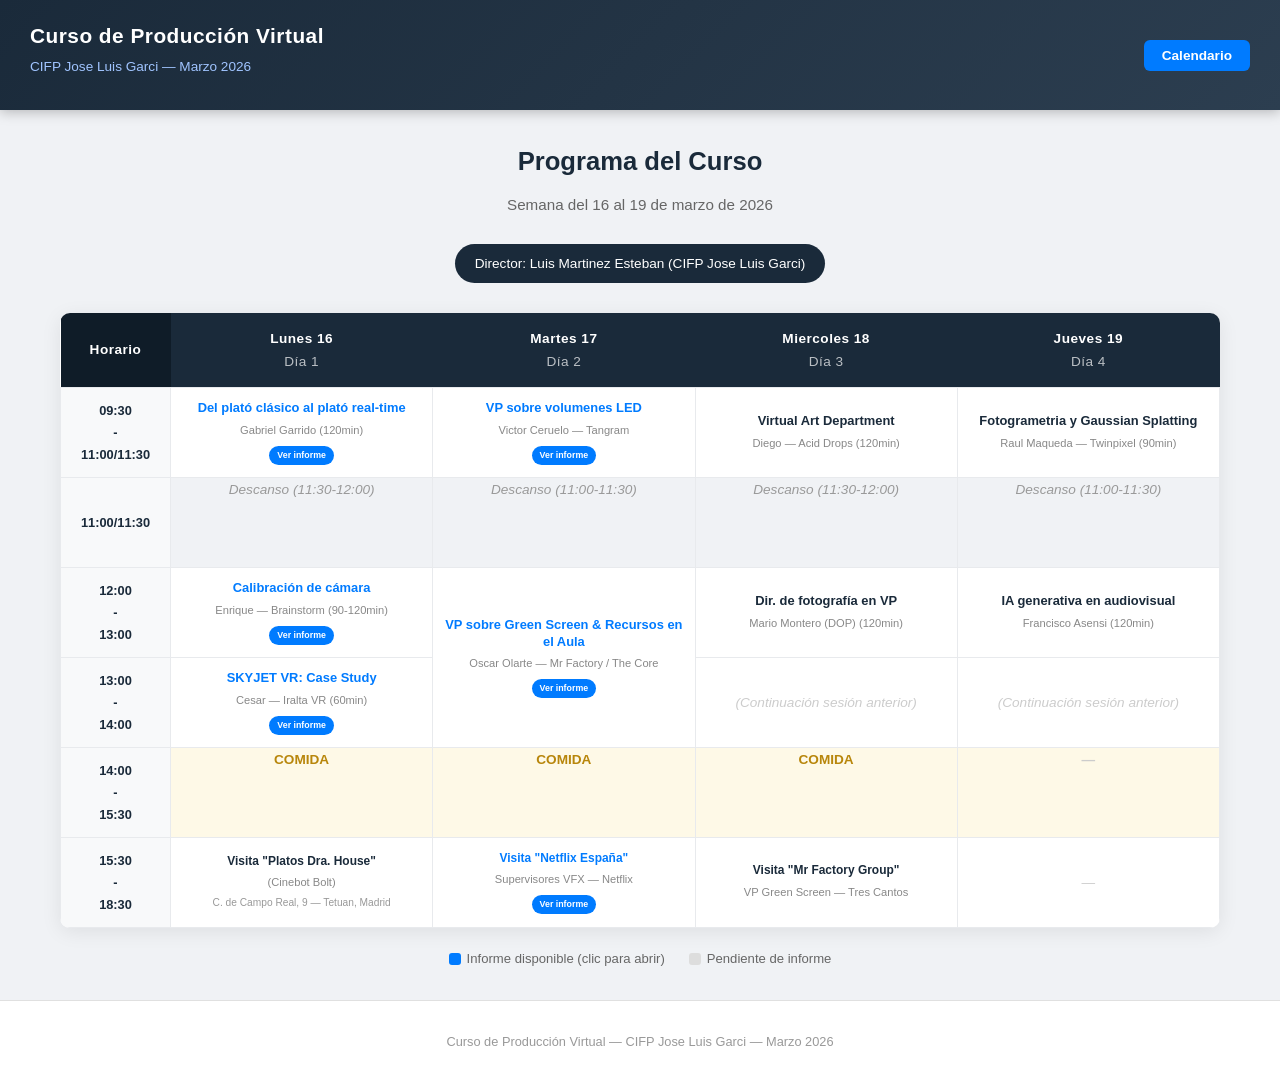
==== index.html @ b729f6b0 "Corregir acentos y eñes en todo el contenido en español Más de 1050 correcciones: terminaciones -ció" ====
<!DOCTYPE html>
<html lang="es">
<head>
    <meta charset="UTF-8">
    <meta name="viewport" content="width=device-width, initial-scale=1.0">
    <title>Curso de Producción Virtual - CIFP Jose Luis Garci 2026</title>
    <style>
        *, *::before, *::after { box-sizing: border-box; margin: 0; padding: 0; }

        body {
            font-family: 'Segoe UI', Roboto, Helvetica, Arial, sans-serif;
            line-height: 1.7;
            color: #2c3e50;
            background-color: #f0f2f5;
        }

        /* ── Top bar ── */
        .topbar {
            background: linear-gradient(135deg, #1a2a3a 0%, #2c3e50 100%);
            color: #fff;
            padding: 18px 30px;
            position: sticky;
            top: 0;
            z-index: 100;
            box-shadow: 0 2px 12px rgba(0,0,0,.25);
        }
        .topbar h1 {
            font-size: 1.3em;
            font-weight: 700;
            letter-spacing: .5px;
        }
        .topbar p { font-size: .85em; color: #a0c4ff; margin-top: 2px; }

        /* ── Day tabs ── */
        .day-tabs {
            display: flex;
            gap: 0;
            background: #fff;
            border-bottom: 2px solid #e0e0e0;
            position: sticky;
            top: 72px;
            z-index: 99;
            box-shadow: 0 1px 4px rgba(0,0,0,.06);
        }
        .day-tab {
            flex: 1;
            text-align: center;
            padding: 14px 10px;
            font-weight: 700;
            font-size: .95em;
            cursor: pointer;
            color: #666;
            border-bottom: 3px solid transparent;
            transition: all .2s;
            background: none;
            border-top: none; border-left: none; border-right: none;
        }
        .day-tab:hover { color: #1a2a3a; background: #f8f9fa; }
        .day-tab.active { color: #1a2a3a; border-bottom-color: #007bff; background: #f0f6ff; }

        /* ── Layout ── */
        .layout {
            display: flex;
            max-width: 1280px;
            margin: 0 auto;
            min-height: calc(100vh - 130px);
        }

        /* ── Sidebar ── */
        .sidebar {
            width: 280px;
            min-width: 280px;
            background: #fff;
            border-right: 1px solid #e0e0e0;
            padding: 20px 0;
            position: sticky;
            top: 115px;
            height: calc(100vh - 115px);
            overflow-y: auto;
        }
        .sidebar-section { padding: 0 16px; margin-bottom: 20px; }
        .sidebar-section h3 {
            font-size: .7em;
            text-transform: uppercase;
            letter-spacing: 1.5px;
            color: #999;
            margin-bottom: 10px;
            padding-bottom: 6px;
            border-bottom: 1px solid #eee;
        }
        .talk-btn {
            display: block;
            width: 100%;
            text-align: left;
            padding: 10px 14px;
            margin-bottom: 4px;
            border: none;
            border-radius: 6px;
            background: none;
            cursor: pointer;
            font-size: .88em;
            color: #444;
            transition: all .15s;
            line-height: 1.4;
        }
        .talk-btn:hover { background: #f0f6ff; color: #007bff; }
        .talk-btn.active { background: #007bff; color: #fff; font-weight: 600; }
        .talk-btn .speaker { display: block; font-size: .78em; color: #888; margin-top: 2px; }
        .talk-btn.active .speaker { color: #c8dfff; }

        /* ── Main content ── */
        .main {
            flex: 1;
            padding: 30px 40px 60px;
            max-width: 900px;
        }

        .talk-content { display: none; }
        .talk-content.active { display: block; }

        /* ── Content styling ── */
        .talk-header {
            margin-bottom: 30px;
            padding-bottom: 20px;
            border-bottom: 3px solid #007bff;
        }
        .talk-header h2 { font-size: 1.8em; color: #1a2a3a; margin-bottom: 8px; }
        .talk-meta { color: #666; font-size: .95em; }
        .talk-meta strong { color: #444; }

        .section-title {
            color: #1a2a3a;
            font-size: 1.35em;
            margin-top: 40px;
            margin-bottom: 16px;
            padding-left: 14px;
            border-left: 4px solid #007bff;
        }

        .subsection-title {
            color: #2c3e50;
            font-size: 1.1em;
            margin-top: 28px;
            margin-bottom: 12px;
        }

        .executive-summary {
            font-style: italic;
            background: #f0f6ff;
            border-left: 5px solid #007bff;
            padding: 20px 24px;
            margin-bottom: 30px;
            border-radius: 0 6px 6px 0;
            font-size: .97em;
        }

        .experience-box {
            background: #f8faf8;
            border: 1px solid #d4edda;
            border-left: 5px solid #28a745;
            padding: 20px 24px;
            margin: 24px 0;
            border-radius: 0 6px 6px 0;
        }
        .experience-box-title {
            font-size: .78em;
            font-weight: 700;
            text-transform: uppercase;
            letter-spacing: 1px;
            color: #28a745;
            margin-bottom: 10px;
        }
        .experience-box p { margin: 0; font-size: .95em; }

        .tech-concept {
            background: #f0f4ff;
            border-left: 4px solid #5b7fb5;
            padding: 16px 20px;
            margin: 16px 0;
            border-radius: 0 6px 6px 0;
        }

        .content-list {
            padding-left: 22px;
            margin: 14px 0;
        }
        .content-list li {
            margin-bottom: 10px;
            font-size: .95em;
        }
        .content-list li b { color: #1a2a3a; }

        .glossary-table {
            width: 100%;
            border-collapse: collapse;
            margin-top: 16px;
            font-size: .93em;
        }
        .glossary-table th {
            background: #1a2a3a;
            color: #fff;
            text-align: left;
            padding: 12px 16px;
        }
        .glossary-table td {
            padding: 12px 16px;
            border-bottom: 1px solid #eee;
        }
        .glossary-table tr:hover td { background: #f8f9fa; }

        .glossary-grid {
            display: grid;
            grid-template-columns: 180px 1fr;
            gap: 1px;
            background: #e0e0e0;
            border-radius: 6px;
            overflow: hidden;
            margin-top: 16px;
            font-size: .93em;
        }
        .glossary-grid dt {
            background: #1a2a3a;
            color: #a0c4ff;
            font-weight: 700;
            padding: 12px 16px;
        }
        .glossary-grid dd {
            background: #fff;
            padding: 12px 16px;
            margin: 0;
        }

        p { margin-bottom: 14px; font-size: .96em; }

        .citation { font-size: .75em; color: #999; vertical-align: super; margin-left: 2px; }

        /* ── Section nav (TOC inside each talk) ── */
        .section-nav {
            background: #f8f9fa;
            border: 1px solid #e9ecef;
            border-radius: 6px;
            padding: 16px 20px;
            margin-bottom: 30px;
        }
        .section-nav-title { font-size: .8em; font-weight: 700; color: #999; text-transform: uppercase; letter-spacing: 1px; margin-bottom: 10px; }
        .section-nav ul { list-style: none; padding: 0; }
        .section-nav li { margin-bottom: 6px; }
        .section-nav a { text-decoration: none; color: #007bff; font-size: .9em; font-weight: 500; }
        .section-nav a:hover { text-decoration: underline; }

        /* ── Back to top ── */
        .back-top {
            display: inline-block;
            margin-top: 40px;
            padding: 8px 18px;
            background: #1a2a3a;
            color: #fff;
            border-radius: 4px;
            text-decoration: none;
            font-size: .85em;
        }
        .back-top:hover { background: #007bff; }

        footer {
            text-align: center;
            padding: 30px;
            font-size: .8em;
            color: #999;
            border-top: 1px solid #e0e0e0;
            background: #fff;
        }

        /* ── Calendar Home ── */
        .home-view { display: block; }
        .talks-view { display: none; }
        .home-view.hidden { display: none; }
        .talks-view.visible { display: flex; }

        .calendar-wrapper {
            max-width: 1200px;
            margin: 30px auto;
            padding: 0 20px;
        }
        .calendar-intro {
            text-align: center;
            margin-bottom: 30px;
        }
        .calendar-intro h2 {
            font-size: 1.6em;
            color: #1a2a3a;
            margin-bottom: 8px;
        }
        .calendar-intro p { color: #666; font-size: .95em; }
        .calendar-intro .director {
            display: inline-block;
            background: #1a2a3a;
            color: #fff;
            padding: 8px 20px;
            border-radius: 20px;
            font-size: .85em;
            margin-top: 12px;
        }

        .cal-table {
            width: 100%;
            border-collapse: collapse;
            background: #fff;
            box-shadow: 0 4px 20px rgba(0,0,0,.08);
            border-radius: 10px;
            overflow: hidden;
            table-layout: fixed;
        }
        .cal-table th {
            background: #1a2a3a;
            color: #fff;
            padding: 14px 10px;
            font-size: .85em;
            text-align: center;
            letter-spacing: .5px;
        }
        .cal-table th:first-child {
            width: 110px;
            background: #0f1c28;
        }
        .cal-table td {
            padding: 0;
            border: 1px solid #e8eaed;
            vertical-align: top;
            font-size: .85em;
            height: 90px;
        }
        .cal-table td:first-child {
            text-align: center;
            font-weight: 700;
            color: #1a2a3a;
            font-size: .8em;
            background: #f8f9fa;
            vertical-align: middle;
            padding: 10px 6px;
        }
        .cal-cell {
            display: flex;
            flex-direction: column;
            justify-content: center;
            align-items: center;
            text-align: center;
            height: 100%;
            padding: 10px 8px;
            transition: all .2s;
        }
        .cal-cell.clickable {
            cursor: pointer;
            position: relative;
        }
        .cal-cell.clickable:hover {
            background: #e8f4ff;
            transform: scale(1.02);
            box-shadow: inset 0 0 0 2px #007bff;
            border-radius: 4px;
        }
        .cal-cell .cal-title {
            font-weight: 700;
            color: #1a2a3a;
            font-size: .95em;
            line-height: 1.3;
            margin-bottom: 4px;
        }
        .cal-cell.clickable .cal-title { color: #007bff; }
        .cal-cell .cal-speaker {
            font-size: .82em;
            color: #888;
        }
        .cal-cell.clickable .cal-badge {
            display: inline-block;
            background: #007bff;
            color: #fff;
            font-size: .65em;
            padding: 2px 8px;
            border-radius: 10px;
            margin-top: 6px;
            font-weight: 600;
        }
        .cal-break {
            background: #f0f2f5;
            text-align: center;
            vertical-align: middle;
            color: #999;
            font-style: italic;
            font-size: .82em;
        }
        .cal-food {
            background: #fef9e7;
            text-align: center;
            vertical-align: middle;
            font-weight: 700;
            color: #b8860b;
            font-size: .9em;
        }
        .cal-visit .cal-title { font-size: .88em; }
        .cal-visit .cal-location { font-size: .75em; color: #999; margin-top: 2px; }
        .cal-nodata { color: #ccc; }

        .cal-legend {
            display: flex;
            gap: 24px;
            justify-content: center;
            margin-top: 20px;
            flex-wrap: wrap;
        }
        .cal-legend-item {
            display: flex;
            align-items: center;
            gap: 6px;
            font-size: .82em;
            color: #666;
        }
        .cal-legend-dot {
            width: 12px;
            height: 12px;
            border-radius: 3px;
        }
        .cal-legend-dot.available { background: #007bff; }
        .cal-legend-dot.pending { background: #ddd; }

        /* ── Responsive ── */
        @media (max-width: 900px) {
            .sidebar { display: none; }
            .main { padding: 20px 16px 40px; }
            .talk-header h2 { font-size: 1.4em; }
            .topbar h1 { font-size: 1.1em; }
            .cal-table { font-size: .75em; }
            .cal-table th { padding: 8px 4px; font-size: .75em; }
            .cal-cell { padding: 6px 4px; }
            .cal-cell .cal-title { font-size: .82em; }
            .cal-cell .cal-speaker { font-size: .7em; }
            .cal-table td:first-child { font-size: .7em; width: 60px; }
            .calendar-wrapper { padding: 0 8px; }
            .cal-table th:first-child { width: 60px; }
        }

        /* ── Mobile nav drawer ── */
        .mobile-menu-btn {
            display: none;
            position: fixed;
            bottom: 20px;
            right: 20px;
            z-index: 200;
            background: #007bff;
            color: #fff;
            border: none;
            border-radius: 50%;
            width: 56px;
            height: 56px;
            font-size: 1.5em;
            cursor: pointer;
            box-shadow: 0 4px 12px rgba(0,123,255,.4);
        }
        @media (max-width: 900px) {
            .mobile-menu-btn.visible { display: block; }
            .sidebar.open {
                display: block;
                position: fixed;
                top: 0; left: 0;
                width: 300px;
                height: 100vh;
                z-index: 150;
                box-shadow: 4px 0 20px rgba(0,0,0,.3);
                padding-top: 60px;
            }
            .overlay {
                display: none;
                position: fixed;
                top: 0; left: 0;
                width: 100%; height: 100%;
                background: rgba(0,0,0,.4);
                z-index: 140;
            }
            .overlay.open { display: block; }
        }
    </style>
</head>
<body>

<!-- Top Bar -->
<div class="topbar" id="top" style="display:flex;align-items:center;gap:16px;">
    <div style="flex:1;cursor:pointer;" onclick="goHome()">
        <h1>Curso de Producción Virtual</h1>
        <p>CIFP Jose Luis Garci &mdash; Marzo 2026</p>
    </div>
    <button onclick="goHome()" style="background:#007bff;color:#fff;border:none;padding:8px 18px;border-radius:6px;cursor:pointer;font-size:.85em;font-weight:600;white-space:nowrap;" id="home-btn">Calendario</button>
</div>

<!-- Day Tabs -->
<div class="day-tabs" id="day-tabs" style="display:none;">
    <button class="day-tab active" onclick="switchDay('día1')">Día 1 &mdash; Lunes 16 Marzo</button>
    <button class="day-tab" onclick="switchDay('día2')">Día 2 &mdash; Martes 17 Marzo</button>
</div>

<!-- Mobile menu -->
<div class="overlay" id="overlay" onclick="toggleMobile()"></div>
<button class="mobile-menu-btn" onclick="toggleMobile()">&#9776;</button>

<!-- ════════════════════════════════════════════ -->
<!-- HOME: Calendar View                        -->
<!-- ════════════════════════════════════════════ -->
<div class="home-view" id="home-view">
    <div class="calendar-wrapper">
        <div class="calendar-intro">
            <h2>Programa del Curso</h2>
            <p>Semana del 16 al 19 de marzo de 2026</p>
            <div class="director">Director: Luis Martinez Esteban (CIFP Jose Luis Garci)</div>
        </div>

        <table class="cal-table">
            <thead>
                <tr>
                    <th>Horario</th>
                    <th>Lunes 16<br><span style="font-weight:400;opacity:.7;">Día 1</span></th>
                    <th>Martes 17<br><span style="font-weight:400;opacity:.7;">Día 2</span></th>
                    <th>Miercoles 18<br><span style="font-weight:400;opacity:.7;">Día 3</span></th>
                    <th>Jueves 19<br><span style="font-weight:400;opacity:.7;">Día 4</span></th>
                </tr>
            </thead>
            <tbody>
                <!-- Morning block 09:30-11:00/11:30 -->
                <tr>
                    <td>09:30<br>-<br>11:00/11:30</td>
                    <td>
                        <div class="cal-cell clickable" onclick="showTalk('charla01-1')">
                            <div class="cal-title">Del plató clásico al plató real-time</div>
                            <div class="cal-speaker">Gabriel Garrido (120min)</div>
                            <span class="cal-badge">Ver informe</span>
                        </div>
                    </td>
                    <td>
                        <div class="cal-cell clickable" onclick="showTalk('charla02-1')">
                            <div class="cal-title">VP sobre volumenes LED</div>
                            <div class="cal-speaker">Victor Ceruelo &mdash; Tangram</div>
                            <span class="cal-badge">Ver informe</span>
                        </div>
                    </td>
                    <td>
                        <div class="cal-cell">
                            <div class="cal-title">Virtual Art Department</div>
                            <div class="cal-speaker">Diego &mdash; Acid Drops (120min)</div>
                        </div>
                    </td>
                    <td>
                        <div class="cal-cell">
                            <div class="cal-title">Fotogrametria y Gaussian Splatting</div>
                            <div class="cal-speaker">Raul Maqueda &mdash; Twinpixel (90min)</div>
                        </div>
                    </td>
                </tr>
                <!-- Break -->
                <tr>
                    <td style="height:40px;">11:00/11:30</td>
                    <td class="cal-break">Descanso (11:30-12:00)</td>
                    <td class="cal-break">Descanso (11:00-11:30)</td>
                    <td class="cal-break">Descanso (11:30-12:00)</td>
                    <td class="cal-break">Descanso (11:00-11:30)</td>
                </tr>
                <!-- Midday block 12:00-13:00 -->
                <tr>
                    <td>12:00<br>-<br>13:00</td>
                    <td>
                        <div class="cal-cell clickable" onclick="showTalk('charla01-2')">
                            <div class="cal-title">Calibración de cámara</div>
                            <div class="cal-speaker">Enrique &mdash; Brainstorm (90-120min)</div>
                            <span class="cal-badge">Ver informe</span>
                        </div>
                    </td>
                    <td rowspan="2">
                        <div class="cal-cell clickable" onclick="showTalk('charla02-2')" style="height:100%;">
                            <div class="cal-title">VP sobre Green Screen &amp; Recursos en el Aula</div>
                            <div class="cal-speaker">Oscar Olarte &mdash; Mr Factory / The Core</div>
                            <span class="cal-badge">Ver informe</span>
                        </div>
                    </td>
                    <td>
                        <div class="cal-cell">
                            <div class="cal-title">Dir. de fotografía en VP</div>
                            <div class="cal-speaker">Mario Montero (DOP) (120min)</div>
                        </div>
                    </td>
                    <td>
                        <div class="cal-cell">
                            <div class="cal-title">IA generativa en audiovisual</div>
                            <div class="cal-speaker">Francisco Asensi (120min)</div>
                        </div>
                    </td>
                </tr>
                <!-- 13:00-14:00 -->
                <tr>
                    <td>13:00<br>-<br>14:00</td>
                    <td>
                        <div class="cal-cell clickable" onclick="showTalk('charla01-3')">
                            <div class="cal-title">SKYJET VR: Case Study</div>
                            <div class="cal-speaker">Cesar &mdash; Iralta VR (60min)</div>
                            <span class="cal-badge">Ver informe</span>
                        </div>
                    </td>
                    <td>
                        <div class="cal-cell cal-nodata" style="font-style:italic;">(Continuación sesión anterior)</div>
                    </td>
                    <td>
                        <div class="cal-cell cal-nodata" style="font-style:italic;">(Continuación sesión anterior)</div>
                    </td>
                </tr>
                <!-- Comida -->
                <tr>
                    <td style="height:50px;">14:00<br>-<br>15:30</td>
                    <td class="cal-food">COMIDA</td>
                    <td class="cal-food">COMIDA</td>
                    <td class="cal-food">COMIDA</td>
                    <td class="cal-food" style="color:#ccc;">&mdash;</td>
                </tr>
                <!-- Visitas -->
                <tr>
                    <td>15:30<br>-<br>18:30</td>
                    <td>
                        <div class="cal-cell cal-visit">
                            <div class="cal-title">Visita "Platos Dra. House"</div>
                            <div class="cal-speaker">(Cinebot Bolt)</div>
                            <div class="cal-location">C. de Campo Real, 9 &mdash; Tetuan, Madrid</div>
                        </div>
                    </td>
                    <td>
                        <div class="cal-cell cal-visit clickable" onclick="showTalk('charla02-3')">
                            <div class="cal-title">Visita "Netflix España"</div>
                            <div class="cal-speaker">Supervisores VFX &mdash; Netflix</div>
                            <span class="cal-badge">Ver informe</span>
                        </div>
                    </td>
                    <td>
                        <div class="cal-cell cal-visit">
                            <div class="cal-title">Visita "Mr Factory Group"</div>
                            <div class="cal-speaker">VP Green Screen &mdash; Tres Cantos</div>
                        </div>
                    </td>
                    <td>
                        <div class="cal-cell cal-nodata" style="color:#ccc;">&mdash;</div>
                    </td>
                </tr>
            </tbody>
        </table>

        <div class="cal-legend">
            <div class="cal-legend-item"><div class="cal-legend-dot available"></div> Informe disponible (clic para abrir)</div>
            <div class="cal-legend-item"><div class="cal-legend-dot pending"></div> Pendiente de informe</div>
        </div>
    </div>
</div>

<div class="layout talks-view" id="talks-view">

    <!-- Sidebar -->
    <aside class="sidebar" id="sidebar">
        <div class="sidebar-section" id="sidebar-día1">
            <h3>Día 1 &mdash; Lunes 16</h3>
            <button class="talk-btn active" onclick="showTalk('charla01-1')">
                Del plató clásico al plató real-time
                <span class="speaker">Gabriel Garrido</span>
            </button>
            <button class="talk-btn" onclick="showTalk('charla01-2')">
                Calibración de cámara y Tracking
                <span class="speaker">Enrique &mdash; Brainstorm</span>
            </button>
            <button class="talk-btn" onclick="showTalk('charla01-3')">
                SKYJET VR: Case Study
                <span class="speaker">Cesar &amp; Alberto &mdash; Iralta VR</span>
            </button>
        </div>
        <div class="sidebar-section" id="sidebar-día2">
            <h3>Día 2 &mdash; Martes 17</h3>
            <button class="talk-btn" onclick="showTalk('charla02-1')">
                VP sobre Volumenes LED
                <span class="speaker">Victor Ceruelo &mdash; Tangram</span>
            </button>
            <button class="talk-btn" onclick="showTalk('charla02-2')">
                VP sobre Green Screen &amp; Educación
                <span class="speaker">Oscar Olarte &mdash; Mr. Factory</span>
            </button>
            <button class="talk-btn" onclick="showTalk('charla02-3')">
                VP sobre Volumenes LED (Netflix)
                <span class="speaker">Supervisores VFX &mdash; Netflix</span>
            </button>
        </div>
    </aside>

    <!-- Main Content -->
    <main class="main">

<!-- ════════════════════════════════════════════════════════════ -->
<!-- CHARLA 01-1: Gabriel Garrido -->
<!-- ════════════════════════════════════════════════════════════ -->
<div class="talk-content active" id="charla01-1">
    <div class="talk-header">
        <h2>Del plató clásico al plató real-time</h2>
        <div class="talk-meta">
            <strong>Ponente:</strong> Gabriel Garrido &mdash; VFX Supervisor y Especialista en VP<br>
            <strong>Fecha:</strong> Lunes 16 de marzo de 2026
        </div>
    </div>

    <div class="section-nav">
    <div class="section-nav-title">Contenidos</div>
    <ul>
        <li><a href="#c11-summary">Resumen Ejecutivo</a></li>
        <li><a href="#c11-paradigm">El Cambio de Paradigma: Producción Hibrida</a></li>
        <li><a href="#c11-preproduction">Preproducción como Pilar Fundamental</a></li>
        <li><a href="#c11-previs">Previsualización, Scouting Virtual y Techvis</a></li>
        <li><a href="#c11-volume">El Volumen LED: Tecnologia y Funcionamiento</a></li>
        <li><a href="#c11-tracking">Sistemas de Tracking de Cámara</a></li>
        <li><a href="#c11-technical">Conceptos Técnicos Avanzados</a></li>
        <li><a href="#c11-chroma">Croma vs. LED: Cuando Usar Cada Uno</a></li>
        <li><a href="#c11-simulcam">Simulcam y Rodaje Hibrido</a></li>
        <li><a href="#c11-gaussians">Gaussian Splatting y Fotogrametria</a></li>
        <li><a href="#c11-vehicles">Secuencias de Vehículos y Driver Plates</a></li>
        <li><a href="#c11-ia">Inteligencia Artificial en VP</a></li>
        <li><a href="#c11-broadcast">Broadcast y Aplicaciones Extended</a></li>
        <li><a href="#c11-profiles">Perfiles Profesionales y Equipo</a></li>
        <li><a href="#c11-philosophy">Filosofia de Trabajo y Logística</a></li>
        <li><a href="#c11-cases">Casos de Estudio</a></li>
        <li><a href="#c11-glossary">Glosario de Terminos</a></li>
    </ul>
</div>

<div class="executive-summary" id="c11-summary">
    <h3 class="section-title" style="border:none;padding:0;margin:0 0 12px 0;">Resumen Ejecutivo</h3>
    <p>Gabriel Garrido, Supervisor de VFX y especialista en Producción Virtual, presenta la VP no como una simple tecnología de pantallas LED, sino como un <b>ecosistema completo que redefine el proceso audiovisual</b>. La tesis central de la charla sostiene que la VP exige un traslado masivo del esfuerzo y presupuesto hacia las etapas tempranas del proyecto &mdash;la preproducción&mdash;, uniendo fases que tradicionalmente estaban separadas. A traves de motores de juego como Unreal Engine, se busca la optimización del rodaje mediante la "bendición" previa de todos los contenidos: encuadres, iluminación, escenarios y secuencias completas. Garrido ilustra su discurso con experiencias directas en producciónes como "El Refugio Atomico", "Berlin" (Netflix), la serie "1899", "La Sociedad de la Nieve" y rodajes en los platos de Canarias y Tres Cantos. También introduce tecnologías emergentes como el Gaussian Splatting, que promete revolucionar la captura de entornos reales, y advierte sobre los nuevos perfiles profesionales que la industria necesita urgentemente.</p>
</div>

<h3 class="section-title" id="c11-paradigm">El Cambio de Paradigma: Producción Hibrida</h3>
<p>La Producción Virtual no es solo un volumen LED con actores delante y un fondo en tiempo real. Es un <b>ecosistema mucho mas grande</b> que redescribe el proceso audiovisual completamente y cambia las metodologías de trabajo. Garrido insiste en que la VP une la preproducción y la postproducción en un flujo hibrido donde lo digital convive con lo físico desde las primeras fases.</p>
<ul class="content-list">
    <li><b>Redefinición del flujo lineal:</b> En el modelo tradicional, la cadena es lineal: preproducción &rarr; rodaje &rarr; postproducción ("arreglamos las cagadas en post"). En VP, este flujo se rompe: los departamentos de Arte, VFX, Dirección de Fotografia y Producción deben colaborar simultaneamente desde etapas muy tempranas.</li>
    <li><b>Desplazamiento de costes:</b> El presupuesto que antes se destinaba a postproducción se traslada a preproducción. No es necesariamente mas barato, pero si mas eficiente. Se invierten recursos antes para evitar gastos masivos e imprevistos durante el rodaje y la postproducción.</li>
    <li><b>Decisiones tempranas y "bendición":</b> El concepto clave es que todo &mdash;encuadres, iluminación, escenarios, secuencias&mdash; debe llegar "bendecido" al día de rodaje. No se puede improvisar en el set de VP.</li>
    <li><b>Evolución de la retroproyección:</b> Garrido traza una linea histórica desde la retroproyección de los anos 30-50 (escenas de riesgo con fondos proyectados), pasando por "Con la muerte en los talones" de Hitchcock, hasta Tom Cruise en "Oblivion" (2013), donde se construyo un volumen con retroproyección de 210 grados usando panoramicas rodadas en Hawai.</li>
</ul>
<div class="experience-box">
    <div class="experience-box-title">Experiencia en Set: El Desperdicio en Producción Tradicional</div>
    <p>Garrido destaca un dato alarmante aprendido durante su colaboración con Vancouver Media: el <b>40% del material rodado en "La Casa de Papel" terminaba descartado</b>. Este desperdicio masivo de recursos &mdash;jornadas de trabajo, equipo, logística&mdash; es lo que la VP busca mitigar permitiendo validar planos y secuencias mediante previsualizaciónes precisas antes de gastar recursos en rodaje real. Si las decisiónes llegan acordadas antes, cada departamento sabe exactamente que se necesita.</p>
</div>
<div class="experience-box">
    <div class="experience-box-title">Experiencia Personal: De Chile a Epic Games</div>
    <p>Gabriel Garrido cuenta su trayectoria personal: desde Chile, sin acceso a formación en VFX, estudio diseño gráfico como camino alternativo. Se fascino con las herramientas usadas en "Jurassic Park", "Terminator" y "Forrest Gump". Tras la pandemia, en febrero de 2021, recibio una invitación de <b>Epic Games</b> para formar parte de su programa de formación: un mes intensivo de aprendizaje en Unreal Engine con 100 participantes (directores, productores, directores de fotografía). Esa experiencia fue clave porque los formadores de Epic eran "diccionarios" de como resolver problemas detectados en rodajes reales.</p>
</div>

<h3 class="section-title" id="c11-preproduction">Preproducción como Pilar Fundamental</h3>
<p>Garrido hace especial hincapie en que <b>sin una buena preproducción, la VP no funciona</b>. Cuando las producciónes se saltan esas etapas, los resultados son nefastos. La preproducción en VP abarca procesos muy distintos: previs, techvis, virtual scouting, twins digitales, capturas del mundo real, fotogrametría y preparación del volumen LED.</p>
<ul class="content-list">
    <li><b>Fases de preparación del VAD (Virtual Art Department):</b> El departamento de arte virtual no puede llegar el día de rodaje con un asset y "ponerlo en el volumen y ya esta". Se necesitan pruebas, iteraciones y validación, igual que en localizaciónes reales hay visitas artisticas y técnicas.</li>
    <li><b>Localización artistica vs. técnica:</b> En el mundo virtual pasa exactamente lo mismo: hay que decidir que elementos quitar o anadir ("este arbol quitalo porque interfiere con el actor"), donde poner mas detalle geometrico y si la iluminación concuerda con la visión del director de fotografía.</li>
    <li><b>Bendición previa obligatoria:</b> "El día de rodaje es para rodar, no para probar." Si un director de fotografía quiere cambiar la posición del sol sin haberlo preparado, "el juguete se rompe" por los tiempos de render y baking necesarios.</li>
    <li><b>Cámara en preproducción:</b> Es vital disponer de una cámara real durante la preproducción para validar el trabajo del departamento virtual. La calibración entre cámara y volumen (colorimetría, metamerismo) se debe resolver antes del día de rodaje.</li>
</ul>
<div class="experience-box">
    <div class="experience-box-title">Experiencia en Set: La Lucha con los Departamentos de Producción</div>
    <p>Garrido describe la "gran lucha" con los departamentos de producción tradicionales. El paradigma clásico es tener una cámara el día del rodaje para rodar. Pero en VP, <b>necesitas esa cámara muchisimo antes</b> para hacer pruebas de calibración, validar encuadres y verificar que el contenido virtual funciona correctamente. Convencer a producción de que ese coste anticipado es en realidad un ahorro de postproducción ha sido uno de los mayores retos culturales.</p>
</div>

<h3 class="section-title" id="c11-previs">Previsualización, Scouting Virtual y Techvis</h3>
<p>Garrido detalla las herramientas de previsualización como el nucleo del flujo de trabajo en VP:</p>
<ul class="content-list">
    <li><b>Virtual Location Scouting:</b> En lugar de enviar a todo el equipo a una localización remota, se capturan fotos, se construye una replica digital mediante fotogrametría y se visita en realidad virtual. Se pueden marcar posiciónes de cámara, angulos, posiciónes de catering, gruas y luces de forma virtual, ahorrando costes de desplazamiento masivos.</li>
    <li><b>Previs (Previsualización):</b> Para secuencias de acción complejas &mdash;persecuciones, secuencias de coches, escenas de riesgo&mdash; se crean animaciónes previas que validan si la toma funciona, si se necesitan mas planos, y si la secuencia tiene el ritmo adecuado. Es la evolución moderna del storyboard.</li>
    <li><b>Techvis (Visualización Técnica):</b> Una vez acordada la previsualización artistica, se anade la capa técnica: mediciones exactas del set, posiciónes de gruas, estructuras de luces, dimensiones del decorado. Todo lo que se ha disenado virtualmente debe funcionar luego en el plató de rodaje físico.</li>
    <li><b>Diseño de set virtual:</b> Se definen las multiples posiciónes dentro de un decorado, teniendo en cuenta que el volumen LED es mas pequeño que el escenario completo. Se planifica como ir moviendo el espacio real dentro del virtual, "recolocando el volumen" a lo largo de toda la secuencia.</li>
    <li><b>Evolución del storyboard:</b> El storyboard en papel ha sido superado. Ahora existen herramientas que permiten hacer layouts en 3D directamente, y la IA esta empezando a acelerar este proceso (de un dibujo a un layout tridimensional).</li>
</ul>
<div class="experience-box">
    <div class="experience-box-title">Caso: La Sociedad de la Nieve &mdash; Alineación de Fondos con Unreal Engine</div>
    <p>Para "La Sociedad de la Nieve", el equipo (incluyendo a El Ranchito) <b>creo una aplicación dentro de Unreal Engine</b> que permitia, estando fisicamente en la Sierra de Granada, saber exactamente que fondo de los Andes se veria detras segun la posición de cámara. Se mapeo todo el valle de los Andes mediante fotogrametría y se creo una replica digital. Así, al apuntar la cámara en una dirección concreta en Granada, el sistema mostraba automaticamente la vista correspondiente de la cordillera, garantizando la coherencia visual entre localización real y fondo digital.</p>
</div>

<h3 class="section-title" id="c11-volume">El Volumen LED: Tecnologia y Funcionamiento</h3>
<p>El volumen LED es la cara mas visible de la VP, pero Garrido insiste en que es solo una parte del ecosistema. Detalla su funcionamiento técnico:</p>
<ul class="content-list">
    <li><b>Construcción modular:</b> Los paneles LED son modulos de aproximadamente 50x50 cm. Dentro de cada modulo hay paneles mas pequenos de 25 cm con LEDs RGB. La construcción puede hacerse "en modo cortina" (montando de abajo mientras la estructura sube) o con estructura fija segun el decorado.</li>
    <li><b>Pixel Pitch:</b> La distancia entre LEDs define la resolución. Un pitch mas pequeño permite acercar mas la cámara sin que aparezca moare (distorsión visible). El pixel pitch determina la distancia minima de cámara y el diafragma necesario: abrir diafragma ayuda a suavizar el moare.</li>
    <li><b>Tipos de LED:</b> Por lo general son RGB, pero se esta investigando con blanco frio, blanco calido y la eliminación de dominantes magenta. Esto encarece el producto pero mejora la fidelidad cromatica.</li>
    <li><b>Procesador LED:</b> Entre el motor de render (Unreal Engine) y la pantalla LED hay un procesador que convierte la señal. Este procesador tiene limitaciones de ancho de banda que afectan la velocidad de fotogramas reproducibles. A mas resolución de pantalla, mas exigencia para el procesador.</li>
    <li><b>Rodaje en positivo:</b> Se llama "rodar en positivo" cuando se prolonga el decorado real con el virtual. Funciona bien cuando lo virtual es una extensión del espacio físico, pero tiene limitaciones de foco y precisión en la union entre ambos mundos.</li>
    <li><b>Pantalla curva y volumetria:</b> El volumen LED tipico es una pantalla curva envolvente. Mientras mas elementos reales (atrezo, decorado) tengas delante de la pantalla, mejor funciona la ilusión de profundidad y paralaje.</li>
    <li><b>Velocidades de rodaje:</b> Rodar a 60 o 120 fps es complejo con LED por el flicker. Garrido ha llegado a rodar hasta 100 fps. Todo depende del tipo de tarjeta gráfica, la conexión con el volumen y si hay que pintar toda la pantalla o solo una porción.</li>
    <li><b>Control de iluminación desde el volumen:</b> La pantalla LED actua como fuente de luz primaria. Se pueden crear paneles virtuales de iluminación controlados desde el motor: "ponemos aqui un panel de 5.600 K, subele tres stops, bajale dos stops". Pero el volumen no puede replicar todas las calidades de luz (un cenital duro, por ejemplo, requiere canones reales).</li>
</ul>
<div class="experience-box">
    <div class="experience-box-title">Experiencia en Set: Calibración y Puesta en Marcha del Volumen</div>
    <p>Garrido describe el proceso de montar un volumen: una vez construida la estructura y colocados los paneles, se verifica que no haya aberraciones, que todos los paneles esten perfectamente ajustados y calibrados. Luego el equipo de cámara prueba el tracking viendo si hay alguna imperfección. Destaca una ventaja poetica del volumen: <b>"Atardeceres infinitos &mdash; la hora dorada a todos nos gusta rodar con ella, pero se nos va en un minuto. Aqui la tienes todo el día."</b></p>
</div>

<h3 class="section-title" id="c11-tracking">Sistemas de Tracking de Cámara</h3>
<p>El tracking es el sistema que sincroniza el movimiento de la cámara real con la cámara virtual dentro del motor, creando la ilusión de paralaje y profundidad. Garrido detalla las tecnologías principales:</p>
<ul class="content-list">
    <li><b>Outside-In (ej: OptiTrack):</b> Pequenas cámaras infrarrojas alrededor del volumen detectan marcadores reflectantes (bolas) montados en una corona sobre la cámara de rodaje. Ventaja: puede rastrear multiples cámaras y actores simultaneamente con el mismo sistema.</li>
    <li><b>Inside-Out (ej: Mo-Sys StarTracker):</b> Una cámara montada sobre la cámara de rodaje lee una "constelación" única de pegatinas reflectantes en el techo del estudio. Cada metro cuadrado tiene una constelación única, y el sistema la memoriza. Las pegatinas no se pueden mover una vez colocadas.</li>
    <li><b>Stype (nueva tecnología):</b> Detecta tanto marcas reflectantes (infrarrojo) como puntos de contraste del entorno real (esquinas de puertas, mesas). Si no encuentra los marcadores, usa la realidad como referencia. Incorpora inteligencia artificial.</li>
    <li><b>TrackMen de Pixotop:</b> Además de la posición de la cámara, detecta por IA el movimiento de personas dentro del espacio, asignandoles un esqueleto virtual. Esto permite que el humano interactue con el entorno virtual en tiempo real.</li>
    <li><b>Calibración de opticas:</b> El operador de tracking debe calibrar cada óptica (lente) para que la posición de la cámara real corresponda exactamente a su equivalente en el espacio virtual. Sin esta calibración, la composición no funciona.</li>
    <li><b>Cadena de latencia:</b> La señal viaja: cámara de tracking &rarr; Unreal Engine &rarr; MediaServer &rarr; Procesador LED &rarr; Pantalla. Cada paso consume milisegundos. Si la latencia sube demasiado, aparece un delay visible entre el movimiento de cámara y la respuesta del fondo.</li>
</ul>
<div class="experience-box">
    <div class="experience-box-title">Experiencia en Set: El Conflicto de la Luz Infrarroja en Canarias</div>
    <p>Durante un rodaje en Canarias con el Director de Fotografia <b>Henry Braham</b> (conocido por "Superman" y "Guardianes de la Galaxia"), se utilizaron luces de tungsteno muy potentes que emitian en un espectro cercano al infrarrojo. Esto <b>interferia directamente con el sistema de tracking</b>, que trabaja por infrarrojo, haciendo que perdiera la señal constantemente. La lección: el director de fotografía debe saber que luces puede usar segun el sistema de tracking instalado, y esto se debe hablar en preproducción. La pantalla LED debe considerarse como una fuente de luz primaria y el equipo de iluminación debe adaptar su material para no "cegar" las cámaras de tracking ni tapar su linea de visión.</p>
</div>
<div class="experience-box">
    <div class="experience-box-title">Experiencia en Set: Henry Braham y la Resistencia al Cambio</div>
    <p>Garrido relata que Henry Braham, a pesar de su vasta experiencia en grandes producciónes de Hollywood, <b>no le gustaba iluminar con el volumen LED</b> porque venia de la "vieja escuela". Hubo debates intensos en el set sobre como dialogar entre las técnicas de iluminación clasicas y las nuevas posibilidades del LED. Poco a poco, mediante demostraciones practicas (creando paneles de luz virtual, ajustando temperatura de color y stops desde el motor), Braham fue incorporando la nueva metodología. La conclusión: incluso profesionales de primer nivel necesitan un periodo de adaptación y formación.</p>
</div>

<h3 class="section-title" id="c11-technical">Conceptos Técnicos Avanzados</h3>
<ul class="content-list">
    <li><b>Baking de Iluminación:</b> Proceso de "cocinar" (hornear) la luz dentro de las texturas de los objetos 3D. Garrido lo compara con quemarse al sol: "te quemas, te queda la marca; lo mismo con las texturas". Esto hace que el entorno sea mucho mas liviano de procesar en tiempo real (manteniendo 24 fps), pero si se pide cambiar el sol, hay que "cocinarlo de nuevo". El baking produce resultados mas fotorrealistas que la iluminación dinámica en tiempo real, porque los motores de videojuegos optimizan agresivamente la gestion de datos para no caer en renders offline que tardan un día por fotograma.</li>
    <li><b>Metamerismo:</b> Fenomeno por el cual la cámara percibe los colores de forma distinta al ojo humano. Los procesadores LED trabajan con un estándar de color que la cámara debe saber "leer". Si no se calibra, un color que se ve marron a simple vista puede aparecer verde en cámara. Garrido lo describe como "estan hablando un idioma que tu no entiendes". La solución es la calibración exhaustiva entre cámara y procesador LED durante las visitas técnicas previas al rodaje.</li>
    <li><b>Paralaje:</b> La percepción de profundidad que se produce cuando los objetos en primer plano se mueven a velocidad distinta que el fondo. Es el elemento clave que hace que el cerebro acepte el volumen LED como un espacio real. Se logra mediante el tracking: al mover la cámara, el fondo virtual responde con el paralaje correcto.</li>
    <li><b>Frustum:</b> La ventana de alta resolución que sigue el movimiento de la cámara dentro del volumen LED. Solo la porción visible por la cámara se renderiza a maxima calidad, mientras el resto de la pantalla se mantiene en menor resolución para ahorrar recursos de GPU. El frustum cambia dinamicamente segun el encuadre.</li>
    <li><b>Moare:</b> Distorsión visual que aparece cuando la cámara esta demasiado cerca de la pantalla LED y el sensor resuelve los pixeles individuales. Se controla mediante la combinación de pixel pitch, distancia de cámara y apertura de diafragma.</li>
    <li><b>Latencia:</b> El retraso acumulado en la cadena de señal entre tracking, motor, procesador y pantalla. Se mide en milisegundos y debe minimizarse para que no haya delay visible entre el movimiento de cámara y la respuesta del fondo.</li>
    <li><b>Set Extensión:</b> Técnica donde un volumen LED pequeño se extiende digitalmente mas alla de sus limites fisicos mediante composición. La gente de Stype demostro esto en IBC Amsterdam: con un volumen pequeño (suelo y fondo), el set se extiende visualmente de forma convincente.</li>
    <li><b>Render offline vs. tiempo real:</b> En render offline (cine tradicional CG), un solo fotograma puede tardar horas o un día entero. En tiempo real, el motor debe generar 24 fps como mínimo. Esto obliga a optimizaciónes agresivas (baking, nivel de detalle, etc.) que los artistas 3D deben entender.</li>
</ul>

<h3 class="section-title" id="c11-chroma">Croma vs. LED: Cuando Usar Cada Uno</h3>
<p>Garrido deja claro que el croma <b>sigue siendo muy valido</b> y no debe descartarse. Cada tecnología tiene su lugar segun las necesidades de producción:</p>
<ul class="content-list">
    <li><b>Ventajas del croma:</b> Mas asequible, permite mayor capacidad de manipulación y modificación en postproducción. Un croma bien planteado en un proyecto mediano puede ser economico y eficiente.</li>
    <li><b>Ventajas del LED:</b> La pantalla LED actua como fuente de luz real, generando reflejos naturales en la piel, cristales, metales y superficies reflectantes del actor y el decorado. Esto es extremadamente difícil de replicar en composición 2D sobre croma.</li>
    <li><b>Limitaciones del croma:</b> El resultado visual no es "final in camera" &mdash; requiere trabajo de postproducción para limpiar mates, sombras y bordes. Garrido señala que un croma "plano como un Pantone" es muy difícil de conseguir.</li>
    <li><b>Limitaciones del LED:</b> Una vez rodado, el tiro esta hecho. Si el fondo no funciona, no puedes cambiarlo tan facilmente como en croma. Además, el coste es significativamente mayor.</li>
    <li><b>Solución hibrida:</b> Muchas producciónes combinan ambas tecnologías. Se puede rodar en volumen LED hacia un lado y tener croma en el lado opuesto para contraplanos que requieran mas flexibilidad en post.</li>
</ul>

<h3 class="section-title" id="c11-simulcam">Simulcam y Rodaje Hibrido</h3>
<p>El <b>Simulcam</b> es una tecnología que permite previsualizar en el set la integración del actor con el fondo digital en tiempo real, aunque se este rodando en croma:</p>
<ul class="content-list">
    <li><b>Funcionamiento:</b> El fondo virtual se muestra en baja resolución en el volumen LED detras del actor rodado en croma. No es el resultado final, pero permite al equipo de cámara y al director de fotografía encuadrar e iluminar viendo como sera la composición.</li>
    <li><b>Beneficio para iluminación:</b> El director de fotografía puede iluminar sabiendo que hay detras del personaje. Si el entorno esta "bendecido" y se sabe que detras hay un bosque, se ilumina acorde. Esto anticipa problemas de composición que antes solo se descubrian en postproducción.</li>
    <li><b>Ejemplo práctico:</b> Garrido muestra como en una producción, un helicoptero animado se movia de un lado a otro en el fondo del volumen. Al actor le rodaban en croma porque el fondo era baja resolución, pero todo el equipo podia ver la composición y ajustar en consecuencia.</li>
</ul>
<div class="experience-box">
    <div class="experience-box-title">Experiencia en Set: El Tracking Roto a las 4 de la Manana</div>
    <p>En un rodaje con una celebrity en el que se utilizaba croma con Simulcam, <b>el sistema de tracking dejo de funcionar</b>. La posición de la cámara iba bien y de repente se perdia. El equipo trabajo hasta las 4 de la manana del día anterior al rodaje para solucionarlo. El productor estaba en panico. Finalmente se resolvio, pero Garrido reflexiona: si esto hubiese sido en LED puro (no croma), las consecuencias hubieran sido mucho peores. Trabajar en croma les dio el margen de salvarse porque al menos la composición se podia hacer en post.</p>
</div>

<h3 class="section-title" id="c11-gaussians">Gaussian Splatting y Fotogrametria</h3>
<p>Garrido introduce el <b>Gaussian Splatting</b> como la evolución natural de la fotogrametría, una tecnología que esta cambiando radicalmente la captura de entornos reales:</p>
<ul class="content-list">
    <li><b>Fotogrametria clásica:</b> Multiples fotos desde distintos angulos que, mediante triangulación de pixeles, generan una malla de poligonos con texturas. Es estatica: no captura reflejos ni transparencias del mundo real. Se usa para Virtual Scouting y creación de assets.</li>
    <li><b>Gaussian Splatting:</b> En vez de geometría (mallas de poligonos), utiliza "gaussianas" &mdash; esferas de información que contienen posición, color y opacidad. Segun el punto de vista desde el que se observen, estas esferas cambian su luminosidad y apariencia, capturando reflejos y variaciones de luz del mundo real.</li>
    <li><b>NeRF (precursor):</b> Antes del Gaussian Splatting existia la tecnología NeRF (Neural Radiance Fields), que era mas lenta. Con NeRF se llegaba a duras penas a 24 fps; con Gaussian Splatting se alcanzan 120 fps, solucionando el problema de rendimiento en tiempo real.</li>
    <li><b>Proceso de captura:</b> Se toman fotos o video desde multiples puntos de vista (con telefono, GoPro o rigs multicamara). Lo importante es la diversidad de angulos. Las fotos se procesan en un software de alineamiento (como RealityCapture de Epic Games), que genera la nube de puntos y posiciónes de cámara. Luego se lleva a un software como <b>Nerfstudio</b> (open source), donde una red neuronal recrea el espacio.</li>
    <li><b>Limitaciones actuales:</b> En las primeras pruebas con "El Refugio Atomico" solo funcionaba a 8 bits, lo que limitaba la corrección de color. Para "Berlin 2" ya se trabajaba a 10 bits, mejorando significativamente. La re-iluminación es limitada porque las fotos ya contienen información de luz incorporada.</li>
    <li><b>Software de Bolinga:</b> Garrido colabora como consultor con Bolinga, un equipo de desarrolladores de Canarias que ha llevado esta tecnología al entorno de producción real. También menciona <b>Luma AI</b> como herramienta de captura rápida desde móvil.</li>
</ul>
<div class="experience-box">
    <div class="experience-box-title">Caso: Berlin (Netflix) &mdash; Gaussian Splatting en la Calle Alcala</div>
    <p>En la serie "Berlin" de Netflix, Garrido y su equipo realizaron la <b>primera incorporación de Gaussian Splatting en una producción de Netflix</b>. Se capturo la calle Alcala de Madrid de noche, con suelo mojado, y se creo un entorno "entrenado" con gaussianas. Esto permitio colocar la cámara virtual donde se quisiese dentro del espacio capturado, logrando reflejos reales en el suelo mojado &mdash; algo que la fotogrametría clásica o los assets 3D no podrian haber conseguido. La secuencia, en la que los protagonistas van en un sidecar (plano contra plano), esta mezclada con placas reales y "pasa bien" porque el Gaussian Splatting aporta un fotorrealismo superior.</p>
</div>

<h3 class="section-title" id="c11-vehicles">Secuencias de Vehículos y Driver Plates</h3>
<p>Las secuencias de vehículos son una de las aplicaciónes mas consolidadas del volumen LED:</p>
<ul class="content-list">
    <li><b>Driver Plates:</b> Rodaje con un rig de multiples cámaras en 360 grados montado sobre un vehículo homologado. Existen empresas especializadas solo en esto. Se ruedan las calles reales y luego se reproducen en el volumen LED.</li>
    <li><b>Bases hidraulicas:</b> El vehículo se monta sobre una base que simula el movimiento. Pixomondo ha inventado un sistema hidraulico avanzado donde se puede montar avionetas, coches o cualquier vehículo, controlado en tiempo real por un operador con mando que coordina los movimientos con lo que se ve en pantalla.</li>
    <li><b>Limitaciones del movimiento:</b> Los planos cortos con el actor "conduciendo" funcionan bien. Pero cuando hay giros amplios del volante, se notan los "baches" en los fondos (discordancia entre el movimiento del fondo y el del vehículo). Garrido menciona que en una película reciente de Jack, este problema era visible.</li>
    <li><b>Estabilización de imagen:</b> Cuando los driver plates tienen vibraciones, se usan herramientas como la española <b>Mistika</b> (de SGO) para estabilizar. Buenos rigs llevan giroscopos que registran datos de movimiento para corrección posterior.</li>
</ul>

<h3 class="section-title" id="c11-ia">Inteligencia Artificial en Producción Virtual</h3>
<p>Garrido aborda el papel creciente de la IA en la producción virtual con una visión pragmatica:</p>
<ul class="content-list">
    <li><b>Estado actual:</b> La IA generativa esta mejorando rapidamente pero aun tiene limitaciones de calidad para producción profesional. Los videos generados suelen ser de 8 bits y compresión alta (H.264/H.265), entrenados con fotos de Internet, no con material rodado en cámaras profesionales.</li>
    <li><b>Uso en Berlin 2:</b> A mediados del proyecto, Netflix autorizo el uso de herramientas de IA tras llegar a un acuerdo con <b>Runway</b>. Antes, la directriz era "nada generativo", aunque los equipos ya hacian conceptos internos con IA.</li>
    <li><b>Caso de Estocolmo en los anos 50:</b> Para recrear calles de Estocolmo de los anos 50, se usaron herramientas de IA para generar fondos. El resultado requirio mucho trabajo de composición manual para parchear imperfecciones &mdash; especialmente problemas de velocidad constante y empalmes entre clips. Se necesitaban 90 segundos de contenido y solo se lograron 45 mediante empalmes.</li>
    <li><b>Posición de la industria:</b> "Ha venido para quedarse". Hay debate etico y de propiedad intelectual, pero la tendencia es irreversible. Las herramientas de IA se ven como complemento, no reemplazo: utiles para planos cenitales imposibles, fondos de extensión o primeras aproximaciones que luego se refinan manualmente.</li>
</ul>

<h3 class="section-title" id="c11-broadcast">Broadcast y Aplicaciones Extendidas</h3>
<p>Garrido muestra que la VP va mucho mas alla del cine, con aplicaciónes en broadcast y experiencias interactivas:</p>
<ul class="content-list">
    <li><b>Broadcast con TrackMen:</b> En platos de televisión, el sistema de tracking detecta humanoides por IA, permitiendo que un presentador interactue con elementos virtuales en tiempo real. Limitado a la zona de pantalla física, pero muy efectivo para contenido en directo.</li>
    <li><b>Performance Capture en tiempo real:</b> Ejemplo de programas donde una actriz con sensores corporales y un iPhone (con sensor LiDAR) controla un avatar 3D en tiempo real. El avatar replica gestos faciales, movimiento corporal e incluso llanto. La audiencia ve al personaje virtual mientras la actriz actua sola en un plato.</li>
    <li><b>Versión española &mdash; MAPI:</b> Proyecto de Brainstorm donde un personaje con cabeza virtual se controlaba mediante tracking facial, demostrando la tecnología en producción nacional.</li>
    <li><b>Experiencia interactiva de Audi:</b> Para el lanzamiento de la gama e-tron, se creo una pantalla interactiva donde el espectador podia controlar lo que sucedia mediante gestos (disparar, cambiar colores de pintura, hacer aparecer elementos). Un sistema de reconocimiento distinguia humanos del entorno y respondia a gestos predefinidos.</li>
    <li><b>Cinematicas en Unreal Engine:</b> Garrido muestra una cinematica que creo durante la formación de Epic Games, trabajada en tiempo real pero renderizada al final para calidad superior.</li>
</ul>

<h3 class="section-title" id="c11-profiles">Perfiles Profesionales y Equipo</h3>
<p>La VP requiere perfiles que no existian en la producción tradicional:</p>
<ul class="content-list">
    <li><b>VP Supervisor:</b> Persona en contacto con todo el equipo (directores, DPs, productores) para coordinar y asegurar que todo esta preparado para el día de rodaje.</li>
    <li><b>Operador de Unreal Engine:</b> El técnico que controla la parte virtual en tiempo real durante el rodaje. Gestionado por Diego (mencionado como futuro ponente en el curso).</li>
    <li><b>Ingeniero LED:</b> Encargado de la calibración colorimetrica, del procesador LED y de que los paneles trabajen en sintonia con la cámara. Controla el metamerismo y la fidelidad cromatica.</li>
    <li><b>Operador de Tracking:</b> "Super importante" &mdash; si el tracking no funciona, por muy bonito que sea el fondo, "a tomar por saco". Calibra opticas, calibra el sistema y asegura que la cámara real corresponda exactamente a su posición en el espacio virtual.</li>
    <li><b>Ingeniero de Sistemas / Red:</b> Gestiona toda la infraestructura de red y procesadores. Debe minimizar la latencia en la cadena de señal.</li>
    <li><b>Operador DMX:</b> Nuevo perfil que controla la iluminación del set conectada al motor en tiempo real. Puede gestionar luces fisicas desde una mesa DMX vinculada a Unreal Engine, permitiendo cambios de iluminación coordinados con el contenido virtual.</li>
    <li><b>VAD (Virtual Art Department):</b> Departamento completo encargado de crear y optimizar los entornos 3D, assets y escenarios antes del rodaje.</li>
</ul>

<h3 class="section-title" id="c11-philosophy">Filosofia de Trabajo y Logística</h3>
<p>Garrido sintetiza los criterios para decidir cuando usar VP:</p>
<ul class="content-list">
    <li><b>Localizaciones imposibles o remotas:</b> Junglas, montañas, espacios historicos que no existen o son inaccesibles.</li>
    <li><b>Control de clima y hora del día:</b> Atardeceres infinitos, tormentas controladas, condiciones que en exterior son efimeras.</li>
    <li><b>Secuencias de vehículos:</b> Funcionan "muy muy bien", especialmente con superficies reflectantes.</li>
    <li><b>Superficies reflectantes:</b> Metacrilatos, armaduras, estilo cyberpunk. El LED genera reflejos naturales que son casi imposibles de replicar en composición.</li>
    <li><b>Reset de secuencias:</b> Si hay que volver a rodar una secuencia, en VP no cuesta nada volver a montar el entorno (a diferencia de volver a una montaña con 50 personas).</li>
    <li><b>Cuando NO usarlo:</b> Si el presupuesto no contempla una preproducción solida, es mejor optar por croma o rodaje real. Si el equipo no tiene experiencia con motores en tiempo real (aunque "en un mes lo puedes aprender") y el guion no lo justifica.</li>
    <li><b>Huella de carbono:</b> La VP reduce significativamente los desplazamientos de equipo. Es mas sostenible que trasladar 50 personas a una isla y volver.</li>
    <li><b>Inversión real en preproducción:</b> "Si no existe esa pasta, no te metas en VP." El tiempo de preparación del VAD puede ser de dos meses o mas para producciónes complejas.</li>
</ul>

<h3 class="section-title" id="c11-cases">Casos de Estudio Mencionados</h3>
<ul class="content-list">
    <li><b>The Mandalorian (Disney/Epic Games/ILM):</b> Punto revolucionario que demostro que el flujo retroproyección + entorno 3D en tiempo real era viable para producción de alto nivel. Garrido lo usa como referencia para explicar la visualización dentro del volumen.</li>
    <li><b>El Refugio Atomico (Vancouver Media, Tres Cantos):</b> Serie de los creadores de "Berlin". Primera producción donde Garrido incorporo pruebas de Gaussian Splatting (8 bits). Tuvo un accidente grave con un coche en la sierra que obligo a trasladar el rodaje al volumen LED.</li>
    <li><b>Berlin / Berlin 2 (Netflix):</b> Uso pionero de Gaussian Splatting en Netflix. Rodaje en Tres Cantos con partes de Sevilla traidas al plato. Autorización de herramientas de IA (Runway) a mediados de producción.</li>
    <li><b>La Sociedad de la Nieve (El Ranchito):</b> Aplicación en Unreal Engine para alinear fondos de los Andes con la Sierra de Granada. Uso extensivo de fotogrametría y placas rodadas.</li>
    <li><b>1899 (Netflix, Alemania):</b> Gran despliegue técnico con una base giratoria en el plató (todo el suelo giraba) para facilitar angulos de rodaje en un barco virtual.</li>
    <li><b>Cloud of Life (Canarias):</b> Rodaje donde se inauguro un sistema de tracking que nadie habia utilizado. Infraestructura que quedo lamentablemente parada.</li>
    <li><b>Oblivion (2013, Tom Cruise):</b> Ejemplo histórico de volumen con retroproyección. Casa de cristal a 300 metros de altura con panoramicas de 210 grados rodadas en Hawai.</li>
    <li><b>El Rey Leon (2019, Disney):</b> Uso de volumen de tracking, Simulcam, drones y realidad virtual. Equipos tradicionales aprendiendo a convivir con nueva tecnología.</li>
</ul>

<h3 class="section-title" id="c11-glossary">Glosario de Terminos</h3>
<table class="glossary-table">
    <thead><tr><th>Termino</th><th>Definición</th></tr></thead>
    <tbody>
        <tr><td><b>Pixel Pitch</b></td><td>Distancia entre los LEDs de una pantalla. Define la resolución efectiva y la distancia minima a la que puede estar la cámara sin generar moare. A menor pitch, mayor resolución y mayor coste.</td></tr>
        <tr><td><b>Baking</b></td><td>Proceso de "hornear" la iluminación dentro de las texturas 3D. Produce resultados mas fotorrealistas y livianos de procesar, pero requiere recalculo si se cambian las condiciones de luz.</td></tr>
        <tr><td><b>Metamerismo</b></td><td>Fenomeno por el que la cámara percibe colores distintos a los que ve el ojo humano, causado por diferencias entre el estándar de color del procesador LED y la respuesta del sensor de cámara. Requiere calibración exhaustiva.</td></tr>
        <tr><td><b>Paralaje</b></td><td>Percepción de profundidad generada por el movimiento relativo entre objetos cercanos y lejanos. Es el efecto clave que hace que el cerebro acepte el volumen LED como un espacio tridimensional real.</td></tr>
        <tr><td><b>Frustum</b></td><td>Ventana de alta resolución dentro del volumen LED que sigue dinamicamente el encuadre de la cámara. Solo esta porción se renderiza a maxima calidad para optimizar recursos de GPU.</td></tr>
        <tr><td><b>Moare</b></td><td>Patron de distorsión visual que aparece cuando el sensor de la cámara resuelve los pixeles individuales de la pantalla LED. Se mitiga con mayor distancia, menor pixel pitch o apertura de diafragma.</td></tr>
        <tr><td><b>Simulcam</b></td><td>Tecnologia que permite ver en el monitor la composición aproximada (actor + fondo virtual) en tiempo real durante rodaje en croma. Sirve para iluminar y encuadrar, no como resultado final.</td></tr>
        <tr><td><b>VAD</b></td><td>Virtual Art Department. Departamento encargado de crear los escenarios digitales, assets 3D y entornos virtuales durante la preproducción. Equivalente virtual del departamento de arte tradicional.</td></tr>
        <tr><td><b>Gaussian Splatting</b></td><td>Tecnologia que representa entornos capturados mediante esferas gaussianas con información de posición, color y opacidad, en lugar de mallas de poligonos. Captura reflejos y variaciones de luz del mundo real. Evolución del NeRF.</td></tr>
        <tr><td><b>NeRF</b></td><td>Neural Radiance Fields. Tecnologia precursora del Gaussian Splatting que usa redes neuronales para reconstruir escenas 3D a partir de fotos. Mas lenta (llegaba a 24 fps con dificultad).</td></tr>
        <tr><td><b>Fotogrametria</b></td><td>Técnica de captura del mundo real mediante multiples fotografías que, por triangulación, generan una malla 3D con texturas. Es estatica y no captura reflejos ni transparencias.</td></tr>
        <tr><td><b>LiDAR</b></td><td>Tecnologia de escaneo laser que mide distancias con precisión metrica. No captura textura ni color como la fotogrametría, pero es mucho mas preciso en medidas. Presente en iPhones recientes.</td></tr>
        <tr><td><b>Driver Plate</b></td><td>Video 360 grados rodado desde un vehículo en movimiento, utilizado como fondo en secuencias de conducción dentro del volumen LED.</td></tr>
        <tr><td><b>Previs</b></td><td>Previsualización. Animación simplificada de secuencias para validar encuadres, ritmo y acción antes del rodaje real. Esencial en secuencias complejas de acción.</td></tr>
        <tr><td><b>Techvis</b></td><td>Visualización técnica. Capa de mediciones exactas (dimensiones del set, posiciónes de gruas, alturas de luces) aplicada sobre la previsualización artistica para garantizar que lo virtual sea replicable en el plató físico.</td></tr>
        <tr><td><b>DMX</b></td><td>Protocolo de control de iluminación profesional. En VP, permite conectar mesas de iluminación fisicas con el motor de render para coordinar luces reales y virtuales en tiempo real.</td></tr>
        <tr><td><b>HDRI</b></td><td>High Dynamic Range Image. Foto esferica de alto rango dinámico usada para capturar información completa de iluminación de un entorno. En VP sirve como referencia de luz.</td></tr>
        <tr><td><b>Procesador LED</b></td><td>Hardware que convierte la señal de video del motor de render al formato nativo de los paneles LED. Gestiona resolución, frecuencia y calibración de color. Es un cuello de botella potencial para la latencia.</td></tr>
        <tr><td><b>Set Extensión</b></td><td>Técnica de extender digitalmente un decorado físico mas alla de sus limites reales, ya sea en tiempo real (LED) o en postproducción (composición).</td></tr>
        <tr><td><b>Rodaje en Positivo</b></td><td>Técnica donde el decorado real se prolonga con el entorno virtual del volumen LED, creando una continuidad visual. Funciona mejor cuando la transición es sutil y el foco la disimula.</td></tr>
    </tbody>
</table>

<a href="#top" class="back-top">&uarr; Volver arriba</a>&nbsp;&nbsp;<a href="javascript:goHome()" class="back-top" style="background:#007bff;">&#9776; Calendario</a>
</div>

<!-- ════════════════════════════════════════════════════════════ -->
<!-- CHARLA 01-2: Enrique / Brainstorm -->
<!-- ════════════════════════════════════════════════════════════ -->
<div class="talk-content" id="charla01-2">
    <div class="talk-header">
        <h2>Calibración de cámara y Tracking</h2>
        <div class="talk-meta">
            <strong>Ponente:</strong> Enrique &mdash; Empresa: Brainstorm<br>
            <strong>Fecha:</strong> Lunes 16 de marzo de 2026
        </div>
    </div>

    <div class="section-nav">
        <div class="section-nav-title">Contenidos</div>
        <ul>
            <li><a href="#c12-resumen">Resumen Ejecutivo</a></li>
            <li><a href="#c12-tracking">El Corazon de la VP: Tracking y Sincronismo</a></li>
            <li><a href="#c12-genlock">Genlock, Timecode y Sincronización</a></li>
            <li><a href="#c12-lentes">La Complejidad de la Lente y el Punto Nodal</a></li>
            <li><a href="#c12-historia">Evolución Histórica: Del Croma al Tiempo Real</a></li>
            <li><a href="#c12-sgi">La Era Silicon Graphics y el Salto a PC</a></li>
            <li><a href="#c12-brender">Pre-Render (Brender): La Solución Ingeniosa</a></li>
            <li><a href="#c12-metodologías">Metodologias de Tracking Actuales</a></li>
            <li><a href="#c12-freed">El Protocolo FreeD y la Posición Global</a></li>
            <li><a href="#c12-calibración">Calibración de Lentes y Auto-Calibración</a></li>
            <li><a href="#c12-green-vs-led">Green Screen vs LED Wall</a></li>
            <li><a href="#c12-selección">Guia de Selección de Sistemas de Tracking</a></li>
            <li><a href="#c12-democratización">Democratización y Futuro</a></li>
            <li><a href="#c12-glosario">Glosario de Terminos</a></li>
        </ul>
    </div>

    <div class="executive-summary" id="c12-resumen">
        <h3 class="section-title" style="border:none;padding:0;margin:0 0 12px 0;">Resumen Ejecutivo</h3>
        <p>La tesis central de la ponencia establece que el <b>tracking</b> es el cimiento indispensable de la producción virtual moderna. Sin un sistema preciso que comunique la posición (<b>XYZ</b>), orientación (<b>Pan, Tilt, Roll</b>) y campo de visión (<b>FoV</b>) de la cámara física al motor gráfico en tiempo real, la ilusión de la perspectiva se rompe. El ponente traza un recorrido histórico completo desde los primeros cromas de los anos 70 hasta los sistemas markerless actuales, pasando por la era de Silicon Graphics, los trackers artesanales hechos con ratones de bola, y la revolución que supuso el protocolo <b>FreeD</b>. Se subraya que el exito de una integración virtual depende criticamente del <b>Genlock</b> y la sincronización perfecta entre video y datos, y que la elección entre green screen y LED wall depende del tipo de producción (broadcast vs cine). La democratización tecnologica ha reducido costes de 200.000 dolares a 5.000-6.000 euros, abriendo la producción virtual a estudios de cualquier tamano.</p>
    </div>

    <!-- ─── TRACKING Y SINCRONISMO ─── -->
    <h3 class="section-title" id="c12-tracking">El Corazon de la VP: Tracking y Sincronismo</h3>
    <p>El tracking no es simplemente saber donde esta la cámara; es un sistema de seguimiento que informa constantemente la posición <b>XYZ</b> y la orientación <b>PTZ</b> (Pan, Tilt, Zoom/Roll), además del <b>Field of View</b> (FoV) de la cámara física. Esta información permite que la cámara virtual en el motor gráfico replique exactamente el movimiento físico, manteniendo la perspectiva y el punto de vista coherentes con el entorno renderizado.</p>
    <p>Cuando la cámara física panea a izquierda/derecha, hace tilt arriba/abajo o hace zoom, la cámara virtual dentro del motor gráfico debe replicar ese movimiento con exactitud. Si esta correspondencia no es perfecta, los objetos virtuales "patinan" respecto al mundo real y el espectador detecta inmediatamente el truco.</p>

    <div class="tech-concept">
        <b>Posición Global vs Posición Relativa:</b> Los primeros sistemas de tracking (basados en encoders de raton) solo proporcionaban <b>posición relativa</b>: al apagar y encender el sistema, se reseteaba a cero y habia que recalibrar manualmente cada sesión. Los sistemas modernos (desde las cabezas roboticas Radamec) usan <b>posición global</b>: el sistema siempre conoce su ubicación absoluta, de modo que al encenderlo sabe inmediatamente donde esta.
    </div>

    <div class="experience-box">
        <div class="experience-box-title">Experiencia en Set: El ritual matutino del "cero-cero-cero"</div>
        <p>En los primeros anos con encoders de posición relativa, cada manana al llegar al estudio, el equipo tenia que resetear manualmente todas las cámaras a posición cero. "¡Venga, cámaras a cero-cero-cero, preparados? ¡Ya!" Era un proceso artesanal y tedioso que habia que repetir cada día antes de empezar a producir.</p>
    </div>

    <!-- ─── GENLOCK ─── -->
    <h3 class="section-title" id="c12-genlock">Genlock, Timecode y Sincronización</h3>
    <p>El <b>Genlock</b> es descrito como el dispositivo mas crítico de toda la cadena de producción virtual. Es un generador de sincronismo que asegura que los datos de video lleguen perfectamente sincronizados con los datos de tracking. Dicta cuando se pinta cada frame y en que momento exacto. Esta sincronización garantiza un movimiento fluido y perfecto donde cada frame tiene una posición de tracking correspondiente.</p>

    <div class="tech-concept">
        <b>Timestamp (Marca temporal):</b> Cuando el genlock dispara un frame, se registra un código de tiempo único llamado <b>timestamp</b> junto con la posición de tracking. Esto asegura que los datos de tracking y el frame de video esten vinculados para ese instante específico, permitiendo una sincronización perfecta.
    </div>

    <div class="tech-concept">
        <b>SDI vs HDMI vs NDI:</b> Para producción virtual seria con movimiento de cámara, el ponente recomienda <b>SDI</b> sobre HDMI o NDI. Los mezcladores modernos tienen generadores de sincronismo integrados: si se pasa la señal de video por el sync del mezclador, llega sincronizada. También se puede usar una señal <b>Black Burst</b> para sincronizar la cabeza de cámara. El Genlock es obligatorio ("si o si") para cualquier producción virtual profesional.
    </div>

    <div class="experience-box">
        <div class="experience-box-title">El dilema del Genlock en set</div>
        <p>Durante la charla surgio una duda sobre la obligatoriedad del Genlock frente a mezcladores modernos con sincronizadores de cuadro integrados. El ponente fue tajante: para producción virtual seria con movimiento, el Genlock es imprescindible. Sin el, aparecen artefactos visuales como el <b>banding</b> (bandas negras en pantalla LED) debido a la falta de sincronia entre el frame rate de la cámara y el de los paneles. Es el mismo artefacto que se ve al grabar una pantalla LED con el móvil. La frecuencia de refresco del LED debe coincidir exactamente con el frame rate de la cámara.</p>
    </div>

    <!-- ─── LENTES ─── -->
    <h3 class="section-title" id="c12-lentes">La Complejidad de la Lente y el Punto Nodal</h3>
    <p>Una lente no es un objeto simple con dos focos; es un sistema complejo de cristales que incluye la <b>lente de foco</b>, la <b>lente de zoom/focal</b>, la <b>lente de macro foco</b> (Back Focus) y otros elementos donde se compone la imagen. Entre ellos se encuentra el <b>punto nodal</b>, que es el lugar exacto donde la imagen se invierte, el centro óptico de la lente donde convergen los rayos de luz.</p>
    <p>En los inicios de la producción virtual, estos parametros se ignoraban a menudo. No se tenia en cuenta la distorsión, la profundidad de campo ni la posición del punto nodal. Hoy en día son criticos para evitar que los objetos virtuales "patinen" respecto al mundo real. Si la calibración no es perfecta, el desplazamiento (paralaje) no sera natural y el espectador notara el truco.</p>

    <div class="tech-concept">
        <b>Paralaje (Parallax):</b> La belleza de la producción XR (LED wall) radica en el paralaje: cuando la cámara se mueve, los objetos del entorno virtual se desplazan naturalmente unos respecto a otros, igual que en el mundo real. Con cámaras PTZ solas (sin tracking), este efecto de paralaje se pierde, haciendo el resultado menos convincente.
    </div>

    <!-- ─── HISTORIA ─── -->
    <h3 class="section-title" id="c12-historia">Evolución Histórica: Del Croma al Tiempo Real</h3>
    <p>La historia de la producción virtual tiene un recorrido que abarca mas de cinco decadas, desde los primeros cromas en azul de los anos 70 hasta los sistemas markerless de inteligencia artificial actuales.</p>

    <h3 class="subsection-title">Linea temporal de hitos tecnologicos:</h3>
    <ul class="content-list">
        <li><b>Anos 70-80 &mdash; Los pioneros del croma:</b> Uso de mezcladores <b>Grass Valley</b> (el famoso Grass Valley 300) y <b>Sony 1200C</b> para los primeros cromas en azul. Pioneros como <b>Mariano Medina</b> y <b>Jose Antonio Maldonado</b> en meteorologia. "El transparente" era el termino coloquial en la TV española para referirse al mezclador de croma. Programas musicales de los 70-80 ya usaban croma de forma innovadora con loops visuales.</li>
        <li><b>1983 &mdash; Cosmos de Carl Sagan:</b> Primer entorno virtual visto en televisión. El episodio del "calendario cosmico" mostraba a Sagan caminando por la <b>Biblioteca de Alejandria</b>, un entorno completamente renderizado. La cámara se movia dentro de la escena, algo extraordinario para 1983. No era tiempo real (pre-renderizado), pero fue el precursor de lo que seria la producción virtual.</li>
        <li><b>Inicio de los 90 &mdash; Silicon Graphics entra en broadcast:</b> Maquinas SGI enormes (2 metros de alto, 90 cm de ancho), originalmente para simulaciónes aeronauticas y militares. Capaces de mover solo 16 MB de textura en tiempo real. Coste: 200.000 dolares (equivalente a mas de 500.000 dolares actuales). El modelo <b>Onyx</b> ofrecio hasta 64 MB de texturas.</li>
        <li><b>Principios de los 90 &mdash; Brainstorm + Antena 3:</b> Crean la <b>primera producción virtual de la historia de España</b>. La famosa "bola de Antena 3" donde el presentador caminaba alrededor de un globo terraqueo 3D rotatorio.</li>
        <li><b>Mediados de los 90 &mdash; Cabezas roboticas Radamec:</b> Introducen la posición global y el protocolo serie que se convertiria en FreeD. Se despliegan en las principales cadenas de TV.</li>
        <li><b>Finales 90-2000s &mdash; FreeD y tracking óptico:</b> Nacimiento del tracking de cámara libre (dolly, grua, Steadicam). Brainstorm trabaja en <b>A.I. Inteligencia Artificial</b> de Spielberg. Los sistemas se expanden internacionalmente a NHK, NASDAQ, RTVE y cadenas en Alemania y Colombia.</li>
        <li><b>2005-2018 &mdash; Migración a PC:</b> De SGI/Unix a Windows XP Professional. Las GPUs de NVIDIA (fundada por ex-ingenieros de SGI) revolucionan el coste: de 250.000 dolares a 5.000-6.000 euros por sistema. FreeD se convierte en protocolo universal. La Realidad Aumentada se populariza.</li>
        <li><b>2018-presente &mdash; Era post-pandemia:</b> Boom del streaming. Cámaras PTZ compactas con tracking integrado. Lentes calibradas de fabrica. Auto-calibración con patrones ArUco. Nuevos sistemas markerless (Ncam RedSpy, Stype, Mo-Sys). El debate green screen vs LED wall se intensifica.</li>
    </ul>

    <div class="experience-box">
        <div class="experience-box-title">Experiencia en Set: Los Trackers de Bola de Raton</div>
        <p>En los anos 90 no existian protocolos de datos comerciales. Los primeros sistemas de tracking en <b>Antena 3</b> se fabricaron desmontando <b>ratones de bola</b> de ordenador y conectando sus encoders opticos a los ejes de la cámara. Se usaban cuatro ratones artesanales con gomitas: uno para el Pan, otro para el Tilt, uno para el Foco y otro para el Zoom. Era pura artesania que funcionaba sin tener en cuenta distorsiónes, profundidad de campo ni punto nodal, pero que permitio hitos como la famosa "bola de Antena 3", un globo terraqueo virtual alrededor del cual caminaba el presentador.</p>
    </div>

    <div class="experience-box">
        <div class="experience-box-title">Experiencia: La expansión de Antena 3 y los despliegues internacionales</div>
        <p>Tras el exito inicial, Antena 3 adopto la producción virtual para multiples programas: <b>Informativos</b>, <b>Espejo Público</b>, coberturas electorales y mas. Otras cadenas espanolas como <b>Televisión Española (RTVE)</b> siguieron el ejemplo. Brainstorm se expandio internacionalmente desplegando sistemas en <b>NHK</b> (Japon), <b>NASDAQ</b> (Nueva York, donde estuvieron un periodo muy largo), cadenas en Alemania y Colombia, entre otros paises.</p>
    </div>

    <!-- ─── SGI ─── -->
    <h3 class="section-title" id="c12-sgi">La Era Silicon Graphics y el Salto a PC</h3>
    <p><b>Silicon Graphics (SGI)</b> fue la empresa que hizo posible el 3D en tiempo real para broadcast. Sus maquinas eran enormes (2 metros de alto, 90 cm de ancho), funcionaban con <b>Unix</b> y costaban alrededor de 200.000 dolares. Originalmente disenadas para simulaciónes de aviones, meteorologia y uso militar, fueron adaptadas para televisión. Podian mover solo <b>16 MB de textura</b> en tiempo real, una limitación que impulso soluciones creativas como el Brender.</p>

    <ul class="content-list">
        <li><b>SGI Onyx:</b> Modelo avanzado que ofrecio hasta 64 MB de texturas. La unidad doble tenia 32 MB (dos sistemas independientes en un chasis).</li>
        <li><b>Sirius (modulo de SGI):</b> Convertia la salida VGA del ordenador a video broadcast sincronizado (SD). Era el puente entre los gráficos por ordenador y la emisión televisiva.</li>
        <li><b>Mantenimiento premium:</b> Cuando una maquina SGI se averiaba, llegaba un técnico "como un agente de Men in Black" con maletin, guantes y corbata, cambiaba una placa de circuito y cobraba mas de 5.000 dolares por la visita.</li>
        <li><b>NVIDIA:</b> Fundada en parte por ex-ingenieros de Silicon Graphics. Desarrollo tarjetas graficas potentes basadas en el conocimiento de SGI. Permitio la migración de Unix a <b>Windows XP Professional</b> y redujo dramaticamente los costes (de 250.000 a 5.000-6.000 euros por sistema).</li>
    </ul>

    <div class="tech-concept">
        <b>"Tiempo real" en broadcast:</b> En televisión broadcast europea, "tiempo real" significa <b>50 campos por segundo</b> (sistema PAL). En 1983 esto era imposible; incluso hoy, renders de alta calidad pueden tardar hasta un día por segundo de metraje usando <b>render farms</b> (10-15 ordenadores renderizando simultaneamente). La transición de pre-renderizado a tiempo real fue un cambio fundamental en la industria.
    </div>

    <div class="experience-box">
        <div class="experience-box-title">Experiencia: El coste de un plató físico vs virtual</div>
        <p>Un decorado físico de televisión en Antena 3 podia costar entre 2 y 3 millones de pesetas (12.000-15.000 euros de la epoca, una cantidad significativa en los anos 90). La inversión de 200.000 euros en una maquina SGI se amortizaba en solo 3-4 decorados virtuales. Además, los decorados virtuales no generaban residuos fisicos: los decorados fisicos se tiraban rutinariamente a la basura tras su uso.</p>
    </div>

    <!-- ─── BRENDER ─── -->
    <h3 class="section-title" id="c12-brender">Pre-Render (Brender): La Solución Ingeniosa</h3>
    <p>Ante la limitación de 16 MB de textura de las maquinas SGI, Brainstorm desarrollo un sistema llamado <b>"Brender"</b> (pre-render / background render). La idea era generar offline una imagen panoramica de 360 grados en alta calidad usando renderizadores de ray tracing como <b>RenderMan</b>, y luego cargarla en el sistema en tiempo real como un cilindro de fondo.</p>

    <h3 class="subsection-title">Flujo de trabajo del Brender:</h3>
    <ul class="content-list">
        <li>Crear la escena 3D en software especializado: <b>3ds Max</b>, <b>Wavefront</b>, <b>Maya</b>, <b>LightWave</b> o <b>Softimage</b></li>
        <li>Renderizar una imagen panoramica de 360 grados en alta calidad con ray tracing (RenderMan u otro motor)</li>
        <li>Cargar la panoramica pre-renderizada en el sistema en tiempo real como un cilindro de fondo</li>
        <li>Los datos de tracking indican al sistema que porción del panorama de 360 grados mostrar segun la orientación de la cámara</li>
        <li>Resultado: calidad visual alta manteniendo el limite de 16 MB de textura</li>
    </ul>
    <p>El sistema era portable entre formatos y permitia usar fondos de altisima calidad que habrian sido imposibles de generar en tiempo real con el hardware de la epoca.</p>

    <!-- ─── METODOLOGIAS ─── -->
    <h3 class="section-title" id="c12-metodologías">Metodologias de Tracking Actuales</h3>
    <p>El ponente clasifica las soluciones actuales segun su tecnología, coste y tipo de producción:</p>

    <h3 class="subsection-title">Sistemas Mecanicos / Roboticos</h3>
    <ul class="content-list">
        <li><b>Radamec H435:</b> Primeras cabezas roboticas usadas en broadcast. Originalmente una empresa de <b>robots de alta precisión para radares aeronauticos</b> y aplicaciónes militares. Conectadas por puerto serie (RS-232). Proporcionaban posición global. Coste aproximado: 35.000 euros por tripode con robot.</li>
        <li><b>Vinten 250e:</b> Tripode de tracking mecánico que ha sobrevivido mas de 30 anos. Extraordinariamente duradero ("dale una patada y sigue funcionando"). Hardware puro sin software: señales transmitidas por transistores en una placa de circuito. Siempre incluia genlock.</li>
        <li><b>Vinten Steerbot:</b> Pedestal robótico que no solo hace tracking sino que se mueve de forma autonoma controlado por joystick.</li>
    </ul>

    <h3 class="subsection-title">Tracking Óptico (con Marcas)</h3>
    <ul class="content-list">
        <li><b>FreeD (Tracker Óptico de Radamec/Vinten):</b> Primer sistema de tracking de movimiento libre. Usaba una <b>pequeña cámara SD mirando hacia arriba</b> que leia <b>dianas/marcas en el techo</b>, cada una con un patron único. El sistema calculaba la posición segun que dianas podia ver. Descrito como "magico" al instalarse por primera vez.</li>
        <li><b>Mo-Sys StarTracker:</b> Sistema de tracking óptico con marcadores reflectantes en el techo. Presente fisicamente en la sede del curso.</li>
        <li><b>Stype:</b> Sistema de tracking basado en análisis de imagen con marcadores. También presente en la sede del curso.</li>
        <li><b>Motion Analysis (Stormtrack):</b> Sistema de captura de movimiento / tracking que usa bolas reflectantes ("pelotitas").</li>
    </ul>

    <h3 class="subsection-title">Tracking sin Marcas (Markerless)</h3>
    <ul class="content-list">
        <li><b>Ncam:</b> Sistema de tracking inside-out, presente en la sede del curso. Ha evolucionado hacia <b>RedSpy</b>, una nueva generación que usa infrarrojo y lee la escenografía sin necesidad de marcas. Funciona bien para producción virtual.</li>
        <li><b>Pixotop:</b> Sistema comparable que calcula la posición de la cámara mediante análisis de marcadores.</li>
        <li><b>Sistemas Trackless:</b> Permiten producción virtual sin hardware de tracking físico, usando solo una pegatina/marcador y análisis por software. Tienen limitaciones significativas: sin paralaje, sin sombras adecuadas, sin reflejos, lo que hace la composición menos realista.</li>
    </ul>

    <h3 class="subsection-title">Otros Sistemas de Tracking</h3>
    <ul class="content-list">
        <li><b>Spider-Cam:</b> Sistema de cámara por cables que incluye tracking para conocer la posición de la cámara durante cobertura deportiva, panoramica y de eventos.</li>
        <li><b>TouchCam / Touchpoint:</b> Empresa especializada en sincronizar/trackear cualquier cámara estándar (Panasonic, Sony, Canon) anadiendo un pequeño modulo de tracking. Muy util para espacios reducidos.</li>
        <li><b>Cámaras PTZ modernas:</b> Cámaras Panasonic y Sony PTZ con encoders integrados y metadatos internos. Con perfiles de lente calibrados de fabrica. Ideales para streaming y producciónes de respuesta rápida.</li>
        <li><b>Sony Venice / FX:</b> Cámaras modernas con sensores de metadatos internos que envian datos de la lente directamente.</li>
    </ul>

    <div class="experience-box">
        <div class="experience-box-title">Experiencia en Set: El susto del robot</div>
        <p>Durante las primeras pruebas con pedestales roboticos (alrededor de 2004), los movimientos del <b>Vinten Steerbot</b> eran tan precisos y "autonomos" que una presentadora confeso sentir miedo: "¡Me va a atacar!" &mdash; ver una cámara moverse sola por el set era alarmante. Hoy, con las aspiradoras Roomba en cada casa, esa tecnología esta totalmente normalizada.</p>
    </div>

    <!-- ─── FREED ─── -->
    <h3 class="section-title" id="c12-freed">El Protocolo FreeD y la Posición Global</h3>
    <p>El <b>FreeD</b> nacio como un dispositivo hardware (de Radamec) que permitia el movimiento libre de cámara (dolly, grua, movimiento tipo Steadicam) en lugar de estar limitado a un tripode fijo. Su protocolo de comunicación se convirtio en el <b>estándar de la industria</b> adoptado por todos los sistemas de tracking.</p>

    <div class="tech-concept">
        <b>Origen del protocolo FreeD:</b> El protocolo proviene originalmente del protocolo serie de Radamec. En el propio software de Brainstorm, la entrada de tracking se etiquetaba como "Radamec" durante muchas versiones antes de ser renombrada. El protocolo transmite posición XYZ, pan/tilt/roll, y tiene espacios de datos reservados para parametros adicionales futuros.
    </div>

    <ul class="content-list">
        <li><b>Transmisión:</b> Posición XYZ + orientación Pan/Tilt/Roll + slots reservados para datos futuros</li>
        <li><b>Conectividad:</b> Originalmente via puerto serie RS-232, hoy via red</li>
        <li><b>Adopción:</b> Universal en la industria; todos los sistemas de tracking modernos soportan FreeD</li>
        <li><b>Posición global:</b> A diferencia de los encoders relativos, los sistemas FreeD siempre conocen su posición absoluta en el espacio</li>
    </ul>

    <!-- ─── Calibración ─── -->
    <h3 class="section-title" id="c12-calibración">Calibración de Lentes y Auto-Calibración</h3>
    <p>Los sistemas modernos incluyen flujos de calibración de lentes que capturan parametros como la <b>distorsión de lente</b>, la <b>variación de longitud focal</b> y otras caracteristicas opticas.</p>

    <h3 class="subsection-title">Flujo de calibración óptica con marcadores de techo:</h3>
    <ul class="content-list">
        <li>Colocar <b>marcadores de techo</b> (dianas reflectantes) en el estudio</li>
        <li>Pasear la cámara por el estudio para que la cámara de tracking (mirando hacia arriba) pueda ver todas las marcas</li>
        <li>El sistema realiza una calibración "dock" y mapea las posiciónes de los marcadores</li>
        <li>A partir de ese punto, la cámara conoce su posición mirando hacia las marcas del techo</li>
        <li>Para <b>sistemas markerless</b> (tipo Ncam/RedSpy): el sistema lee la escenografía física usando infrarrojo, sin necesidad de marcas</li>
    </ul>

    <h3 class="subsection-title">Auto-calibración con patrones ArUco:</h3>
    <ul class="content-list">
        <li>Colocar un patron impreso (<b>marcador ArUco</b>) en el suelo del estudio</li>
        <li>Apuntar la cámara al patron</li>
        <li>Hacer clic en un boton del software</li>
        <li>El sistema calcula automaticamente la posición de la cámara y la distorsión de la lente</li>
        <li>Ideal para entornos multi-estudio/multi-programa donde las cámaras se mueven entre 5 estudios/programas diferentes en el mismo croma</li>
    </ul>

    <div class="tech-concept">
        <b>Perfiles de lente de fabrica:</b> Algunas cámaras y sistemas (como las PTZ de Riedel/Panasonic) vienen con <b>perfiles de lente precalibrados de fabrica</b>. Al conectar la cámara, el sistema carga automaticamente los parametros opticos y esta listo casi inmediatamente. Esto es ideal para streaming y producciónes con tiempo de preparación mínimo.
    </div>

    <!-- ─── GREEN VS LED ─── -->
    <h3 class="section-title" id="c12-green-vs-led">Green Screen vs LED Wall</h3>
    <p>El ponente describe humoristicamente este debate como una batalla en curso comparable a "Mac vs Windows". Su posición es matizada: la elección depende del proposito de la producción.</p>

    <ul class="content-list">
        <li><b>Broadcast (informativos, programas con multiples cámaras):</b> El green screen es mas práctico porque los muros LED causan problemas con <b>configuraciónes multi-cámara</b>. Los LED walls no soportan facilmente el paralaje multi-cámara (cada cámara ve una perspectiva diferente).</li>
        <li><b>Cine:</b> La producción con LED (XR) es preferible por la calidad de iluminación, los reflejos naturales en el talento y la inmersión del actor en el entorno.</li>
        <li><b>Streaming y producciónes rapidas:</b> Los sistemas PTZ con tracking integrado o incluso sistemas trackless pueden ser suficientes para necesidades básicas.</li>
    </ul>

    <div class="experience-box">
        <div class="experience-box-title">Experiencia: Brainstorm y A.I. Inteligencia Artificial de Spielberg</div>
        <p>Brainstorm trabajo en la producción de <b>"A.I. Inteligencia Artificial"</b> de Steven Spielberg. El sistema se uso para mostrar a los actores (en un set de croma verde) una <b>previsualización en tiempo real en baja resolución (low-poly)</b> del entorno virtual, resolviendo el problema de que los actores estuvieran "mas perdidos que un faro en una tortilla" en sets de croma. Además, esto ahorraba un enorme tiempo de render: si una toma era incorrecta, re-renderizar podia tardar horas por frame, así que la previsualización en tiempo real ayudaba a evitar tomas desperdiciadas.</p>
    </div>

    <!-- ─── SELECCIÓN ─── -->
    <h3 class="section-title" id="c12-selección">Guia de Selección de Sistemas de Tracking</h3>
    <p>El ponente presenta una matriz de decisión para elegir sistemas de tracking segun el tipo de producción:</p>

    <table class="glossary-table">
        <thead><tr><th>Tipo de Producción</th><th>Sistema Recomendado</th></tr></thead>
        <tbody>
            <tr><td><b>XR / LED wall con paralaje</b></td><td>Tracking completo (óptico o mecánico). Requiere precisión maxima.</td></tr>
            <tr><td><b>Broadcast multi-cámara</b></td><td>Tracking mecánico u óptico sobre tripodes. Green screen preferido.</td></tr>
            <tr><td><b>Virtual simple / streaming</b></td><td>PTZ con tracking integrado o sistemas trackless pueden bastar.</td></tr>
            <tr><td><b>Exteriores / localización</b></td><td>Sistemas markerless (tipo Ncam/RedSpy) preferidos, ya que no se pueden instalar marcadores en el techo.</td></tr>
            <tr><td><b>Cine</b></td><td>Tracking óptico o mecánico de alta precisión. LED wall preferido.</td></tr>
        </tbody>
    </table>

    <!-- ─── DEMOCRATIZACIÓN ─── -->
    <h3 class="section-title" id="c12-democratización">Democratización y Futuro</h3>
    <p>Un tema recurrente en la ponencia es la evolución desde sistemas de mas de 200.000 dolares accesibles solo a 4-5 cadenas principales, hasta sistemas basados en PC de 5.000-6.000 euros que cualquiera puede permitirse. Esta reducción de costes de 50x cambio fundamentalmente quien podia hacer producción virtual, pasando de grandes cadenas de televisión a estudios pequenos y operaciónes de streaming.</p>

    <h3 class="subsection-title">Flujo de trabajo moderno con cámaras PTZ (post-pandemia):</h3>
    <ul class="content-list">
        <li>Usar una cámara PTZ moderna (Panasonic, Sony) con encoders integrados y metadatos</li>
        <li>Conectar un modulo de tracking compacto</li>
        <li>Los <b>perfiles de lente de fabrica</b> se cargan automaticamente</li>
        <li>El sistema esta listo casi inmediatamente: conectar la cámara y empezar a producir</li>
        <li>Ideal para streaming y producciónes de respuesta rápida</li>
    </ul>

    <div class="tech-concept">
        <b>Impacto de la pandemia COVID-19:</b> La pandemia cambio fundamentalmente la producción virtual al impulsar un aumento masivo en producciónes de <b>streaming</b>. Empresas que nunca habian considerado la producción virtual de repente la necesitaban. Esto acelero la adopción y el desarrollo de sistemas mas compactos y asequibles.
    </div>

    <h3 class="subsection-title">Flujo básico de señal en producción virtual moderna:</h3>
    <ul class="content-list">
        <li>Un <b>fondo</b> (green screen o LED wall) se coloca detras del talento</li>
        <li>La <b>cámara</b> captura la escena</li>
        <li>Los <b>datos de tracking</b> (posición XYZ, orientación PTR, FoV) fluyen al motor gráfico</li>
        <li>Un <b>genlock</b> sincroniza todas las señales</li>
        <li>El <b>motor en tiempo real</b> (Unreal Engine, Brainstorm Infinity, etc.) renderiza la escena virtual coincidiendo con la perspectiva de la cámara</li>
        <li>La salida compuesta combina el metraje real de la cámara con el fondo virtual</li>
    </ul>

    <!-- ─── GLOSARIO ─── -->
    <h3 class="section-title" id="c12-glosario">Glosario de Terminos</h3>
    <table class="glossary-table">
        <thead><tr><th>Termino</th><th>Definición</th></tr></thead>
        <tbody>
            <tr><td><b>Tracking</b></td><td>Sistema de seguimiento que informa la posición (XYZ), orientación (Pan, Tilt, Roll) y campo de visión (FoV) de la cámara física al motor gráfico en tiempo real.</td></tr>
            <tr><td><b>Genlock</b></td><td>Generador de sincronismo que asegura que todos los dispositivos (cámara, motor gráfico, pantalla) capturen y pinten el frame al unisono. Obligatorio para producción virtual profesional.</td></tr>
            <tr><td><b>Timestamp</b></td><td>Marca temporal única asociada a cada frame de video y su correspondiente dato de tracking, garantizando la correspondencia exacta entre ambos.</td></tr>
            <tr><td><b>FreeD</b></td><td>Protocolo de datos de tracking originado en Radamec que se ha convertido en el estándar universal de la industria. Transmite posición XYZ y orientación Pan/Tilt/Roll.</td></tr>
            <tr><td><b>PTZ</b></td><td>Siglas de Pan (horizontal), Tilt (vertical) y Zoom. Describe tanto el movimiento de cámara como un tipo de cámara robótica.</td></tr>
            <tr><td><b>Punto Nodal</b></td><td>Centro óptico de la lente donde convergen y se invierten los rayos de luz; crítico para que el fondo virtual no "baile" o "patine" respecto al mundo real.</td></tr>
            <tr><td><b>Banding</b></td><td>Efecto de bandas negras visibles que aparece cuando la obturación de la cámara no esta sincronizada con la frecuencia de refresco de un panel LED.</td></tr>
            <tr><td><b>Paralaje (Parallax)</b></td><td>Efecto visual donde los objetos se desplazan unos respecto a otros al mover la cámara, creando sensación de profundidad. Esencial para la credibilidad del entorno virtual.</td></tr>
            <tr><td><b>Brender</b></td><td>Sistema desarrollado por Brainstorm que usaba imágenes panoramicas de 360 grados pre-renderizadas en alta calidad como fondo en tiempo real, superando las limitaciones de textura del hardware.</td></tr>
            <tr><td><b>Black Burst</b></td><td>Senal de referencia de video negro utilizada para sincronizar la cabeza de cámara y otros dispositivos en la cadena de producción.</td></tr>
            <tr><td><b>Posición Global</b></td><td>Capacidad del sistema de tracking de conocer su ubicación absoluta en el espacio en todo momento, sin necesidad de recalibrar al encender.</td></tr>
            <tr><td><b>Posición Relativa</b></td><td>Sistemas de tracking antiguos que solo median desplazamiento desde un punto cero arbitrario, requiriendo recalibración manual en cada sesión.</td></tr>
            <tr><td><b>ArUco</b></td><td>Tipo de marcador visual impreso (patron geometrico) usado para auto-calibración automática de la posición de cámara y distorsión de lente.</td></tr>
            <tr><td><b>Markerless (Sin marcas)</b></td><td>Sistemas de tracking que calculan la posición de la cámara analizando la escena visible o usando infrarrojos, sin necesidad de marcadores fisicos en el techo.</td></tr>
            <tr><td><b>Inside-Out Tracking</b></td><td>Método de tracking donde la cámara de seguimiento esta montada en la propia cámara de producción y mira hacia el entorno, en lugar de ser un sistema externo que observa la cámara.</td></tr>
            <tr><td><b>SDI</b></td><td>Serial Digital Interface. Estándar de conexión de video profesional recomendado para producción virtual seria, frente a HDMI o NDI.</td></tr>
            <tr><td><b>Render Farm</b></td><td>Conjunto de multiples ordenadores (10-15) renderizando simultaneamente para generar imágenes de alta calidad. Un segundo de metraje puede tardar hasta un día en renderizarse.</td></tr>
            <tr><td><b>Trackless</b></td><td>Sistemas de producción virtual sin hardware de tracking físico, que usan solo marcadores y análisis de software. Tienen limitaciones en paralaje, sombras y reflejos.</td></tr>
            <tr><td><b>XR (Extended Reality)</b></td><td>Producción virtual con pantallas LED que rodean al talento, permitiendo paralaje real, reflejos naturales e iluminación ambiental coherente.</td></tr>
            <tr><td><b>Sirius</b></td><td>Modulo de SGI que convertia la salida VGA del ordenador a video broadcast sincronizado (SD), siendo el puente entre gráficos por ordenador y emisión televisiva.</td></tr>
        </tbody>
    </table>

    <a href="#top" class="back-top">&uarr; Volver arriba</a>&nbsp;&nbsp;<a href="javascript:goHome()" class="back-top" style="background:#007bff;">&#9776; Calendario</a>
</div>

<!-- ════════════════════════════════════════════════════════════ -->
<!-- CHARLA 01-3: Skyjet VR -->
<!-- ════════════════════════════════════════════════════════════ -->
<div class="talk-content" id="charla01-3">
    <div class="talk-header">
        <h2>SKYJET VR: Case Study</h2>
        <div class="talk-meta">
            <strong>Ponentes:</strong> Cesar (Iralta VR - Innovación y Cofundador) y Alberto Sanchez<br>
            <strong>Fecha:</strong> Lunes 16 de marzo de 2026
        </div>
    </div>

<div class="section-nav">
    <div class="section-nav-title">Contenidos</div>
    <ul>
        <li><a href="#c13-resumen">Resumen Ejecutivo</a></li>
        <li><a href="#c13-gemelos">Gemelos Digitales y Fotogrametria del IGN</a></li>
        <li><a href="#c13-captura360">Captura y Postproducción de Video 360</a></li>
        <li><a href="#c13-optimización">Optimización para Tiempo Real en Unreal Engine</a></li>
        <li><a href="#c13-materiales">Sistema de Materiales y Vegetación Procedural</a></li>
        <li><a href="#c13-producción-vp">Producción Virtual en el Plato LED de Mediapro</a></li>
        <li><a href="#c13-vr-experiencia">Diseño de la Experiencia VR de Skyjet</a></li>
        <li><a href="#c13-escaneo">Escaneo Digital de Vestuario y Personajes</a></li>
        <li><a href="#c13-filosofía">Filosofia de Trabajo y Cambio de Paradigma</a></li>
        <li><a href="#c13-industria">Observaciones sobre la Industria</a></li>
        <li><a href="#c13-anecdotas">Experiencias y Anecdotas en Producción</a></li>
        <li><a href="#c13-premios">Premios y Exhibiciones</a></li>
        <li><a href="#c13-glosario">Glosario de Terminos</a></li>
    </ul>
</div>

<div class="executive-summary" id="c13-resumen">
    <h3 class="section-title" style="border:none;padding:0;margin:0 0 12px 0;">Resumen Ejecutivo</h3>
    <p>La ponencia presenta el caso de exito de <b>Skyjet VR</b>, una experiencia inmersiva de vuelo desarrollada por <b>Iralta VR</b> (fundada hace 20 anos por Cesar y su hermano Angel) que hibrida la producción virtual en pantallas LED, el video 360 de alta resolución y la interactividad de los motores de videojuegos. Cesar y Alberto Sanchez exponen como el proyecto evoluciono desde una visión creativa propia &mdash;financiada inicialmente por el Ministerio de Cultura y después por Industria y Turismo&mdash; hasta convertirse en un producto galardonado internacionalmente (premio a Mejor Experiencia en <b>United XR</b> de Bruselas y premio <b>AMETIC</b> al mejor uso de VR en promoción turistica).</p>
    <p>El nucleo técnico del proyecto reside en la creación de <b>gemelos digitales</b> del territorio español a partir de los datos cartograficos del <b>Instituto Geografico Nacional (IGN)</b>, combinados con rodajes aereos en 360 grados con drones y cámaras personalizadas. La tesis principal subraya que la tecnología debe estar siempre al servicio de la narrativa, que la producción virtual exige una transformación profunda en la preproducción (regla de <b>3 a 1</b>: tres días de preparación por cada día de rodaje), y que existe una carencia crítica de técnicos formados para operar estas tecnologías en España.</p>
</div>

<!-- ─── GEMELOS DIGITALES ─── -->
<h3 class="section-title" id="c13-gemelos">Gemelos Digitales y Fotogrametria del IGN</h3>

<h4 class="subsection-title">Que es un Gemelo Digital</h4>
<p>Un gemelo digital consiste en generar un modelo 3D de algo que ya existe fisicamente: una catedral, un parque nacional, una ciudad entera. Se crea mediante <b>fotogrametría</b>, <b>Gaussian Splatting</b> u otras tecnologías de captura disponibles. Existe una financiación europea masiva dirigida a generar gemelos digitales de ciudades, ya que las administraciones municipales se benefician de tener un sistema digital de sus territorios para controlar el catastro con fines fiscales. Para los creadores de contenido, los gemelos digitales permiten crear experiencias de sobrevuelo virtual, contenido para gafas de VR y fondos para producción virtual en pantallas LED.</p>

<h4 class="subsection-title">Colaboración con el Instituto Geografico Nacional</h4>
<p>El IGN proporcionaba los datos cartograficos del territorio español en forma de <i>tiles</i> (baldosas de datos). Los parques nacionales contaban con escaneos de mayor resolución gracias al programa <b>PNOA</b> (Plan Nacional de Ortofotografía Aerea). El IGN estaba muy interesado en ver sus datos visualizados en 3D en tiempo real, algo que nunca se habia hecho con ese nivel de calidad.</p>

<div class="tech-concept">
    <b>Problema de la captura cenital:</b> La fotogrametría aerea del IGN se captura desde arriba (cenital), lo que significa que las paredes verticales, acantilados y precipicios aparecen como pixeles estirados y borrosos. La solución fue aplicar <b>materiales procedurales</b> sobre la textura base de fotogrametría para cubrir esos artefactos, mezclando la textura original con materiales de roca y hierba de la libreria de Quixel Megascans.
</div>

<p>Se desarrollo un <b>flujo de trabajo reutilizable</b>: si un nuevo cliente quiere el Parque Nacional del Teide o la ciudad de Roma, el equipo ya sabe como procesar datos cartograficos para su uso en tiempo real. Las localizaciónes capturadas para Skyjet incluyen el <b>Parque Nacional de Ordesa y Monte Perdido</b> (localización principal), La Sagrada Familia (Barcelona), La Giralda (Sevilla) y regiones de Andalucia, Aragon, Cataluna, Castilla y Leon, Castilla-La Mancha, La Rioja y Pais Vasco.</p>

<!-- ─── CAPTURA 360 ─── -->
<h3 class="section-title" id="c13-captura360">Captura y Postproducción de Video 360</h3>

<h4 class="subsection-title">Sistemas de Cámara</h4>
<p>El proyecto utiliza dos tipos de <i>rigs</i> de cámara dependiendo del entorno y la normativa de espacio aereo:</p>
<ul class="content-list">
    <li><b>Rig de 8 lentes (GoPro):</b> Cámara personalizada construida junto a un ingeniero ucraniano especificamente para cumplir con las regulaciones aereas de peso y tamano para montaje en drones. Ocho cámaras GoPro dispuestas para captura esferica completa.</li>
    <li><b>Cámara de 2-4 lentes (180 grados):</b> Versión mas pequeña utilizada en entornos donde el rig grande no podia volar por regulaciones. Captura hemisferica en lugar de esferica completa.</li>
    <li><b>Cámara tipo Insta360 (la "cámara meta"):</b> Cámara 360 mas grande que no podia montarse en drones en ciertos entornos pero se utilizaba en escenarios naturales controlados.</li>
</ul>

<h4 class="subsection-title">Proceso de Stitching</h4>
<p>El <b>stitching</b> (cosido de imágenes) es el proceso de unir todas las tomas separadas de las multiples lentes de la cámara 360 en una única imagen panoramica continua. Se describe como un esfuerzo de postproducción enorme y en gran parte manual. Con la cámara de 8 lentes, el trabajo de stitching se duplica respecto a cámaras con menos lentes. Incluye la estabilización del metraje, particularmente difícil con viento. Muy pocos profesionales se especializan en stitching &mdash; se identifica como una laguna crítica de talento en la industria.</p>

<div class="tech-concept">
    <b>Imagen equirectangular:</b> La imagen resultante del video 360 es rectangular cuando se aplana, similar a desplegar un mapa del mundo. Cuando se visualiza en gafas de VR o se proyecta en pantallas LED, produce imágenes de muy alta resolución.
</div>

<!-- ─── Optimización ─── -->
<h3 class="section-title" id="c13-optimización">Optimización para Tiempo Real en Unreal Engine</h3>

<h4 class="subsection-title">Pipeline de Fotogrametria a Tiempo Real</h4>
<p>El reto central del proyecto era lograr que un modelo fotogrametrico tuviera la maxima calidad artistica y al mismo tiempo estuviera lo suficientemente optimizado para renderizar en tiempo real dentro de un motor de juegos. El flujo de trabajo completo es:</p>
<ul class="content-list">
    <li><b>Recepción de tiles del IGN:</b> Los datos originales del Valle de Ordesa consistian en aproximadamente <b>100 modelos separados</b>.</li>
    <li><b>Combinación de modelos:</b> Se fusionaron y redujeron a unos <b>20 bloques manejables</b>.</li>
    <li><b>Reducción de materiales:</b> Cada modelo se redujo a <b>1 o 2 materiales máximo</b>, porque cada material representa un pase de render que debe ejecutarse en cada frame.</li>
    <li><b>Retopologia / Optimización de malla:</b> Eliminación de vertices innecesarios, especialmente en areas planas con densidad excesiva de vertices.</li>
    <li><b>Sistema LOD (Level of Detail):</b> Uso del sistema integrado de Unreal Engine que ajusta la densidad de triangulos segun la distancia de la cámara: los objetos cercanos reciben mas triangulos, los lejanos reciben triangulos mas grandes y menos numerosos.</li>
    <li><b>Aplicación de materiales maestros:</b> Con capas para corregir problemas de textura.</li>
    <li><b>Vegetación procedural:</b> Sistema automático basado en altitud.</li>
    <li><b>Testeo e iteración:</b> Hasta alcanzar framerates aceptables.</li>
</ul>

<!-- ─── MATERIALES ─── -->
<h3 class="section-title" id="c13-materiales">Sistema de Materiales y Vegetación Procedural</h3>

<h4 class="subsection-title">Material Maestro Multicapa</h4>
<p>Se creo un <b>material maestro</b> en Unreal Engine con multiples capas que incluian: rocas, hierba, arena, agua y cascadas. La textura base de fotogrametría se combinaba con materiales de libreria (de <b>Quixel Megascans</b>) para cubrir las areas problematicas como acantilados y precipicios. Los materiales se controlaban mediante parametros, permitiendo variación a lo largo del terreno desde un único material maestro con multiples variantes. Este enfoque resuelve el problema de las superficies verticales donde la textura se estira por la captura cenital.</p>

<h4 class="subsection-title">Sistema de Vegetación Procedural</h4>
<p>Se construyo una herramienta personalizada dentro de Unreal Engine para colocar vegetación de forma procedural. En lugar de posiciónar manualmente cada arbol uno por uno a lo largo de un bosque entero, crearon un sistema que <b>instanciaba arboles segun parametros de altitud y posición</b>. Esto era esencial dada la enorme escala del entorno del Valle de Ordesa, donde la colocación manual habria sido impracticable.</p>

<!-- ─── Producción VIRTUAL ─── -->
<h3 class="section-title" id="c13-producción-vp">Producción Virtual en el Plato LED de Mediapro</h3>

<h4 class="subsection-title">El Plato de Mediapro</h4>
<p>Mediapro dispone de un volumen LED descrito como uno de los mejores de España: <b>18 metros de ancho por 6 metros de alto</b>, con paneles laterales y techo. Cuando vieron el contenido de Skyjet (el Parque de Ordesa) en un telefono móvil, propusieron una colaboración: Iralta rodaria un spot utilizando el plató LED de Mediapro para probar sus fondos virtuales.</p>

<h4 class="subsection-title">Frustums vs. Plates</h4>
<p>Para la producción virtual, el equipo distingue entre dos enfoques fundamentales:</p>
<ul class="content-list">
    <li><b>Frustum (3D en tiempo real):</b> Volumen 3D interactivo con <i>parallax</i>. La cámara puede moverse libremente y el fondo responde en tiempo real. Requiere mucha mas optimización pero ofrece maxima flexibilidad.</li>
    <li><b>Plates (renders pre-renderizados):</b> Renders fijos de alta resolución reproducidos como video. Son "super rapidos" comparados con ejecutar una escena 3D compleja en tiempo real. Para el spot de Skyjet, la mayoria de escenas usaron plates pre-renderizados con calidad maxima de sombras y modelos.</li>
</ul>

<div class="tech-concept">
    <b>Decisión crítica del VFX Supervisor:</b> Alberto señala que, aunque el 3D en tiempo real ofrece flexibilidad, muchas veces un <i>plate</i> en super alta resolución es mas eficiente si la cámara no requiere movimientos complejos en el eje Z. El rol del <b>supervisor de VFX</b> es esencial en el plato: decide que necesita tracking, que puede ser un simple plate fijo, y que debe dejarse para postproducción.
</div>

<h4 class="subsection-title">Tracking de Cámara</h4>
<p>Se utilizo una <b>Steadicam con sistema de tracking</b> en el volumen LED. Algunas escenas usaron tracking para parallax (movimiento del fondo 3D en respuesta al movimiento de la cámara), pero muchas escenas no lo necesitaban: un simple plate fijo era suficiente. La reflexión clave es que a veces un movimiento de cámara tradicional sin tracking es mejor que anadir complejidad innecesaria.</p>

<h4 class="subsection-title">Reflexiones en el Volumen LED</h4>
<p>Los paneles LED proporcionan no solo la imagen de fondo sino también <b>reflejos realistas</b> en los elementos de atrezzo (cascos, visores). Los paneles envolventes (paredes y techo) generan iluminación ambiental sobre los actores y sujetos, lo que reduce drasticamente el trabajo de composición en postproducción.</p>

<h4 class="subsection-title">Workflow del Rodaje (Mediapro)</h4>
<ul class="content-list">
    <li><b>Preproducción:</b> Crear la escaleta (shot list), determinar que escenas necesitan 3D en tiempo real vs. plates pre-renderizados, definir movimientos de cámara.</li>
    <li><b>Previsualización:</b> Crear previews en Unreal Engine mostrando posiciónes de cámara virtual y entornos; algunos compositeados en After Effects/Photoshop.</li>
    <li><b>Preparación de assets:</b> Renderizar plates de fondo en alta resolución; optimizar escenas 3D en tiempo real donde sea necesario.</li>
    <li><b>Día 1 (tarde):</b> Carga de equipos, montaje, primeras pruebas.</li>
    <li><b>Día 2:</b> Día completo de pruebas &mdash; verificar todo el contenido en la pantalla LED, comprobar movimientos de cámara, calibrar tracking.</li>
    <li><b>Día 3:</b> Día de rodaje real.</li>
</ul>

<!-- ─── EXPERIENCIA VR ─── -->
<h3 class="section-title" id="c13-vr-experiencia">Diseño de la Experiencia VR de Skyjet</h3>

<h4 class="subsection-title">Concepto y Diseño de Interacción</h4>
<p>Skyjet se concibio como una experiencia de vuelo con <b>jetpack</b> (no un ala delta), dando al usuario la sensación de vuelo personal propulsado. La experiencia combina una primera sección cargada de adrenalina con una sección mas contemplativa basada en metraje de dron real. Se diseño como experiencia <b>de pie</b> (no tumbado) para un procesamiento mas rápido de usuarios: en el Mobile World Congress procesaron un gran número de personas en 4 días gracias a la rapidez del formato de pie (subir, ponerse las gafas, volar).</p>

<h4 class="subsection-title">Curvas Bezier para la Trayectoria de Vuelo</h4>
<p>La trayectoria de vuelo usa <b>curvas Bezier</b> para crear transiciónes suaves. Los cambios de dirección y altitud se hacen muy graduales para prevenir el mareo por movimiento. El resultado: una tasa de aceptación del <b>97%</b> en casi 1.500 vuelos con quejas minimas de nauseas.</p>

<h4 class="subsection-title">Experiencia Semi-Guiada</h4>
<p>Los usuarios tienen libertad parcial para mirar alrededor (el head tracking controla la dirección de la mirada), pero la trayectoria de vuelo los mantiene dentro de un "tunel" para evitar que vuelen hacia areas sin acabar o se estrellen contra montañas. El diseño equilibra la agencia del usuario con una experiencia curada.</p>

<h4 class="subsection-title">Plataforma Física de Simulación</h4>
<p>Skyjet incluye una <b>plataforma física</b> que se mueve en 3 ejes (X, Y, Z), sincronizada con el movimiento de las gafas de VR. Pesa aproximadamente <b>200 kg</b>. Además, incorpora <b>ventiladores</b> sincronizados con la experiencia para simular la sensación del viento durante el vuelo.</p>

<h4 class="subsection-title">Estrategia Multi-Plataforma</h4>
<p>Un mismo activo digital se diseño para ser util en multiples contextos: producción virtual en pantallas LED, gafas de VR y realidad aumentada. Por ejemplo, el interior del hangar del avion se recreo en una versión mas realista para los fondos de la pantalla LED, separada de la versión para gafas de VR. Cada plataforma tiene requisitos especificos, pero planificar para todas desde el principio es clave.</p>

<!-- ─── ESCANEO DIGITAL ─── -->
<h3 class="section-title" id="c13-escaneo">Escaneo Digital de Vestuario y Personajes</h3>
<p>Para el proyecto se escaneo una actriz y su vestuario utilizando una cabina de fotogrametría en <b>Peris Costumes</b> (Algete, Madrid). La cabina dispone de aproximadamente <b>102 cámaras Sony</b> que disparan simultaneamente para capturar un único instante. El escaneo genera automaticamente un modelo 3D del vestuario completo.</p>
<ul class="content-list">
    <li><b>Asset hero (primer plano):</b> Modelo de alta resolución para personajes principales con detalle suficiente para planos cerrados.</li>
    <li><b>Replicación de multitudes:</b> El mismo escaneo puede usarse a menor resolución para poblar escenas con extras virtuales.</li>
    <li><b>Pipeline:</b> Se aplica un <i>rig</i> al modelo escaneado y luego se anima para darle vida y movimiento.</li>
</ul>

<!-- ─── FILOSOFIA ─── -->
<h3 class="section-title" id="c13-filosofía">Filosofia de Trabajo y Cambio de Paradigma</h3>

<h4 class="subsection-title">La Regla de 3 a 1</h4>
<p>La producción virtual no es necesariamente mas barata, pero si mas eficiente si se planifica correctamente. Cesar enfatiza la regla de <b>3 a 1</b>: por cada día de rodaje en plató LED, se requieren tres días de preparación previa. Los productores odian pagar 3 días de alquiler de plató para solo 1 día de rodaje, pero es el estándar necesario de la industria.</p>

<h4 class="subsection-title">Choque con la Cultura Publicitaria</h4>
<p>Esto choca frontalmente con la cultura de la publicidad tradicional, donde los clientes hacen cambios hasta el ultimo momento. La producción virtual requiere un cambio de mentalidad fundamental: todo debe prepararse con antelación. Hay que crear una escaleta, determinar que escenas necesitan 3D, cuales pueden usar pre-renders, y definir movimientos de cámara por adelantado. Las agencias a menudo solicitan tecnología que vieron en algun sitio sin entender sus requisitos ni si encaja en el proyecto.</p>

<h4 class="subsection-title">Tecnologia al Servicio de la Historia</h4>
<p>La maxima de Cesar: <b>"La tecnología al servicio de la historia"</b>. Nunca usar tecnología solo porque existe o esta de moda. Los proyectos propios de I+D son esenciales: permiten investigar en profundidad sin presión de cliente, construyendo una experiencia que genera retorno cuando llegan los proyectos comerciales.</p>

<h4 class="subsection-title">Formación y Escuela Pública</h4>
<p>Alberto llego a Iralta hace 4 anos como uno de los mejores estudiantes del instituto donde se imparte esta charla. Llego con ciertos conocimientos pero necesito formación adicional extensa en el puesto de trabajo. Cesar enfatiza que esto ilustra la necesidad de mejor educación formal en estas habilidades, especialmente en la educación pública.</p>

<!-- ─── INDUSTRIA ─── -->
<h3 class="section-title" id="c13-industria">Observaciones sobre la Industria</h3>
<ul class="content-list">
    <li><b>Boom de platos LED con precaución:</b> Muchas regiones en España quieren construir el plató LED mas grande, pero no hay suficientes técnicos formados para operarlos. Construir infraestructura sin personal formado es un riesgo (comparación con la fiebre de los aeropuertos).</li>
    <li><b>VP no siempre es mas barata:</b> Ahorra dinero en casos especificos (anuncios de coches, localizaciónes imposibles) pero no es universalmente mas barata que la producción tradicional. Requiere una evaluación honesta de cuando tiene sentido.</li>
    <li><b>Anuncios de coches:</b> Practicamente ningun anuncio de coches se rueda ya en carreteras reales: todos se hacen en volumenes LED porque es mas barato y facil que cerrar carreteras y montar camera cars.</li>
    <li><b>Integración de IA:</b> Se usa en multiples procesos de producción: mejora de texturas, generación de texturas, organización de producción, asistencia general al flujo de trabajo. Se describe como una herramienta que asiste pero requiere operadores cualificados.</li>
    <li><b>Problema de la cartografía en la nube:</b> Plataformas como Google Earth cargan tiles desde la nube, causando artefactos visibles de carga/borrosidad durante sobrevuelos: no es adecuado para contenido VR de alta calidad.</li>
    <li><b>Ecosistema Fortnite/Epic:</b> Unreal Engine se describe como un motor con una curva de aprendizaje muy alta pero extremadamente capaz.</li>
</ul>

<!-- ─── ANECDOTAS ─── -->
<h3 class="section-title" id="c13-anecdotas">Experiencias y Anecdotas en Producción</h3>

<div class="experience-box">
    <div class="experience-box-title">El "incidente" en la Sagrada Familia</div>
    <p>Durante el rodaje en Barcelona, la complejidad no fue solo técnica sino logística. Mientras estaban operando el dron en la Sagrada Familia, la policia intervino obligandoles a bajar el dispositivo de inmediato. Lo mas surrealista de la anecdota es que, en medio del caos y la tensión con las autoridades, aprovecharon el descuido para <b>robarles las mesas de producción</b> que tenian instaladas en la calle.</p>
</div>

<div class="experience-box">
    <div class="experience-box-title">El estres del tiempo real en el plato</div>
    <p>Cesar describe la tensión que se vive en un plató de VP cuando algo falla. Mientras el equipo de Unreal intenta solucionar un problema o cambiar una luz &mdash;proceso que puede tardar media hora&mdash;, el productor ve como el dinero se esfuma por cada minuto de espera. El equipo esta sentado ante ordenadores y <b>parece que no pasa nada</b>, lo que genera frustración. La solución: planificar exhaustivamente en preproducción que puede y que no puede cambiarse el día del rodaje. Cambios de luz son viables; cambios grandes de 3D, no.</p>
</div>

<div class="experience-box">
    <div class="experience-box-title">Ordesa: el parque donde no puedes volar</div>
    <p>En el Parque Nacional de Ordesa y Monte Perdido es <b>legalmente imposible volar drones</b>. Precisamente por eso crearon el gemelo digital 3D del valle completo: para ofrecer una experiencia de sobrevuelo de un lugar al que los drones no pueden acceder. Lo que empezo como una limitación regulatoria se convirtio en el argumento de venta mas potente del proyecto.</p>
</div>

<div class="experience-box">
    <div class="experience-box-title">La llamada de Mediapro</div>
    <p>Cuando mostraron el contenido de Skyjet (el Parque de Ordesa) en un simple telefono móvil a los responsables de Mediapro, estos quedaron tan impresionados que propusieron una colaboración: Iralta utilizaria el plató LED de Mediapro para rodar un spot y probar sus fondos virtuales. Al no haber un cliente con fecha limite, tuvieron <b>tiempo para investigar y preparar adecuadamente</b>, algo inusual en la industria.</p>
</div>

<div class="experience-box">
    <div class="experience-box-title">"El Mapa": televisión en realidad aumentada en directo</div>
    <p>Antes de Skyjet, uno de los proyectos mas complejos de Iralta fue <b>"El Mapa"</b>, un programa de televisión para TVE (Televisión Española) que utilizaba realidad aumentada en tiempo real. Emplearon el sistema de tracking <b>Mo-Sys</b> y fue el <b>primer programa de televisión del mundo</b> en hacer un concurso en directo con cuatro cámaras y realidad aumentada, con una chica como personaje en AR. Alberto fue una de las personas clave del proyecto.</p>
</div>

<div class="experience-box">
    <div class="experience-box-title">La evolución de Alberto: del instituto al plato</div>
    <p>Alberto Sanchez llego a Iralta hace 4 anos como uno de los mejores alumnos del mismo instituto donde se imparte esta charla. A pesar de llegar con conocimientos solidos, necesito <b>formación adicional extensa</b> en el puesto de trabajo para adaptarse a la realidad de la producción virtual profesional. Cesar utiliza este ejemplo para defender que la educación pública debe mejorar su oferta formativa en estas disciplinas.</p>
</div>

<div class="experience-box">
    <div class="experience-box-title">Desafios logisticos de los rodajes con drones por toda España</div>
    <p>Los rodajes aereos en 360 fueron extraordinariamente complejos a nivel logístico: permisos, clima impredecible y regulaciones estrictas. No se puede volar excesivamente alto en ciudades. Las producciónes grandes deben controlar todo el perimetro de vuelo. Vuelos cancelados por viento, niebla o cambios meteorologicos subitos fueron constantes. Las regiones cubiertas incluyen Andalucia, Aragon, Cataluna, Castilla y Leon, Castilla-La Mancha, La Rioja y Pais Vasco.</p>
</div>

<div class="experience-box">
    <div class="experience-box-title">El MVP y la busqueda de financiación</div>
    <p>El desarrollo de Skyjet siguio varias fases: primero, financiación del <b>Ministerio de Cultura</b> para I+D inicial; después, financiación de <b>Industria y Turismo</b> a traves del programa "ideas de ultima milla" para desarrollar el Producto Mínimo Viable (MVP). Ahora buscan clientes comerciales: oficinas de turismo, instituciones, parques tematicos y centros de visitantes.</p>
</div>

<!-- ─── PREMIOS ─── -->
<h3 class="section-title" id="c13-premios">Premios y Exhibiciones</h3>
<ul class="content-list">
    <li><b>United XR (Bruselas, diciembre):</b> Premio a "Mejor Experiencia" en la mayor feria de realidad extendida de Europa (fusionada con AWE, la asociación estadounidense de realidad aumentada). No esperaban ganar.</li>
    <li><b>AMETIC:</b> Mejor experiencia por el uso de VR en promoción turistica.</li>
    <li><b>FITUR (Madrid):</b> Presentación del proyecto en la Feria Internacional de Turismo.</li>
    <li><b>Mobile World Congress (Barcelona):</b> Invitados a llevar el proyecto. Gran volumen de usuarios procesados en 4 días.</li>
    <li><b>NewImages Festival (Francia):</b> Proxima aparición en este festival de VR.</li>
</ul>

<!-- ─── GLOSARIO ─── -->
<h3 class="section-title" id="c13-glosario">Glosario de Terminos</h3>
<dl class="glossary-grid">
    <dt>Stitching</dt>
    <dd>Proceso de unir o "coser" las imágenes de multiples lentes para crear una única imagen panoramica o de 360 grados. Es un trabajo de postproducción en gran parte manual.</dd>

    <dt>Gemelo Digital</dt>
    <dd>Modelo digital 3D preciso de un objeto físico o lugar existente, generado mediante fotogrametría, escaneo laser o Gaussian Splatting.</dd>

    <dt>Fotogrametria</dt>
    <dd>Técnica de captura que utiliza fotografías desde multiples angulos para reconstruir un modelo 3D de un objeto o entorno real.</dd>

    <dt>Gaussian Splatting</dt>
    <dd>Tecnologia avanzada de renderizado de escenas 3D a partir de fotografías que permite capturar entornos reales con alta fidelidad luminica mediante nubes de puntos gaussianas.</dd>

    <dt>MVP (Producto Mínimo Viable)</dt>
    <dd>La versión inicial funcional de Skyjet utilizada para captar inversores, clientes y demostrar el concepto antes de desarrollar el producto completo.</dd>

    <dt>Nanite</dt>
    <dd>Sistema de geometría virtualizada de Unreal Engine que permite renderizar millones de poligonos en tiempo real optimizando automaticamente el nivel de detalle segun la distancia de cámara.</dd>

    <dt>LOD (Level of Detail)</dt>
    <dd>Sistema integrado en motores de juegos que ajusta la densidad de triangulos de un modelo 3D segun la distancia a la cámara: mas detalle de cerca, menos de lejos.</dd>

    <dt>Frustum</dt>
    <dd>En producción virtual, el volumen 3D del entorno virtual que se renderiza y proyecta en la sección de la pantalla LED visible para la cámara, con parallax en tiempo real.</dd>

    <dt>Plate</dt>
    <dd>Render fijo de alta resolución pre-renderizado que se reproduce como video en la pantalla LED, sin interactividad en tiempo real. Mas rápido pero menos flexible que un frustum.</dd>

    <dt>Parallax</dt>
    <dd>Efecto de desplazamiento aparente de los objetos en los fondos 3D cuando la cámara se mueve, esencial para la sensación de profundidad en producción virtual.</dd>

    <dt>Equirectangular</dt>
    <dd>Formato de proyección del video 360 que aplana la esfera en un rectangulo, similar a desplegar un mapa del mundo. Es el formato estándar para contenido VR y video inmersivo.</dd>

    <dt>Retopologia</dt>
    <dd>Proceso de optimización de malla 3D que consiste en reorganizar y reducir los vertices y poligonos de un modelo para mejorar su rendimiento en tiempo real sin perder calidad visual.</dd>

    <dt>Curvas Bezier</dt>
    <dd>Curvas matematicas utilizadas para definir trayectorias suaves de vuelo en la experiencia VR, permitiendo transiciónes graduales de dirección y altitud que minimizan el mareo.</dd>

    <dt>PNOA</dt>
    <dd>Plan Nacional de Ortofotografía Aerea. Programa del IGN que proporciona escaneos de alta resolución del territorio español mediante fotografía aerea sistematica.</dd>

    <dt>Material Maestro (Master Material)</dt>
    <dd>Sistema de shader en Unreal Engine con multiples capas parametrizables (roca, hierba, arena, agua) que permite generar variaciones de materiales a partir de una única configuración base.</dd>

    <dt>Mo-Sys</dt>
    <dd>Sistema profesional de tracking de cámara utilizado en producción virtual y realidad aumentada para sincronizar el movimiento físico de la cámara con el entorno virtual en tiempo real.</dd>
</dl>

<a href="#top" class="back-top">&uarr; Volver arriba</a>&nbsp;&nbsp;<a href="javascript:goHome()" class="back-top" style="background:#007bff;">&#9776; Calendario</a>
</div>

<!-- ════════════════════════════════════════════════════════════ -->
<!-- CHARLA 02-1: Victor Ceruelo / Tangram -->
<!-- ════════════════════════════════════════════════════════════ -->
<div class="talk-content" id="charla02-1">
    <div class="talk-header">
        <h2>Virtual Production sobre Volumenes LED</h2>
        <div class="talk-meta">
            <strong>Ponente:</strong> Victor Ceruelo &mdash; Empresa: Tangram Solutions<br>
            <strong>Fecha:</strong> Martes 17 de marzo de 2026
        </div>
    </div>

<div class="section-nav">
    <div class="section-nav-title">Contenidos</div>
    <ul>
        <li><a href="#c21-resumen">Resumen Ejecutivo</a></li>
        <li><a href="#c21-led-fundamentals">Fundamentos de Volumenes LED</a></li>
        <li><a href="#c21-pixel-pitch">Pixel Pitch y Efecto Moire</a></li>
        <li><a href="#c21-color">Calibración de Color y Profundidad</a></li>
        <li><a href="#c21-tracking">Sistemas de Tracking</a></li>
        <li><a href="#c21-iluminación">Iluminación y DMX</a></li>
        <li><a href="#c21-frustum">Frustum, Parallax y Movimiento de Cámara</a></li>
        <li><a href="#c21-acústica">Geometria de Pantalla y Acústica</a></li>
        <li><a href="#c21-suelo">El Problema del Suelo</a></li>
        <li><a href="#c21-workflow">Workflow Completo de Producción</a></li>
        <li><a href="#c21-playback">Playback vs. Contenido Interactivo</a></li>
        <li><a href="#c21-herramientas">Herramientas: Software y Hardware</a></li>
        <li><a href="#c21-costes">Desglose de Costes</a></li>
        <li><a href="#c21-viabilidad">Viabilidad del Negocio</a></li>
        <li><a href="#c21-experiencias">Experiencias en Set</a></li>
        <li><a href="#c21-filosofía">Filosofia y Principios Clave</a></li>
        <li><a href="#c21-glosario">Glosario</a></li>
    </ul>
</div>

<div class="executive-summary" id="c21-resumen">
    <h3 class="section-title" style="border:none;padding:0;margin:0 0 12px 0;">Resumen Ejecutivo</h3>
    <p>Victor Ceruelo, junto a su compañero Cesar (ambos con casi 30 anos de experiencia en la industria), presenta la producción virtual (VP) sobre volumenes LED como un <b>cambio de paradigma completo</b> en la producción audiovisual. La tesis central es que, aunque la inversión inicial es elevada (en torno a 2 millones de euros solo en pantalla), la VP permite un ahorro masivo al trasladar el grueso del trabajo a la preproducción, eliminando costes de postproducción, decorados fisicos y logística de localizaciónes. Se insiste en que <b>no cualquier pantalla LED sirve</b>: las de eventos/conciertos son inadecuadas para cine, y la calidad del hardware, la calibración cromatica y la integración con motores como Unreal Engine son criticos para el exito. La charla cubre desde fundamentos técnicos (pixel pitch, moire, tracking, DMX) hasta anecdotas reales de fracasos y exitos, pasando por un desglose economico detallado y advertencias sobre la viabilidad del negocio.</p>
</div>

<!-- ═══════ FUNDAMENTOS LED ═══════ -->
<h3 class="section-title" id="c21-led-fundamentals">Fundamentos de Volumenes LED</h3>

<div class="tech-concept">
    <b>1. Que es un volumen LED</b><br>
    Un volumen LED es una instalación de pantallas LED curvadas que sirven como fondo de rodaje, sustituyendo decorados fisicos o croma. Las dimensiones tipicas son del orden de 26 metros de diametro y 6 a 6,5 metros de altura (comparable al escenario de The Mandalorian). Los modulos LED individuales miden aproximadamente 50x50 cm segun el fabricante.
</div>

<div class="tech-concept">
    <b>2. Calidad de los paneles: producción fija vs. rental de eventos</b><br>
    Las pantallas de eventos (conciertos, festivales) sufren un desgaste enorme por el montaje y desmontaje continuo: pixeles muertos, superficies no planas y siliconas derretidas por el calor. Una instalación fija sufre muchisimo menos desgaste. Además, todos los modulos deben ser de la <b>misma hornada de fabricación</b> para garantizar consistencia cromatica. LEDs fabricados meses después, con componentes diferentes, tendran calibraciónes distintas y crearan diferencias visibles en pantalla.
</div>

<div class="tech-concept">
    <b>3. Brillo de pantalla y sensibilidad del sensor</b><br>
    Las pantallas operan a niveles de brillo muy bajos (en torno al 3%) porque el sensor de cámara es mucho mas sensible que el ojo humano. Si el brillo es excesivo, el actor queda sobreexpuesto ("pegado") contra el fondo. Un brillo bajo permite mayor flexibilidad para la iluminación complementaria del DP. La pantalla y el techo LED ya proporcionan luz ambiental que coincide con el entorno virtual.
</div>

<div class="tech-concept">
    <b>4. Frecuencia de refresco y lineas de escaneo</b><br>
    Las pantallas LED tienen una frecuencia de refresco que el sensor de cámara puede captar, provocando lineas de escaneo o banding visibles. Es imprescindible coordinar el ángulo de obturación y la velocidad de la cámara con la frecuencia de refresco de la pantalla.
</div>

<div class="tech-concept">
    <b>5. Paneles de techo</b><br>
    El techo LED proporciona iluminación cenital que coincide con el entorno virtual. Se secciona en partes independientes (tres secciones en la instalación de La Coruna) que pueden elevarse o bajarse individualmente para mantenimiento o para crear diferentes configuraciónes de luz. Cerrar completamente el techo complica el mantenimiento al no poder bajar los paneles.
</div>

<div class="tech-concept">
    <b>6. Paneles laterales para reflejos</b><br>
    Los paneles LED laterales generan reflejos en objetos brillantes (coches, cascos, cabezas calvas, etc.), eliminando la necesidad de que el equipo de VFX cree reflejos manualmente en postproducción. Es una de las grandes ventajas sobre el croma tradicional.
</div>

<!-- ═══════ PIXEL PITCH Y MOIRE ═══════ -->
<h3 class="section-title" id="c21-pixel-pitch">Pixel Pitch y Efecto Moire</h3>

<div class="tech-concept">
    <b>Pixel Pitch</b><br>
    El pixel pitch es la distancia entre centros de dos pixeles LED contiguos. Para VP cinematográfica se necesita un pitch pequeño porque la cámara esta cerca. Para eventos (conciertos), se acepta un pitch grande porque la distancia de visión es enorme. La pantalla de demostración de Tangram tiene un pixel pitch de 1,9 mm.
</div>

<div class="tech-concept">
    <b>La Regla del 2,5x para el Moire</b><br>
    El efecto moire surge cuando la rejilla de pixeles del sensor de cámara interfiere con la rejilla de pixeles de la pantalla LED. La regla práctica: <b>multiplicar el pixel pitch por 2,5</b> para obtener la distancia minima de la cámara a la pantalla. Con un pitch de 1,9 mm, la distancia minima es de aproximadamente 4,7 metros. El calculo depende también de la distancia focal de la óptica y del ángulo de incidencia. Existen telas difusoras anti-moire como método adicional de prevención.
</div>

<!-- ═══════ Calibración DE COLOR ═══════ -->
<h3 class="section-title" id="c21-color">Calibración de Color y Profundidad</h3>

<div class="tech-concept">
    <b>Calibración del fabricante</b><br>
    El fabricante de LED realiza una calibración de color inicial que requiere una <b>noche entera a oscuras</b>, con un sensor colocado en el centro de la pantalla. Este proceso garantiza la uniformidad cromatica base de toda la instalación.
</div>

<div class="tech-concept">
    <b>Calibración del sistema VP (Pixotope)</b><br>
    El software Pixotope/disguise puede hacer calibraciónes rapidas adicionales usando patrones mostrados en pantalla, en cuestion de minutos. El sistema puede trabajar en espacio de color <b>Rec. 2020</b> y ajustar la gama cromatica segun las necesidades de la producción (por ejemplo, una película espacial con un rango de color inusual).
</div>

<div class="tech-concept">
    <b>Profundidad de color: Broadcast vs. Cine</b><br>
    Para broadcast, la profundidad de bits estándar es suficiente. Para cine, se necesitan sistemas capaces de hasta <b>12 bits de profundidad de color</b> (producciónes "Triple A"). Conseguir el color correcto en cámara evita costes enormes de corrección en postproducción.
</div>

<div class="tech-concept">
    <b>Calibración de opticas</b><br>
    Cada lente u óptica requiere su propio archivo de calibración para funcionar con el sistema VP. Cambiar de óptica implica recalibración, lo que consume tiempo de producción. Ceruelo enfatiza lo costoso que es tener al equipo parado mientras se recalibra la técnica.
</div>

<!-- ═══════ TRACKING ═══════ -->
<h3 class="section-title" id="c21-tracking">Sistemas de Tracking</h3>

<div class="tech-concept">
    <b>Tracking con marcadores fisicos</b><br>
    El sistema de tracking es el puente entre el mundo real y el virtual. Se colocan marcadores ("stickers") reflectantes en techo, suelo y paredes a distintas alturas y tamanos. El sensor de la cámara identifica su posición en el espacio 3D para renderizar la perspectiva correcta del entorno virtual.
</div>

<div class="tech-concept">
    <b>Pixotope / Practicam (recomendado)</b><br>
    Pixotope ha absorbido la marca de tracking Practicam. Ceruelo lo describe como la mejor solución de tracking: opera como capa nativa sobre Unreal Engine, evitando perdida de calidad en la transferencia de datos. Incluye una base de datos integrada de perfiles de cámaras y opticas, lo que acelera enormemente la calibración. Se han equipado tres centros de formación con este sistema.
</div>

<div class="tech-concept">
    <b>Mo-Sys (problemático)</b><br>
    Ceruelo posee un Mo-Sys y lo describe como "un dolor de cabeza". El punto cero se desplaza con frecuencia, exigiendo recalibración constante. Genera retrasos significativos en producción. Utiliza marcadores de puntos reflectantes a varias alturas.
</div>

<div class="tech-concept">
    <b>STYPE (coste oculto)</b><br>
    Otro sistema de tracking que parece muy barato inicialmente, pero cobra cantidades elevadas por cada perfil de óptica, haciendo que el coste total sea muy alto.
</div>

<div class="tech-concept">
    <b>Tracking sin marcadores (solo pantallas premium)</b><br>
    Con pantallas de alta gama como Alfalay/ROE, el sistema de tracking puede usar patrones emitidos por la propia pantalla a frecuencias invisibles al ojo humano, eliminando por completo la necesidad de marcadores fisicos. Solo funciona con marcas de pantalla especificas.
</div>

<div class="tech-concept">
    <b>HTC Vive (no profesional)</b><br>
    Algunas personas reutilizan sistemas de tracking de gafas VR para VP. Ceruelo lo desaconseja rotundamente para producción profesional.
</div>

<!-- ═══════ Iluminación Y DMX ═══════ -->
<h3 class="section-title" id="c21-iluminación">Iluminación e Integración DMX</h3>

<div class="tech-concept">
    <b>Control bidireccional DMX</b><br>
    El sistema funciona de forma bidireccional con el protocolo DMX. El operador en el ordenador controla la iluminación del plató desde el software, y el técnico en la mesa DMX puede controlar el software desde su posición. Esta interconexion permite programar cambios de iluminación sincronizados con la acción en pantalla: por ejemplo, una luz que baja automaticamente cuando un actor pasa por un punto determinado. Esta sincronización es lo que da realismo final a la escena.
</div>

<div class="tech-concept">
    <b>Simulación de posición solar</b><br>
    El software VP permite introducir coordenadas geograficas y especificar una hora del día para simular con precisión la posición del sol. Ejemplo dado por Ceruelo: "Quiero saber como es el sol a las 3 de la tarde en Wellington, Nueva Zelanda."
</div>

<!-- ═══════ FRUSTUM Y PARALLAX ═══════ -->
<h3 class="section-title" id="c21-frustum">Frustum, Parallax y Movimiento de Cámara</h3>

<div class="tech-concept">
    <b>El frustum</b><br>
    El frustum es la porción del entorno virtual que la cámara esta capturando de la pared LED en un momento dado. Esa region se renderiza a maxima resolución en tiempo real. Esto exige una GPU potente: si la tarjeta gráfica no puede mantener el ritmo, el sistema colapsa.
</div>

<div class="tech-concept">
    <b>Parallax y movimiento</b><br>
    Al mostrar un paisaje amplio (por ejemplo, una montaña), cuando la cámara se mueve, el fondo debe desplazarse correspondientemente. Con una pantalla relativamente pequeña el movimiento de parallax es sutil pero existe, y anade realismo. El tamano del decorado y el entorno virtual deben planificarse en función de los movimientos de cámara previstos.
</div>

<!-- ═══════ Acústica ═══════ -->
<h3 class="section-title" id="c21-acústica">Geometria de Pantalla y Desafios Acusticos</h3>

<div class="tech-concept">
    <b>Curvatura de la pantalla</b><br>
    La curvatura afecta tanto a la calidad visual como a la acústica. La instalación de La Coruna tenia inicialmente una curvatura de 2,5 grados que los bomberos obligaron a cambiar a 3 grados. A mayor ángulo de cerramiento, mayor reverberación acústica.
</div>

<div class="tech-concept">
    <b>Problema acústico: el efecto parabola</b><br>
    Las paredes LED crean problemas serios de reverberación. En configuraciónes cerradas (especialmente 270 grados), el efecto parabolico hace que un susurro en la pared trasera sea audible desde la posición de rodaje. Las trampas de sonido no caben fisicamente en configuraciónes muy cerradas. Una óptica de 135 mm obligo a la cámara a acercarse tanto que el sonido se convirtio en un problema crítico. Dolby visito una instalación en España y confirmo que la acústica de una configuración de 270 grados seria desastrosa.
</div>

<!-- ═══════ EL PROBLEMA DEL SUELO ═══════ -->
<h3 class="section-title" id="c21-suelo">El Problema del Suelo</h3>

<div class="tech-concept">
    <b>La Regla de Oro: "Rompe la linea"</b><br>
    La union entre el suelo físico y la pared LED es un problema crítico. No existe continuidad natural porque los puntos de fuga no coinciden: el cerebro humano detecta inmediatamente el error. La solución profesional es <b>siempre "romper" la linea</b> con elementos fisicos (arena, monticulos, rocas, maquinas reales, vegetación) que tapen la transición entre suelo real y pantalla. Si colocas objetos reales en primer plano, el cerebro asume que todo lo que hay detras también es real.
</div>

<div class="tech-concept">
    <b>Lo que NO funciona en el suelo</b><br>
    <ul class="content-list">
        <li><b>Dar continuidad directa:</b> Intentar que un patron de suelo (por ejemplo, baldosas rojas y blancas) continue del suelo físico a la pantalla es imposible por la geometría de puntos de fuga.</li>
        <li><b>Poner croma en el suelo:</b> La luz de la pantalla LED contamina el croma verde, haciendo imposible el keying. Ceruelo desafio a que ni siquiera el sistema disguise pudiera resolverlo, ofreciendo pagarlo de su bolsillo.</li>
        <li><b>Suelo LED (como en Noruega):</b> Funciona para broadcast pero no para cine, porque ilumina a los actores desde abajo de forma antinatural.</li>
    </ul>
</div>

<!-- ═══════ WORKFLOW ═══════ -->
<h3 class="section-title" id="c21-workflow">Workflow Completo de Producción</h3>

<div class="tech-concept">
    <b>Servicio integral de Tangram (de principio a fin)</b><br>
    <ol class="content-list">
        <li><b>Evaluación de viabilidad:</b> Comprobar si el espacio físico es adecuado.</li>
        <li><b>Ingenieria estructural:</b> Verificar si las cerchas del techo soportan el peso; si no, disenar estructura autoportante.</li>
        <li><b>Instalación de pantalla:</b> Montar los modulos LED asegurando alineación y planitud.</li>
        <li><b>Calibración de color (fabricante):</b> Proceso nocturno a oscuras completo con sensor central.</li>
        <li><b>Calibración del sistema (Pixotope):</b> Calibración rápida basada en patrones, en minutos.</li>
        <li><b>Configuración de tracking:</b> Colocar marcadores, calibrar el sistema, crear gemelo digital del plato.</li>
        <li><b>Preproducción:</b> Storyboard, creación de entorno 3D, selección de opticas, planificación de planos.</li>
        <li><b>Rodaje:</b> Operación en tiempo real con control bidireccional de iluminación DMX.</li>
    </ol>
</div>

<div class="tech-concept">
    <b>Pipeline de creación de entornos 3D</b><br>
    <ol class="content-list">
        <li>Modelado en Maya o Blender.</li>
        <li>Creación/obtención de texturas (Adobe Substance o escaneo).</li>
        <li>Importación a Unreal Engine.</li>
        <li>Iluminación y configuración de la escena.</li>
        <li>Para contenido interactivo: configuración a traves de la capa Pixotope sobre Unreal.</li>
        <li>Para playback: renderizar como plates y enviar directamente a la pantalla sin la carga de Pixotope.</li>
    </ol>
</div>

<div class="tech-concept">
    <b>Escaneo de localizaciónes con drones</b><br>
    Se programa la ruta de vuelo del dron (puede repetir el mismo recorrido exacto multiples veces). Se captura durante varios días y horas para obtener condiciones de luz variadas (nublado vs. soleado, diferentes temperaturas de color). Se extraen texturas HDR y se genera geometría 3D que se importa a Unreal Engine.
</div>

<div class="tech-concept">
    <b>Gemelo digital del plato</b><br>
    Dentro de Pixotope se crea una replica digital de las dimensiones fisicas de la pantalla. Esto permite que el entorno virtual se mapee correctamente sobre la geometría física. Sin esto, el operador tendria que hacerlo manualmente.
</div>

<!-- ═══════ PLAYBACK VS INTERACTIVO ═══════ -->
<h3 class="section-title" id="c21-playback">Playback vs. Contenido Interactivo</h3>

<div class="tech-concept">
    <b>Plates / Playback</b><br>
    Contenido prerenderizado (video o imagen) que se proyecta en la pantalla LED sin tracking ni interacción en tiempo real. Se usa cuando no hay movimiento de cámara y no se necesita parallax. Ejemplo: "La Sociedad de la Nieve" utilizo pantallas LED exclusivamente como plates de playback. Es mucho mas economico en recursos.
</div>

<div class="tech-concept">
    <b>Contenido interactivo con tracking</b><br>
    Entornos renderizados en tiempo real via Unreal Engine que responden a la posición de la cámara. Requiere sistemas de tracking y GPU potente. Proporciona parallax real y es necesario cuando la cámara se mueve. La decisión entre uno y otro depende de si se necesita movimiento de cámara; si no, el playback ahorra recursos significativos.
</div>

<!-- ═══════ HERRAMIENTAS ═══════ -->
<h3 class="section-title" id="c21-herramientas">Herramientas: Software y Hardware</h3>

<div class="tech-concept">
    <b>Software</b><br>
    <ul class="content-list">
        <li><b>Unreal Engine</b> (Epic Games) &mdash; Motor de renderizado en tiempo real principal. Tangram es el único reseller oficial de Unreal Engine en la Peninsula Iberica para VP. Superior a Unity para VP por su mejor integración con workflows de producción.</li>
        <li><b>Pixotope</b> &mdash; Software de control VP que opera como capa nativa sobre Unreal Engine. Proporciona botones de automatización, gestion de escenas y control de parametros en tiempo real. Ha absorbido la marca de tracking Practicam.</li>
        <li><b>disguise</b> &mdash; Sistema VP alternativo. Mencionado como incapaz de resolver el problema de croma en suelo con contaminación LED.</li>
        <li><b>Maya</b> &mdash; Herramienta de modelado 3D usada en el pipeline de creación de entornos.</li>
        <li><b>Blender</b> &mdash; Herramienta de modelado 3D alternativa.</li>
        <li><b>Adobe Substance</b> &mdash; Usado para creación de texturas.</li>
        <li><b>Unity</b> &mdash; Motor de juego alternativo, muy usado en videojuegos pero no preferido para VP.</li>
    </ul>
</div>

<div class="tech-concept">
    <b>Hardware &mdash; Cámaras</b><br>
    <ul class="content-list">
        <li><b>ARRI</b> &mdash; La cámara que muchos directores de fotografía prefieren. Potencialmente incompatible con ciertas marcas de LED optimizadas solo para Sony.</li>
        <li><b>Sony Venice</b> &mdash; Mencionada porque ciertas pantallas LED (como las de Sony Crystal LED) solo funcionan correctamente con esta cámara, lo que Ceruelo ve como una limitación grave.</li>
        <li><b>Canon</b> &mdash; Usada para las pruebas de stop-motion en la pantalla pequeña de Tangram.</li>
    </ul>
</div>

<div class="tech-concept">
    <b>Hardware &mdash; GPUs</b><br>
    <ul class="content-list">
        <li><b>NVIDIA RTX 6000 Ada</b> &mdash; Opción profesional para renderizado VP.</li>
        <li><b>NVIDIA RTX 4090</b> &mdash; Opción prosumer.</li>
        <li><b>NVIDIA RTX 5090</b> &mdash; Ultima generación; Ceruelo advierte sobre la necesidad de cambiar conectores de alimentación y bromea sobre tener un extintor cerca.</li>
    </ul>
</div>

<div class="tech-concept">
    <b>Hardware &mdash; Pantallas LED</b><br>
    <ul class="content-list">
        <li><b>Alfalay / ROE Visual</b> &mdash; Fabricante español con el que Tangram trabaja. Alabado por calidad, fabricación a medida, stock de respaldo etiquetado por cliente, y disposición a fabricar paneles adicionales anos después. Usa LEDs basados en oro para fidelidad cromatica superior y mínimo consumo.</li>
        <li><b>Samsung</b> &mdash; Mencionado negativamente: una TV gallega instalo paneles con modulos al reves, solo 5 grados de movimiento de cámara util.</li>
        <li><b>Paneles chinos genericos</b> &mdash; Mencionados negativamente: incapaces de reproducir el amarillo correctamente en cámara.</li>
        <li><b>Sony Crystal LED</b> &mdash; Negros impresionantes pero solo compatibles con Sony Venice, lo que Ceruelo considera inaceptable.</li>
    </ul>
</div>

<!-- ═══════ COSTES ═══════ -->
<h3 class="section-title" id="c21-costes">Desglose de Costes</h3>

<div class="tech-concept">
    <b>Inversión inicial y costes operativos</b><br>
    <table class="glossary-table" style="width:100%">
        <tr><td style="width:55%"><b>Pantalla LED + instalación</b></td><td>~2.000.000 &euro; (puede ser mas por escasez de componentes)</td></tr>
        <tr><td><b>Construcción del plató (1.000 m&sup2;)</b></td><td>~1.500.000 &euro; (varia mucho segun zona: Madrid mucho mas caro que zonas rurales)</td></tr>
        <tr><td><b>Personal mínimo anual (salarios)</b></td><td>~400.000 &euro;</td></tr>
        <tr><td><b>Electricidad anual (pantalla 20m x 5m)</b></td><td>~72.000 &euro; (reducible con placas solares)</td></tr>
        <tr><td><b>Alquiler semanal del plato</b></td><td>~27.000 &euro; (en EE.UU. se paga el doble o mas)</td></tr>
        <tr><td><b>Creación de escenario 3D para VP</b></td><td>10.000-30.000 &euro; (3 semanas, hiperrealista)</td></tr>
        <tr><td><b>VFX equivalente en croma</b></td><td>70.000-80.000 &euro; (equipo de 10 personas, 3 semanas)</td></tr>
    </table>
    <p style="margin-top:10px;">Los costes mensuales y anuales se calculan para una amortización a 5 anos. El porcentaje de beneficio debe sumarse al alquiler, y hay que contar con que no todas las semanas estara el plató ocupado.</p>
</div>

<!-- ═══════ VIABILIDAD ═══════ -->
<h3 class="section-title" id="c21-viabilidad">Viabilidad del Negocio</h3>

<div class="tech-concept">
    <b>Advertencias de Ceruelo sobre montar un plató VP</b><br>
    <ul class="content-list">
        <li><b>No montar sin contratos firmados:</b> "Vas a arruinarte tu, a todos tus empleados y a toda tu familia por generaciónes." Sin producción asegurada, la inversión no se amortiza jamas.</li>
        <li><b>El mercado broadcast no paga lo suficiente:</b> Telemadrid, Antena 3, Mediaset no van a pagar lo que cuesta un plató de estas caracteristicas. Es absurdo montar una pantalla de alta calidad para dar servicio a televisión.</li>
        <li><b>Los platos privados en España sobreviven</b> atrayendo producción americana. Los clientes portugueses invirtieron 5 millones y sobreviven porque mueven producción continuamente.</li>
        <li><b>Comparativa con decorados fisicos:</b> Solo las maderas del decorado de La Casa de Papel costaron mas de 300.000 euros, sin contar construcción y mantenimiento. Un entorno 3D equivalente tiene coste de mantenimiento cero.</li>
    </ul>
</div>

<!-- ═══════ EXPERIENCIAS EN SET ═══════ -->
<h3 class="section-title" id="c21-experiencias">Experiencias en Set: Lecciones Aprendidas</h3>

<div class="experience-box">
    <div class="experience-box-title">El Plato de 270 Grados en Alcorcon (Madrid)</div>
    <p>Se planeo la mayor pantalla de Europa con una curvatura de 270 grados. El problema fue el efecto parabola acústica: era imposible eliminar la reverberación en un espacio tan cerrado. No cabian trampas de sonido efectivas. Los representantes de Dolby visitaron la instalación y confirmaron que el sonido seria desastroso. El proyecto se detuvo además por problemas con el Ayuntamiento.</p>
</div>

<div class="experience-box">
    <div class="experience-box-title">Las Pantallas "Chinas" de la TV Gallega</div>
    <p>Una televisión de Galicia compro dos pantallas: una de ellas, de fabricación china barata, simplemente no reproducia el amarillo en cámara. Por mas que el director técnico lo intentaba, el color no salia. El problema era que los modulos no estaban preparados para broadcast ni cine. Fue una inversión perdida.</p>
</div>

<div class="experience-box">
    <div class="experience-box-title">Los Modulos Samsung Colocados al Reves</div>
    <p>Otra televisión gallega instalo paneles Samsung para su plató de informativos. Los modulos estaban colocados al reves, con un ángulo de visión de solo 5 grados. Si la cámara se movia un centimetro fuera de ese eje, la imagen desaparecia. Ceruelo: "No todo vale; no cualquier pantalla sirve para broadcast o cine."</p>
</div>

<div class="experience-box">
    <div class="experience-box-title">El Videoclip del Nieto de Tony de Blanco</div>
    <p>Rodaron un videoclip en la pantalla pequeña de la oficina de Tangram (3x2 metros) con el nieto de Tony de Blanco, un chico de 1,98 metros. El chaval "se salia" del volumen constantemente. Tuvieron que combinar tomas con LED y con croma, adelantando al actor al máximo para evitar que su altura rompiera la perspectiva del tracking. Demostración de que la preproducción debe considerar hasta la altura física de los actores.</p>
</div>

<div class="experience-box">
    <div class="experience-box-title">El Desastre del Operador de Telefonia</div>
    <p>Un gran operador de telecomunicaciónes contrato una producción que uso pantallas LED de alquiler de eventos. Tangram advirtio repetidamente que usaran pantallas de calidad cinematográfica. Hicieron caso omiso. Las pantallas de rental tenian una colorimetría horrible: los colores corporativos de la marca (que deben ser perfectamente uniformes) eran irreproducibles. Se gastaron una fortuna en postproducción intentando arreglar el color. La productora nunca volvio a hacer un anuncio con VP.</p>
</div>

<div class="experience-box">
    <div class="experience-box-title">La Arena de Playa que No Coincidia</div>
    <p>Un cliente puso arena de playa real en el suelo para dar continuidad con un entorno de playa mostrado en la pantalla LED. Problema: el color de la arena real era diferente al de la arena virtual. La arena virtual se puede calibrar a cualquier color; la real no. Un fallo clásico de preproducción.</p>
</div>

<div class="experience-box">
    <div class="experience-box-title">El Suelo de Baldosas Rojo-Blanco</div>
    <p>Un cliente intento que un suelo de baldosas rojas y blancas continuara sin cortes del suelo físico a la pantalla LED. Imposible por la geometría de puntos de fuga: el cerebro humano detecta instantaneamente la discontinuidad. El mismo cliente después intento poner croma verde en el suelo para insertar en post. Ceruelo lo declaro imposible por la contaminación luminica de la pantalla LED sobre el verde.</p>
</div>

<div class="experience-box">
    <div class="experience-box-title">El Fallo de Tracking por la Cinturon de la Actriz</div>
    <p>En un rodaje, los stickers reflectantes de tracking estaban colocados a varias alturas y tamanos (pequenos arriba, grandes abajo). Una actriz llevaba un cinturon con marcadores, pero el sistema de tracking no la localizaba porque los marcadores pequenos a la altura de su cintura confundian al sensor. Tuvieron que montarle un tracker Mo-Sys en la cabeza. Ceruelo bromeo con que necesitaria un fisioterapeuta.</p>
</div>

<div class="experience-box">
    <div class="experience-box-title">Las Pruebas de Stop-Motion para Pinocho</div>
    <p>Alguien pregunto si se podia hacer stop-motion con VP sobre volumenes LED. Ceruelo inicialmente dijo que no sabia. En un encuentro del sector, dos equipos de artistas (uno español, otro argentino) realizaron pruebas colocando la mesa de stop-motion frente a la pantalla LED. El hallazgo clave: la pantalla proporcionaba reflejos naturales sobre las figuras de stop-motion. Tangram cometio un error inicial en la posición de la mesa que los artistas corrigieron.</p>
</div>

<div class="experience-box">
    <div class="experience-box-title">La Instalación de Portugal (Fabrica de Armas)</div>
    <p>Los clientes portugueses fueron los primeros que Ceruelo vio llegar con storyboards completos y la preproducción hecha. Invirtieron 5 millones de euros de su bolsillo. Estructura autoportante porque las cerchas del edificio no soportaban el peso. Techo en tres secciones independientes. Curvatura de 2,5 grados cambiada a 3 por los bomberos. Dos meses de plazo para montar pantalla y sistema completo. Tres producciónes completadas rapidamente y ocho mas firmadas: por eso es viable.</p>
</div>

<div class="experience-box">
    <div class="experience-box-title">El Demo del Almacen Post-Apocalíptico con Arcade</div>
    <p>Tangram creo un entorno de demostración (entre tres personas, incluyendo a Gabriel) de un almacen destruido/post-apocalíptico con maquinas arcade. Hecho en Maya, transferido a Unreal Engine, con unos 2 meses de preproducción. Usaron plantas reales y maquinas arcade reales (unas de pie, otras tumbadas) delante de la pantalla. El principio: si el cerebro ve algo real en primer plano, asume que todo lo de detras es real también.</p>
</div>

<div class="experience-box">
    <div class="experience-box-title">Real Madrid / Santiago Bernabeu (era COVID)</div>
    <p>Durante la pandemia, Tangram creo una recreación virtual del estadio Santiago Bernabeu (viejo y nuevo) con multitudes 3D interactivas que respondian al zoom y movimiento de cámara. Llevaron una unidad móvil de broadcasting. Florentino Perez quedo satisfecho con el resultado: podia ver el partido como queria verlo.</p>
</div>

<div class="experience-box">
    <div class="experience-box-title">La Propuesta de la "Caja LED" desde Miami</div>
    <p>Alguien de Miami propuso construir un recinto LED cerrado en forma de caja. Ceruelo considero que no era práctico a menos que el plató superara los 2.000 metros cuadrados. El modelo mental del proponente funcionaba en teoria, pero la evaluación profesional de Ceruelo fue que no funcionaria en la práctica.</p>
</div>

<!-- ═══════ FILOSOFIA ═══════ -->
<h3 class="section-title" id="c21-filosofía">Filosofia de Trabajo y Principios Clave</h3>

<div class="tech-concept">
    <b>Invertir la piramide de producción</b><br>
    En el modelo clásico, los problemas se resuelven en postproducción ("fix it in post"). En VP, <b>todo debe estar resuelto antes de llegar al set</b>. Si el escenario 3D no es hiperrealista o el storyboard no es preciso, el coste de corregir el error sobre una pantalla LED que cuesta 27.000 euros a la semana es inasumible. La preproducción ES la postproducción.
</div>

<div class="tech-concept">
    <b>"Engana al cerebro"</b><br>
    Coloca objetos reales en primer plano (plantas, maquinaria, escombros, vehículos). Si el cerebro percibe algo real en el foreground, asume que el fondo también lo es. Este principio se aplica en cada producción.
</div>

<div class="tech-concept">
    <b>"Rompe siempre"</b><br>
    Nunca intentes dar continuidad perfecta entre el suelo físico y la pantalla. Rompe la linea de base con elementos fisicos. Si quieres poner arena, pon un monticulo que tape la linea inferior. Si quieres un interior, coloca muebles y atrezzo que corten la transición.
</div>

<div class="tech-concept">
    <b>No todo vale para LED</b><br>
    Pantallas de eventos, rentals, fabricaciones baratas no sirven para cine ni broadcast de calidad. La diferencia entre una pantalla preparada y una que no lo esta es la diferencia entre el exito y el fracaso total de la producción.
</div>

<div class="tech-concept">
    <b>La brecha de profesionales</b><br>
    Hay una escasez crítica de profesionales cualificados en VP. Muchos en LinkedIn dicen saber de VP pero solo conocen Unreal Engine para videojuegos: no saben de cámaras, opticas, iluminación ni workflow de producción en plato. Un buen operador VP necesita <b>ambas competencias</b>: 3D/Unreal y experiencia real en set.
</div>

<!-- ═══════ GLOSARIO ═══════ -->
<h3 class="section-title" id="c21-glosario">Glosario de Terminos</h3>
<dl class="glossary-grid">
    <dt>Pixel Pitch</dt>
    <dd>Distancia entre los centros de dos pixeles LED contiguos. Cuanto menor es, mas cerca puede estar la cámara sin ver el punto individual. Se mide en milimetros.</dd>

    <dt>Frustum</dt>
    <dd>La region de la pantalla LED que la cámara esta capturando en un momento dado y que se renderiza a maxima resolución en tiempo real.</dd>

    <dt>Efecto Moire</dt>
    <dd>Interferencia visual producida cuando la rejilla de pixeles del sensor de cámara interactua con la rejilla de pixeles de la pantalla LED. Se evita respetando la distancia minima (pitch x 2,5).</dd>

    <dt>Unreal Engine</dt>
    <dd>Motor gráfico de Epic Games utilizado para renderizar entornos 3D en tiempo real. Es el estándar de facto para producción virtual sobre LED.</dd>

    <dt>Pixotope</dt>
    <dd>Software de control de VP que opera como capa nativa sobre Unreal Engine. Gestiona escenas, automatizaciónes y tracking. Ha absorbido la marca Practicam.</dd>

    <dt>DMX</dt>
    <dd>Protocolo de control de iluminación que permite sincronizar de forma bidireccional la luz de la pantalla LED con los focos reales del plato.</dd>

    <dt>Plate / Playback</dt>
    <dd>Imagen o video prerenderizado proyectado en la pantalla LED sin tracking ni interacción 3D. Se usa cuando no hay movimiento de cámara para ahorrar recursos.</dd>

    <dt>Rec. 2020</dt>
    <dd>Espacio de color de amplio gamut definido por la UIT para televisión de ultra alta definición. Permite reproducir una gama cromatica mucho mayor que Rec. 709.</dd>

    <dt>Tracking (seguimiento)</dt>
    <dd>Sistema que determina la posición y orientación de la cámara en el espacio 3D para renderizar la perspectiva correcta del entorno virtual en la pantalla LED.</dd>

    <dt>Mo-Sys</dt>
    <dd>Sistema de tracking por marcadores reflectantes. Funcional pero propenso a derivas en el punto cero que requieren recalibración frecuente.</dd>

    <dt>Gemelo Digital (Digital Twin)</dt>
    <dd>Replica virtual de las dimensiones y geometría fisicas de la pantalla LED dentro del software VP, necesaria para que el mapeo del entorno sea correcto.</dd>

    <dt>Set Extensión</dt>
    <dd>Técnica donde elementos fisicos reales en primer plano se combinan con el entorno virtual de la pantalla LED para crear la ilusión de un espacio mayor.</dd>

    <dt>Hornada de fabricación</dt>
    <dd>Lote de producción de modulos LED. Los paneles de la misma hornada comparten componentes identicos y calibración cromatica consistente. Mezclar hornadas causa diferencias de color visibles.</dd>

    <dt>4D Scan / Captura Volumétrica</dt>
    <dd>Escaneo de personas reales en movimiento para generar extras virtuales en el entorno 3D. Funcionan bien en planos medios/lejanos pero no en primer plano.</dd>

    <dt>STYPE</dt>
    <dd>Sistema de tracking alternativo, barato en hardware base pero con costes elevados por cada perfil de óptica/lente que se necesite calibrar.</dd>

    <dt>Alfalay / ROE Visual</dt>
    <dd>Fabricante de pantallas LED de alta gama para producción virtual. Sus pantallas permiten tracking sin marcadores fisicos mediante patrones emitidos a frecuencias invisibles.</dd>

    <dt>disguise</dt>
    <dd>Sistema alternativo de control de producción virtual. Competidor de Pixotope con un enfoque diferente de gestion de escenas y contenido.</dd>

    <dt>Profundidad de Color (Bit Depth)</dt>
    <dd>Número de bits usados para representar cada canal de color. 8 bits para broadcast; 12 bits para producciónes cinematograficas "Triple A" que requieren maxima fidelidad.</dd>

    <dt>Parallax</dt>
    <dd>Efecto de desplazamiento relativo de los objetos del fondo virtual cuando la cámara se mueve. Anade realismo y es una de las ventajas del contenido interactivo frente al playback.</dd>
</dl>

<a href="#top" class="back-top">&uarr; Volver arriba</a>&nbsp;&nbsp;<a href="javascript:goHome()" class="back-top" style="background:#007bff;">&#9776; Calendario</a>
</div>

<!-- ════════════════════════════════════════════════════════════ -->
<!-- CHARLA 02-2: Oscar Olarte / Mr. Factory -->
<!-- ════════════════════════════════════════════════════════════ -->
<div class="talk-content" id="charla02-2">
    <div class="talk-header">
        <h2>VP sobre Green Screen &amp; Recursos en el Aula</h2>
        <div class="talk-meta">
            <strong>Ponente:</strong> Oscar Olarte &mdash; Co-fundador de Mr. Factory y Director de Master en The Core<br>
            <strong>Fecha:</strong> Martes 17 de marzo de 2026
        </div>
    </div>

<div class="section-nav">
    <div class="section-nav-title">Contenidos</div>
    <ul>
        <li><a href="#c22-summary">Resumen Ejecutivo</a></li>
        <li><a href="#c22-twin">El Concepto de Gemelo Digital</a></li>
        <li><a href="#c22-real-vs-virtual">Real vs. Virtual: El Challenge de Mr. Factory</a></li>
        <li><a href="#c22-led-vs-green">Crítica al Volumen LED vs. Croma</a></li>
        <li><a href="#c22-supervisor">El Rol del Supervisor de VFX</a></li>
        <li><a href="#c22-history">Historia y Antecedentes de la Producción Virtual</a></li>
        <li><a href="#c22-cases">Casos de Exito y Producciones</a></li>
        <li><a href="#c22-workflow">Flujo de Trabajo: Del Croma al Final Pixel</a></li>
        <li><a href="#c22-escenarios">Tipos de Escenarios Virtuales (2D, 2.5D, Full 3D)</a></li>
        <li><a href="#c22-color">Infraestructura Técnica y Colorimetria</a></li>
        <li><a href="#c22-gaussian">Gaussian Splatting y Fotogrametria</a></li>
        <li><a href="#c22-business">Modelo de Negocio y Estrategia (IA y Datasets)</a></li>
        <li><a href="#c22-ia">Postura Crítica sobre la Inteligencia Artificial</a></li>
        <li><a href="#c22-innovation">Innovación y Reingeniería</a></li>
        <li><a href="#c22-universo">El Concepto de Universo vs. Transmedia</a></li>
        <li><a href="#c22-education">Filosofia Educativa: Trabajo en Equipo</a></li>
        <li><a href="#c22-España">España Latente y Productividad en España</a></li>
        <li><a href="#c22-tools">Herramientas y Software Clave</a></li>
        <li><a href="#c22-glossary">Glosario Técnico</a></li>
    </ul>
</div>

<div class="executive-summary" id="c22-summary">
    <h3 class="section-title" style="border:none;padding:0;margin:0 0 12px 0;">Resumen Ejecutivo</h3>
    <p>Oscar Olarte, co-fundador de Mr. Factory y director academico del Master de Producción Virtual en The Core, presenta una visión integral de la producción virtual basada en <b>croma (green screen)</b> como alternativa superior a los volumenes LED para ficción de bajo y medio coste. Su tesis central sostiene que la tecnología debe servir a la narrativa y no al reves, y que el verdadero valor futuro no reside en la infraestructura física sino en la <b>generación de Datasets</b> de alta calidad para entrenar modelos de Inteligencia Artificial. Olarte defiende que el concepto de <b>Gemelo Digital</b> (cámara, óptica, iluminación) es la piedra angular de toda producción virtual coherente, y que el croma ofrece mayor control, menor riesgo operativo y mejor rendimiento cromático que el LED. Con estudios en Yakarta, Sudafrica, Malasia y España, Mr. Factory produce 120 películas al ano y 300 spots, demostrando que es posible rodar 90 minutos de ficción en solo tres días con calidad profesional.</p>
</div>

<!-- ═══ GEMELO DIGITAL ═══ -->
<h3 class="section-title" id="c22-twin">El Concepto de Gemelo Digital</h3>
<p>Para Olarte, hablar de producción virtual es hablar obligatoriamente de <b>gemelo digital</b>. Todo elemento físico del set debe tener su replica exacta en el entorno virtual para que la composición sea coherente e invisible al espectador. Este proceso abarca cuatro capas fundamentales:</p>
<ul class="content-list">
    <li><b>Gemelo de la Cámara:</b> Se genera una cámara virtual con identicas especificaciones al cuerpo real: mismo sensor, misma colorimetría, mismo comportamiento. Por ejemplo, si se rueda con una ARRI Alexa S35, la cámara virtual replica exactamente ese sensor.</li>
    <li><b>Gemelo de la Lente/Óptica:</b> La óptica virtual debe replicar la aberración cromatica, el bokeh, la distorsión y el comportamiento del enfoque de la lente física. Cuando la cámara real enfoca, la virtual lo hace simultaneamente gracias al sistema de tracking.</li>
    <li><b>Gemelo de la Iluminación:</b> Es fundamental generar gemelos digitales de cada fuente de luz. Si se coloca un Sky Panel en el set físico, se pone un foco virtual idéntico en la misma posición. Las sombras, reflejos y la proyección de luz deben ser consistentes entre el actor real y el entorno virtual.</li>
    <li><b>Gemelo de la Localización:</b> El escenario virtual replica con exactitud matematica la localización real (o la deseada). Se utilizan técnicas como la fotogrametría de polarización cruzada para capturar entornos con fidelidad submilimetrica.</li>
</ul>
<div class="tech-concept">
    <p><b>Método de verificación:</b> Para validar que el gemelo digital funciona correctamente, se coloca en el set físico un plató de cromo, bolas de VFX (una cromada y una gris) y una carta de color. Si el trabajo de gemelo digital esta bien hecho, las imágenes reales y virtuales seran consistentes y coherentes: las sombras coincidiran, los reflejos seran correctos y los colores se corresponderan entre ambos mundos.</p>
</div>
<div class="experience-box">
    <div class="experience-box-title">Experiencia en Set: Corto del Master en The Core</div>
    <p>En el master de producción virtual de The Core, los alumnos deben rodar un corto real y otro virtual, y ambos deben coincidir visualmente. Utilizando una Alexa y fotogrametría de polarización cruzada, reconstruyen una casa normal de la sierra en 3D. En las pruebas se demuestra como la luz virtual se mueve consistentemente con la real, las sombras se proyectan de forma coherente y la cámara se desplaza con tracking preciso, logrando que sea imposible distinguir que escena es real y cual virtual.</p>
</div>

<!-- ═══ REAL VS VIRTUAL CHALLENGE ═══ -->
<h3 class="section-title" id="c22-real-vs-virtual">Real vs. Virtual: El Challenge de Mr. Factory</h3>
<p>Olarte defiende que la medida de calidad de la producción virtual debe ser el <b>cine real</b>: la imagen virtual tiene que ser, como mínimo, igual en todos los sentidos a una imagen rodada en localización. Para demostrarlo, Mr. Factory lanzo un "challenge" público:</p>
<div class="experience-box">
    <div class="experience-box-title">El Reto Real vs. Virtual</div>
    <p>Se presentaron 50 fotografías mezclando tomas reales con tomas generadas virtualmente y se pidio a directores de fotografía que identificaran cuales eran 3D y cuales no. El challenge quedo sin respuesta: ningun profesional fue capaz de distinguirlas consistentemente. Este test se convirtio en referencia mundial de lo que es posible alcanzar con producción virtual basada en croma, y fue reconocido por la comunidad internacional, apareciendo en publicaciones como Render Out Son.</p>
</div>
<div class="experience-box">
    <div class="experience-box-title">Reconocimiento: VES Handbook y Virtual Production Partners</div>
    <p>Olarte fue invitado a escribir el primer capitulo de la "Biblia" de la producción virtual: el <i>Visual Effects Society Handbook of Virtual Production</i>. Alli defendio que el concepto de "Final Pixel" no debe limitarse al LED, ya que el cine siempre se ha revelado en postproducción. Además, Mr. Factory aparece listada como Virtual Production Partner junto a gigantes como NVIDIA, Adobe e Industrial Light &amp; Magic, algo sorprendente para una empresa pequeña española.</p>
</div>

<!-- ═══ Crítica AL LED ═══ -->
<h3 class="section-title" id="c22-led-vs-green">Crítica al Volumen LED vs. Croma</h3>
<p>Olarte presenta una postura abiertamente crítica hacia el uso indiscriminado de volumenes LED, apoyandose en argumentos técnicos, en el paper de Paul Debevec (FMX 2022) y en la opinion de Sol Dibb, Chief Research Officer de Netflix. Su argumento principal: el LED introduce problemas técnicos severos que el croma resuelve de forma mas eficiente para la mayoria de producciónes:</p>
<div class="tech-concept">
    <ul class="content-list">
        <li><b>Color Langosta (Skin Tone Sensations):</b> El LED tiene un TLCI (Televisión Lighting Consistency Index) deficiente al no disponer de doppler white. Esto desvia los tonos de piel hacia tonos rojizos irreales, convirtiendo la piel en "color langosta". Una luz profesional o el sol tienen TLCI cercano a 100; el LED esta muy lejos de eso.</li>
        <li><b>Contaminación Luminica de los Negros:</b> La propia emisión del LED contamina los negros de la escena. Incluso en instalaciónes de gama altisima como Sony Crystal LED, las antorchas de una escena no brillan como deberian (10.000 nits) y los negros no son verdaderamente negros, sino gris oscuro contaminado.</li>
        <li><b>Doble Generación:</b> Al rodar una pantalla que ya proyecta una imagen capturada por otra cámara con otra óptica, se genera un conflicto de profundidad de campo. No hay profundidad de campo real, lo que produce problemas de moire y artefactos visuales evidentes.</li>
        <li><b>Rango Dinámico Comprometido:</b> Los paneles LED estan limitados a unos 1.500 nits con un gamut RGB reducido. El espacio de color esta severamente comprometido comparado con el cine tradicional o las técnicas de croma con gamut ampliado (Rec. 2020).</li>
        <li><b>Problemas de Moire y Color Banding:</b> Al mover la cámara aparecen artefactos de moire y bordes de color (color fringing). La sincronización entre la frecuencia de refresco del LED y el obturador de la cámara es una pesadilla técnica, ya que el LED solo puede modular su brillo mediante on/off a mayor o menor velocidad.</li>
        <li><b>Resolución Efectiva Limitada:</b> Cada loseta LED tiene tipicamente 1K de resolución (1024x1024), una resolución muy baja. Mover contenido 4K a traves de losetas de 1K genera perdida de detalle significativa.</li>
        <li><b>Riesgo Operativo Crítico:</b> Un fallo en el sistema LED puede detener un rodaje millonario. Olarte plantea el escenario: si Tom Cruise viene a rodar unas horas y el LED falla, se enfrenta a una demanda por danos y perjuicios. En cambio, con croma, se puede seguir rodando con marcas fisicas (esparadrapo y cruces) sin interrupción.</li>
    </ul>
</div>
<div class="experience-box">
    <div class="experience-box-title">Referencia Cientifica: Paul Debevec (FMX 2022)</div>
    <p>Olarte se apoya en el estudio de Paul Debevec (inventor del HDR Radiance, uno de los cientificos mas importantes en computer graphics) presentado en FMX 2022. Debevec analiza sistematicamente la distorsión óptica, los tonos de piel (skin tone sensations), el rango dinámico y el gamut del LED. Su conclusión: el LED se puede usar, pero requiere correcciones extremadamente sofisticadas que solo un especialista de su nivel puede implementar. Para el 99% de las producciónes, el croma ofrece un resultado superior con menos complicaciones.</p>
</div>
<p><b>Casos de uso validos para LED segun Olarte:</b> Escenas de coches (por los reflejos en la carroceria), personajes con armaduras metalicas que necesitan reflejos en tiempo real, y situaciones especificas donde el supervisor de VFX determine que el LED es la mejor solución técnica. Pero nunca debe ser una decisión empresarial indiscriminada.</p>

<!-- ═══ SUPERVISOR VFX ═══ -->
<h3 class="section-title" id="c22-supervisor">El Rol del Supervisor de VFX</h3>
<p>Olarte insiste en la importancia crítica de formar <b>supervisores de VFX</b>, que son los profesionales que mas escasean en la industria. El supervisor es el "arquitecto" de los efectos visuales:</p>
<ul class="content-list">
    <li><b>Desglose técnico:</b> Recibe el guion y un presupuesto, y determina que se rueda de forma tradicional, que con animatronics, que con prosteticos, que con producción virtual en LED, que con croma, etc.</li>
    <li><b>Equipo clave del pipeline:</b> El supervisor de VFX trabaja junto al responsable de innovación/I+D y al Technical Director. Estos tres perfiles son fundamentales para decidir que tecnologías se emplean en cada secuencia.</li>
    <li><b>Pruebas de concepto:</b> Antes de comprometer una producción, el equipo debe realizar pilotos y pruebas de concepto que se validan y presentan al director.</li>
</ul>
<p>Olarte pide encarecidamente a las instituciones educativas: <i>"Por favor, formad supervisores, porque no hay. Necesitamos gente de 3D, gente de postproducción, pero sobre todo supervisores de VFX."</i></p>

<!-- ═══ HISTORIA Y ANTECEDENTES ═══ -->
<h3 class="section-title" id="c22-history">Historia y Antecedentes de la Producción Virtual</h3>
<p>Olarte realiza un recorrido histórico para demostrar que la producción virtual no es algo nuevo, sino la evolución natural de técnicas centenarias:</p>
<ul class="content-list">
    <li><b>Melies y el viaje a la Luna:</b> Desde los origenes del cine, los efectos visuales han sido inseparables de la narrativa cinematográfica.</li>
    <li><b>Fritz Lang y Metropolis:</b> El glass shot (pintura sobre cristal) fue el antecedente directo de los fondos virtuales.</li>
    <li><b>Cantando bajo la lluvia (1952):</b> Ejemplo paradigmático de escenografía construida con eficiencia brutal, antecedente de la producción virtual moderna.</li>
    <li><b>Lampara de Sodio:</b> Técnica histórica de croma que resolvia todos los problemas de extracción de forma elegante.</li>
    <li><b>Star Wars y el Glass Shot:</b> George Lucas utilizo el glass shot de forma masiva en las trilogias originales.</li>
    <li><b>Hook (1991):</b> Primera película en utilizar camera mapping/projection mapping para crear la isla de Nunca Jamas.</li>
    <li><b>Terminator 2 (1991):</b> Olarte trabajo con ordenadores de 33 MHz, 8 MB de RAM y 80 MB de disco duro, usando Electric Image Animation System y After Effects (cuando aun se llamaba CoSA).</li>
    <li><b>The Walk (2006-2008):</b> Ejemplo de previsualización volumétrica de altisima calidad que permitia al director conocer el encuadre exacto en tiempo real.</li>
    <li><b>Retroproyección para coches:</b> Técnica clásica con baterias de cine que hoy se reemplaza por LED, pero que Olarte domina con croma y reflejos HDRI.</li>
</ul>
<div class="experience-box">
    <div class="experience-box-title">Experiencia Personal: Los Inicios (1988-2000)</div>
    <p>Olarte empezo en 1988 con McRenderMan, haciendo animación 3D. En 1991, conocio a William Farrell, presidente de After Effects cuando aun se llamaba CoSA. Trabajo con la Rebel Unit de Macintosh dentro de Industrial Light &amp; Magic, compitiendo con Silicon Graphics. A principios de 2000, monto un gran evento en España invitando a todos los directores de cine, incluyendo al operador de cámara de Almodovar (Juan Maside), para demostrar el potencial de la producción virtual. "Me miraron todos como si estuviera loco", recuerda.</p>
</div>

<!-- ═══ CASOS DE EXITO ═══ -->
<h3 class="section-title" id="c22-cases">Casos de Exito y Producciones</h3>

<div class="experience-box">
    <div class="experience-box-title">Teleportación en Gran Hermano (GH 2017)</div>
    <p>Mr. Factory fue la <b>primera empresa en el mundo</b> en realizar una teleportación de un presentador en directo en prime time. En Gran Hermano 2017, Jorge Javier Vazquez cruzo una puerta virtual tipo "Stargate" y realizo una entrevista en directo en la casa de Gran Hermano, estando a 50 km de distancia en tiempo real. El proyecto incluia escenarios virtuales, público virtual, realidad aumentada y teleportación. Fue un concurso internacional donde compitieron Stargate Studios y Vizrt, y Mr. Factory gano.</p>
</div>

<div class="experience-box">
    <div class="experience-box-title">Ceremonia de Apertura UEFA Champions League - Marshmello (2021)</div>
    <p>En 2021, Mr. Factory realizo la ceremonia de apertura de la Champions League con el artista Marshmello. Fue un proyecto de producción masiva con plazos extremadamente ajustados. "Fue una locura absoluta. Estuvimos deliberando varios días si aceptarlo o no. Como nos va un poquito el lio, nos metimos en ello." El proyecto fue reconocido internacionalmente y consolido a Mr. Factory como referente en eventos en vivo de gran escala.</p>
</div>

<div class="experience-box">
    <div class="experience-box-title">Informativos y Realidad Aumentada de Mediaset (Telecinco)</div>
    <p>Mr. Factory tiene un contrato con Mediaset para producir toda la realidad aumentada de los informativos de Telecinco. Un equipo de siete personas desarrolla microdocumentales explicativos donde el presentador camina por escenarios recreados digitalmente. Ejemplos notables incluyen la cobertura de la Dana (DANA) con recreación del desbordamiento del barranco, el conflicto de Ucrania donde el presentador "camina" por las calles del conflicto, pasando a Gaza y luego a China en plano secuencia, y la cobertura del fallecimiento del Papa. Todo se graba como falso directo con previsualizaciónes en tiempo real, por capas, con el canal alfa embebido y con telepromter.</p>
</div>

<div class="experience-box">
    <div class="experience-box-title">Tornasol Films: Pruebas de Concepto para Cine</div>
    <p>Con Tornasol Films (la productora que mas cine ha hecho en España, 180 películas), Mr. Factory realizo una prueba de concepto: rodar en un solo día tres escenas de tres películas distintas, incluyendo un interior de cuarto de bano con reflejos. Los cuartos de bano son especialmente dificiles de rodar porque normalmente hay que mover paredes; con croma y reflejos barnizados se resuelve elegantemente. Participaron el director de fotografía David Omedes y Gerardo Herrero, entre otros. El resultado fue presentado como DCP cinematográfico.</p>
</div>

<div class="experience-box">
    <div class="experience-box-title">Sky Rojo y La Casa de Papel: Escenas de Coches</div>
    <p>Mr. Factory realizo las escenas de coches de Sky Rojo y La Casa de Papel usando croma con reflejos HDRI. Para las escenas de conducción, desarrollaron técnicas innovadoras como la proyección con proyector laser para generar sombras dinamicas (arboles, hojas) que aportan realismo y dinamismo a las escenas. También trabajaron con Ignacio Lacosta en el set, donde las proyecciones de reflejos en la espalda de actores en cuartos de bano son algo que "no puedes hacer con LED de forma que se vea la espalda".</p>
</div>

<div class="experience-box">
    <div class="experience-box-title">Lanzamiento de PlayStation 5 con El Rubius</div>
    <p>Para el lanzamiento mundial de PlayStation 5, Mr. Factory monto una experiencia con El Rubius y Segura recreando "En Busca del Arca Perdida" con tecnología de teleportación y realidad aumentada, la misma plataforma usada en Gran Hermano.</p>
</div>

<div class="experience-box">
    <div class="experience-box-title">Javier de la Iglesia: Rodaje Complejo con Calavera</div>
    <p>En una producción con el director Javier de la Iglesia, Mr. Factory monto una calavera de 500 kilos en un plató con 25 metros de alto. Desmontaron toda la infraestructura del plató durante dos días para que especialistas (stunt performers) pudieran colgarse y subir a la calavera, que representaba la cabeza de una estatua de 50 metros. El proyecto combinaba producción virtual con efectos practicos.</p>
</div>

<div class="experience-box">
    <div class="experience-box-title">Documental de Amazon y Spots Internacionales</div>
    <p>Mr. Factory ha producido documentales para Amazon utilizando escenarios full 3D, así como spots para marcas internacionales como Nestle en Italia (combinando escenografía real con nieve fake y suelo construido) y Cobay (anuncio de queso con fotogrametría que conserva el subsurface scattering del producto). También realizan spots de asistencia en carretera usando sliders motorizados para generar paralaje.</p>
</div>

<div class="experience-box">
    <div class="experience-box-title">Película en Yakarta y Sudafrica: 90 Minutos en 4 Días</div>
    <p>Mr. Factory demostro que es posible producir una película completa de 90 minutos en cuatro días en Yakarta con calidad cercana a Hollywood a precio popular, incluyendo preproducción, producción y postproducción. También rodaron y estrenaron una película en Sudafrica recreando la casa de "Parasitos" (Bong Joon-ho) enteramente en 3D. El making-of muestra el flujo desde la grabación en logaritmico hasta la aplicación del croma con Ultimatte.</p>
</div>

<div class="experience-box">
    <div class="experience-box-title">La Voz: Escenografía de Realidad Aumentada</div>
    <p>Para el programa "La Voz", Mr. Factory creo la escenografía de realidad aumentada. Se les pidio especificamente que tuviera aspecto de videojuego para que se notara que era realidad aumentada, no un spot tradicional. La plataforma permitia que mas de 100 artistas realizaran audiciones en un entorno visual inmersivo.</p>
</div>

<div class="experience-box">
    <div class="experience-box-title">Maribel Verdu: Escenas de Conducción (2015-2016)</div>
    <p>En 2015-2016, en la protohistoria de la producción virtual en España, Mr. Factory realizo escenas de conducción con Maribel Verdu para Tornasol Films. Usaron reflejos, sombras y croma, y "la gente lo ha visto y se ha creido que estaba rodando en localización real". Este fue un hito temprano que demostro la viabilidad del croma para ficción cinematográfica.</p>
</div>

<!-- ═══ FLUJO DE TRABAJO ═══ -->
<h3 class="section-title" id="c22-workflow">Flujo de Trabajo: Del Croma al Final Pixel</h3>
<p>La producción virtual basada en croma requiere una preproducción exhaustiva y un flujo de trabajo muy preciso:</p>
<div class="tech-concept">
    <ul class="content-list">
        <li><b>Preproducción (PPM):</b> La Pre-Production Meeting es el momento clave donde se cierran todos los detalles técnicos y creativos. El supervisor de VFX realiza el desglose del guion, asignando cada escena a la técnica mas adecuada.</li>
        <li><b>Integración Logaritmica:</b> La imagen se graba en perfil logaritmico nativo de cámara. El croma se aplica mejor trabajando en logaritmico, aplicando después los LUTs de corrección para mantener el máximo rango dinámico.</li>
        <li><b>Rodaje por Capas:</b> Técnica desarrollada por Olarte donde se graba por capas con el canal alfa embebido, permitiendo composición en tiempo real con telepromter para que los presentadores vean la previsualización.</li>
        <li><b>Sincronización de Cámaras:</b> La cámara virtual replica exactamente el sensor y la óptica física. El sistema de tracking (basado en SynCraft/Scenario con opticas Zeiss) comunica la posición en tiempo real con cero latencia.</li>
        <li><b>Keying con Ultimatte:</b> El sistema Ultimatte se usa para la extracción de croma con precisión quirurgica. La versión actual de Ultimatte no trabaja en PQ ni en HLG, por lo que se convierte la señal a Rec. 2020 SDR para el keying y después se "infla" la señal de vuelta.</li>
        <li><b>Verificación con Carta de Color y Bolas VFX:</b> En localización se capturan bolas VFX y carta de color; en el plató virtual se colocan las mismas. La carta de color calibra los blancos y los negros, las bolas verifican la coherencia luminica.</li>
    </ul>
</div>
<p><b>Resiliencia operativa del croma:</b> Olarte subraya que si algo falla en el sistema de tracking, se puede seguir rodando con marcas fisicas (cruces de esparadrapo, puntos de ataque con "chapota navajo" en el suelo). El sistema es totalmente modular y desplegable en minutos con cámaras inalambricas.</p>

<!-- ═══ TIPOS DE ESCENARIOS ═══ -->
<h3 class="section-title" id="c22-escenarios">Tipos de Escenarios Virtuales (2D, 2.5D, Full 3D)</h3>
<p>Mr. Factory trabaja con tres niveles de complejidad de escenarios virtuales:</p>
<ul class="content-list">
    <li><b>2D (Some Plate):</b> Plates rodados en localización real. Se rueda en exteriores con planos generales, medios y de cobertura. Ideal para fondos estaticos y extensiones de set. Ejemplo: backdrop exterior con sol real para ventanas.</li>
    <li><b>2.5D (Projection Mapping):</b> Se pinta o captura una imagen y se proyecta sobre una geometría sencilla desde la posición de cámara. Esto genera la ilusión de paralaje sin necesidad de un escenario full 3D. Técnica heredera del camera mapping de "Hook" (1991). Mr. Factory utiliza palmas y capas sin información 3D completa para dar sensación de profundidad.</li>
    <li><b>Full 3D:</b> Escenarios completamente modelados y renderizados en 3D con simulación física de luz por niveles de energía (V-Ray render). Se generan con fotogrametría, Gaussian Splatting o modelado manual. Permiten movimiento libre de cámara con paralaje real y reflejos coherentes.</li>
</ul>
<div class="tech-concept">
    <p><b>Recomendación de Olarte:</b> Si la escuela dispone de un parking exterior, usarlo como backdrop con sol real es la configuración mas efectiva. Para interiores, pintar el plató de azul (o verde) y hacer los interiores en platócerrado. El sol real da un juego maravilloso de tonos calidos en piel que ningun LED puede replicar. "Luz calida es azul; luz fria es verde. El cielo llega hasta 9.000 grados Kelvin."</p>
</div>

<!-- ═══ COLORIMETRIA ═══ -->
<h3 class="section-title" id="c22-color">Infraestructura Técnica y Colorimetria</h3>
<p>La gestion del color es uno de los puntos mas criticos de la producción virtual de alta gama:</p>
<ul class="content-list">
    <li><b>Espacios de Color Ampliados:</b> Trabajar en Rec. 2020 es fundamental porque ofrece un gamut ampliado con mas colores disponibles. La señal RAW de cámaras como Blackmagic se convierte a HLG o Rec. 2020 para maximizar la capacidad cromatica durante el keying.</li>
    <li><b>Flujo de Color (Workflow):</b> Se graba en RAW o en logaritmico nativo &rarr; se convierte a Rec. 2020 SDR para Ultimatte (que no soporta PQ ni HLG) &rarr; se hace el keying &rarr; se "infla" la señal de vuelta al espacio de color de destino. Se monitoriza en HLG y se graba en 4:4:4.</li>
    <li><b>El Problema del Azul vs. Verde:</b> Historicamente se prefiere el verde sobre el azul porque los sensores de cámara tienen mayor densidad de pixeles verdes (patron Bayer). Sin embargo, las cámaras actuales representan el azul con suficiente calidad para trabajar con ambos colores. El espacio CIE 1931 muestra que el verde ocupa mayor area del gamut.</li>
    <li><b>LEDs de 8 Colores:</b> Para iluminación de set, Olarte utiliza exclusivamente paneles con LEDs de 8 colores por pixel (como el ARRI Sky Panel X), no paneles RGB basicos. Esto es crítico porque al pasar de tungsteno a LED se perdio el infrarrojo y el superred, lo que afecta gravemente a los tonos de piel.</li>
    <li><b>Espectrometro Obligatorio:</b> En todo rodaje profesional se debe usar un espectrometro para medir las fuentes de luz y verificar valores en vectorscopio y forma de onda.</li>
    <li><b>Reflejos con Plexiglas:</b> Para escenas donde se necesitan reflejos (ventanas, cuartos de bano), se colocan placas de plexiglas sobre el croma. Si no se quieren reflejos, se deja en mate. Se barnizan superficies selectivamente para controlar reflejos.</li>
</ul>
<div class="experience-box">
    <div class="experience-box-title">Gestion del Spill del Croma</div>
    <p>El spill (contaminación verde) sigue la ley del cuadrado inverso de la distancia: cuanto mas lejos este el actor del fondo verde, menos contaminación recibe. Lo ideal es un platógrande. Si la cámara esta lejos del croma y se interponen alfombras y suelo, la afección es minima. El problema surge cuando el actor se acerca a una ventana (cerca del fondo verde), donde el spill se hace evidente. "Cuanto mas grande el plato, mejor."</p>
</div>

<!-- ═══ GAUSSIAN SPLATTING ═══ -->
<h3 class="section-title" id="c22-gaussian">Gaussian Splatting, HDRI y Fotogrametria</h3>
<p>La captura de escenarios reales para su uso en producción virtual emplea varias técnicas complementarias:</p>
<ul class="content-list">
    <li><b>Gaussian Splatting:</b> Técnica de representación de escenas 3D a partir de fotografías que permite capturar entornos reales con alta fidelidad luminica. Mr. Factory lo utiliza en localizaciónes como Sevilla y Cuenca para generar fondos fotorrealistas.</li>
    <li><b>HDRI (High Dynamic Range Imaging):</b> Siempre que se hace un Gaussian Splatting hay que capturar un HDRI para poder integrar elementos 3D (como personajes o arboles animados) de forma que la luz sea consistente. Sin HDRI, los arboles del splatting estaran quietos (inadmisible) y la luz no sera coherente.</li>
    <li><b>Técnica de Captura Rápida de HDRI:</b> Olarte desarrollo una técnica propietaria para capturar HDRIs a maxima velocidad, ya que el sol se mueve y la luz cambia constantemente. Se usan de una a tres cámaras: una apuntando arriba (contrapicado 45&deg;), una al centro y una hacia abajo. Con una sola cámara, el operador debe recorrer la localización corriendo en 15 minutos tomando fotos de 50 megapixeles cada una, mientras un compañero va al lado capturando zonas de HDRI.</li>
    <li><b>Fotogrametria de Polarización Cruzada:</b> Técnica utilizada para capturar escenarios con fidelidad submilimetrica, eliminando reflejos especulares y capturando el albedo puro de las superficies. Se usa para crear los escenarios del master de The Core.</li>
    <li><b>Subsurface Scattering en Fotogrametria:</b> Incluso para productos publicitarios (como queso en un spot de Cobay), la fotogrametría conserva el subsurface scattering del material, fundamental para que la luz penetre y se disperse correctamente.</li>
</ul>

<!-- ═══ MODELO DE NEGOCIO ═══ -->
<h3 class="section-title" id="c22-business">Modelo de Negocio y Estrategia (IA y Datasets)</h3>
<p>La visión de Mr. Factory trasciende la producción audiovisual clásica para convertirse en una <b>"Factoria de Datasets"</b>:</p>
<ul class="content-list">
    <li><b>Datasets como Valor Permanente:</b> Los modelos de IA (GPT, Sora, Runway, etc.) son commodities que iran cambiando y mejorando. Pero los datos de alta calidad (rodajes etiquetados, fotogrametría, captioning) son el valor permanente. El mismo dataset aplicado a un modelo superior dara resultados exponencialmente mejores.</li>
    <li><b>Estudios = Factorias de Datos:</b> Los estudios de Mr. Factory no son solo infraestructuras para crear propiedad intelectual; son centros de captura y creación de datasets. Cada rodaje genera datos etiquetados que alimentan modelos propios.</li>
    <li><b>Ficción de Bajo Coste (FTV):</b> El objetivo principal no es el blockbuster de Hollywood sino la telenovela, el daily show, la ficción de bajo coste que mantiene a las cadenas de televisión. Se aplica reingeniería: un formato clásico (FTV/cinetrón) al que se le anade producción virtual para ahorrar costes y tiempos.</li>
    <li><b>Series Internacionales:</b> Mr. Factory produce 120 películas/ano en Yakarta (90 minutos cada una en 3 días), 300 spots, con estudios en Yakarta, Sudafrica, Malasia e Indonesia. Los escenarios virtuales se generan centralizadamente en España.</li>
    <li><b>Teleportación de Actores:</b> Con Gaussian Splatting e HDRI, es viable producir series donde un personaje de Yakarta conoce a uno español, viajan, y todo se rueda en estudio teleportando a los actores a localizaciónes de Cuenca, Johannesburgo o Sevilla.</li>
    <li><b>Preservación del Patrimonio y Turismo:</b> La digitalización de localizaciónes sirve también para preservar patrimonio histórico (proyecto Next Generation de la UE) y para promoción turistica involuntaria (como el caso de la serie rodada en Granada que multiplico el turismo surcoreano). El ejemplo de Assassin's Creed y Notre Dame demuestra el valor de tener activos digitales unicos.</li>
</ul>
<div class="tech-concept">
    <p><b>Las 4 Patas de la IA segun Olarte:</b> La inteligencia artificial no es una sola cosa, sino cuatro: <b>Dataset</b>, <b>Modelo</b>, <b>Computación</b> y <b>Electricidad</b> (huella de carbono). Nadie puede ser experto en las cuatro. Mr. Factory ha elegido el dataset porque es lo que una empresa de rodaje sabe hacer: capturar datos de alta calidad.</p>
</div>

<!-- ═══ POSTURA Crítica IA ═══ -->
<h3 class="section-title" id="c22-ia">Postura Crítica sobre la Inteligencia Artificial</h3>
<p>Olarte, fundador de la Asociación de IA de España y ponente invitado en conferencias de IA en Tokio, presenta un enfoque crítico y matizado:</p>
<ul class="content-list">
    <li><b>El Futuro es Hibrido:</b> Ni todo IA ni todo tradicional. La tecnología debe usarse donde tenga sentido segun el caso de uso, no como solución universal.</li>
    <li><b>Data Set Scraping = Estafa:</b> Las empresas que han entrenado modelos con contenido de Internet sin pagar derechos de autor han cometido un fraude. Si hubieran tenido que producir o licenciar ese contenido, el coste seria inasumible y las suscripciones multiplicarian su precio.</li>
    <li><b>La "Maquina Tragaperras":</b> Olarte llama a la IA generativa "slot machine": le das enter, esperas 15 minutos, ves lo que sale, no te gusta, vuelves a darle. Es un sumidero de tiempo y dinero.</li>
    <li><b>Limite de los Datasets:</b> Si hipoteticament solo se pudiera entrenar con contenido hasta 1970, la IA no podria generar hip-hop, por ejemplo. Esto demuestra que sin datasets adecuados, la IA no funciona para contenido nuevo o específico.</li>
    <li><b>La Realidad de los Proyectos de IA:</b> En 35 anos de carrera, Olarte solo ha tenido dos "no conformidades" (clientes que rechazan y no pagan el trabajo), y ambas fueron en proyectos que el cliente pidio especificamente que fueran hechos con IA.</li>
    <li><b>No Reemplaza a los Actores:</b> El método Stanislavski, el método Brecht... la profundidad emocional de un actor no se puede entrenar con IA. Usar IA para generar interpretaciones es bajar la calidad sistematicamente.</li>
    <li><b>Producción en Linea vs. Producción Clásica:</b> En producción clásica se escribe un guion y se produce. Con IA se generan planos aleatorios y cuando encajan se escribe un guion. Es un enfoque invertido que no funciona para narrativa de calidad.</li>
    <li><b>Regulación (EU AI Act):</b> El reglamento europeo de IA (AI Act 2024, con reglamento en agosto 2026) impondra limitaciones severas. Habra una "travesia del desierto" similar a la que hubo tras la burbuja puntocom.</li>
</ul>

<!-- ═══ Innovación ═══ -->
<h3 class="section-title" id="c22-innovation">Innovación y Reingeniería</h3>
<p>Olarte distingue entre dos estrategias de desarrollo que práctica Mr. Factory:</p>
<ul class="content-list">
    <li><b>Innovación:</b> Juntar elementos que ya existen y funcionan para crear algo nuevo. Ejemplo: la dinamita combino nitrogeno, oxigeno y otros componentes conocidos con un proceso nuevo. Mr. Factory combina videojuegos, cine, televisión e IA para crear formatos y productos nuevos.</li>
    <li><b>Reingeniería:</b> Tomar algo que existe (formato FTV clásico) y anadirle una tecnología nueva (producción virtual) para mejorar eficiencia, coste y calidad.</li>
    <li><b>Ley de Rendimientos Acelerados (Kurzweil):</b> Detras de la IA y la producción virtual hay una sola cosa: el aumento exponencial de la potencia computacional. Las redes neuronales existen desde los 80, pero la fundación práctica de la IA fue en 2012, cuando Alex Krizhevsky (cofundador de lo que seria OpenAI) corrio algoritmos de deep learning en una GPU con CUDA y obtuvo rendimientos superiores a cualquier otra tecnología.</li>
    <li><b>El Triangulo Imposible:</b> Solo se pueden elegir dos de tres variables: rápido, barato, buena calidad. Pero en un contexto de aceleración, lo que era "imposible" hace 5 anos hoy es posible. La variable tiempo transforma lo imposible en posible.</li>
</ul>

<!-- ═══ UNIVERSO VS TRANSMEDIA ═══ -->
<h3 class="section-title" id="c22-universo">El Concepto de Universo vs. Transmedia</h3>
<p>Olarte plantea una evolución del concepto de transmedia hacia la creación de <b>universos</b>:</p>
<ul class="content-list">
    <li><b>Universo, no Transmedia:</b> En vez de crear una serie y adaptarla a multiples medios (transmedia), se crea un universo completo que se explota a traves de multiples ventanas: series, videojuegos, experiencias inmersivas, merchandising. Star Wars es el ejemplo paradigmático.</li>
    <li><b>El Universo como Dataset:</b> El universo creado implica datasets, creación de personajes, localizaciónes digitales. Sirve para lo de hoy y para lo de manana. Es un activo permanente.</li>
    <li><b>Series Interactivas:</b> Netflix ya experimenta con series interactivas ("Elijo Amor"). El modelo de negocio subyacente es el marketplace: el espectador toca la camiseta de un personaje y va al carrito de la compra. La película se convierte en marketplace.</li>
    <li><b>Omnicasting:</b> La convergencia de televisión, comercio electrónico, videojuegos y redes sociales en super-apps (Apple, Amazon). El contenido debe adaptarse al usuario, no al reves.</li>
    <li><b>Divorcio Generacional:</b> Hay un divorcio creciente entre generaciónes por la "tasa de información por unidad de tiempo". La Generación Z y Alfa requieren velocidades de consumo muy diferentes a las tradicionales.</li>
</ul>

<!-- ═══ Educación ═══ -->
<h3 class="section-title" id="c22-education">Filosofia Educativa: Trabajo en Equipo</h3>
<p>Como director academico del Master de Producción Virtual en The Core, Olarte tiene una filosofía educativa muy definida que prioriza la simulación de la realidad profesional:</p>
<ul class="content-list">
    <li><b>Perfiles Eclecticos:</b> El master mezcla deliberadamente estudiantes de producción, 3D, rodaje y otras disciplinas. No todos son artistas 3D ni todos son productores. Esto fuerza la comunicación interdisciplinar.</li>
    <li><b>Un Solo Corto, Tres Grupos:</b> Todos los alumnos trabajan en un único cortometraje pero divididos en tres grupos con defensas separadas. El grupo que mejor defienda el trabajo de todo el equipo obtiene la mejor nota.</li>
    <li><b>Roles Asignados, No Elegidos:</b> Los alumnos deben adoptar roles que no necesariamente desean. Se les fuerza a trabajar con personas que "a lo mejor no les gustan", simulando la realidad profesional.</li>
    <li><b>Entender el Sufrimiento del Otro:</b> El objetivo es que el de producción entienda las limitaciones del 3D, y el de 3D entienda que el presupuesto no llega. "Vas a entender que no es el gilipollas que esta ahi; vas a entender su problema porque has vivido su sufrimiento."</li>
    <li><b>PPM Oficial con Venta a Cliente:</b> El master incluye una PPM oficial y una defensa ante un tribunal que simula una cadena de televisión o un estudio. Se invita a profesionales reales de estudios de televisión para que actuen como tribunal.</li>
    <li><b>Crítica a la Segmentación Educativa:</b> Olarte crítica que la educación audiovisual este segmentada (3D por un lado, producción por otro, rodaje por otro). Su master rompe esa segmentación obligando al trabajo conjunto.</li>
    <li><b>Autoformación Especializada:</b> La especialización técnica (Unreal Engine, Blender, etc.) se fomenta como autoformación con tutoriales y sesiones magistrales en Telegram. El master se centra en el trabajo en equipo y la práctica en plato.</li>
</ul>
<div class="experience-box">
    <div class="experience-box-title">Experiencia Educativa: El Conflicto Creativo</div>
    <p>"Empezamos con el guion y cada uno quiere hacer su guion y quiere la gloria para el. Desde ahi, desde 'quiero hacer mi guion' hasta elegir quien es el director... los problemas. Luego dicen: 'Y cuando toco la herramienta? Cuando toco Unreal?' Y yo les digo: 'De momento estamos en la PPM'. Eso es lo mas importante: que aprendan que la preproducción es donde se gana o se pierde una producción."</p>
</div>

<!-- ═══ España LATENTE ═══ -->
<h3 class="section-title" id="c22-España">España Latente y Productividad en España</h3>
<p>Olarte lidera el proyecto "España Latente" desde The Core, una iniciativa pionera:</p>
<ul class="content-list">
    <li><b>Formación Remota en Pueblos:</b> Se forma a personas en pueblos de España para trabajar remotamente en proyectos internacionales de producción virtual. Los alumnos de The Core empezaron siendo monitorizados y ahora trabajan con salarios internacionales desde sus pueblos.</li>
    <li><b>Economia del Modelo:</b> En Madrid una jornada cuesta 400-500 euros; en los pueblos sale a un tercio. Es una situación win-win: ellos viven bien con ese salario y la empresa obtiene productividad competitiva.</li>
    <li><b>Productividad Española:</b> Los profesionales espanoles son <b>el doble de productivos</b> que los de estudios en Moldavia o India, a pesar de que los salarios en esos paises son mucho menores (salario mínimo en India: 400 euros; en Moldavia: 170 euros). Mr. Factory mide la operación en conjunto, no solo el coste por hora.</li>
    <li><b>Economia Creativa:</b> España y Brasil son los numeros uno del mundo en economia creativa (36% de los espanoles se dedican a ella). Esto supone una ventaja competitiva natural para el sector audiovisual.</li>
    <li><b>Centralización en España:</b> Todos los escenarios virtuales para Yakarta, Sudafrica, Malasia e Indonesia se producen en España, y los datasets se envian desde alli para ser transformados aqui.</li>
</ul>

<!-- ═══ HERRAMIENTAS ═══ -->
<h3 class="section-title" id="c22-tools">Herramientas y Software Clave</h3>
<ul class="content-list">
    <li><b>Unreal Engine:</b> Motor de videojuegos usado como base para la previsualización y rendering en tiempo real de escenarios virtuales.</li>
    <li><b>Ultimatte:</b> Hardware/software de keying en tiempo real para extracción de croma con precisión profesional. No soporta PQ ni HLG; requiere conversión a Rec. 2020 SDR.</li>
    <li><b>JetSet (Lightcraft):</b> Aplicación de tracking y previsualización creada por Elliot Mack, el pionero de la producción virtual. Funciona incluso en móvil como tracker. Tiene tres versiones, incluyendo una profesional con Ultimatte integrado por unos 500 euros.</li>
    <li><b>SynCraft Scenario:</b> Sistema de tracking que utiliza puntos del sensor (similar a LIDAR Bonjourr en 3D) para trackear la cámara en tiempo real sin necesidad de marcas fisicas visibles.</li>
    <li><b>Mr. Box (Mixed Reality Box):</b> Sistema modular y desplegable de Mr. Factory para producción virtual portátil. Incluye cámaras inalambricas, tracking SynCraft y latencia cero. Se despliega en minutos en cualquier localización.</li>
    <li><b>V-Ray (Chaos):</b> Motor de render por simulación de energía física. Usado para generar escenarios con fidelidad fotorrealista offline.</li>
    <li><b>Blender:</b> Software 3D open source usado por los alumnos del master para generar escenarios y gemelos digitales.</li>
    <li><b>Proside / Rosco Lite Panels:</b> Sistemas modulares de croma para montar cicloramas rapidamente, incluso en escuelas. Permiten contrapicados y son aptos para exteriores.</li>
    <li><b>ARRI Sky Panel X:</b> Panel LED de 8 colores por pixel (incluyendo infrarrojo y superred), crítico para la correcta reproducción de tonos de piel en set.</li>
</ul>

<!-- ═══ GLOSARIO ═══ -->
<h3 class="section-title" id="c22-glossary">Glosario Técnico</h3>
<dl class="glossary-grid">
    <dt>Gemelo Digital</dt>
    <dd>Replica virtual exacta de un elemento físico (cámara, lente, luz, localización) que garantiza la coherencia visual entre el mundo real y el virtual en una producción.</dd>

    <dt>Final Pixel</dt>
    <dd>Concepto donde la imagen final se obtiene directamente en cámara durante el rodaje. Olarte argumenta que el cine nunca ha sido "final pixel" puro, ya que siempre ha existido un proceso de revelado o postproducción.</dd>

    <dt>TLCI (Televisión Lighting Consistency Index)</dt>
    <dd>Indice que mide la calidad de la reproducción cromatica de una fuente de luz para sensores de cámara. El sol y luces profesionales tienen TLCI cercano a 100; los LEDs de pantalla tienen valores significativamente inferiores.</dd>

    <dt>Skin Tone Sensations / Color Langosta</dt>
    <dd>Efecto por el cual las pantallas LED con TLCI deficiente desvian los tonos de piel hacia tonos rojizos irreales, dandoles aspecto de "langosta". Causado por la ausencia de doppler white en los LEDs.</dd>

    <dt>Gaussian Splatting</dt>
    <dd>Técnica de representación de escenas 3D a partir de fotografías que utiliza primitivas gaussianas para reconstruir entornos reales con alta fidelidad luminica y geometrica.</dd>

    <dt>HDRI (High Dynamic Range Imaging)</dt>
    <dd>Captura de imágenes con rango dinámico extendido (360 grados) que registra la información luminica completa de una escena. Imprescindible para integrar elementos 3D en fondos de Gaussian Splatting.</dd>

    <dt>Tracking</dt>
    <dd>Sistema que comunica en tiempo real la posición y orientación exacta de la cámara física a la cámara virtual. Tecnologias como SynCraft Scenario o JetSet permiten tracking con cero latencia.</dd>

    <dt>Ultimatte</dt>
    <dd>Hardware/software profesional de keying en tiempo real para extraer el croma con maxima precisión. Trabaja en Rec. 2020 SDR y requiere conversión de señales HLG o PQ.</dd>

    <dt>PPM (Pre-Production Meeting)</dt>
    <dd>Reunion de preproducción donde se cierran todos los detalles técnicos, creativos y presupuestarios antes de comenzar el rodaje. Es el momento mas crítico de toda producción virtual.</dd>

    <dt>Projection Mapping / Camera Mapping</dt>
    <dd>Técnica 2.5D donde una imagen se proyecta sobre geometría simple desde la posición de cámara, generando ilusión de paralaje sin necesidad de un escenario full 3D. Inventada para "Hook" (1991).</dd>

    <dt>Glass Shot</dt>
    <dd>Técnica clásica donde se pinta parte de la escena sobre un cristal colocado frente a la cámara, integrando elementos ficticios con el set real. Antecedente directo de los fondos virtuales, usado extensivamente en Star Wars y Metropolis.</dd>

    <dt>Spill</dt>
    <dd>Contaminación de color verde (o azul) que el fondo de croma refleja sobre los actores y objetos del set. Se reduce aumentando la distancia al fondo y colocando alfombras o suelo oscuro.</dd>

    <dt>Rec. 2020</dt>
    <dd>Espacio de color ampliado que ofrece un gamut mucho mayor que Rec. 709. Fundamental en VP porque permite capturar verdes de croma mas puros y mantener mayor fidelidad cromatica en el keying.</dd>

    <dt>HLG (Hybrid Log-Gamma)</dt>
    <dd>Estándar de transferencia para alto rango dinámico (HDR) compatible con monitores SDR. Mr. Factory monitoriza en HLG y convierte a Rec. 2020 SDR para el proceso de keying con Ultimatte.</dd>

    <dt>Fotogrametria de Polarización Cruzada</dt>
    <dd>Técnica avanzada de captura 3D que utiliza filtros polarizadores cruzados para eliminar reflejos especulares y capturar el albedo puro de las superficies, obteniendo modelos con fidelidad submilimetrica.</dd>

    <dt>Dataset</dt>
    <dd>Conjunto de datos etiquetados (imágenes, rodajes, fotogrametría, captioning) que se usan para entrenar modelos de inteligencia artificial. Segun Olarte, el dataset es el valor permanente frente a los modelos que cambian.</dd>

    <dt>Subsurface Scattering</dt>
    <dd>Fenomeno físico por el cual la luz penetra un material translucido (piel, cera, queso) y se dispersa internamente antes de salir. Crítico para el realismo en fotogrametría y rendering de productos y personajes.</dd>

    <dt>Doble Generación</dt>
    <dd>Problema técnico del LED: al rodar con una cámara una imagen que ya fue capturada por otra cámara/óptica y proyectada en pantalla, se genera un conflicto de profundidad de campo, moire y degradación de calidad.</dd>

    <dt>Supervisor de VFX</dt>
    <dd>Profesional que actua como "arquitecto" de los efectos visuales de una producción. Recibe el guion y presupuesto, y determina que técnica (LED, croma, prosteticos, animatronics, rodaje tradicional) es optima para cada secuencia.</dd>

    <dt>Ley de Kurzweil (Rendimientos Acelerados)</dt>
    <dd>Teoria de Ray Kurzweil que sostiene que el progreso tecnologico crece de forma exponencial. Olarte la usa para explicar que lo que hoy es "imposible" sera posible en meses, convirtiendo lo imposible en una variable de tiempo.</dd>
</dl>

<a href="#top" class="back-top">&uarr; Volver arriba</a>&nbsp;&nbsp;<a href="javascript:goHome()" class="back-top" style="background:#007bff;">&#9776; Calendario</a>
</div>

<!-- ════════════════════════════════════════════════════════════ -->
<!-- CHARLA 02-3: Visita Netflix - VP sobre Volumenes LED -->
<!-- ════════════════════════════════════════════════════════════ -->
<div class="talk-content" id="charla02-3">
    <div class="talk-header">
        <h2>VP sobre Volumenes LED</h2>
        <div class="talk-meta">
            <strong>Ponentes:</strong> Supervisores de VFX de Netflix España<br>
            <strong>Ubicación:</strong> Visita a Netflix España &mdash; Madrid Content City<br>
            <strong>Fecha:</strong> Martes 17 de marzo de 2026
        </div>
    </div>

    <div class="section-nav">
        <div class="section-nav-title">Contenidos</div>
        <ul>
            <li><a href="#c23-resumen">Resumen Ejecutivo</a></li>
            <li><a href="#c23-espacio">El Espacio Físico: Configuración del Volumen</a></li>
            <li><a href="#c23-versatilidad">Versatilidad y Tipos de Contenido</a></li>
            <li><a href="#c23-integración">Integración Técnica: Hardware y Software</a></li>
            <li><a href="#c23-color">Color, Metamerismo y Calibración</a></li>
            <li><a href="#c23-sensor">El Sensor, la Lente y la Senal RAW</a></li>
            <li><a href="#c23-flujo">Colaboración Interdepartamental y Roles</a></li>
            <li><a href="#c23-lineup">Jornada de Calibración (Line-Up Day)</a></li>
            <li><a href="#c23-fps">Frame Rate y Formatos de Entrega</a></li>
            <li><a href="#c23-sostenibilidad">Sostenibilidad y Beneficios Operativos</a></li>
            <li><a href="#c23-experiencia">Experiencias en Set</a></li>
            <li><a href="#c23-glosario">Glosario de Terminos</a></li>
        </ul>
    </div>

    <div class="executive-summary" id="c23-resumen">
        <h3 class="section-title" style="border:none;padding:0;margin:0 0 12px 0;">Resumen Ejecutivo</h3>
        <p>Los supervisores de VFX de Netflix España reciben al grupo en las instalaciónes de Madrid Content City, donde se opera un volumen LED de 30m x 6m a 180 grados. La sesión combina una presentación teorica con una demostración práctica en vivo, abordando la totalidad del flujo de trabajo de la Producción Virtual mediante volumenes LED: desde la configuración física del espacio y las tipologías de contenido (2D, 2.5D, 3D), pasando por la calibración cromatica (metamerismo, ST 2084, transformación de gamut), el registro del material (RAW vs. logaritmico), la sincronización de hardware (Genlock, Media Player, tracking), hasta los roles del personal clave en set y la filosofía de colaboración interdepartamental. Se enfatiza que la VP no es una simple sustitución del croma, sino un cambio de paradigma completo que requiere calibración técnica exhaustiva entre hardware, software y todos los equipos humanos del set.</p>
    </div>

    <!-- ─── ESPACIO Físico ─── -->
    <h3 class="section-title" id="c23-espacio">El Espacio Físico: Configuración del Volumen</h3>
    <p>El estudio de Netflix dispone de una pantalla principal de <b>30m x 6m</b> en semicirculo de <b>180 grados</b>. En el momento de la visita se estaba utilizando una configuración reducida de <b>10m x 4m</b> con <b>techo LED</b> que permite generar reflejos e iluminación cenital sobre los objetos del decorado. Los paneles estan montados sobre <b>ruedas</b>, lo que permite reconfigurar el espacio rapidamente: entrar y sacar decorados, ajustar la curvatura o reducir las dimensiones segun cada producción.</p>
    <p>Se explica que la industria ha evolucionado desde los espacios enormes estilo "The Mandalorian" (volumenes gigantes con enorme inversión) hacia <b>configuraciónes versatiles y modulares</b>. El objetivo es adaptar el tamano del volumen al tipo de producción:</p>
    <ul class="content-list">
        <li><b>Secuencias de conducción:</b> Pantalla alargada y estrecha, solo lo que se ve por las ventanillas del vehículo. No se justifica el gasto de una pantalla completa.</li>
        <li><b>Escenas de interior con "ventana":</b> Una pantalla detras de un ventanal puede ser suficiente si la cámara no se acerca demasiado.</li>
        <li><b>Producciones con decorados grandes:</b> Se usa la pantalla completa de 30x6m con el semicirculo.</li>
    </ul>
    <div class="tech-concept">
        <b>Equilibrio entre pixel pitch, distancia y coste</b><br>
        Cuanto mas pequeño el pixel pitch, mayor resolución pero también mayor coste y mayor carga de procesado (mas pixeles en el mismo espacio físico). Hay que encontrar el equilibrio: la cámara debe estar lo suficientemente lejos como para que la pantalla quede <b>fuera de la profundidad de campo</b> (manteniendo la ilusión de "ventana"), pero lo suficientemente cerca para que la pantalla cubra el ángulo de visión necesario. Si el pixel pitch es grande, la distancia minima de enfoque aumenta, pero se necesita menos potencia de procesado.
    </div>

    <!-- ─── VERSATILIDAD Y TIPOS DE CONTENIDO ─── -->
    <h3 class="section-title" id="c23-versatilidad">Versatilidad y Tipos de Contenido</h3>

    <h4 class="subsection-title">Live Grading en tiempo real</h4>
    <p>Durante la demostración, se mostro como un mismo fondo (una escena diurna de las <b>Torres de Madrid</b> con gran detalle) podia transformarse rapidamente en un <b>atardecer</b> o en una <b>escena nocturna</b> mediante ajustes de Live Grading en vivo. Esto elimina la necesidad de volver a localizaciónes multiples veces y permite comprimir los planes de rodaje. Se pueden hacer explosiones de luz, cambios de ambiente y transiciónes de hora del día sin recargar contenido, solo ajustando parametros.</p>

    <h4 class="subsection-title">Tipologias de Contenido: 2D, 2.5D y 3D</h4>
    <ul class="content-list">
        <li><b>2D (Plates):</b> Imágenes planas proyectadas sin información de profundidad. Ideales cuando la cámara esta estatica o se necesita solo un fondo de "ventana". Es la opción mas ligera en recursos.</li>
        <li><b>2.5D (Capas):</b> Imágenes preparadas por capas separadas. En el ejemplo de las Torres de Madrid, cada torre estaba preparada individualmente como una capa, lo que permite un ligero efecto de profundidad sin un entorno 3D completo. También se mencionan las palmeras como elementos 2D sin información de paralaje colocados en capas.</li>
        <li><b>3D (Unreal Engine):</b> Necesario cuando la cámara requiere <b>información de paralaje y distancia real</b>. El fondo reacciona en tiempo real al movimiento de la lente mediante sistemas de tracking. Implica mayor carga de procesado, mas equipamiento de hardware, mas personal y mayor coste. Se recurre a ello cuando hay movimientos complejos de cámara que exigen que la perspectiva del fondo se actualice con el punto de vista.</li>
    </ul>
    <p>Se destaca que muchas producciónes <b>no necesitan 3D</b>: trabajar con plates 2D o 2.5D bien preparados es mas eficiente si la cámara no va a tener movimientos de paralaje significativos. Un plate en 3D ofrece flexibilidad (mover el sol, cambiar temperatura de color facilmente en Unreal), pero un plate 2D bien rodado puede resolver la misma escena con menos recursos.</p>

    <div class="tech-concept">
        <b>Secuencias de conducción como estándar industrial</b><br>
        Se señala que las secuencias de conducción en coches son ya un <b>estándar extendido</b> en la industria para el uso de volumenes LED. Cuando la escena es un exterior visto desde dentro del vehículo, el LED funciona especialmente bien porque los fondos estan alejados y difuminados, y la pantalla proporciona reflejos naturales sobre las superficies cromadas de la carroceria (algo imposible con croma verde).
    </div>

    <!-- ─── Integración Técnica ─── -->
    <h3 class="section-title" id="c23-integración">Integración Técnica: Hardware y Software</h3>
    <p>Se presenta un diagrama que muestra la <b>integración técnica y colaborativa</b> entre todos los equipos del set. La ponencia insiste en que da igual la tipología de contenido (2D, 2.5D o 3D): todos los elementos del sistema deben estar perfectamente sincronizados.</p>

    <h4 class="subsection-title">El contenido debe comportarse como la realidad</h4>
    <p>El contenido digital proyectado en el volumen LED debe <b>comportarse exactamente igual que el entorno físico</b>: las fuentes de luz de la pantalla deben integrarse de manera realista con los objetos fisicos del decorado, y todo debe ser capturado coherentemente por la cámara. Si no se ha realizado un <b>alineamiento geometrico</b> correcto (calcular distancias entre objetos fisicos, cámara y pantalla), aparecen artefactos visuales. Si la sincronización no es precisa, se produce <b>banding</b> (lineas negras) porque los fotogramas de la cámara no coinciden con los ciclos de refresco de los paneles LED.</p>

    <h4 class="subsection-title">Componentes del sistema</h4>
    <ul class="content-list">
        <li><b>Media Player:</b> El dispositivo que reproduce o administra el material que se proyecta en las pantallas. Controla las entradas de señal, el tamano de imagen y la resolución.</li>
        <li><b>Procesador LED:</b> Recibe la señal del Media Player y la convierte en instrucciones para cada modulo de la pantalla. Gestiona el <b>pixel pitch</b>, el <b>brillo</b>, la <b>frecuencia de escaneo</b> y la sincronización.</li>
        <li><b>Genlock:</b> Sistema de sincronización que garantiza que la cámara y la pantalla capturen y reproduzcan el frame exactamente al mismo tiempo. Sin Genlock, aparece banding.</li>
        <li><b>Sistema de Tracking (opcional):</b> Solo necesario para contenido 3D. En el estudio de Netflix se disponia de <b>Stype</b> (sistema lateral). Requiere calibración óptica para que la cámara virtual "entienda" donde esta la cámara física en el mundo 3D.</li>
    </ul>

    <!-- ─── COLOR Y METAMERISMO ─── -->
    <h3 class="section-title" id="c23-color">Color, Metamerismo y Calibración</h3>
    <p>Esta fue la sección mas técnica y extensa de la ponencia, con demostración práctica incluida.</p>

    <h4 class="subsection-title">El problema fundamental del espectro LED</h4>
    <p>Las pantallas LED estan compuestas por pixeles RGB (rojo, verde, azul). Cuando se mezclan estos tres colores, pueden generar blanco y una gama de colores, pero <b>no cubren todo el espectro visible</b>. Entre los picos de emisión del rojo, verde y azul existen "valles" donde no hay información de color. Esto genera el fenomeno del <b>metamerismo</b>: dos colores que parecen iguales bajo una luz pueden diferir completamente bajo otra. Cuando una superficie blanca del decorado refleja la luz LED, puede parecer correcta al ojo pero la cámara (cuyo sensor tiene una respuesta espectral diferente) puede registrar colores falseados, especialmente en los <b>tonos de piel</b> de los actores.</p>

    <h4 class="subsection-title">Transformación de color (Gamut Mapping)</h4>
    <p>La solución es realizar una <b>transformación de color</b> que mapee el gamut (triangulo de colores) de la pantalla LED dentro del gamut que la cámara es capaz de capturar. En la demostración se mostro visualmente como el triangulo de color del LED es <b>mucho mas pequeño</b> que el del sensor de la cámara. El proceso consiste en:</p>
    <ul class="content-list">
        <li>Identificar el gamut real de la pantalla LED (no confiar en valores de fabrica).</li>
        <li>Identificar el gamut del sensor de la cámara específica que se va a usar.</li>
        <li>Aplicar una transformación que haga que los colores de la pantalla se reproduzcan <b>dentro de lo que la cámara registra de forma natural</b>, para que los colores restantes respondan de manera coherente con los elementos fisicos del set.</li>
    </ul>

    <h4 class="subsection-title">Estándar ST 2084 (Perceptual Quantizer)</h4>
    <p>Se utiliza el estándar <b>ST 2084</b> como función de transferencia para HDR. Este estándar mapea la información de luminancia en <b>valores absolutos de nits</b>:</p>
    <ul class="content-list">
        <li>Un valor digital de 1.0 corresponde a <b>10,000 nits</b>.</li>
        <li>La relación es lineal y predecible: si una luna en la escena tiene un valor que corresponde a 200 nits, se reproducira exactamente a <b>200 nits</b> en la pantalla.</li>
        <li>Esto permite <b>previsualizar en un monitor HDR</b> exactamente como se vera el contenido en el volumen LED, antes de ir al estudio.</li>
        <li>Si algo se "clipea" (supera el rango), se puede detectar y corregir en la fase de preparación.</li>
    </ul>

    <h4 class="subsection-title">Calibración de la temperatura de color</h4>
    <p>Los valores de fabrica de las pantallas (tipicamente <b>6500K o 3500K</b>) no son fiables. Se debe verificar y ajustar la temperatura de color real de cada pantalla con instrumentación. Se menciono que a veces las pantallas vienen configuradas a 6500K pero en realidad estan emitiendo a 5000K, lo que desajusta toda la cadena de color.</p>

    <div class="experience-box">
        <div class="experience-box-title">Los dos cambios de paradigma en España</div>
        <p><b>Primer nivel (error comun):</b> Muchas empresas espanolas cometieron el error de simplemente "encender la pantalla y rodar", confiando en que la imagen se veria bien. El resultado era cromaticamente incorrecto: la respuesta del color en cámara no coincidio con lo que el ojo veia.</p>
        <p><b>Segundo nivel (práctica actual):</b> Consiste en calibrar el sistema completo para mapear todo el espectro visible que la cámara puede captar, asegurandose de que la pantalla LED reproduce los colores <b>exactamente dentro de lo que el sensor es capaz de registrar</b>. Existen herramientas especificas de calibración que han evolucionado significativamente en los ultimos anos para facilitar este proceso.</p>
    </div>

    <!-- ─── SENSOR Y RAW ─── -->
    <h3 class="section-title" id="c23-sensor">El Sensor, la Lente y la Senal RAW</h3>
    <p>Esta sección surgio de las preguntas del público durante la demostración y genero una explicación detallada del recorrido de la luz desde la pantalla hasta el archivo final.</p>

    <h4 class="subsection-title">Recorrido de la señal</h4>
    <ul class="content-list">
        <li><b>1. La pantalla emite luz</b> que llega al decorado físico, a los actores y directamente a la cámara.</li>
        <li><b>2. La luz cruza la lente</b> y llega al sensor. La lente introduce sus propias caracteristicas (aberración cromatica, distorsión, bokeh).</li>
        <li><b>3. El sensor captura de forma empirica</b>, sin ninguna curva específica. Registra los valores de luz tal como llegan, de forma lineal.</li>
        <li><b>4. La cámara convierte esos valores</b> a un formato digital. Las cámaras profesionales registran en <b>RAW</b>, que son valores de 16 bits o superiores sin procesar.</li>
        <li><b>5. Las curvas logaritmicas</b> (como LogC de ARRI) se aplican <b>después</b>, como codificación para comprimir la información de rango dinámico en un archivo manejable.</li>
    </ul>

    <h4 class="subsection-title">Por que registrar en RAW</h4>
    <p>Se recomienda registrar siempre en <b>RAW sin LUTs aplicadas</b> en la captura, para que el material sea lo mas "limpio y reversible" posible. Esto asegura que:</p>
    <ul class="content-list">
        <li>El fondo digital y los elementos fisicos del set <b>respondan de la misma manera</b> en el archivo.</li>
        <li>La maxima información de rango dinámico se preserve para la postproducción.</li>
        <li>El colorista tenga la mayor flexibilidad posible en DI (Digital Intermediate).</li>
    </ul>
    <p>Sin embargo, se reconoce que en producciónes con <b>limitaciones de almacenamiento</b> se hacen concesiones (formatos comprimidos), lo que reduce la capacidad de ajuste posterior. Si la producción cambia de dirección creativa y se rodo con material comprimido, "puede que no lleguemos a donde queriamos".</p>

    <div class="tech-concept">
        <b>Cámaras aprobadas por Netflix</b><br>
        Se menciono que Netflix tiene una lista de <b>cámaras aprobadas</b> que cumplen sus estándares técnicos de calidad. El material entregado debe cumplir especificaciones estrictas de formato, espacio de color y resolución. Todo el equipo de postproducción (DI, corrección de color) debe utilizar el mismo "lenguaje contenedor" de espacios de color para que la cadena sea consistente hasta la entrega final.
    </div>

    <!-- ─── COLABORACIÓN ─── -->
    <h3 class="section-title" id="c23-flujo">Colaboración Interdepartamental y Roles en el Set</h3>
    <p>La VP exige que el Director de Fotografia (DoP) y el equipo de VFX trabajen de la mano desde la preproducción. El lenguaje del DoP (grados Kelvin, stocks, diafragma, nivel de brillo, dirección de la luz) debe <b>traducirse a parametros digitales</b> que el operador del volumen LED pueda ajustar en tiempo real. Esta traducción de lenguajes es uno de los mayores retos organizativos.</p>
    <p>Se destaca que las pantallas LED no fueron disenadas originalmente para producción cinematográfica, sino para eventos. Por tanto, hay que <b>adaptar las capacidades técnicas</b> de esta herramienta a las exigencias del lenguaje cinematográfico.</p>

    <h4 class="subsection-title">Personal clave en el set</h4>
    <ul class="content-list">
        <li><b>Supervisor de Volumen:</b> Responsable de que todo el sistema funcione: hardware, software, sincronización, calibración y coordinación entre equipos. Es el "director técnico" del volumen LED.</li>
        <li><b>Playback / Media Operator:</b> Gestiona el contenido que se reproduce en las pantallas. Controla la resolución, el pixel pitch, el brillo, la frecuencia de escaneo y la sincronización (Genlock). También gestiona el tamano de imagen y se asegura de que las entradas de señal son correctas.</li>
        <li><b>Supervisor de VFX:</b> Trabaja junto al DoP para definir el look final. En España es comun que los equipos generadores de contenido digital sean externos al estudio (a diferencia de otras regiones donde el estudio tiene su propio equipo de contenido). Debe entregar el material de manera rigurosa.</li>
        <li><b>Colorista en set (On-Set Grading):</b> Realiza el Live Grading durante el rodaje. Manipula directamente la exposición, el color y el contraste del contenido digital, asegurandose de que los <b>LUTs aplicados al contenido digital</b> se integran correctamente con lo que la cámara esta capturando. Debe trabajar codo a codo con el DoP: cuando el DoP pide "subeme el brillo" o "llevalo a un valor mas calido", la respuesta debe ser inmediata.</li>
        <li><b>Director de Fotografia (DoP):</b> Decide el look final de la imagen. Es quien elige la cámara, las opticas, y define la intención estetica. Todos los ajustes del volumen deben responder a sus indicaciones.</li>
    </ul>

    <!-- ─── LINE-UP DAY ─── -->
    <h3 class="section-title" id="c23-lineup">Jornada de Calibración (Line-Up Day)</h3>
    <p>Antes de cada bloque de rodaje se dedica <b>una jornada completa</b> (o mas, segun la complejidad) exclusivamente a calibrar todo el sistema. El proceso incluye:</p>
    <ul class="content-list">
        <li>Traer las <b>opticas reales</b> que se van a usar en el rodaje.</li>
        <li>Calibrar la <b>luminancia</b> de la pantalla para las escenas previstas.</li>
        <li>Ajustar la <b>exposición, el color y el contraste</b> del contenido digital.</li>
        <li>Verificar que el material <b>responde correctamente en cámara</b> (monitorizar la señal con forma de onda y vectorscopio para confirmar valores absolutos).</li>
        <li>Comprobar que el DoP tiene el <b>rango dinámico suficiente</b> para llevar la imagen a postproducción.</li>
        <li>Si se va a usar <b>contenido 3D con tracking</b>: calibrar las opticas para que la cámara virtual "entienda" donde esta la cámara física en el espacio 3D (en Netflix se dispone de sistema <b>Stype</b> lateral).</li>
        <li>Preparar simultaneamente el contenido de la <b>siguiente jornada</b> de rodaje mientras se rueda la actual.</li>
    </ul>
    <p>Esta jornada es <b>imprescindible</b> para que el rodaje después fluya al ritmo de una producción normal. Sin ella, cada cambio de plano o de decorado implicaria tiempos muertos inaceptables.</p>

    <div class="tech-concept">
        <b>Monitorización en set: lo que ves con los ojos no es lo que ve la cámara</b><br>
        Se insistio en que la percepción visual humana y la del sensor de la cámara son diferentes. Lo que parece correcto a ojo puede estar cromaticamente desajustado en la señal de la cámara. Por eso es crítico monitorizar siempre la señal de salida de la cámara (no el ojo) para tomar decisiónes de iluminación y color. Los monitores de referencia externos pueden mostrar un valor y la pantalla otro; el contraste y la exposición deben verificarse en la señal real.
    </div>

    <!-- ─── FPS ─── -->
    <h3 class="section-title" id="c23-fps">Frame Rate y Formatos de Entrega</h3>
    <p>La decisión del frame rate no es solo creativa, sino de producción y distribución:</p>
    <ul class="content-list">
        <li><b>24 fps:</b> Estándar cinematográfico. Preferido para producciónes destinadas a salas de cine.</li>
        <li><b>25 fps:</b> Estándar de televisión europeo. Las cadenas y plataformas en Europa (como Movistar) emiten a 25 fps.</li>
        <li><b>23.976 fps:</b> Variante que la mayoria de dispositivos modernos ya aceptan.</li>
        <li><b>30 fps:</b> Estándar de televisión estadounidense (NTSC).</li>
    </ul>
    <p>Se menciono que el material rodado en EEUU para Netflix suele ser a 30 fps tanto dentro como fuera del volumen LED. La decisión debe tomarse al inicio de la producción porque una conversión posterior (como la de 24 a 25 fps que se hizo en La Casa de Papel para Movistar) anade complejidad y puede degradar el resultado.</p>

    <!-- ─── SOSTENIBILIDAD ─── -->
    <h3 class="section-title" id="c23-sostenibilidad">Sostenibilidad y Beneficios Operativos</h3>
    <ul class="content-list">
        <li><b>Reducción de desplazamientos:</b> Se evitan viajes masivos a localizaciónes naturales (camiones, catering, alojamiento), reduciendo la huella de carbono y los costes logisticos.</li>
        <li><b>Rodaje con menores de edad:</b> La legislación limita estrictamente los horarios de rodaje para menores. El volumen LED permite respetar estos horarios en un entorno controlado, sin depender de la luz natural ni de condiciones meteorologicas.</li>
        <li><b>Impacto territorial reducido:</b> Se minimiza el impacto sobre localizaciónes naturales y entornos protegidos.</li>
        <li><b>Mejora para actores:</b> Los actores trabajan en un entorno inmersivo real en lugar de un fondo verde, lo que mejora sus interpretaciones y su experiencia en el set.</li>
        <li><b>Aceleración de postproducción:</b> Los editores ven desde el primer momento como va a ser el material final. Esto es especialmente valioso en <b>series rodadas en bloques</b> con multiples directores y montadores simultaneos, donde la coherencia visual entre episodios es crítica.</li>
        <li><b>Superficies cromadas:</b> La integración visual sobre superficies reflectantes (carrocerias, cristales, armaduras) es <b>enormemente superior</b> con LED que con croma verde, ya que la pantalla genera reflejos reales que la cámara captura directamente.</li>
    </ul>

    <!-- ─── EXPERIENCIAS EN SET ─── -->
    <h3 class="section-title" id="c23-experiencia">Experiencias en Set: Lecciones Aprendidas</h3>
    <div class="experience-box">
        <div class="experience-box-title">El Caso de Asturias (2019)</div>
        <p>En una producción ambientada en comisarias en Asturias, se utilizo un gran ventanal con pantallas LED mostrando una ciudad por detras. Al no estar nunca muy pegados a la pantalla, la ilusión de "ventana" funcionaba perfectamente. Se recuerda esta producción como ejemplo de que, incluso con tecnología de hace anos, una correcta planificación de la distancia y la óptica permite mantener la ilusión sin inversiones desproporcionadas. El pixel pitch de la epoca era mayor, pero al mantener la cámara alejada con una óptica adecuada, el resultado era convincente.</p>
    </div>
    <div class="experience-box">
        <div class="experience-box-title">Superficies cromadas y puntos de tracking</div>
        <p>Se advierte sobre el uso de puntos de tracking fisicos en el set: en superficies cromadas como la carroceria de un coche, los puntos de track se reflejan y arruinan la integración visual. La recomendación es optar por sistemas de tracking alternativos que no requieran marcas visibles (como el sistema <b>Stype</b> instalado lateralmente en el estudio de Netflix, que no necesita pegatinas en el techo o el suelo del set). Si el proyecto no requiere tracking 3D (es solo un plate 2D), no hace falta instalar ningun sistema de tracking, simplificando el setup.</p>
    </div>
    <div class="experience-box">
        <div class="experience-box-title">La Casa de Papel y los FPS</div>
        <p>Para la ultima temporada de La Casa de Papel, estrenada en Movistar (donde todo se emite a 25 fps), se tuvo que realizar una conversión de 24 a 25 fotogramas en <b>todas las temporadas</b>. El estándar de 24 fps no se transmite directamente a traves de los canales de televisión europeos convencionales, lo que forzo la conversión. Esta anecdota subraya la importancia de decidir el frame rate al inicio de la producción, no al final.</p>
    </div>
    <div class="experience-box">
        <div class="experience-box-title">Demostración en vivo: ajuste de diafragma</div>
        <p>Durante la sesión práctica, se demostro en directo que cuando todos los elementos estan bien calibrados, <b>el sistema funciona de forma exacta</b>: al ajustar el diafragma de la cámara, la respuesta de la pantalla LED se comporta identicamente a como se comportaria un fondo real. Se insistio en que "esto no es una percepción, funciona exacto" cuando la calibración es correcta.</p>
    </div>
    <div class="experience-box">
        <div class="experience-box-title">Modulos LED danados y mantenimiento</div>
        <p>Ante una pregunta del público sobre pixeles muertos, se explico que cuando un modulo LED presenta suficientes pixeles danados (el umbral depende del fabricante, pero ronda los 16 pixeles por modulo), se <b>sustituye el modulo completo</b> en lugar de repararlo. Los modulos estan disenados para ser intercambiables rapidamente y estar operativos para la siguiente jornada de rodaje.</p>
    </div>

    <!-- ─── GLOSARIO ─── -->
    <h3 class="section-title" id="c23-glosario">Glosario de Terminos</h3>
    <table class="glossary-table">
        <thead><tr><th>Termino</th><th>Definición</th></tr></thead>
        <tbody>
            <tr><td><b>Paralaje</b></td><td>Cambio aparente en la posición de un objeto en el fondo respecto al frente cuando el observador (cámara) se mueve. Determina si se necesita contenido 3D o basta un plate 2D.</td></tr>
            <tr><td><b>Metamerismo</b></td><td>Fenomeno donde dos muestras de color parecen coincidir bajo una iluminación pero difieren bajo otra. Crítico en volumenes LED porque los pixeles RGB no cubren todo el espectro visible.</td></tr>
            <tr><td><b>Gamut</b></td><td>Triangulo de colores que un dispositivo es capaz de reproducir o capturar. El gamut del LED es mas pequeño que el del sensor, lo que exige una transformación de color.</td></tr>
            <tr><td><b>ST 2084 (PQ)</b></td><td>Estándar de función de transferencia para HDR que mapea luminancia en valores absolutos de nits. Un valor de 1.0 = 10,000 nits. Permite previsualizar exactamente el brillo del volumen en un monitor HDR.</td></tr>
            <tr><td><b>Live Grading</b></td><td>Ajuste de color en tiempo real sobre el contenido de la pantalla durante el rodaje. Permite cambiar de día a noche, modificar la temperatura de color o ajustar el contraste sin recargar fondos.</td></tr>
            <tr><td><b>Genlock</b></td><td>Sincronización de la frecuencia de cuadro entre la cámara y la pantalla LED. Sin Genlock aparece banding (lineas negras) porque los fotogramas de la cámara no coinciden con los ciclos de refresco de los paneles.</td></tr>
            <tr><td><b>Media Player</b></td><td>Dispositivo que reproduce y administra el material proyectado en las pantallas LED. Gestiona las entradas de señal, resoluciónes y formatos.</td></tr>
            <tr><td><b>Frecuencia de escaneo</b></td><td>Velocidad a la que los paneles LED actualizan su imagen. Debe ser compatible con el frame rate de la cámara para evitar artefactos.</td></tr>
            <tr><td><b>Line-Up Day</b></td><td>Jornada previa al rodaje dedicada exclusivamente a calibrar pantallas, opticas, tracking, color y luminancia. Imprescindible para que el rodaje fluya.</td></tr>
            <tr><td><b>Plate</b></td><td>Imagen o video 2D proyectado en la pantalla sin profundidad 3D. Tipologias: 2D (plano único) o 2.5D (capas separadas).</td></tr>
            <tr><td><b>RAW</b></td><td>Formato de grabación sin curvas de codificación aplicadas. Preserva la maxima información del sensor (16+ bits) para la postproducción.</td></tr>
            <tr><td><b>LogC / Logaritmico</b></td><td>Curva de codificación que comprime la información de rango dinámico del sensor en un archivo manejable. Se aplica después de la captura RAW, no durante.</td></tr>
            <tr><td><b>Stype</b></td><td>Sistema de tracking óptico lateral instalado en el estudio de Netflix. Permite que la cámara virtual replique la posición de la cámara física sin necesidad de marcas en el suelo o techo.</td></tr>
            <tr><td><b>Pixel Pitch</b></td><td>Distancia entre los centros de dos pixeles LED adyacentes. Determina la resolución de la pantalla y la distancia minima de enfoque de la cámara.</td></tr>
        </tbody>
    </table>

    <a href="#top" class="back-top">&uarr; Volver arriba</a>&nbsp;&nbsp;<a href="javascript:goHome()" class="back-top" style="background:#007bff;">&#9776; Calendario</a>
</div>

    </main>
</div>

<footer>
    Curso de Producción Virtual &mdash; CIFP Jose Luis Garci &mdash; Marzo 2026
</footer>

<script>
    const homeView = document.getElementById('home-view');
    const talksView = document.getElementById('talks-view');
    const dayTabs = document.getElementById('day-tabs');
    const homeBtn = document.getElementById('home-btn');
    const mobileMenuBtn = document.querySelector('.mobile-menu-btn');

    // Go to calendar home
    function goHome() {
        homeView.classList.remove('hidden');
        talksView.classList.remove('visible');
        dayTabs.style.display = 'none';
        homeBtn.style.display = 'none';
        if (mobileMenuBtn) mobileMenuBtn.classList.remove('visible');
        window.scrollTo({ top: 0, behavior: 'smooth' });
    }

    // Enter talks mode
    function enterTalksMode() {
        homeView.classList.add('hidden');
        talksView.classList.add('visible');
        dayTabs.style.display = 'flex';
        homeBtn.style.display = 'block';
        if (mobileMenuBtn) mobileMenuBtn.classList.add('visible');
    }

    // Talk switching
    function showTalk(id) {
        enterTalksMode();

        document.querySelectorAll('.talk-content').forEach(el => el.classList.remove('active'));
        document.querySelectorAll('.talk-btn').forEach(el => el.classList.remove('active'));
        document.getElementById(id).classList.add('active');

        // Find and activate the corresponding button
        document.querySelectorAll('.talk-btn').forEach(btn => {
            if (btn.getAttribute('onclick').includes(id)) {
                btn.classList.add('active');
            }
        });

        // Switch day tab if needed
        const isDia2 = id.startsWith('charla02');
        switchDay(isDia2 ? 'día2' : 'día1', true);

        // Close mobile menu if open
        if (window.innerWidth <= 900) toggleMobile(true);

        // Scroll to top of content
        window.scrollTo({ top: 0, behavior: 'smooth' });
    }

    // Day tab switching
    function switchDay(day, skipTalkSwitch) {
        enterTalksMode();

        document.querySelectorAll('.day-tab').forEach((tab, i) => {
            tab.classList.toggle('active', (day === 'día1' && i === 0) || (day === 'día2' && i === 1));
        });

        document.getElementById('sidebar-día1').style.display = day === 'día1' ? 'block' : 'none';
        document.getElementById('sidebar-día2').style.display = day === 'día2' ? 'block' : 'none';

        // Auto-select first talk of the day if not skipping
        if (!skipTalkSwitch) {
            const firstTalk = day === 'día1' ? 'charla01-1' : 'charla02-1';
            showTalk(firstTalk);
        }
    }

    // Mobile menu toggle
    function toggleMobile(forceClose) {
        const sidebar = document.getElementById('sidebar');
        const overlay = document.getElementById('overlay');
        if (forceClose || sidebar.classList.contains('open')) {
            sidebar.classList.remove('open');
            overlay.classList.remove('open');
        } else {
            sidebar.classList.add('open');
            overlay.classList.add('open');
        }
    }

    // Initialize: home view visible, talks hidden
    document.getElementById('sidebar-día2').style.display = 'none';
</script>

</body>
</html>
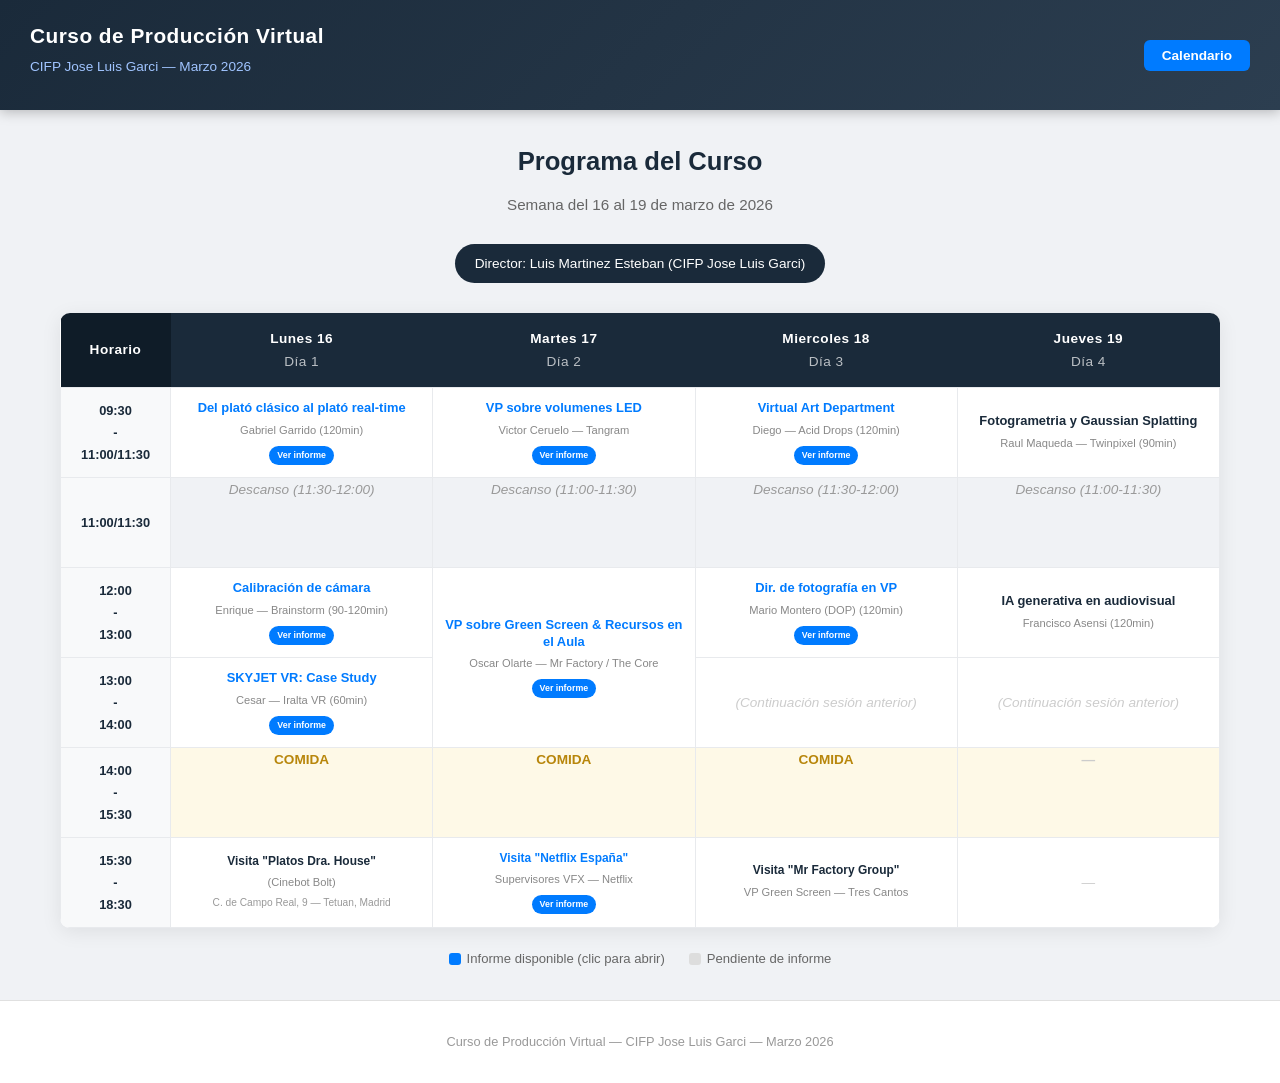
==== commit 7eb2a07f: "Añadir charlas del Día 3: VAD (Diego/Acid Drops) y DOP (Mario Montero) - Charla 03-1: Virtual Art De" ====
--- a/index.html
+++ b/index.html
@@ -1,4 +1,6 @@
-<!DOCTYPE html>
+<!DOCTYPE
+    
+ html>
 <html lang="es">
 <head>
     <meta charset="UTF-8">
@@ -494,6 +496,7 @@
 <div class="day-tabs" id="day-tabs" style="display:none;">
     <button class="day-tab active" onclick="switchDay('día1')">Día 1 &mdash; Lunes 16 Marzo</button>
     <button class="day-tab" onclick="switchDay('día2')">Día 2 &mdash; Martes 17 Marzo</button>
+    <button class="day-tab" onclick="switchDay('día3')">Día 3 &mdash; Miércoles 18 Marzo</button>
 </div>
 
 <!-- Mobile menu -->
@@ -540,9 +543,10 @@
                         </div>
                     </td>
                     <td>
-                        <div class="cal-cell">
+                        <div class="cal-cell clickable" onclick="showTalk('charla03-1')">
                             <div class="cal-title">Virtual Art Department</div>
                             <div class="cal-speaker">Diego &mdash; Acid Drops (120min)</div>
+                            <span class="cal-badge">Ver informe</span>
                         </div>
                     </td>
                     <td>
@@ -578,9 +582,10 @@
                         </div>
                     </td>
                     <td>
-                        <div class="cal-cell">
+                        <div class="cal-cell clickable" onclick="showTalk('charla03-2')">
                             <div class="cal-title">Dir. de fotografía en VP</div>
                             <div class="cal-speaker">Mario Montero (DOP) (120min)</div>
+                            <span class="cal-badge">Ver informe</span>
                         </div>
                     </td>
                     <td>
@@ -686,6 +691,17 @@
                 <span class="speaker">Supervisores VFX &mdash; Netflix</span>
             </button>
         </div>
+        <div class="sidebar-section" id="sidebar-día3">
+            <h3>Día 3 &mdash; Miércoles 18</h3>
+            <button class="talk-btn" onclick="showTalk('charla03-1')">
+                VAD y Pipeline Técnico
+                <span class="speaker">Diego &mdash; Acid Drops</span>
+            </button>
+            <button class="talk-btn" onclick="showTalk('charla03-2')">
+                Dirección de Fotografía en VP
+                <span class="speaker">Mario Montero &mdash; DOP</span>
+            </button>
+        </div>
     </aside>
 
     <!-- Main Content -->
@@ -2671,6 +2687,679 @@
     <a href="#top" class="back-top">&uarr; Volver arriba</a>&nbsp;&nbsp;<a href="javascript:goHome()" class="back-top" style="background:#007bff;">&#9776; Calendario</a>
 </div>
 
+
+<!-- ════════════════════════════════════════════════════════════ -->
+<!-- CHARLA 03-1: Diego / Acid Drops - Virtual Art Department -->
+<!-- ════════════════════════════════════════════════════════════ -->
+<div class="talk-content" id="charla03-1">
+<div class="talk-header">
+        <h2 class="talk-title">Charla 03-1: Virtual Art Department (VAD) y Pipeline Técnico</h2>
+        <div class="talk-meta">
+            <strong>Ponente:</strong> Diego &mdash; Acid Drops<br>
+            <strong>Fecha:</strong> Miércoles 18 de marzo de 2026
+        </div>
+      </div>
+      
+<div class="section-nav">
+    <div class="section-nav-title">Contenidos</div>
+    <ul>
+        <li><a href="#c31-resumen">Resumen Ejecutivo</a></li>
+        <li><a href="#c31-vad">El VAD: Virtual Art Department</a></li>
+        <li><a href="#c31-perfiles">Perfiles Profesionales del VAD</a></li>
+        <li><a href="#c31-tipologias">Tipologías de Entornos Virtuales</a></li>
+        <li><a href="#c31-rendimiento">Equilibrio entre Calidad Visual y Rendimiento</a></li>
+        <li><a href="#c31-iluminacion">Iluminación Bakeada vs. Dinámica (Lumen)</a></li>
+        <li><a href="#c31-shaders">Shaders, Texturas Virtuales y Transparencias</a></li>
+        <li><a href="#c31-pcg">Generación Procedural de Vegetación (PCG y Voxelización)</a></li>
+        <li><a href="#c31-nanite">Nanite, LODs y Gestión de Geometría</a></li>
+        <li><a href="#c31-tracking">Tracking de Cámara: Retracker, Mo-Sys y HTC Vive</a></li>
+        <li><a href="#c31-calibracion">Calibración de Lentes y Protocolo FreeD</a></li>
+        <li><a href="#c31-frustum">Inner Frustum, Outer Frustum y Proyección LED</a></li>
+        <li><a href="#c31-infraestructura">Infraestructura LED: GenLock, nDisplay y Multi-Nodo</a></li>
+        <li><a href="#c31-perforce">Control de Versiones: Perforce y Switchboard</a></li>
+        <li><a href="#c31-nomenclatura">Nomenclaturas, Templates y Gestión de Assets</a></li>
+        <li><a href="#c31-croma">Croma en Contexto de Producción Virtual</a></li>
+        <li><a href="#c31-ar">Elementos AR y Set Extension</a></li>
+        <li><a href="#c31-driving">Driving Plates y Escenarios Procedurales</a></li>
+        <li><a href="#c31-color">Calibración de Color y Pantallas LED</a></li>
+        <li><a href="#c31-experiencias">Experiencias de Producción</a></li>
+        <li><a href="#c31-glosario">Glosario Técnico</a></li>
+    </ul>
+</div>
+
+<div class="executive-summary" id="c31-resumen">
+    <h3 class="section-title" style="border:none;padding:0;margin:0 0 12px 0;">Resumen Ejecutivo</h3>
+    <p>Diego, de la empresa <b>Acid Drops</b>, presenta una charla eminentemente técnica y práctica sobre el funcionamiento del <b>Virtual Art Department (VAD)</b>, la creación de entornos virtuales, la optimización de rendimiento en Unreal Engine y la gestión integral de proyectos de producción virtual. Acid Drops se dedica a la dirección técnica, la creación de entornos 3D y la integración en estudios, asesorando desde la instalación de volúmenes LED hasta la operación en set. La charla abarca desde la composición del equipo humano del VAD (4-7 personas con perfiles de supervisión VP, dirección técnica, modelado, texturizado, iluminación y efectos en tiempo real) hasta los detalles más granulares de la infraestructura: sistemas de tracking (Retracker, Mo-Sys, HTC Vive), calibración de lentes mediante protocolo FreeD, sincronización GenLock, renderizado multi-nodo con nDisplay, control de versiones con Perforce y optimizaciones clave como iluminación bakeada, texturas virtuales, generación procedural de vegetación con PCG y voxelización. Diego incluye una demostración en vivo del sistema completo funcionando con Switchboard y realiza una defensa contundente de la preproducción como fase donde deben tomarse las decisiones críticas.</p>
+</div>
+
+<h3 class="section-title" id="c31-vad">El VAD: Virtual Art Department</h3>
+<p>El VAD es el equipo responsable de hacer posible todo lo que se ve dentro de las pantallas LED y los entornos virtuales de una producción. Diego explica que, aunque inicialmente Acid Drops era solo un departamento artístico dedicado a la infoarquitectura, la realidad del mercado les obligó a cubrir perfiles técnicos adicionales: infraestructura, pantallas, tracking y cámaras. Sin ese conocimiento transversal, resulta imposible llevar a cabo una producción virtual completa.</p>
+<ul class="content-list">
+    <li><b>Origen en infoarquitectura:</b> Acid Drops proviene del mundo de la imagen fija, vídeo y aplicaciones de VR para arquitectura. Parte del equipo son arquitectos de formación, lo que les dio una base sólida en modelado de entornos y espacios.</li>
+    <li><b>Migración al cine y televisión:</b> Progresivamente fueron migrando hacia la creación de escenarios para cine, televisión, publicidad y eventos en directo.</li>
+    <li><b>Asesoría a estudios:</b> Han encontrado un nicho de negocio asesorando a estudios que quieren meterse en producción virtual, evaluando sus necesidades, espacio, tiros de cámara y presupuesto disponible.</li>
+    <li><b>Doble vertiente:</b> Con Doctora House hacen la parte de publicidad; con otras empresas cubren cine y broadcast.</li>
+</ul>
+
+<div class="experience-box">
+    <div class="experience-box-title">Experiencia Profesional: El Nicho de la Consultoría VP</div>
+    <p>Diego describe cómo Acid Drops ha identificado un nicho de negocio rentable en la <b>asesoría técnica a estudios</b> que quieren incorporar producción virtual. El rango económico varía enormemente según las necesidades del espacio, los tiros de cámara posibles y el tipo de producción, por lo que cada caso requiere un análisis personalizado antes de recomendar una inversión.</p>
+</div>
+
+<h3 class="section-title" id="c31-perfiles">Perfiles Profesionales del VAD</h3>
+<p>El equipo del VAD suele oscilar entre <b>4 y 7 personas</b>, dependiendo de la plataforma y la producción. Algunas productoras exigen un número mínimo de profesionales en el VAD como condición para adjudicar el proyecto.</p>
+<ul class="content-list">
+    <li><b>VP Supervisor:</b> Persona con conocimiento general tanto de la parte artística (generación de entornos) como de la parte técnica (infraestructura, cámaras, LEDs, tracking). Es el perfil que conecta todos los departamentos.</li>
+    <li><b>Director técnico:</b> Centrado en la infraestructura: redes, resoluciones y refrescos de pantallas, sincronización de nodos y que todo el sistema funcione correctamente.</li>
+    <li><b>Modeladores y texturizadores:</b> Crean los assets 3D del escenario virtual con las especificaciones de calidad y rendimiento necesarias.</li>
+    <li><b>Artistas de iluminación:</b> Trabajan la iluminación virtual en coordinación estrecha con el director de fotografía.</li>
+    <li><b>Artistas de efectos en tiempo real:</b> Especializados en sistemas de partículas y efectos que funcionen a 60 fps sin reventar la GPU. No es lo mismo que hacer VFX tradicional.</li>
+</ul>
+
+<div class="experience-box">
+    <div class="experience-box-title">Realidad del Mercado: Perfiles que se Solapan</div>
+    <p>Diego reconoce que en la práctica, el equipo del VAD acaba cubriendo funciones que no le corresponden estrictamente. Hay proyectos donde llegas y los perfiles técnicos ya están cubiertos por el estudio o la productora, pero <b>en otros no hay nada montado</b> y tienes que tener un conocimiento base para ponerlo en marcha, saber diagnosticar problemas y saber a quién llamar en cada momento.</p>
+</div>
+
+<h3 class="section-title" id="c31-tipologias">Tipologías de Entornos Virtuales</h3>
+<p>Diego clasifica los entornos virtuales según varios ejes que determinan las decisiones técnicas y artísticas del proyecto:</p>
+<ul class="content-list">
+    <li><b>Interiores vs. exteriores:</b> Los interiores presentan problemas de iluminación porque la luz rebota mucho y el motor no tiene capacidad de procesamiento infinita; las zonas de sombra tienden a irse a negro. Los exteriores (4 km &times; 4 km con vegetación) suponen un reto de rendimiento por la cantidad de geometría.</li>
+    <li><b>Interactivos vs. estáticos:</b> Los interactivos requieren programación para lanzar eventos en tiempo real (rótulos 3D, animaciones activadas por consola MIDI o Steam Deck). Los estáticos pueden tener mayor carga visual al no necesitar interactividad.</li>
+    <li><b>Full 3D:</b> Libertad total de movimiento de cámara sin limitación de tracking. Es la opción más costosa en rendimiento pero la más flexible.</li>
+    <li><b>Plates (planos con paralaje):</b> Imágenes en capas que dan sensación de profundidad. Muy rápidos de producir pero no se pueden re-iluminar y los movimientos extremos de cámara revelan el truco.</li>
+    <li><b>Gaussian Splatting:</b> Funciona similar a la fotogrametría en la toma de datos. Ofrece más rango de movimiento que los plates pero tampoco permite re-iluminación fiable. Diego recomienda capturar múltiples condiciones de luz (mañana y atardecer por separado) en lugar de intentar re-iluminar por software.</li>
+</ul>
+
+<div class="experience-box">
+    <div class="experience-box-title">Opinión Técnica: Re-iluminar Gaussian Splatting</div>
+    <p>Diego es contundente: re-iluminar un Gaussian Splat a día de hoy es <b>ciencia ficción en términos prácticos</b>. Existen soluciones en el mercado que intentan crear una malla simplificada para calcular rebotes de iluminación y reflejos, pero el resultado visual no convence. Su recomendación es capturar las fotografías en las condiciones de luz que se necesiten y montarlos como escenarios independientes.</p>
+</div>
+
+<h3 class="section-title" id="c31-rendimiento">Equilibrio entre Calidad Visual y Rendimiento</h3>
+<p>Para que un entorno mantenga el equilibrio entre calidad visual y rendimiento en tiempo real (mínimo 55-60 fps), Diego identifica <b>cuatro factores clave</b>:</p>
+<ul class="content-list">
+    <li><b>Modularidad:</b> Utilizar objetos repetidos combinados creativamente para que no se note la repetición. El 80-90% de los objetos deberían ser modulares, con decals y efectos para romper la repetición. Menos materiales únicos significa mejor rendimiento.</li>
+    <li><b>Iluminación bakeada:</b> Imprimir la iluminación y los reflejos en texturas. Se calcula una vez, se almacena en la GPU y deja de calcularse frame a frame, ahorrando un 30-40% de rendimiento.</li>
+    <li><b>Shaders sencillos:</b> Preferir cuatro o cinco shaders específicos por tipología de objeto en lugar de uno universal que calcule nodos innecesarios en cada frame.</li>
+    <li><b>Control de vértices y objetos:</b> El número de actores (objetos) en la escena es lo que más condiciona el rendimiento. Es mejor tener pocos actores con muchos materiales que muchos actores con un solo material.</li>
+</ul>
+
+<div class="tech-concept">
+    <p><b>Principio fundamental:</b> En Unreal Engine, el rendimiento de la GPU es finito. Cada decisión técnica implica elegir en qué se invierte ese presupuesto de procesamiento. Si ahorras en iluminación mediante baking, puedes gastar ese margen en VFX o en mayor complejidad visual donde realmente importa.</p>
+</div>
+
+<h3 class="section-title" id="c31-iluminacion">Iluminación Bakeada vs. Dinámica (Lumen)</h3>
+<p>Diego explica en detalle la tensión entre los dos sistemas de iluminación disponibles en Unreal Engine 5:</p>
+<ul class="content-list">
+    <li><b>Lumen (iluminación dinámica):</b> Es la punta de lanza de Unreal Engine 5, viene activado por defecto. Calcula rebotes de iluminación y reflejos frame a frame. Produce resultados excelentes pero consume mucho rendimiento.</li>
+    <li><b>Iluminación bakeada:</b> En UE5 viene deshabilitada por defecto y hay que activarla manualmente. Consiste en calcular la iluminación una vez e imprimirla en texturas (lightmaps). Epic lo considera &laquo;el pasado&raquo;, pero en producción virtual sigue siendo fundamental.</li>
+    <li><b>Flujo de trabajo recomendado:</b> Hacer toda la preproducción con iluminación dinámica hasta que el director de fotografía dé el visto bueno. Una vez cerrada la iluminación, pasar a bakeado para liberar rendimiento.</li>
+    <li><b>Lightmap Density:</b> Modo de visualización en Unreal que muestra mediante colores qué elementos tienen más o menos resolución de lightmap. La zona central (donde transcurre la acción) debe tener más resolución; las zonas lejanas pueden tener menos.</li>
+    <li><b>Problema del bakeado:</b> Si la resolución del lightmap es insuficiente, las sombras muestran píxeles y aliasing. Hay que distribuir la resolución estratégicamente.</li>
+    <li><b>Esferas de reflejo (Reflection Capture Spheres):</b> En lugar de calcular reflejos dinámicos constantemente, se distribuyen esferas por la escena que capturan una imagen 360&deg; estática en cada punto. Es un reflejo estático (no refleja objetos en movimiento), pero ahorra rendimiento enorme.</li>
+    <li><b>Planar Reflections:</b> Sistema heredado de UE4 que permite reflejos dinámicos en superficies planas como suelos. Se usa selectivamente en los elementos más susceptibles de recibir reflejos dinámicos.</li>
+</ul>
+
+<div class="experience-box">
+    <div class="experience-box-title">Detalle Técnico: El Coste de los Reflejos</div>
+    <p>Diego describe los reflejos como un truco de trilero: las esferas de reflejo capturan la escena estáticamente, por lo que si pasa un avión, no se va a reflejar. Pero el ahorro de rendimiento justifica el engaño. Para los suelos, donde los reflejos son más evidentes, se puede usar un <b>Planar Reflection</b> que sí es dinámico, pero solo en esa superficie concreta.</p>
+</div>
+
+<h3 class="section-title" id="c31-shaders">Shaders, Texturas Virtuales y Transparencias</h3>
+<p>Los materiales y shaders son otro factor crítico de rendimiento que Diego aborda con detalle práctico:</p>
+<ul class="content-list">
+    <li><b>Complejidad de shaders:</b> Se calculan frame a frame. Unreal tiene un modo de visualización (Shader Complexity) que muestra mediante una escala de color (verde a blanco pasando por rojo) lo costoso que es cada material.</li>
+    <li><b>Transparencias:</b> Los elementos transparentes son los que más consumen en tiempo real. Un píxel transparente obliga a renderizar dos veces: la superficie y lo que hay detrás. Superponer múltiples capas de vidrio o agua revienta el rendimiento.</li>
+    <li><b>Vidrios y láminas de agua:</b> Son los dos elementos que más penalizan. Hay que hacer un uso comedido y evitar superponerlos.</li>
+    <li><b>Texturas virtuales (Virtual Textures):</b> Sistema que, en lugar de cargar la textura entera, la divide en trocitos y carga solo las zonas visibles. Reduce enormemente el consumo en escenarios con superficies grandes, pero puede generar artefactos de flickering cuando la cámara se mueve rápido.</li>
+    <li><b>Overdraw:</b> Efecto de renderizar el mismo píxel múltiples veces por capas superpuestas. Los modos de visualización de Unreal muestran esto como un mapa de calor.</li>
+</ul>
+
+<div class="tech-concept">
+    <p><b>Regla práctica:</b> Siempre que se usen texturas muy grandes o superficies extensas, activar las texturas virtuales. El pequeño coste en artefactos ocasionales compensa ampliamente la ganancia de rendimiento, especialmente cuando se añade vegetación encima que disimula cualquier imperfección.</p>
+</div>
+
+<h3 class="section-title" id="c31-pcg">Generación Procedural de Vegetación (PCG y Voxelización)</h3>
+<p>Uno de los avances técnicos más importantes que Diego destaca es el sistema de generación procedural de vegetación, que ha supuesto un antes y un después para Acid Drops:</p>
+<ul class="content-list">
+    <li><b>PCG (Procedural Content Generation):</b> Sistema de Unreal Engine basado en nodos que permite generar distribuciones de árboles, rocas y vegetación sobre splines (abiertas o cerradas). Una vez montado, es totalmente flexible: mover la spline desplaza toda la masa vegetal, cambiar su forma la adapta, y un camino intermedio hace desaparecer la vegetación automáticamente.</li>
+    <li><b>Antes del PCG (Foliage Tool):</b> Se pintaba manualmente con un pincel. Funcional pero lento y poco flexible.</li>
+    <li><b>Voxelización de vegetación:</b> Innovación clave de Epic Games. Las hojas de los árboles ya no usan texturas con opacidad (que generaban overdraw masivo con millones de árboles) sino que son geometría maciza. A cierta distancia de la cámara, los árboles se transforman en vóxeles (píxeles tridimensionales, cubitos) que a distancia resultan indistinguibles de la geometría real.</li>
+    <li><b>Mallas esqueléticas para vegetación:</b> Los árboles ya no son mallas estáticas con movimiento de viento por shader, sino mallas con huesos que se mueven con animación esquelética. El sistema de voxelización maneja millones de huesos eficientemente.</li>
+    <li><b>Resultado de rendimiento:</b> Con texturas virtuales, PCG y voxelización, Acid Drops consigue 60 fps con una RTX 5070 (gama buena pero no la más alta) en escenarios exteriores de gran extensión.</li>
+    <li><b>Distancia de voxelización configurable:</b> Se puede establecer a qué distancia de la cámara comienza la voxelización, ajustándolo según el plano para que la geometría cercana sea siempre pura.</li>
+</ul>
+
+<div class="experience-box">
+    <div class="experience-box-title">Aplicación Comercial: Driving Plates Procedurales</div>
+    <p>Acid Drops ha descubierto que una de las formas más rentables de amortizar un estudio LED es la producción de <b>driving plates</b> (fondos para escenas de vehículos). Con los escenarios procedurales, pueden renderizar cámaras 360&deg; o 180&deg; por carreteras virtuales y ofrecerlas en múltiples condiciones: día, noche, lluvia, nieve, atardecer, otoño, invierno, verano. Todo está parametrizado y cambiarlo es cuestión de un clic.</p>
+</div>
+
+<h3 class="section-title" id="c31-nanite">Nanite, LODs y Gestión de Geometría</h3>
+<p>Diego presenta su posición sobre los sistemas de gestión de geometría, reconociendo que difiere de la tendencia general:</p>
+<ul class="content-list">
+    <li><b>Nanite:</b> Sistema de gestión de geometría de Unreal Engine que divide la malla en clusters que cambian de tamaño según la distancia a cámara. Permite usar geometría de millones de polígonos sin que estén todos en memoria simultáneamente.</li>
+    <li><b>Artefactos de Nanite:</b> El cambio dinámico de clusters puede generar pop-ups visuales, similares a los antiguos LODs pero más sutiles.</li>
+    <li><b>LODs (Levels of Detail):</b> Sistema clásico ya en desuso general, sustituido por Nanite. Pasaba de una resolución a otra con saltos visibles.</li>
+    <li><b>Filosofía de Diego (vieja escuela):</b> Prefiere optimizar manualmente y usar baking de detalle en texturas (normal maps, occlusion maps). Si toda la información de detalle de la malla de alta resolución se transfiere a mapas de la malla de baja resolución, el resultado es más ligero de renderizar. Nanite se reserva para objetos que realmente lo necesitan (una estatua en primer plano, por ejemplo).</li>
+    <li><b>Prerequisito de calidad:</b> Todo este sistema exige ser buen artista 3D: los objetos deben tener un buen UV unwrap. Si la geometría está mal desplegada, al bakear la iluminación aparecen zonas negras donde el motor no sabe cómo pintar la luz.</li>
+</ul>
+
+<h3 class="section-title" id="c31-tracking">Tracking de Cámara: Retracker, Mo-Sys y HTC Vive</h3>
+<p>Diego realiza una comparativa práctica de los sistemas de tracking disponibles en el mercado, con énfasis en las soluciones que usa Acid Drops:</p>
+<ul class="content-list">
+    <li><b>Retracker (Blix + Fix):</b> Sistema económico (~5.000&euro;) que Acid Drops utiliza habitualmente. Consta de dos partes: Blix (posición y rotación mediante cámaras estéreo que detectan puntos en el espacio) y Fix (información de lente). Funciona a 500 fps de tracking. Requiere una constelación de marcadores en el espacio para la referencia.</li>
+    <li><b>Mo-Sys:</b> Sistema de gama profesional utilizado en estudios grandes. Tiene su propio software y genera la información completa (posición, rotación y lente) por un solo puerto FreeD, simplificando la integración.</li>
+    <li><b>HTC Vive:</b> Sistema que funciona al revés: cámaras (base stations) alrededor de la cámara que detectan su posición y rotación. Coste similar (~5.000&euro;). Campo de visión de 30 grados.</li>
+    <li><b>Sistemas profesionales de gama alta:</b> Entre 25.000 y 100.000&euro;. La diferencia principal con los económicos es la precisión, el drifting (deriva) y que sacan toda la información por un solo puerto.</li>
+    <li><b>Problema del Retracker:</b> Depende de las condiciones de iluminación para detectar los puntos de la constelación. Si bajan las condiciones de luz, puede perder el tracking. Los sistemas caros reconocen puntos del propio espacio sin necesidad de constelación.</li>
+</ul>
+
+<div class="experience-box">
+    <div class="experience-box-title">Demostración en Vivo: Tracking con Retracker</div>
+    <p>Diego realiza una demostración en directo con el escenario del ático de los Beatles, mostrando cómo funciona el tracking completo: la cámara estéreo en blanco y negro recoge posición y rotación, los motores Tilta Nano 2 controlan foco y zoom, y todo se combina dentro de Unreal Engine. Muestra el software propio de Retracker donde se ve que está generando <b>500 frames por segundo</b> de datos de posición (porque no está bloqueado al framerate del sistema) y la confianza del tracking basada en el número de puntos detectados.</p>
+</div>
+
+<div class="experience-box">
+    <div class="experience-box-title">Consejo Práctico: Portabilidad del Sistema</div>
+    <p>Acid Drops no tiene estudio propio, van de estudio en estudio. Por eso necesitan un sistema que se plante y funcione rápidamente. El Retracker cumple esa función pero requiere un tiempo de calibración. Cuando llegas a un estudio profesional bien montado, ya tienen su propio sistema de tracking instalado. Donde más útil resulta un sistema portátil es <b>en estudios de croma</b>, donde no suele haber infraestructura de tracking.</p>
+</div>
+
+<h3 class="section-title" id="c31-calibracion">Calibración de Lentes y Protocolo FreeD</h3>
+<p>La calibración de lentes es uno de los procesos más importantes y, según Diego, el que <b>nunca quieren pagar las productoras</b>:</p>
+<ul class="content-list">
+    <li><b>Protocolo FreeD:</b> Estándar de comunicación para datos de tracking. Acid Drops recibe la información por dos puertos independientes: el 40.000 para posición y rotación, y el 38.800 para datos de lente. Dentro de Unreal se combinan en una sola cámara virtual.</li>
+    <li><b>Curva de foco:</b> Los valores de lente llegan normalizados (de 0 a 1). El artista debe remapear estos valores a distancias reales: 0 = punto de foco más cercano (por ejemplo, 46 cm), 1 = distancia máxima (por ejemplo, 25 m). Entre medias, se toman varios puntos para generar una curva precisa.</li>
+    <li><b>Curva de zoom:</b> Mismo proceso que el foco pero para la distancia focal. Las lentes zoom son más complicadas de calibrar que las fijas porque requieren dos curvas simultáneas.</li>
+    <li><b>Distorsión de lente:</b> La calibración también define la distorsión óptica para que la imagen de Unreal se distorsione igual que la imagen que entra por la lente física.</li>
+    <li><b>Iris:</b> Se puede registrar también como un tercer valor, pero requiere un motor adicional. Un truco es reasignar el motor de zoom para controlar el iris en ópticas fijas.</li>
+    <li><b>Punto nodal:</b> Punto donde se forma la imagen dentro de la lente. Es crucial encontrarlo con precisión porque la cámara virtual en Unreal debe posicionarse exactamente en ese punto. El software de Retracker tiene un sistema con checker para calcular este punto (por ejemplo: 17 cm en X, 2 cm en Y, 0.5 cm en Z respecto al eje del tracker).</li>
+    <li><b>Base de datos de lentes:</b> Con el tiempo hay que ir construyendo un archivo de calibraciones por cada óptica para no repetir el proceso cada vez.</li>
+</ul>
+
+<div class="experience-box">
+    <div class="experience-box-title">Frustración Profesional: La Calibración que Nadie Quiere Pagar</div>
+    <p>Diego lo dice abiertamente: <b>la calibración de color, lentes y tracking nunca se la quieren pagar</b>. Cada cambio de lente requiere una nueva calibración (o recuperar una previamente almacenada). Las lentes zoom son significativamente más costosas de calibrar que las fijas. Sin embargo, sin esta calibración, todo lo demás falla: el paralaje no coincide, el foco virtual no se corresponde con el físico y la distorsión rompe la integración.</p>
+</div>
+
+<h3 class="section-title" id="c31-frustum">Inner Frustum, Outer Frustum y Proyección LED</h3>
+<p>Diego explica los conceptos fundamentales de cómo Unreal Engine proyecta la imagen sobre la pantalla LED:</p>
+<ul class="content-list">
+    <li><b>Inner Frustum:</b> La porción de la pantalla LED que ve la cámara en su encuadre actual. Se renderiza a máxima calidad y se actualiza con el tracking en tiempo real.</li>
+    <li><b>Outer Frustum:</b> Todo lo que la cámara no ve directamente pero que sigue iluminando la escena y los actores. Se renderiza a menor calidad o con contenido estático.</li>
+    <li><b>Proyección y deformación:</b> Unreal Engine proyecta el contenido virtual sobre la geometría de la pantalla LED como una proyección de fachada. Si la pantalla es curva, el frame se deforma para que, visto a través de la cámara, parezca correcto. La deformación puede ser extrema cuando la cámara está muy cerca o en ángulos pronunciados.</li>
+    <li><b>Datos necesarios:</b> Para que la proyección funcione, Unreal necesita saber la resolución máxima de la pantalla LED y sus dimensiones físicas exactas.</li>
+</ul>
+
+<h3 class="section-title" id="c31-infraestructura">Infraestructura LED: GenLock, nDisplay y Multi-Nodo</h3>
+<p>La parte más técnica de la charla aborda la infraestructura necesaria para un volumen LED profesional:</p>
+<ul class="content-list">
+    <li><b>GenLock (generador de sincronismo):</b> Dispositivo que genera una señal de sincronización maestra a la que se conectan todos los elementos: la controladora LED (por SDI/BNC), la cámara (para sincronizar el obturador) y Unreal Engine (para generar frames al mismo ritmo). Todo debe funcionar al mismo framerate (25, 30 o 60 fps).</li>
+    <li><b>Controladora LED:</b> Hardware al que se conecta el nodo de renderizado por HDMI. A efectos del sistema operativo, el LED es una pantalla más de Windows. Se configura con la resolución máxima y el framerate deseado.</li>
+    <li><b>nDisplay:</b> Sistema nativo de Unreal Engine para lanzar contenido a múltiples pantallas. Cada pantalla (cada &laquo;4K&raquo;) requiere un nodo de renderizado independiente.</li>
+    <li><b>Configuración multi-nodo:</b> Para pantallas grandes (por ejemplo, 30 m &times; 8 m como la de Netflix) se necesitan múltiples nodos. Netflix tenía aproximadamente 6 nodos: 4 para la parte central con más potencia y los laterales con menos.</li>
+    <li><b>Máquina master:</b> Un ordenador adicional que no renderiza directamente sino que permite hacer modificaciones en el proyecto. Los cambios se sincronizan automáticamente a todos los nodos mediante Perforce.</li>
+    <li><b>Tarjetas gráficas profesionales:</b> Para configuraciones multi-nodo se requieren NVIDIA Quadro (A5000, A6000) en lugar de gráficas de consumo. Son las únicas que NVIDIA permite sincronizar mediante tarjetas Quadro Sync que reciben la señal de GenLock.</li>
+    <li><b>NVIDIA Mosaic:</b> Aplicación que hace que múltiples pantallas funcionen como una sola pantalla de Windows, necesaria para la sincronización visual.</li>
+    <li><b>Cuatro sincronías necesarias:</b> LED, cámara, nodos de Unreal y sistema de tracking. Todos deben funcionar al mismo pulso.</li>
+</ul>
+
+<div class="experience-box">
+    <div class="experience-box-title">Experiencia Real: Multi-Nodo en Portugal</div>
+    <p>Diego cuenta que tuvieron que montar un sistema multi-nodo en Portugal con un LED de 25 metros por 6-7 metros. El principal problema fue la <b>sincronización de shaders</b>: aunque todo estaba perfecto a nivel de datos, los shaders no se compilaban en el mismo instante exacto en todos los nodos, provocando que las nubes se cortaran al pasar de una pantalla a otra. Estos problemas requieren muchas pruebas y tiempo de preproducción que habitualmente no se concede.</p>
+</div>
+
+<div class="experience-box">
+    <div class="experience-box-title">Realidad vs. Expectativa: Cada Estudio es Diferente</div>
+    <p>Diego advierte que <b>cada setup es diferente y cada estudio presenta sus propias particularidades</b>. Las productoras quieren que llegues, enchufes y funcione todo, pero cambiar un solo elemento puede desestabilizar todo el sistema. Pasar de un solo nodo a cuatro nodos es un cambio radical que complejiza enormemente la infraestructura.</p>
+</div>
+
+<h3 class="section-title" id="c31-perforce">Control de Versiones: Perforce y Switchboard</h3>
+<p>El control de versiones es un tema al que Diego dedica una atención especial por su criticidad en producción virtual:</p>
+<ul class="content-list">
+    <li><b>Necesidad básica:</b> Incluso trabajando en solitario, un control de versiones proporciona un histórico de cambios para poder revertir errores. Cuando hay 7 artistas en un proyecto, es imprescindible para evitar duplicaciones y conflictos.</li>
+    <li><b>Perforce:</b> El único sistema de control de versiones integrado nativamente con nDisplay y Switchboard de Unreal Engine. Requiere montar un servidor físico en una máquina local, lo cual es complejo pero necesario para producción virtual profesional.</li>
+    <li><b>Ventaja exclusiva de Perforce:</b> Cuando está sincronizado con Switchboard, cualquier cambio en el master se actualiza automáticamente en todos los nodos sin necesidad de hacer push/pull manual. Es como una sesión multijugador de videojuego.</li>
+    <li><b>Switchboard:</b> Aplicación de Unreal Engine que gestiona el lanzamiento de nDisplay y la sincronización con Perforce. Muestra la versión actual del proyecto y permite sincronizar todos los nodos.</li>
+    <li><b>Alternativa para equipos pequeños &mdash; Anchorpoint (Diversión):</b> Sistema de control de versiones en la nube para hasta 5 usuarios, sin necesidad de montar servidor. Ofrece 100 GB de almacenamiento. Proyectos de Unreal suelen pesar entre 8-50 GB. Ideal para quienes empiezan.</li>
+    <li><b>Soluciones por encima de Unreal:</b> Disguise, Pixotope, Brainstorm (Aximmetry) ofrecen estas funcionalidades ya integradas, pero con menos flexibilidad que el Unreal nativo.</li>
+</ul>
+
+<div class="tech-concept">
+    <p><b>Red dedicada obligatoria:</b> Diego insiste en que la red del estudio debe ser exclusiva para el sistema de producción virtual. No puede haber tráfico de oficina (correos, WhatsApp) en la misma red. Se necesita un switch específico con los puertos controlados. La mayoría de problemas en producción se deben a que <b>la red no está controlada</b>.</p>
+</div>
+
+<h3 class="section-title" id="c31-nomenclatura">Nomenclaturas, Templates y Gestión de Assets</h3>
+<p>La organización del proyecto es un tema que Diego aborda con pragmatismo:</p>
+<ul class="content-list">
+    <li><b>Nomenclatura de assets:</b> Todos los elementos (texturas, geometrías, niveles) deben seguir un sistema de nombres consistente. Ejemplo: <code>T_NombreObjeto_C</code> para textura de color. Permite buscar <code>_C</code> y encontrar todas las texturas de color del proyecto. Epic tiene su propia documentación de nomenclaturas recomendadas, pero en la práctica cada estudio tiene la suya.</li>
+    <li><b>Purgado y migración de proyectos:</b> Unreal tiene una funcionalidad llamada Migrate que permite extraer un nivel con todas sus dependencias a un proyecto vacío. Esto limpia todo el material no utilizado (assets de FAB descargados y no usados, texturas sobrantes, geometrías descartadas).</li>
+    <li><b>Almacenamiento por duplicado:</b> Acid Drops guarda sus proyectos en un NAS físico y en Drive en la nube. El NAS hace copias de seguridad periódicas de Drive.</li>
+    <li><b>Template propio de Acid Drops:</b> Han creado un template personalizado de Unreal Engine con todos los plugins necesarios ya activados (BlackMagic SDI, protocolo FreeD, Switchboard, nDisplay), más sus plugins propios. Incluye las configuraciones de pantallas LED de los estudios con los que trabajan habitualmente (García, Doctora House, Portugal). Acelera enormemente el arranque de nuevos proyectos y la incorporación de personal nuevo.</li>
+</ul>
+
+<div class="experience-box">
+    <div class="experience-box-title">Innovación Interna: Plugins Propios y Consolas MIDI</div>
+    <p>Iván, compañero de Diego en Acid Drops, se ha especializado en <b>Blueprints</b> (el sistema de programación visual de Unreal) y ha desarrollado plugins que permiten controlar parámetros de la escena mediante consolas MIDI: faders para el giro del sol, ruedecillas para la velocidad de una animación, botones para lanzar eventos. Son muy baratos en rendimiento y aportan enorme flexibilidad en set. Para programación compleja recurren a programadores de C++ (el lenguaje nativo de Unreal), aunque son escasos.</p>
+</div>
+
+<h3 class="section-title" id="c31-croma">Croma en Contexto de Producción Virtual</h3>
+<p>Diego explica cómo el croma se integra dentro del ecosistema de producción virtual como herramienta complementaria al LED:</p>
+<ul class="content-list">
+    <li><b>Composición en tiempo real:</b> Dentro de Unreal Engine se puede hacer una composición de capas: fondo virtual + imagen de cámara (plate) + recorte por software + elementos digitales por delante. Esto se denomina composición en tiempo real.</li>
+    <li><b>Inner Frustum verde:</b> Se puede configurar el inner frustum del LED para que sea verde (croma), manteniendo el outer frustum con contenido virtual que genera luz y reflejos sobre los actores. La ventaja es que combinas la iluminación ambiental del LED con la capacidad de recorte del croma.</li>
+    <li><b>Limitaciones del croma LED:</b> El verde generado por el LED no es tan puro como un buen ciclorama de croma dedicado, y puede tener reflejos del contenido circundante. Pero tiene la ventaja de incluir marcadores de tracking traqueados para facilitar el match-moving posterior.</li>
+    <li><b>Croma en tiempo real bien hecho:</b> Requiere iluminación muy uniforme (&laquo;planita, planita, planita&raquo;) para que el software recorte limpiamente. Las sombras en el suelo son problemáticas porque el croma se oscurece y el keyer pierde información.</li>
+    <li><b>Previsualización casi píxel final:</b> Un buen croma en VP permite ver el resultado casi definitivo en rodaje, reduciendo la postproducción significativamente.</li>
+</ul>
+
+<div class="experience-box">
+    <div class="experience-box-title">Referencia: Óscar Olarte y Croma en Tiempo Real</div>
+    <p>Diego menciona a <b>Óscar Olarte</b> como referente en croma espectacular con composición en tiempo real. Su equipo usa <b>Mo-Sys</b> como sistema de tracking con su propio software, haciendo el keying en directo y sacando pases separados (fondo, composición, mate). El resultado permite hacer prácticamente una edición y montaje el mismo día del rodaje.</p>
+</div>
+
+<h3 class="section-title" id="c31-ar">Elementos AR y Set Extension</h3>
+<p>Diego describe dos técnicas adicionales que complementan el volumen LED:</p>
+<ul class="content-list">
+    <li><b>Elementos AR (Realidad Aumentada):</b> Objetos virtuales que se renderizan por delante de todo (LED + actores). Solo se ven en el monitor de la cámara, están trackeados y responden al foco, zoom e iris. Se usan principalmente en broadcast: títulos flotantes, gráficos 3D delante de la mesa del presentador. En cine tiene menos uso porque la integración fotorrealista es más evidente.</li>
+    <li><b>Set Extension:</b> Cuando la cámara desafora (sale del área del LED), la zona fuera de la pantalla se rellena con contenido digital renderizado en Unreal. Requiere un mate preciso (LED en negro, resto en blanco) y una <b>segunda calibración de color</b> para igualar la parte digital con la parte física del LED, usando cartas de color.</li>
+    <li><b>Brainstorm y AR:</b> Brainstorm ha sido pionero en AR para televisión. Tenía su propio motor de render pero ha tenido que integrar Unreal Engine porque se veía inferior visualmente. Su rotuladora sigue siendo superior a cualquier solución nativa de Unreal.</li>
+    <li><b>Otras soluciones: Aximmetrix, Pixotope, Zero Density:</b> Alternativas comerciales para broadcast con AR integrado, generalmente caras y orientadas a grandes cadenas de televisión.</li>
+</ul>
+
+<h3 class="section-title" id="c31-driving">Driving Plates y Escenarios Procedurales</h3>
+<p>La producción de driving plates es una de las aplicaciones más rentables que Diego identifica para amortizar un estudio LED:</p>
+<ul class="content-list">
+    <li><b>Renderizado offline de plates:</b> No es necesario ejecutar el escenario en tiempo real para driving plates. Se renderiza una cámara 360&deg; o 180&deg; recorriendo una carretera virtual y el estudio simplemente proyecta el vídeo resultante.</li>
+    <li><b>Parametrización total:</b> Gracias a los escenarios procedurales, se pueden generar versiones del mismo recorrido en múltiples condiciones: día, noche, lluvia, nieve, atardecer, cualquier estación del año. Cambiar de una condición a otra es prácticamente un clic.</li>
+    <li><b>Rentabilidad para estudios:</b> Los estudios LED son caros de mantener y necesitan amortizarse rápidamente. Los driving plates son una fuente de ingresos constante porque la demanda de escenas de vehículos es muy alta en publicidad y ficción.</li>
+    <li><b>Precaución con reflejos:</b> Si los tótems laterales y el techo del LED tienen resolución menor que la pantalla principal, pueden verse los píxeles en los reflejos del coche. Lo ideal es que todo tenga resolución similar.</li>
+</ul>
+
+<h3 class="section-title" id="c31-color">Calibración de Color y Pantallas LED</h3>
+<p>Diego aborda las particularidades de la gestión del brillo y color en las pantallas LED:</p>
+<ul class="content-list">
+    <li><b>Brillo al 100%:</b> Las pantallas LED deben funcionar al máximo brillo porque el 80% de la iluminación de la escena proviene del LED. Bajar el brillo compromete la iluminación de los actores.</li>
+    <li><b>Control de exposición por cámara:</b> Los stops de luz se controlan desde los parámetros de la cámara (apertura de diafragma), no desde la pantalla. Si no hay motor de iris físico, el valor se fija en el proyecto.</li>
+    <li><b>Luz exterior que rebota:</b> Hay que tener cuidado de que las luces físicas adicionales no reboten contra el LED, porque lavan la imagen de la pantalla.</li>
+    <li><b>Calibración con cartas de color:</b> Imprescindible para igualar la respuesta de color entre la pantalla LED y la cámara, especialmente cuando se combinan zonas LED con set extension digital.</li>
+</ul>
+
+<h3 class="section-title" id="c31-experiencias">Experiencias de Producción</h3>
+
+<div class="experience-box">
+    <div class="experience-box-title">Caso: Producción en Portugal &mdash; LED de 25 m &times; 7 m</div>
+    <p>Acid Drops tuvo que montar por primera vez un sistema completo multi-nodo con Perforce y Switchboard para un LED de grandes dimensiones en Portugal. El proyecto les obligó a aprender y dominar todo el flujo de infraestructura profesional, desde las tarjetas Quadro Sync hasta la sincronización de shaders entre nodos.</p>
+</div>
+
+<div class="experience-box">
+    <div class="experience-box-title">Caso: Doctora House &mdash; Publicidad y Eventos</div>
+    <p>Acid Drops trabaja regularmente con Doctora House para la parte de publicidad, donde los tótems laterales y el techo tenían resolución mucho menor que el LED principal. Esto puede ser un problema para driving plates si los reflejos del coche capturan los píxeles del techo.</p>
+</div>
+
+<div class="experience-box">
+    <div class="experience-box-title">Caso: CIFP José Luis Garci &mdash; Setup Educativo</div>
+    <p>Diego realiza la demostración en directo en el propio centro educativo, con una pantalla de un solo 4K y un solo nodo. Explica que este es el setup más sencillo y el más habitual: un solo nodo conectado directamente a la controladora LED por HDMI. El template propio de Acid Drops ya incluye la configuración de esta pantalla específica.</p>
+</div>
+
+<div class="experience-box">
+    <div class="experience-box-title">Filosofía: La Preproducción como Inversión</div>
+    <p>Diego defiende que la producción virtual funciona mucho mejor cuando se invierte adecuadamente en preproducción, pero el problema comercial es que <b>no puedes venderle al cliente que el 60% del tiempo se va a preproducción y que luego la producción cueste lo mismo</b>. Cambiar la mentalidad de la industria, donde las decisiones siempre se tomaban cuando ya no había ni tiempo ni dinero, sigue siendo el mayor reto cultural.</p>
+</div>
+
+<h3 class="section-title" id="c31-glosario">Glosario Técnico</h3>
+<table class="glossary-table">
+    <thead><tr><th>Término</th><th>Definición</th></tr></thead>
+    <tbody>
+        <tr><td><b>VAD</b></td><td>Virtual Art Department. Equipo encargado de crear los entornos virtuales, gestionar la infraestructura técnica y operar el sistema en set durante la producción.</td></tr>
+        <tr><td><b>Retracker</b></td><td>Sistema de tracking de cámara económico (~5.000&euro;) compuesto por Blix (posición/rotación mediante cámaras estéreo) y Fix (datos de lente). Funciona por detección de puntos en una constelación de marcadores.</td></tr>
+        <tr><td><b>Mo-Sys</b></td><td>Sistema de tracking profesional de gama alta que integra posición, rotación y datos de lente en un solo flujo FreeD. Utilizado en estudios de broadcast y producciones de alto presupuesto.</td></tr>
+        <tr><td><b>FreeD</b></td><td>Protocolo estándar de comunicación para datos de tracking de cámara (posición, rotación, información de lente). Transmite por red IP a puertos específicos (típicamente 40.000 para posición y 38.800 para lente).</td></tr>
+        <tr><td><b>Punto Nodal</b></td><td>Punto exacto dentro de la lente donde se forma la imagen. La cámara virtual en Unreal Engine debe posicionarse en este punto para que la perspectiva coincida. Se calibra con un checker pattern.</td></tr>
+        <tr><td><b>GenLock</b></td><td>Generador de sincronismo que produce una señal maestra a la que se sincronizan todos los elementos del sistema: LED, cámara, nodos de render y tracking. Garantiza que todos operan al mismo framerate.</td></tr>
+        <tr><td><b>nDisplay</b></td><td>Sistema nativo de Unreal Engine para renderizar contenido en múltiples pantallas sincronizadas. Cada pantalla requiere un nodo de renderizado independiente.</td></tr>
+        <tr><td><b>Switchboard</b></td><td>Aplicación de Unreal Engine que gestiona el lanzamiento de nDisplay y la sincronización con Perforce. Permite controlar todos los nodos desde una interfaz centralizada.</td></tr>
+        <tr><td><b>Perforce</b></td><td>Sistema de control de versiones con acuerdo exclusivo con Epic Games para la integración con Switchboard/nDisplay. Permite sincronización automática de cambios en tiempo real entre todos los nodos.</td></tr>
+        <tr><td><b>Inner Frustum</b></td><td>Porción de la pantalla LED que coincide con el encuadre actual de la cámara. Se renderiza a máxima calidad y se actualiza en tiempo real con el tracking.</td></tr>
+        <tr><td><b>Outer Frustum</b></td><td>Zona de la pantalla LED fuera del encuadre de la cámara. Proporciona iluminación ambiental y reflejos sobre los actores y el decorado físico.</td></tr>
+        <tr><td><b>Lumen</b></td><td>Sistema de iluminación global dinámica de Unreal Engine 5 que calcula rebotes de luz y reflejos frame a frame. Produce resultados fotorrealistas pero consume mucho rendimiento.</td></tr>
+        <tr><td><b>Iluminación Bakeada</b></td><td>Técnica de pre-calcular la iluminación e imprimirla en texturas (lightmaps). Reduce entre un 30-40% el consumo de GPU pero no permite cambios dinámicos de luz posteriores.</td></tr>
+        <tr><td><b>Nanite</b></td><td>Sistema de gestión de geometría de UE5 que divide mallas en clusters que cambian de resolución según la distancia a cámara. Permite usar geometría de millones de polígonos sin cargar todo en memoria.</td></tr>
+        <tr><td><b>Texturas Virtuales</b></td><td>Sistema que divide texturas grandes en tiles y carga solo las zonas visibles en cada momento. Reduce drásticamente el consumo de memoria de textura en escenarios extensos.</td></tr>
+        <tr><td><b>PCG</b></td><td>Procedural Content Generation. Sistema de nodos de Unreal Engine para generar distribuciones de vegetación, rocas y elementos sobre splines de forma procedural y totalmente flexible.</td></tr>
+        <tr><td><b>Voxelización</b></td><td>Técnica de Epic Games que convierte árboles lejanos en vóxeles (cubitos 3D) para eliminar el overdraw de hojas con transparencia. Reduce drásticamente el coste de renderizado de vegetación masiva.</td></tr>
+        <tr><td><b>Overdraw</b></td><td>Efecto de renderizar el mismo píxel múltiples veces por capas superpuestas (especialmente transparencias). Se visualiza en Unreal como un mapa de calor.</td></tr>
+        <tr><td><b>Shader Complexity</b></td><td>Modo de visualización de Unreal que muestra el coste de cada material en escala de color (verde = barato, rojo = caro, blanco = muy caro). Las transparencias aparecen en blanco.</td></tr>
+        <tr><td><b>Lightmap Density</b></td><td>Modo de visualización que muestra la resolución de los lightmaps mediante colores. Permite distribuir la resolución de iluminación bakeada estratégicamente.</td></tr>
+        <tr><td><b>Blueprint</b></td><td>Sistema de programación visual de Unreal Engine basado en nodos, accesible para artistas sin conocimientos de C++. Permite programar interactividad, controles MIDI y lógica de eventos.</td></tr>
+        <tr><td><b>Quadro Sync</b></td><td>Tarjeta adicional de NVIDIA para gráficas profesionales (Quadro/A-series) que permite sincronizar el renderizado de múltiples GPUs al mismo frame mediante señal de GenLock.</td></tr>
+        <tr><td><b>NVIDIA Mosaic</b></td><td>Funcionalidad de NVIDIA que permite que múltiples pantallas físicas funcionen como una sola pantalla lógica de Windows, necesaria para configuraciones multi-nodo.</td></tr>
+        <tr><td><b>Driving Plate</b></td><td>Vídeo 360&deg; o 180&deg; pre-renderizado de un recorrido por una carretera virtual, proyectado en un LED para escenas de vehículos. Se puede parametrizar para diferentes condiciones atmosféricas y horarias.</td></tr>
+        <tr><td><b>Set Extension</b></td><td>Técnica que rellena con contenido digital las zonas donde la cámara desafora más allá del LED. Requiere mate y calibración de color independiente.</td></tr>
+        <tr><td><b>Reflection Capture Sphere</b></td><td>Esferas distribuidas por la escena que capturan una imagen 360&deg; estática en su posición. Los objetos reflectantes usan esa información como reflejo, ahorrando el cálculo dinámico frame a frame.</td></tr>
+        <tr><td><b>Planar Reflection</b></td><td>Sistema de reflejo dinámico aplicado a superficies planas (típicamente suelos). Más costoso que las esferas pero produce reflejos en tiempo real.</td></tr>
+        <tr><td><b>Tilta Nano 2</b></td><td>Sistema de motores de foco y zoom compacto que transmite información por USB. Se conecta a un adaptador USB-C a Lemo para alimentar los encoders de lente en el sistema de tracking.</td></tr>
+        <tr><td><b>Migrate</b></td><td>Funcionalidad de Unreal Engine que extrae un nivel con todas sus dependencias a un proyecto vacío, eliminando assets no utilizados y limpiando el proyecto.</td></tr>
+        <tr><td><b>Gaussian Splatting</b></td><td>Técnica de representación 3D basada en esferas gaussianas que permite capturar entornos reales con mayor rango de movimiento que los plates, pero sin posibilidad fiable de re-iluminación.</td></tr>
+        <tr><td><b>AR (Realidad Aumentada en VP)</b></td><td>Elementos virtuales renderizados por delante de la imagen de cámara (delante del LED y los actores), trackeados en tiempo real. Usado principalmente en broadcast para rótulos y gráficos 3D.</td></tr>
+    </tbody>
+</table>
+
+<a href="#c31-top" class="back-top">&uarr; Volver al inicio de la charla</a>&nbsp;&nbsp;<a href="#top" class="back-top">&uarr; Volver arriba</a>&nbsp;&nbsp;<a href="javascript:goHome()" class="back-top" style="background:#007bff;">&#9776; Calendario</a>
+
+      
+</div>
+
+<!-- ════════════════════════════════════════════════════════════ -->
+<!-- CHARLA 03-2: Mario Montero - Dir. Fotografia en VP -->
+<!-- ════════════════════════════════════════════════════════════ -->
+<div class="talk-content" id="charla03-2">
+<div class="talk-header">
+        <h2 class="talk-title">Charla 03-2: Dirección de Fotografía en Producción Virtual</h2>
+        <div class="talk-meta">
+            <strong>Ponente:</strong> Mario Montero &mdash; Director de Fotografía<br>
+            <strong>Fecha:</strong> Miércoles 18 de marzo de 2026
+        </div>
+      </div>
+      
+<div class="section-nav">
+    <div class="section-nav-title">Contenidos</div>
+    <ul>
+        <li><a href="#c32-resumen">Resumen Ejecutivo</a></li>
+        <li><a href="#c32-parenostre">Caso de Estudio: &ldquo;Pare Nostre&rdquo; &mdash; Primera Pel&iacute;cula 100% VP en Espa&ntilde;a</a></li>
+        <li><a href="#c32-led-vs-croma">LED vs. Croma: Criterios de Decisi&oacute;n</a></li>
+        <li><a href="#c32-emanacion">El Problema de la Emanaci&oacute;n de Luz del LED</a></li>
+        <li><a href="#c32-optica">Calibraci&oacute;n de &Oacute;pticas y Lentes</a></li>
+        <li><a href="#c32-foco">Foco y Pantallas LED: El Problema de la Visibilidad de P&iacute;xeles</a></li>
+        <li><a href="#c32-profundidad">Profundidad de Campo y Control de Diafragma</a></li>
+        <li><a href="#c32-skylight">Concepto de Skylight y Dise&ntilde;o Lum&iacute;nico Narrativo</a></li>
+        <li><a href="#c32-croma-temp">T&eacute;cnica de Variaci&oacute;n de Temperatura de Color en Croma</a></li>
+        <li><a href="#c32-reflejos">Reflejos en Producci&oacute;n Virtual</a></li>
+        <li><a href="#c32-totems">T&oacute;tems e Iluminaci&oacute;n Din&aacute;mica Multip&iacute;xel</a></li>
+        <li><a href="#c32-plates">Plates vs. 3D vs. LED: Enfoques de Producci&oacute;n</a></li>
+        <li><a href="#c32-interior-exterior">Interior vs. Exterior: Observaciones Pr&aacute;cticas</a></li>
+        <li><a href="#c32-camaras">C&aacute;maras, &Oacute;pticas y Equipamiento</a></li>
+        <li><a href="#c32-workflow">Flujo de Trabajo del Director de Fotograf&iacute;a en VP</a></li>
+        <li><a href="#c32-alcaine">Mentor&iacute;a de Jos&eacute; Luis Alcaine y Filosof&iacute;a Fotogr&aacute;fica</a></li>
+        <li><a href="#c32-granvia">Proyecto Futuro: Gran V&iacute;a A&ntilde;os 40</a></li>
+        <li><a href="#c32-glosario">Glosario de T&eacute;rminos</a></li>
+    </ul>
+</div>
+
+<div class="executive-summary" id="c32-resumen">
+    <h3 class="section-title" style="border:none;padding:0;margin:0 0 12px 0;">Resumen Ejecutivo</h3>
+    <p>Mario Montero, Director de Fotograf&iacute;a, comparte su experiencia en <b>&ldquo;Pare Nostre&rdquo;</b>, la primera pel&iacute;cula rodada al 100% en producci&oacute;n virtual en Espa&ntilde;a (y posiblemente en Europa), dirigida por Manuel (Manel) Huerga y producida por Mediapro. La charla pivota sobre las decisiones cr&iacute;ticas del DOP cuando trabaja con pantallas LED y croma simult&aacute;neamente: cu&aacute;ndo elegir cada tecnolog&iacute;a, c&oacute;mo la emanaci&oacute;n de luz del LED condiciona los interiores, por qu&eacute; no se debe hacer foco directo sobre las pantallas, y c&oacute;mo el diafragma y la elecci&oacute;n de &oacute;pticas afectan a la integraci&oacute;n del fondo virtual. Montero detalla tambi&eacute;n t&eacute;cnicas innovadoras como la variaci&oacute;n de temperatura de color del croma verde, el uso de t&oacute;tems, la iluminaci&oacute;n multip&iacute;xel din&aacute;mica, y su filosof&iacute;a heredada del maestro Jos&eacute; Luis Alcaine: la observaci&oacute;n diaria de la luz real como fundamento de toda cinematograf&iacute;a. La sesi&oacute;n ofrece una visi&oacute;n extremadamente pr&aacute;ctica y honesta, incluyendo los errores y limitaciones encontradas durante el rodaje.</p>
+</div>
+
+<h3 class="section-title" id="c32-parenostre">Caso de Estudio: &ldquo;Pare Nostre&rdquo; &mdash; Primera Pel&iacute;cula 100% VP en Espa&ntilde;a</h3>
+<p>&ldquo;Pare Nostre&rdquo; narra el esc&aacute;ndalo pol&iacute;tico de Jordi Pujol en Catalu&ntilde;a. Dirigida por Manel Huerga y producida por Mediapro, se rod&oacute; &iacute;ntegramente en producci&oacute;n virtual &mdash; con <b>pantalla LED y croma verde disponibles simult&aacute;neamente</b> en el mismo estudio de Mediapro en Barcelona. La historia transcurre aproximadamente en un d&iacute;a con flashbacks, ambientada principalmente en el interior de la casa de Pujol, con secuencias de coches, exteriores de pueblo y un funeral.</p>
+<ul class="content-list">
+    <li><b>Duraci&oacute;n del rodaje:</b> Aproximadamente 5 semanas (casi 4 y algo), frente a lo que hubiera sido un rodaje considerablemente m&aacute;s largo en producci&oacute;n tradicional.</li>
+    <li><b>Preiluminaci&oacute;n virtual:</b> Mario pas&oacute; un mes y medio iluminando todos los decorados virtuales en Unreal Engine antes del rodaje principal.</li>
+    <li><b>Un solo decorado f&iacute;sico:</b> Solo se construy&oacute; f&iacute;sicamente el pasillo/vest&iacute;bulo. Todo lo dem&aacute;s era virtual. Los elementos f&iacute;sicos se limitaban a lo que los actores tocaban: mesa, sof&aacute;, sillas, televisi&oacute;n, cama, l&aacute;mparas.</li>
+    <li><b>Suelos verdes:</b> Todos los suelos en los sets de croma eran verdes y se reemplazaron en postproducci&oacute;n, un proceso que result&oacute; enormemente complejo.</li>
+    <li><b>Metodolog&iacute;a dual:</b> Se saltaba constantemente entre LED y croma seg&uacute;n lo que funcionaba mejor para cada secuencia. Las secuencias de coches se hicieron en LED; los interiores de la casa principalmente en croma.</li>
+    <li><b>Desbordamiento de presupuesto:</b> Los costes de limpieza de croma y composici&oacute;n en VFX se dispararon respecto a las estimaciones iniciales, especialmente en las primeras fases cuando el equipo a&uacute;n estaba aprendiendo.</li>
+</ul>
+<div class="experience-box">
+    <div class="experience-box-title">Experiencia en Set: El Despacho de Jordi Pujol &mdash; Dise&ntilde;o Lum&iacute;nico Narrativo</div>
+    <p>Mario dise&ntilde;&oacute; la casa virtual con intenci&oacute;n narrativa: orient&oacute; el edificio para que el <b>despacho de Pujol mirara al norte</b> (sin sol directo), creando una atm&oacute;sfera fr&iacute;a y austera que representaba los oscuros manejos pol&iacute;ticos. Las zonas de estar miraban al sur, con luz m&aacute;s c&aacute;lida y luminosa. La transici&oacute;n temporal (del d&iacute;a a la noche) se planific&oacute; secuencia por secuencia, como un reloj, para que la progresi&oacute;n de la luz contara la historia.</p>
+</div>
+<div class="experience-box">
+    <div class="experience-box-title">Experiencia en Set: Secuencias de Coches &mdash; La Gran Eficiencia del LED</div>
+    <p>Las secuencias de coches fueron donde el LED brill&oacute; con diferencia. En <b>un solo d&iacute;a</b>, Mario rod&oacute; aproximadamente cinco situaciones distintas de coches en Barcelona: taxi nocturno, conducci&oacute;n diurna por Paseo de Gracia, y m&aacute;s. Cambiaba de d&iacute;a a noche en cuesti&oacute;n de cuatro minutos. En localizaci&oacute;n real, esto habr&iacute;a requerido una semana completa como m&iacute;nimo. Los reflejos naturales del LED en los cristales del coche eran impresionantes y se capturaban directamente en c&aacute;mara.</p>
+</div>
+<div class="experience-box">
+    <div class="experience-box-title">Experiencia en Set: La Secuencia de Tortura &mdash; Croma al Extremo</div>
+    <p>La escena de interrogatorio/tortura se rod&oacute; <b>completamente en croma verde</b>, incluyendo el suelo sobre el que el actor estaba tumbado. Mario utiliz&oacute; diafragma m&aacute;ximo abierto para aislar al sujeto, con iluminaci&oacute;n fluorescente fr&iacute;a que generaba un tono cl&iacute;nico y opresivo. Intencionadamente permiti&oacute; un toque de spill verde en las sombras para a&ntilde;adir a la atm&oacute;sfera enfermiza de la escena.</p>
+</div>
+<div class="experience-box">
+    <div class="experience-box-title">Experiencia en Set: La Deconstrucci&oacute;n Final &mdash; Revelar la Mentira</div>
+    <p>El final de la pel&iacute;cula fue una decisi&oacute;n art&iacute;stica de Manel Huerga: <b>deconstruir literalmente el set</b>, revelando el estudio detr&aacute;s de la producci&oacute;n virtual. El croma verde se pint&oacute; de negro para que durante la revelaci&oacute;n no se viera el verde. El personaje sale de su mundo ficticio y el espectador ve el plat&oacute; real donde se rod&oacute;, en una jugada narrativa reminiscente de &ldquo;The Matrix&rdquo;.</p>
+</div>
+
+<h3 class="section-title" id="c32-led-vs-croma">LED vs. Croma: Criterios de Decisi&oacute;n</h3>
+<p>La gran lecci&oacute;n pr&aacute;ctica de &ldquo;Pare Nostre&rdquo; fue definir <b>cu&aacute;ndo usar cada tecnolog&iacute;a</b>. Mario lleg&oacute; a conclusiones claras despu&eacute;s de la experiencia:</p>
+<ul class="content-list">
+    <li><b>LED funciona bien para:</b> Secuencias de coches (reflejos naturales en cristales, cambio r&aacute;pido de escenarios), ciertos paisajes en penumbra que no emanan excesiva luz, y situaciones donde la iluminaci&oacute;n ambiental del LED beneficia la escena.</li>
+    <li><b>Croma funciona mejor para:</b> Interiores de casas y habitaciones, donde el DOP necesita control total de la situaci&oacute;n lum&iacute;nica. Un espacio de 4&times;5 metros con pantalla LED no resulta cre&iacute;ble.</li>
+    <li><b>El problema fundamental del LED en interiores:</b> La pantalla emana luz de forma incontrolable. Si colocas a una persona al lado, esa luz &ldquo;mala&rdquo; cae sobre ella sin que el DOP pueda gestionarla.</li>
+    <li><b>Ventaja del 3D sobre plates en LED:</b> Con entornos 3D en tiempo real, Mario pod&iacute;a cambiar condiciones de luz (nublar el sol, cambiar su posici&oacute;n) en dos minutos. Con plates pregrabados, los cambios eran imposibles.</li>
+    <li><b>Coste:</b> LED con plates es m&aacute;s econ&oacute;mico que LED con 3D en tiempo real, porque la creaci&oacute;n de entornos 3D requiere una inversi&oacute;n enorme.</li>
+</ul>
+<div class="experience-box">
+    <div class="experience-box-title">Caso: El Exterior del Pueblo con Pedraforca &mdash; Lo que No Funcion&oacute;</div>
+    <p>Mario relata con honestidad una secuencia que <b>no le convenci&oacute;</b>: un exterior de pueblo con la monta&ntilde;a de Pedraforca al fondo, rodado en LED con plates. El resultado &ldquo;cantaba&rdquo; (se ve&iacute;a falso) debido a la insuficiente distancia entre la fuente de luz y el sujeto (la ley del cuadrado inverso hac&iacute;a que la ca&iacute;da de luz fuera poco realista), desajustes de temperatura de color, y la dificultad general de empatar la luz artificial del cine con la luz natural exterior. Mario habr&iacute;a preferido rodarlo en croma con 3D virtual en Unreal Engine. Sugiere que para esa toma, un Gaussian Splatting del paisaje real habr&iacute;a funcionado mejor.</p>
+</div>
+
+<h3 class="section-title" id="c32-emanacion">El Problema de la Emanaci&oacute;n de Luz del LED</h3>
+<p>Uno de los temas recurrentes de la charla: las pantallas LED <b>emiten luz constantemente</b>, lo cual es simult&aacute;neamente su mayor ventaja (reflejos naturales, iluminaci&oacute;n ambiental integrada) y su mayor limitaci&oacute;n (p&eacute;rdida de control lum&iacute;nico para el DOP).</p>
+<ul class="content-list">
+    <li><b>Beneficio:</b> En secuencias de coches, la luz emanada genera reflejos naturales en cristales, carrocer&iacute;a y piel de los actores &mdash; algo extremadamente dif&iacute;cil de replicar en composici&oacute;n sobre croma.</li>
+    <li><b>Problema:</b> En interiores peque&ntilde;os, la emanaci&oacute;n destruye el control lum&iacute;nico del DOP. No se puede iluminar selectivamente cuando la pantalla ba&ntilde;a todo el set con su luz.</li>
+    <li><b>Temperatura de color:</b> Al inicio del proyecto, la temperatura de color de las pantallas LED era dif&iacute;cil de ajustar con precisi&oacute;n. Mario nota que esto ha mejorado significativamente en los &uacute;ltimos a&ntilde;os.</li>
+    <li><b>Ley del cuadrado inverso:</b> La luz real del sol no tiene ca&iacute;da perceptible porque la fuente est&aacute; infinitamente lejos. La luz del LED, a pocos metros del sujeto, tiene una ca&iacute;da muy marcada, lo que delata la artificialidad especialmente en simulaci&oacute;n de exteriores.</li>
+</ul>
+
+<h3 class="section-title" id="c32-optica">Calibraci&oacute;n de &Oacute;pticas y Lentes</h3>
+<p>Cada lente requiere su propia <b>calibraci&oacute;n espec&iacute;fica</b> (lo que se denomina &ldquo;liberado de &oacute;ptica&rdquo;) para que la perspectiva y la profundidad de campo del mundo virtual coincidan con las del mundo f&iacute;sico:</p>
+<ul class="content-list">
+    <li><b>Perspectiva variable:</b> Al cambiar la &oacute;ptica en el decorado virtual, la perspectiva del fondo virtual cambiaba en consonancia, emparejando el comportamiento f&iacute;sico de la lente real.</li>
+    <li><b>Profundidad de campo:</b> Cambiar el diafragma afectaba visiblemente la profundidad percibida del fondo virtual. Mario encontr&oacute; esto impresionante y lo utiliz&oacute; como herramienta narrativa.</li>
+    <li><b>Focales utilizadas:</b> 18 mm para planos generales de establecimientos, 40 mm como focal principal de trabajo, 50 mm, y 12 mm para un plano subjetivo espec&iacute;fico. Angulares (focales cortas) para interiores de coches.</li>
+</ul>
+
+<h3 class="section-title" id="c32-foco">Foco y Pantallas LED: El Problema de la Visibilidad de P&iacute;xeles</h3>
+<p>Una de las reglas m&aacute;s cr&iacute;ticas que Mario comparte, reforzada por una conversaci&oacute;n con Paco de Netflix Vancouver: <b>nunca hacer foco directo sobre la pantalla LED</b>.</p>
+<ul class="content-list">
+    <li><b>La regla del trasfoco:</b> Cuando un director pide un rack focus (trasfoco) del actor al fondo, Mario lo ejecuta de forma r&aacute;pida pero deteni&eacute;ndose justo antes del punto donde los p&iacute;xeles se hacen visibles. El fondo queda &ldquo;casi&rdquo; en foco, pero no del todo.</li>
+    <li><b>Moir&eacute; y artefactos:</b> Si se lleva el foco demasiado n&iacute;tido a la pantalla, aparecen patrones de moir&eacute; y se ven las imperfecciones de la matriz de p&iacute;xeles del LED.</li>
+    <li><b>Ventaja del 3D virtual:</b> En contraste, cuando se trabaja con croma y 3D renderizado en Unreal, <b>s&iacute;</b> se puede hacer un trasfoco completo hasta el fondo porque el fondo es una imagen renderizada, no una superficie f&iacute;sica de p&iacute;xeles.</li>
+    <li><b>Gesti&oacute;n del diafragma:</b> Abrir el diafragma ayuda a suavizar el moir&eacute;, pero limita las opciones creativas del DOP cuando necesitar&iacute;a mayor profundidad de campo.</li>
+</ul>
+<div class="experience-box">
+    <div class="experience-box-title">Consejo de Producci&oacute;n: La Regla de Paco de Netflix</div>
+    <p>Mario cita una conversaci&oacute;n con <b>Paco, de las operaciones de Netflix en Vancouver</b>, quien reafirm&oacute; categ&oacute;ricamente la regla de no hacer foco en las pantallas LED. Esta limitaci&oacute;n t&eacute;cnica tiene implicaciones directas en la planificaci&oacute;n de secuencias: cualquier plano que requiera trasfoco completo al fondo debe considerarse para rodaje en croma con 3D, no en LED.</p>
+</div>
+
+<h3 class="section-title" id="c32-profundidad">Profundidad de Campo y Control de Diafragma</h3>
+<p>Mario utiliza la profundidad de campo como <b>herramienta narrativa fundamental</b>, no solo t&eacute;cnica:</p>
+<ul class="content-list">
+    <li><b>Diafragma habitual:</b> Trabaja frecuentemente alrededor de f/4, buscando un equilibrio entre aislamiento del sujeto y contexto visual del entorno.</li>
+    <li><b>M&aacute;xima apertura narrativa:</b> En la escena de tortura, utiliz&oacute; la m&aacute;xima apertura para aislar completamente al sujeto, creando una calidad on&iacute;rica y claustrofóbica.</li>
+    <li><b>Interacci&oacute;n con el fondo virtual:</b> Descubri&oacute; que al cambiar el diafragma, la profundidad percibida del fondo virtual variaba de forma convincente, a&ntilde;adiendo una capa de realismo que le entusiasm&oacute;.</li>
+    <li><b>Limitaciones:</b> En algunos casos, la respuesta de profundidad de campo del fondo virtual no emparejaba perfectamente con la f&iacute;sica real de la lente, creando peque&ntilde;as inconsistencias visibles para un ojo entrenado.</li>
+</ul>
+
+<h3 class="section-title" id="c32-skylight">Concepto de Skylight y Dise&ntilde;o Lum&iacute;nico Narrativo</h3>
+<p>El <b>skylight</b> &mdash; luz amplia del cielo que entra por una ventana &mdash; es uno de los conceptos lum&iacute;nicos centrales del trabajo de Mario Montero:</p>
+<ul class="content-list">
+    <li><b>Definici&oacute;n pr&aacute;ctica:</b> Una combinaci&oacute;n de luz ambiente amplia del cielo m&aacute;s un complemento de sol directo. Es la base de la iluminaci&oacute;n natural de interiores.</li>
+    <li><b>Aplicaci&oacute;n en VP:</b> En el set de croma, Mario pod&iacute;a colocar un aparato de luz f&iacute;sico fuera del set y hacer que el sol &ldquo;entrara&rdquo; por la ventana virtual. La ventaja: como no hab&iacute;a paredes f&iacute;sicas que recortaran la luz, ten&iacute;a libertad total para iluminar sin preocuparse por spills o light spears.</li>
+    <li><b>Dise&ntilde;o narrativo:</b> Para el despacho de Pujol, dise&ntilde;&oacute; una luz norte fr&iacute;a (sin sol directo) que transmitiera austeridad. Para las zonas de estar, luz sur c&aacute;lida con sol directo. La transici&oacute;n d&iacute;a-noche se planific&oacute; secuencia a secuencia.</li>
+    <li><b>Secuencia nocturna:</b> Para una escena de dormitorio nocturno, la luz ven&iacute;a desde abajo (nivel de calle), creando una calidad inquietante inspirada en el estilo de Tobe Hooper. El personaje mira hacia abajo a la calle, y la luz sube desde ah&iacute;.</li>
+</ul>
+<div class="experience-box">
+    <div class="experience-box-title">Experiencia en Set: Recuerdos y Escenas de Ensue&ntilde;o</div>
+    <p>Para las escenas de memoria/flashback donde el personaje se encuentra con su yo m&aacute;s joven, Mario utiliz&oacute; un <b>proyector incandescente de 10K</b> para crear un flare c&aacute;lido y envolvente que evocara la calidad on&iacute;rica del recuerdo. Manten&iacute;a alrededor de un 10% de fuentes incandescentes en su equipo precisamente para estos momentos que requer&iacute;an el espectro continuo y la calidad natural del tungsteno.</p>
+</div>
+
+<h3 class="section-title" id="c32-croma-temp">T&eacute;cnica de Variaci&oacute;n de Temperatura de Color en Croma</h3>
+<p>Un descubrimiento personal de Mario que comparti&oacute; como una de las t&eacute;cnicas m&aacute;s &uacute;tiles del rodaje:</p>
+<ul class="content-list">
+    <li><b>T&eacute;cnica:</b> En lugar de controlar &uacute;nicamente la intensidad de la iluminaci&oacute;n del croma verde, <b>variaba la temperatura de color</b> de los LEDs que iluminaban la tela verde, oscilando entre 3200 K y 5000 K.</li>
+    <li><b>Motivo:</b> Dependiendo de las condiciones de luz ambiente de cada secuencia (c&aacute;lida, fr&iacute;a, mixta), ajustar la temperatura del croma mejoraba dr&aacute;sticamente la calidad de la extracci&oacute;n de key en postproducci&oacute;n.</li>
+    <li><b>Delegaci&oacute;n eficiente:</b> Los operadores de VFX controlaban la iluminaci&oacute;n del croma desde su mesa por DMX, gestionando tanto intensidad como temperatura. Esto <b>liberaba a Mario</b> para concentrarse exclusivamente en la iluminaci&oacute;n narrativa y art&iacute;stica de la escena.</li>
+    <li><b>Resultado:</b> El equipo de croma encontr&oacute; que los resultados de keying eran significativamente superiores con esta t&eacute;cnica frente al m&eacute;todo tradicional de intensidad &uacute;nica.</li>
+</ul>
+
+<h3 class="section-title" id="c32-reflejos">Reflejos en Producci&oacute;n Virtual</h3>
+<p>Los reflejos son uno de los grandes retos y, al mismo tiempo, una de las grandes ventajas de la producci&oacute;n virtual:</p>
+<ul class="content-list">
+    <li><b>Reflejos naturales del LED:</b> Mario descubri&oacute; con entusiasmo que los entornos virtuales se reflejaban correctamente en superficies f&iacute;sicas: cristales, espejos, metales. La ley de reflexi&oacute;n (&aacute;ngulo de incidencia = &aacute;ngulo de reflexi&oacute;n) funcionaba naturalmente.</li>
+    <li><b>Gafas de los actores:</b> En croma, las gafas reflejaban el verde, lo cual result&oacute; &uacute;til porque el equipo de VFX pod&iacute;a extraer el verde y sustituirlo por el reflejo del entorno virtual.</li>
+    <li><b>Superficies brillantes en croma:</b> En otra producci&oacute;n, se us&oacute; una superficie de croma <b>barnizada (brillante)</b> en lugar de mate para capturar reflejos especulares reales de los actores que luego se compositar&iacute;an en el set virtual (una escena de ba&ntilde;o con azulejos).</li>
+    <li><b>Ley del billar:</b> Mario utiliza la met&aacute;fora de las bolas de billar para explicar c&oacute;mo los reflejos obedecen a las mismas leyes f&iacute;sicas tanto en superficies reales como ante pantallas LED.</li>
+</ul>
+
+<h3 class="section-title" id="c32-totems">T&oacute;tems e Iluminaci&oacute;n Din&aacute;mica Multip&iacute;xel</h3>
+<p>Dos conceptos de iluminaci&oacute;n avanzada que Mario distingue con precisi&oacute;n:</p>
+
+<h4 class="subsection-title">T&oacute;tems: Pantallas de V&iacute;deo como Fuentes de Luz</h4>
+<ul class="content-list">
+    <li><b>Definici&oacute;n:</b> Pantallas de v&iacute;deo utilizadas no como fondo sino como fuentes de luz pr&aacute;cticas para generar reflejos y volumen lum&iacute;nico sobre actores y decorado.</li>
+    <li><b>Problema de calidad:</b> Los t&oacute;tems est&aacute;n dise&ntilde;ados para emitir v&iacute;deo, <b>no para iluminar</b>. Sus m&eacute;tricas de calidad de luz (CRI, TLCI, SSI) son deficientes comparadas con instrumentos de iluminaci&oacute;n dedicados.</li>
+    <li><b>Uso apropiado:</b> Funcionan bien para generar reflejos ambientales (farolas que pasan en escenas de coche, cambios de color de sem&aacute;foros), pero no como iluminaci&oacute;n principal.</li>
+</ul>
+
+<h4 class="subsection-title">Iluminaci&oacute;n Multip&iacute;xel Din&aacute;mica</h4>
+<ul class="content-list">
+    <li><b>Concepto:</b> Paneles LED dise&ntilde;ados espec&iacute;ficamente como <b>proyectores de iluminaci&oacute;n</b>, no como pantallas de v&iacute;deo. Cada p&iacute;xel se controla individualmente por DMX.</li>
+    <li><b>Apariencia:</b> A simple vista no se ve una imagen resuelta (solo manchas de color), pero cada p&iacute;xel act&uacute;a como un canal de iluminaci&oacute;n independiente.</li>
+    <li><b>Conversi&oacute;n de se&ntilde;al:</b> La se&ntilde;al de v&iacute;deo se convierte a datos DMX que controlan el panel multip&iacute;xel. El panel reproduce la informaci&oacute;n de color y movimiento del v&iacute;deo pero como <b>luz de calidad</b> (buen SSI, CRI), no como imagen visible.</li>
+    <li><b>Limitaci&oacute;n:</b> No sirven para generar reflejos (se ver&iacute;an borrosos), pero son excelentes para iluminaci&oacute;n ambiental din&aacute;mica (simular pasear por la Gran V&iacute;a con luces de calle cambiantes).</li>
+    <li><b>Movimiento f&iacute;sico de la luz:</b> Mario destaca una distinci&oacute;n importante: no es lo mismo una fuente fija que se enciende y apaga cuando el sujeto pasa por debajo (como una farola) que una fuente cuya luz se mueve f&iacute;sicamente dentro del aparato. El camino f&iacute;sico del movimiento de la luz importa para el realismo.</li>
+</ul>
+
+<h3 class="section-title" id="c32-plates">Plates vs. 3D vs. LED: Enfoques de Producci&oacute;n</h3>
+<p>Mario distingue tres enfoques distintos utilizados en &ldquo;Pare Nostre&rdquo;:</p>
+<ul class="content-list">
+    <li><b>LED con plates pregrabados:</b> Fondos filmados previamente reproducidos en la pantalla LED. M&aacute;s econ&oacute;mico, pero sin posibilidad de modificar condiciones de luz en tiempo real. Usado principalmente para secuencias de coches.</li>
+    <li><b>LED con 3D en tiempo real:</b> Entornos creados en Unreal Engine reproducidos en la pantalla LED. M&aacute;s caro y complejo, pero permite cambios din&aacute;micos (posici&oacute;n del sol, nubes, hora del d&iacute;a). Algunos paisajes se hicieron as&iacute;.</li>
+    <li><b>Croma con 3D virtual:</b> Fondo verde f&iacute;sico, entorno 3D renderizado en Unreal visible en el monitor del DOP durante el rodaje y composited en postproducci&oacute;n. Ofrece m&aacute;xima flexibilidad y control lum&iacute;nico. Fue el enfoque principal para interiores de la casa.</li>
+</ul>
+<div class="experience-box">
+    <div class="experience-box-title">Experiencia en Set: Cambiar el Sol en Dos Minutos</div>
+    <p>Una de las ventajas que m&aacute;s entusiasm&oacute; a Mario del trabajo con 3D en tiempo real en Unreal: pod&iacute;a pedir que se <b>nublara el cielo</b> o cambiar la posici&oacute;n del sol, y en dos minutos lo ten&iacute;a. Para un DOP acostumbrado a esperar horas por las condiciones de luz adecuadas en exteriores, esta capacidad result&oacute; reveladora.</p>
+</div>
+
+<h3 class="section-title" id="c32-interior-exterior">Interior vs. Exterior: Observaciones Pr&aacute;cticas</h3>
+<p>Una de las conclusiones contraintuitivas del rodaje:</p>
+<ul class="content-list">
+    <li><b>Los interiores funcionan mejor en VP que los exteriores:</b> Aunque parece contradictorio (para qu&eacute; construir un interior virtualmente?), los interiores tienen gradientes de iluminaci&oacute;n y paletas de color m&aacute;s simples y controlables.</li>
+    <li><b>Los exteriores son m&aacute;s dif&iacute;ciles:</b> Tienen vida natural, movimiento, complejidad atmosf&eacute;rica, y una luz que es extremadamente dif&iacute;cil de empatar con la iluminaci&oacute;n artificial del cine.</li>
+    <li><b>La pantalla LED en interiores peque&ntilde;os no funciona:</b> Espec&iacute;ficamente, un espacio de 4&times;5 metros con pantalla LED es inviable por la emanaci&oacute;n de luz incontrolable.</li>
+    <li><b>Paisajes en penumbra:</b> Ciertos paisajes que estaban en penumbra s&iacute; funcionaron en LED porque al no emanar luz excesiva, el DOP pod&iacute;a complementar con sus propias fuentes usando las pantallas como apoyo de iluminaci&oacute;n ambiental.</li>
+</ul>
+
+<h3 class="section-title" id="c32-camaras">C&aacute;maras, &Oacute;pticas y Equipamiento</h3>
+
+<h4 class="subsection-title">ARRI Alexa 35</h4>
+<ul class="content-list">
+    <li><b>C&aacute;mara principal de &ldquo;Pare Nostre&rdquo;.</b> Mario la eligi&oacute; espec&iacute;ficamente por su formato Super 35 (no gran formato), que le daba las caracter&iacute;sticas de profundidad de campo que buscaba.</li>
+    <li><b>Calidad de imagen:</b> Elogia su imagen org&aacute;nica, la reproducci&oacute;n de tonos de piel y la gradaci&oacute;n tonal del sensor. La describe como &ldquo;m&aacute;s org&aacute;nica, me recuerda m&aacute;s al cine&rdquo;.</li>
+    <li><b>Filosof&iacute;a de exposici&oacute;n:</b> Mario expone org&aacute;nicamente en c&aacute;mara en lugar de depender de plugins de postproducci&oacute;n. Instruy&oacute; al equipo 3D para que renderizara los entornos virtuales tal como &eacute;l los expondr&iacute;a realmente.</li>
+</ul>
+
+<h4 class="subsection-title">ARRI Alexa Cl&aacute;sica (Comparaci&oacute;n)</h4>
+<ul class="content-list">
+    <li><b>Curva sensitom&eacute;trica variable:</b> En la Alexa original, cambiar el ISO modificaba la curva de contraste. A 800 ISO la curva se suavizaba (ideal para situaciones de alto contraste); a ISOs bajos (250-400) las sombras ganaban contraste. Mario usaba esto creativamente.</li>
+</ul>
+
+<h4 class="subsection-title">Sony Venice (Comparaci&oacute;n)</h4>
+<ul class="content-list">
+    <li><b>Curva sensitom&eacute;trica constante:</b> A diferencia de la Alexa, la Venice mantiene la misma curva de contraste independientemente del ISO (500 o 3200). Los cambios de ISO no alteran el contraste.</li>
+    <li><b>Venice 2:</b> Mario est&aacute; actualmente probando la Venice 2, trabajando a 3200 ISO base e incluso subexponiendo a 2500 ISO para ganar un tercio de stop de margen de manipulaci&oacute;n.</li>
+</ul>
+
+<h4 class="subsection-title">&Oacute;pticas Cooke</h4>
+<ul class="content-list">
+    <li>Elogiadas por su <b>bokeh org&aacute;nico</b> y su caracter&iacute;stico renderizado de las zonas desenfocadas.</li>
+    <li>Focales utilizadas: 12 mm (subjetivo especial), 18 mm (generales), 40 mm (focal principal de trabajo), 50 mm.</li>
+</ul>
+
+<h4 class="subsection-title">Equipamiento de Iluminaci&oacute;n</h4>
+<ul class="content-list">
+    <li><b>Paneles LED:</b> Utilizados extensivamente tanto para iluminaci&oacute;n del set como del croma. Temperatura de color variable entre 3200 K y 5000 K.</li>
+    <li><b>Incandescentes:</b> Mario manten&iacute;a un 10% de fuentes incandescentes para escenas espec&iacute;ficas. Incluye un proyector de 10K para la escena de recuerdos.</li>
+    <li><b>Fresneles:</b> Referenciados tanto en la producci&oacute;n como en la an&eacute;cdota de Alcaine (650 vatios, 27 configuraciones distintas).</li>
+    <li><b>Fluorescentes:</b> Usados en la secuencia de tortura para crear tono cl&iacute;nico y fr&iacute;o.</li>
+    <li><b>Panel multip&iacute;xel LED:</b> Reci&eacute;n adquirido, convierte se&ntilde;al de v&iacute;deo en salida DMX multip&iacute;xel. RGB, cada p&iacute;xel direccionable individualmente. Planificado para la pr&oacute;xima producci&oacute;n.</li>
+    <li><b>Marcos de difusi&oacute;n (palios):</b> Usados para iluminaci&oacute;n clave, especialmente con skylight.</li>
+</ul>
+
+<h3 class="section-title" id="c32-workflow">Flujo de Trabajo del Director de Fotograf&iacute;a en VP</h3>
+
+<h4 class="subsection-title">Preproducci&oacute;n (1,5 Meses Antes del Rodaje)</h4>
+<ul class="content-list">
+    <li><b>Lectura del gui&oacute;n:</b> M&uacute;ltiples lecturas con gui&oacute;n f&iacute;sico, marcando secuencias de d&iacute;a/noche con c&oacute;digos de color (azul para noche).</li>
+    <li><b>Visualizaci&oacute;n mental:</b> Planificaci&oacute;n del arco emocional/psicol&oacute;gico de la luz a lo largo de toda la pel&iacute;cula.</li>
+    <li><b>Dise&ntilde;o de espacios virtuales:</b> Colaboraci&oacute;n con el equipo 3D/VP: orientaci&oacute;n del edificio virtual, colocaci&oacute;n de ventanas, &aacute;ngulos de entrada de luz.</li>
+    <li><b>Preiluminaci&oacute;n en Unreal:</b> Mario dirig&iacute;a a los operadores de Unreal sin tocar &eacute;l mismo el software. Lo compara con el proceso del colorista: da instrucciones y el operador ejecuta.</li>
+    <li><b>Codificaci&oacute;n:</b> Todo se codific&oacute; para referencia de postproducci&oacute;n.</li>
+</ul>
+
+<h4 class="subsection-title">Rodaje en Croma</h4>
+<ul class="content-list">
+    <li><b>Set con m&iacute;nimos f&iacute;sicos:</b> Solo elementos que los actores tocan. Suelo marcado con cinta indicando posiciones de paredes.</li>
+    <li><b>Visi&oacute;n en c&aacute;mara:</b> Mario opera personalmente la c&aacute;mara, viendo el compositing en tiempo real por el visor. El director ve el composite en su monitor.</li>
+    <li><b>Iluminaci&oacute;n narrativa:</b> Mario se ocupa de la luz art&iacute;stica; los operadores de VFX gestionan la iluminaci&oacute;n del croma por DMX.</li>
+    <li><b>Canal alfa:</b> La c&aacute;mara captura con canales alfa para composici&oacute;n por capas. El editor recibe el metraje compuesto y monta con los fondos virtuales visibles.</li>
+</ul>
+
+<h4 class="subsection-title">Rodaje en LED con Plates</h4>
+<ul class="content-list">
+    <li><b>Plates o entornos 3D en la pantalla.</b> Para coches: reproducci&oacute;n de plates de calles de Barcelona; el cambio de escena tarda unos 4 minutos.</li>
+    <li><b>Reflejos capturados en c&aacute;mara:</b> Reflejos naturales del LED en cristales, carrocer&iacute;a y superficies del actor.</li>
+</ul>
+
+<h3 class="section-title" id="c32-alcaine">Mentor&iacute;a de Jos&eacute; Luis Alcaine y Filosof&iacute;a Fotogr&aacute;fica</h3>
+<p>Mario dedica un pasaje extenso a hablar de su maestro, el legendario director de fotograf&iacute;a espa&ntilde;ol <b>Jos&eacute; Luis Alcaine</b>, con quien trabaj&oacute; durante ocho a&ntilde;os en la d&eacute;cada de los 90:</p>
+<ul class="content-list">
+    <li><b>Filosof&iacute;a central:</b> Cada pel&iacute;cula comienza desde cero. Alcaine dec&iacute;a que no ten&iacute;a memoria, que empezaba cada proyecto sin preconcepciones. No cre&iacute;a en los &ldquo;estilos fotogr&aacute;ficos&rdquo; &mdash; consideraba que imponer un estilo era imponer el ego sobre la historia.</li>
+    <li><b>La pel&iacute;cula habla:</b> En lugar de imponer una est&eacute;tica, dejaba que la pel&iacute;cula le hablara. La fotograf&iacute;a deb&iacute;a emerger de la historia, no del ego del DOP.</li>
+    <li><b>Observaci&oacute;n diaria:</b> La mejor fotograf&iacute;a nace de la observaci&oacute;n cotidiana de la luz real: c&oacute;mo se siente el verano, c&oacute;mo la luz rebota en los espacios, c&oacute;mo el momento del d&iacute;a cambia la atm&oacute;sfera.</li>
+    <li><b>Maestr&iacute;a con m&iacute;nimos:</b> En un taller, Alcaine pidi&oacute; un &uacute;nico Fresnel de 650 vatios y demostr&oacute; <b>27 configuraciones de iluminaci&oacute;n distintas</b> con ese solo instrumento.</li>
+</ul>
+<div class="experience-box">
+    <div class="experience-box-title">An&eacute;cdota: Fernando Trueba y las Mariposas en el Est&oacute;mago</div>
+    <p>Mario acompa&ntilde;&oacute; a Jos&eacute; Luis Alcaine en una pel&iacute;cula de Fernando Trueba. Antes de empezar, Alcaine &mdash; que ya hab&iacute;a hecho ocho pel&iacute;culas con Trueba &mdash; todav&iacute;a ten&iacute;a un nudo en el est&oacute;mago. Le dijo a Mario: <b>&ldquo;El momento en que pierdas ese cosquilleo antes de empezar una pel&iacute;cula, abre una pizzer&iacute;a.&rdquo;</b> Una lecci&oacute;n sobre abordar siempre el trabajo con intensidad renovada.</p>
+</div>
+<div class="experience-box">
+    <div class="experience-box-title">Experiencia Personal: El Primer D&iacute;a &mdash; La Experiencia &ldquo;Matrix&rdquo;</div>
+    <p>Mario describe una experiencia casi existencial: tras pasar todo el primer d&iacute;a de rodaje inmerso en los sets virtuales, <b>al salir a la calle cuestion&oacute; si la realidad era real</b>. Esa noche so&ntilde;&oacute; con ello. Lo compara con bajarse de un barco despu&eacute;s de navegar: la desorientaci&oacute;n al volver al mundo f&iacute;sico tras horas dentro de una realidad construida. Una experiencia que defini&oacute; como &ldquo;reveladora&rdquo;.</p>
+</div>
+
+<h3 class="section-title" id="c32-granvia">Proyecto Futuro: Gran V&iacute;a A&ntilde;os 40</h3>
+<p>Mario menciona un proyecto en desarrollo que utilizar&aacute; producci&oacute;n virtual para <b>recrear la Gran V&iacute;a de Madrid en la d&eacute;cada de 1940</b>:</p>
+<ul class="content-list">
+    <li><b>Enfoque elegido:</b> Croma con 3D virtual (Unreal Engine), no LED, bas&aacute;ndose en las lecciones aprendidas en &ldquo;Pare Nostre&rdquo;.</li>
+    <li><b>Planificaci&oacute;n rigurosa:</b> Se har&aacute; un desglose detallado de planos para decidir qu&eacute; secuencias necesitan qu&eacute; tecnolog&iacute;a.</li>
+    <li><b>Uso potencial de iluminaci&oacute;n multip&iacute;xel:</b> El panel multip&iacute;xel reci&eacute;n adquirido se planea probar en este proyecto, especialmente para simular la iluminaci&oacute;n din&aacute;mica de las farolas y los neones de la Gran V&iacute;a de la &eacute;poca.</li>
+</ul>
+
+<h3 class="section-title" id="c32-glosario">Glosario de T&eacute;rminos</h3>
+<table class="glossary-table">
+    <thead><tr><th>T&eacute;rmino</th><th>Definici&oacute;n</th></tr></thead>
+    <tbody>
+        <tr><td><b>Skylight</b></td><td>Luz amplia y difusa del cielo que entra a trav&eacute;s de una ventana. Base de la iluminaci&oacute;n natural de interiores, complementada por luz solar directa.</td></tr>
+        <tr><td><b>Trasfoco / Rack Focus</b></td><td>Cambio de foco entre dos planos de profundidad distintos dentro de un mismo plano. En LED, debe detenerse antes de enfocar la pantalla para evitar mostrar p&iacute;xeles.</td></tr>
+        <tr><td><b>Moir&eacute;</b></td><td>Patr&oacute;n de interferencia visual que aparece cuando el sensor de la c&aacute;mara resuelve los p&iacute;xeles individuales de la pantalla LED. Se controla con diafragma abierto y distancia.</td></tr>
+        <tr><td><b>Emanaci&oacute;n de luz</b></td><td>Luz que emite la pantalla LED sobre el set y los actores. Ventajosa para reflejos naturales; problem&aacute;tica cuando el DOP necesita control lum&iacute;nico total.</td></tr>
+        <tr><td><b>Liberado de &oacute;ptica</b></td><td>Proceso de calibraci&oacute;n de cada lente para que su perspectiva y profundidad de campo se correspondan correctamente con el mundo virtual.</td></tr>
+        <tr><td><b>Plate</b></td><td>Fondo filmado previamente (fotograf&iacute;a o v&iacute;deo de una localizaci&oacute;n real) que se reproduce en la pantalla LED como fondo de escena.</td></tr>
+        <tr><td><b>T&oacute;tem</b></td><td>Pantalla de v&iacute;deo colocada en el set como fuente de reflejos o iluminaci&oacute;n ambiental, no como fondo de escena. Calidad de luz limitada (CRI/TLCI/SSI bajos).</td></tr>
+        <tr><td><b>Multip&iacute;xel</b></td><td>Panel LED dise&ntilde;ado como instrumento de iluminaci&oacute;n donde cada p&iacute;xel act&uacute;a como canal DMX independiente. Reproduce din&aacute;micas de color de v&iacute;deo como luz de calidad.</td></tr>
+        <tr><td><b>DMX</b></td><td>Protocolo est&aacute;ndar de control de iluminaci&oacute;n. Utilizado para gestionar tanto las luces del set como la iluminaci&oacute;n del croma desde una mesa central.</td></tr>
+        <tr><td><b>CRI (Color Rendering Index)</b></td><td>&Iacute;ndice de reproducci&oacute;n crom&aacute;tica: mide la fidelidad con la que una fuente de luz reproduce los colores en comparaci&oacute;n con la luz natural.</td></tr>
+        <tr><td><b>TLCI (Television Lighting Consistency Index)</b></td><td>M&eacute;trica espec&iacute;fica para evaluar la calidad de una fuente de luz para rodaje con c&aacute;mara, especialmente importante para tonos de piel.</td></tr>
+        <tr><td><b>SSI (Spectral Similarity Index)</b></td><td>&Iacute;ndice de similitud espectral: mide cu&aacute;nto se parece el espectro de emisi&oacute;n de una fuente de luz al de una fuente de referencia.</td></tr>
+        <tr><td><b>Curva sensitom&eacute;trica</b></td><td>Curva que describe la respuesta del sensor de la c&aacute;mara a distintas intensidades de luz. Var&iacute;a con el ISO en la Alexa cl&aacute;sica; es constante en la Sony Venice.</td></tr>
+        <tr><td><b>Canal alfa</b></td><td>Capa de informaci&oacute;n de transparencia que permite componer elementos visuales en capas separadas durante la postproducci&oacute;n.</td></tr>
+        <tr><td><b>Light spears / Spill</b></td><td>Luces que se escapan fuera del &aacute;rea deseada. En croma abierto (sin paredes f&iacute;sicas), no son un problema porque no hay superficies que las reboten.</td></tr>
+        <tr><td><b>Ley del cuadrado inverso</b></td><td>Principio f&iacute;sico: la intensidad de la luz disminuye con el cuadrado de la distancia a la fuente. Relevante porque la pantalla LED, a pocos metros, tiene una ca&iacute;da de luz irreal para simular sol.</td></tr>
+        <tr><td><b>Gaussian Splatting</b></td><td>T&eacute;cnica de captura y reconstrucci&oacute;n 2.5D de localizaciones reales mediante fotograf&iacute;a, que genera un entorno navegable sin ser 3D completo. Alternativa a plates planos y a modelos 3D costosos.</td></tr>
+        <tr><td><b>Super 35</b></td><td>Formato de sensor cinematogr&aacute;fico est&aacute;ndar. Mario lo eligi&oacute; deliberadamente sobre gran formato para obtener las caracter&iacute;sticas de profundidad de campo deseadas.</td></tr>
+        <tr><td><b>Bokeh</b></td><td>Calidad est&eacute;tica de las zonas desenfocadas de una imagen. Las &oacute;pticas Cooke son valoradas por su bokeh org&aacute;nico y suave.</td></tr>
+    </tbody>
+</table>
+
+<a href="#top" class="back-top">&uarr; Volver arriba</a>&nbsp;&nbsp;<a href="javascript:goHome()" class="back-top" style="background:#007bff;">&#9776; Calendario</a>
+
+      
+</div>
+
     </main>
 </div>
 
@@ -2720,8 +3409,8 @@
         });
 
         // Switch day tab if needed
-        const isDia2 = id.startsWith('charla02');
-        switchDay(isDia2 ? 'día2' : 'día1', true);
+        const day = id.startsWith('charla03') ? 'día3' : id.startsWith('charla02') ? 'día2' : 'día1';
+        switchDay(day, true);
 
         // Close mobile menu if open
         if (window.innerWidth <= 900) toggleMobile(true);
@@ -2735,15 +3424,16 @@
         enterTalksMode();
 
         document.querySelectorAll('.day-tab').forEach((tab, i) => {
-            tab.classList.toggle('active', (day === 'día1' && i === 0) || (day === 'día2' && i === 1));
+            tab.classList.toggle('active', (day === 'día1' && i === 0) || (day === 'día2' && i === 1) || (day === 'día3' && i === 2));
         });
 
         document.getElementById('sidebar-día1').style.display = day === 'día1' ? 'block' : 'none';
         document.getElementById('sidebar-día2').style.display = day === 'día2' ? 'block' : 'none';
+        document.getElementById('sidebar-día3').style.display = day === 'día3' ? 'block' : 'none';
 
         // Auto-select first talk of the day if not skipping
         if (!skipTalkSwitch) {
-            const firstTalk = day === 'día1' ? 'charla01-1' : 'charla02-1';
+            const firstTalk = day === 'día1' ? 'charla01-1' : day === 'día2' ? 'charla02-1' : 'charla03-1';
             showTalk(firstTalk);
         }
     }
@@ -2763,6 +3453,7 @@
 
     // Initialize: home view visible, talks hidden
     document.getElementById('sidebar-día2').style.display = 'none';
+    document.getElementById('sidebar-día3').style.display = 'none';
 </script>
 
 </body>
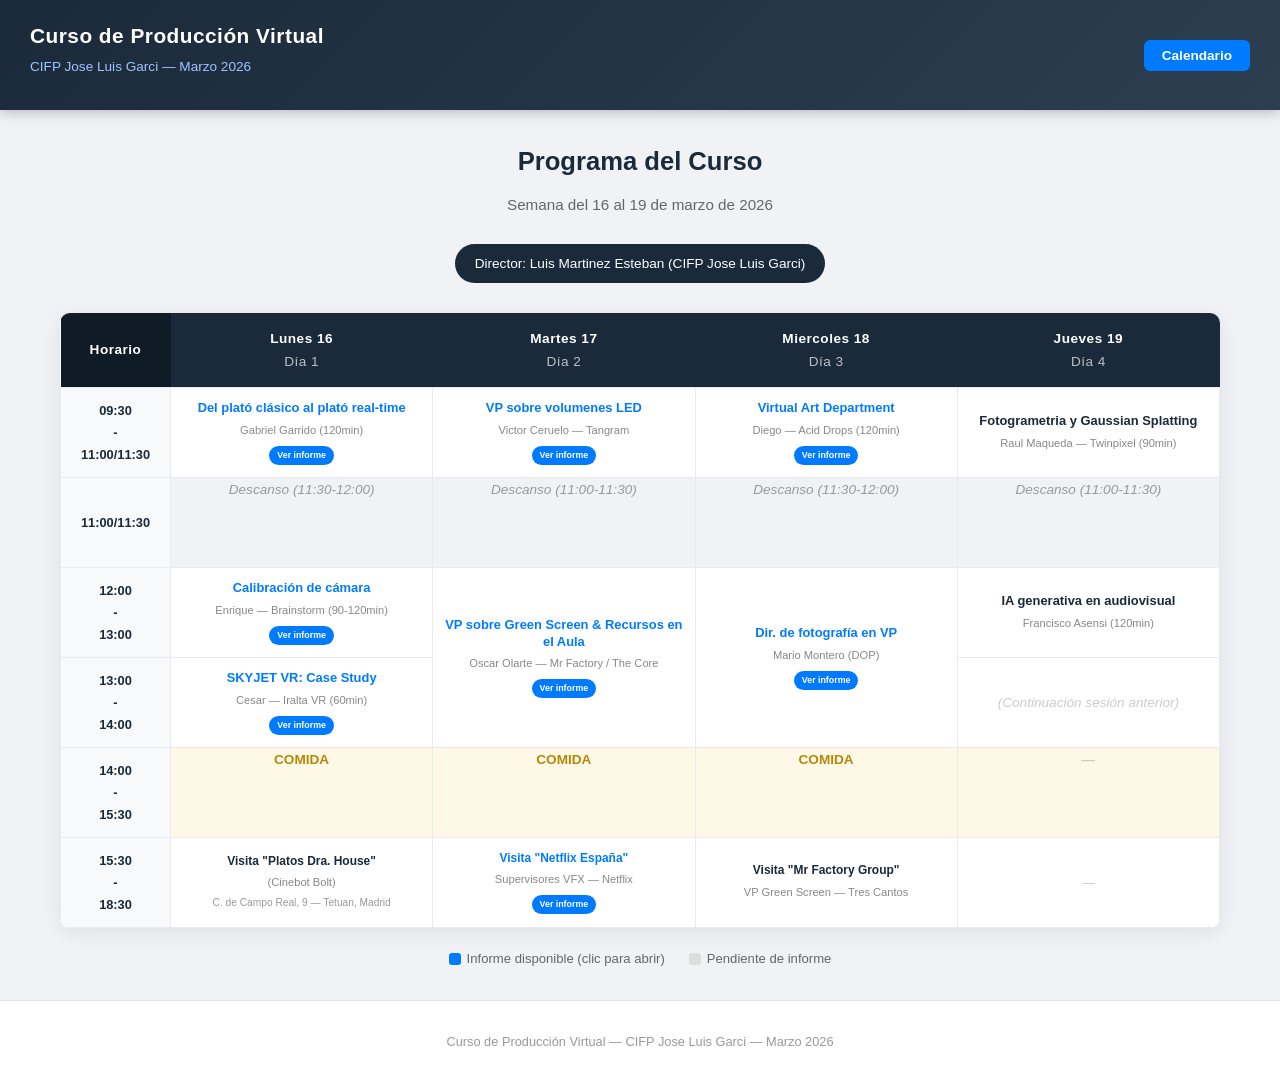
==== commit 6ec3640d: "Corregir duración de Mario Montero en calendario (12:00-14:00, rowspan=2) Co-Authored-By: Claude Opu" ====
--- a/index.html
+++ b/index.html
@@ -581,10 +581,10 @@
                             <span class="cal-badge">Ver informe</span>
                         </div>
                     </td>
-                    <td>
-                        <div class="cal-cell clickable" onclick="showTalk('charla03-2')">
+                    <td rowspan="2">
+                        <div class="cal-cell clickable" onclick="showTalk('charla03-2')" style="height:100%;">
                             <div class="cal-title">Dir. de fotografía en VP</div>
-                            <div class="cal-speaker">Mario Montero (DOP) (120min)</div>
+                            <div class="cal-speaker">Mario Montero (DOP)</div>
                             <span class="cal-badge">Ver informe</span>
                         </div>
                     </td>
@@ -604,9 +604,6 @@
                             <div class="cal-speaker">Cesar &mdash; Iralta VR (60min)</div>
                             <span class="cal-badge">Ver informe</span>
                         </div>
-                    </td>
-                    <td>
-                        <div class="cal-cell cal-nodata" style="font-style:italic;">(Continuación sesión anterior)</div>
                     </td>
                     <td>
                         <div class="cal-cell cal-nodata" style="font-style:italic;">(Continuación sesión anterior)</div>
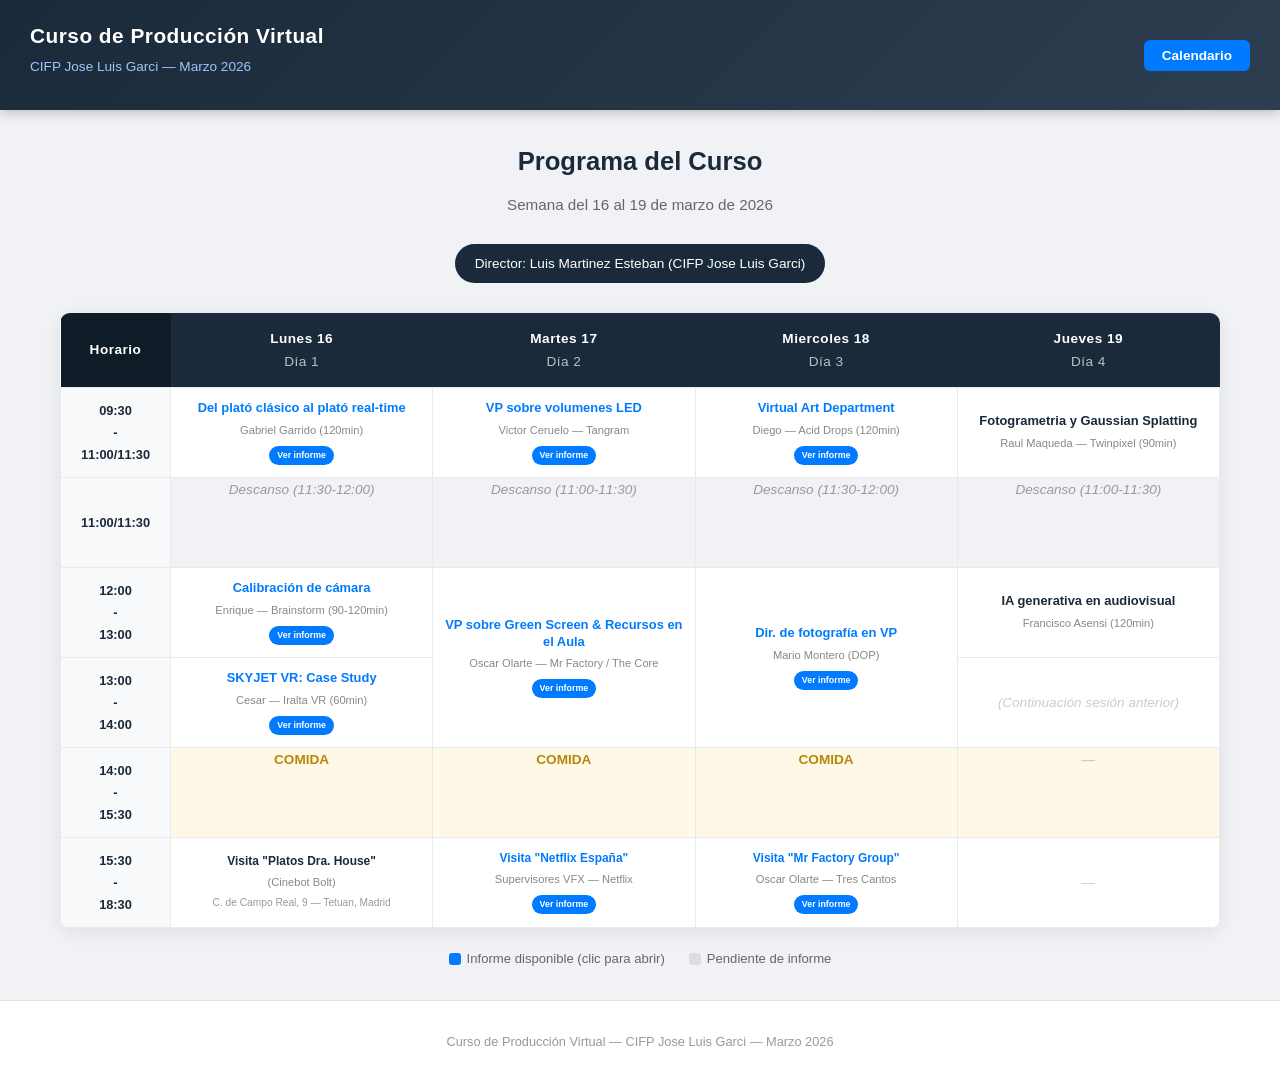
==== commit 2817ae3b: "Añadir charla 03-3: Visita a MR Factory Group (Oscar Olarte) Demostración técnica en Tres Cantos: Cy" ====
--- a/index.html
+++ b/index.html
@@ -635,9 +635,10 @@
                         </div>
                     </td>
                     <td>
-                        <div class="cal-cell cal-visit">
+                        <div class="cal-cell cal-visit clickable" onclick="showTalk('charla03-3')">
                             <div class="cal-title">Visita "Mr Factory Group"</div>
-                            <div class="cal-speaker">VP Green Screen &mdash; Tres Cantos</div>
+                            <div class="cal-speaker">Oscar Olarte &mdash; Tres Cantos</div>
+                            <span class="cal-badge">Ver informe</span>
                         </div>
                     </td>
                     <td>
@@ -698,6 +699,10 @@
                 Dirección de Fotografía en VP
                 <span class="speaker">Mario Montero &mdash; DOP</span>
             </button>
+            <button class="talk-btn" onclick="showTalk('charla03-3')">
+                Visita MR Factory Group
+                <span class="speaker">Oscar Olarte &mdash; MR Factory</span>
+            </button>
         </div>
     </aside>
 
@@ -3354,7 +3359,186 @@
 
 <a href="#top" class="back-top">&uarr; Volver arriba</a>&nbsp;&nbsp;<a href="javascript:goHome()" class="back-top" style="background:#007bff;">&#9776; Calendario</a>
 
-      
+
+</div>
+
+<!-- ════════════════════════════════════════════════════════════ -->
+<!-- CHARLA 03-3: Visita a MR Factory Group — Demostración Técnica -->
+<!-- ════════════════════════════════════════════════════════════ -->
+<div class="talk-content" id="charla03-3">
+    <div class="talk-header">
+        <h2 class="talk-title">Charla 03-3: Visita a MR Factory Group &mdash; Demostraci&oacute;n T&eacute;cnica</h2>
+        <div class="talk-meta">
+            <strong>Ponente:</strong> Oscar Olarte &mdash; MR Factory Group<br>
+            <strong>Ubicaci&oacute;n:</strong> MR Factory Group, Tres Cantos (Madrid)<br>
+            <strong>Fecha:</strong> Mi&eacute;rcoles 18 de marzo de 2026
+        </div>
+    </div>
+
+<div class="section-nav">
+    <div class="section-nav-title">Contenidos</div>
+    <ul>
+        <li><a href="#c33-resumen">Resumen Ejecutivo</a></li>
+        <li><a href="#c33-cybergaffer">CyberGaffer: Configuraci&oacute;n y Calibraci&oacute;n</a></li>
+        <li><a href="#c33-limitaciones">Limitaciones del Sistema y Debate 80/20</a></li>
+        <li><a href="#c33-hdr">Captura HDR y Flujos de Trabajo</a></li>
+        <li><a href="#c33-fotogrametria">Fotogrametr&iacute;a y Escaneo 3D</a></li>
+        <li><a href="#c33-gaussian">Gaussian Splatting: Captura y Reconstrucci&oacute;n</a></li>
+        <li><a href="#c33-plates">Plates: Captura y Preparaci&oacute;n de Fondos</a></li>
+        <li><a href="#c33-signal">Cadena de Se&ntilde;al y Pipeline T&eacute;cnico</a></li>
+        <li><a href="#c33-tlci">TLCI, Calidad de Luz y Chrome Ball</a></li>
+        <li><a href="#c33-nodal">Nodal Ninja y Captura Panor&aacute;mica</a></li>
+        <li><a href="#c33-glosario">Glosario de T&eacute;rminos</a></li>
+    </ul>
+</div>
+
+<div class="executive-summary" id="c33-resumen">
+    <h3 class="section-title" style="border:none;padding:0;margin:0 0 12px 0;">Resumen Ejecutivo</h3>
+    <p>Visita pr&aacute;ctica a las instalaciones de MR Factory Group en Tres Cantos (Madrid), guiada por Oscar Olarte. La sesi&oacute;n se centra en la <b>demostraci&oacute;n en vivo</b> de las herramientas y flujos de trabajo empleados en la producci&oacute;n virtual sobre green screen y volumen LED: CyberGaffer para simulaci&oacute;n de iluminaci&oacute;n en tiempo real, captura HDR de entornos, fotogrametr&iacute;a de objetos y espacios, Gaussian Splatting como alternativa intermedia entre plates planos y 3D completo, y toda la cadena de se&ntilde;al desde la captura hasta la pantalla. Luis Mart&iacute;nez, Director de Fotograf&iacute;a presente en la visita, enriquece la demostraci&oacute;n debatiendo con Olarte sobre las implicaciones pr&aacute;cticas de cada herramienta desde la perspectiva del DOP. La sesi&oacute;n combina explicaci&oacute;n te&oacute;rica con manipulaci&oacute;n directa del equipamiento, ofreciendo una visi&oacute;n realista de las capacidades y limitaciones actuales de la tecnolog&iacute;a.</p>
+</div>
+
+<h3 class="section-title" id="c33-cybergaffer">CyberGaffer: Configuraci&oacute;n y Calibraci&oacute;n</h3>
+<p>CyberGaffer es un plugin de Unreal Engine que permite al equipo de iluminaci&oacute;n <b>previsualizar y controlar luces virtuales en tiempo real</b> dentro del motor gr&aacute;fico. Oscar Olarte demuestra c&oacute;mo se configura una escena con CyberGaffer, asignando fixtures virtuales que se corresponden con las luminarias f&iacute;sicas del plat&oacute;. El sistema permite:</p>
+<ul class="content-list">
+    <li><b>Asignaci&oacute;n de fixtures:</b> Cada luz f&iacute;sica del set tiene su equivalente virtual en Unreal. Los cambios en la herramienta se reflejan instant&aacute;neamente en la escena renderizada.</li>
+    <li><b>Calibraci&oacute;n de intensidades:</b> Se ajustan las intensidades virtuales para que coincidan con las lecturas reales del fot&oacute;metro en set, asegurando coherencia entre mundo f&iacute;sico y virtual.</li>
+    <li><b>Temperatura de color:</b> CyberGaffer permite simular distintas temperaturas de color (desde tungsteno a luz d&iacute;a) para previsualizar c&oacute;mo afectar&aacute; la mezcla de luces a la escena final.</li>
+    <li><b>Flujo de trabajo colaborativo:</b> El gaffer y el DOP pueden experimentar con esquemas de iluminaci&oacute;n antes de mover una sola luz f&iacute;sica, ahorrando tiempo significativo en el d&iacute;a de rodaje.</li>
+</ul>
+<div class="experience-box">
+    <div class="experience-box-title">Demostraci&oacute;n en Vivo: Setup Inicial de CyberGaffer</div>
+    <p>Olarte muestra el proceso completo de setup: importar el layout del set en Unreal, posicionar las luces virtuales seg&uacute;n el plano de planta, calibrar cada fixture contra mediciones reales con fot&oacute;metro, y verificar la coherencia visual en la pantalla LED. El proceso completo de calibraci&oacute;n inicial puede llevar entre <b>2 y 4 horas</b> dependiendo de la complejidad del set.</p>
+</div>
+
+<h3 class="section-title" id="c33-limitaciones">Limitaciones del Sistema y Debate 80/20</h3>
+<p>Luis Mart&iacute;nez plantea una cuesti&oacute;n cr&iacute;tica: &iquest;hasta d&oacute;nde llega realmente CyberGaffer y d&oacute;nde empieza la necesidad de intervenci&oacute;n manual del DOP? El debate entre Olarte y Mart&iacute;nez revela las tensiones pr&aacute;cticas:</p>
+<ul class="content-list">
+    <li><b>Regla del 80/20:</b> CyberGaffer resuelve aproximadamente el 80% de la iluminaci&oacute;n base, pero el 20% restante &mdash; los matices, las sombras narrativas, los acentos de luz &mdash; sigue requiriendo la intervenci&oacute;n art&iacute;stica del DOP con luces f&iacute;sicas.</li>
+    <li><b>L&iacute;mites de la simulaci&oacute;n:</b> La simulaci&oacute;n en tiempo real no reproduce con total precisi&oacute;n las caracter&iacute;sticas de cada luminaria f&iacute;sica (patr&oacute;n de emisi&oacute;n, calidad espectral, ca&iacute;da de luz).</li>
+    <li><b>Dependencia del calibrado:</b> Si la calibraci&oacute;n inicial no es precisa, toda la previsualizaci&oacute;n queda comprometida. Se requiere personal formado espec&iacute;ficamente en el pipeline.</li>
+    <li><b>Postura del DOP (Luis Mart&iacute;nez):</b> La herramienta es excelente para comunicaci&oacute;n interdepartamental y previsi&oacute;n, pero no sustituye el ojo entrenado del director de fotograf&iacute;a para la toma de decisiones finales.</li>
+    <li><b>Postura t&eacute;cnica (Olarte):</b> El valor real est&aacute; en reducir el tiempo de prueba y error en set, permitiendo llegar al d&iacute;a de rodaje con un esquema de iluminaci&oacute;n ya validado virtualmente.</li>
+</ul>
+<div class="experience-box">
+    <div class="experience-box-title">Debate en Vivo: El 80/20 de la Iluminaci&oacute;n Virtual</div>
+    <p>Mart&iacute;nez y Olarte debaten frente a los asistentes sobre un ejemplo concreto: una escena de interior con luz de ventana. CyberGaffer configura la luz base correctamente, pero Luis Mart&iacute;nez se&ntilde;ala que falta el <b>&ldquo;aire&rdquo;</b> &mdash; esos peque&ntilde;os toques de luz de relleno, las peque&ntilde;as sombras que dan volumen al rostro, el ligero degradado en la pared de fondo &mdash; que solo se consiguen con intervenci&oacute;n manual. Ambos coinciden en que la herramienta es indispensable, pero que el arte de iluminar sigue siendo humano.</p>
+</div>
+
+<h3 class="section-title" id="c33-hdr">Captura HDR y Flujos de Trabajo</h3>
+<p>La captura de im&aacute;genes de alto rango din&aacute;mico (HDR) es fundamental para la producci&oacute;n virtual, ya que proporciona la informaci&oacute;n lum&iacute;nica del entorno real que se utilizar&aacute; como base para la iluminaci&oacute;n virtual. Olarte explica los flujos de trabajo empleados en MR Factory:</p>
+<ul class="content-list">
+    <li><b>HDRI de entorno (Environment Maps):</b> Capturas esf&eacute;ricas de 360&deg; en alto rango din&aacute;mico que codifican toda la informaci&oacute;n lum&iacute;nica de una localizaci&oacute;n: direcci&oacute;n, intensidad y color de cada fuente de luz.</li>
+    <li><b>Bracketing de exposici&oacute;n:</b> Se capturan m&uacute;ltiples exposiciones (t&iacute;picamente entre 7 y 13 stops) que luego se fusionan para obtener el rango din&aacute;mico completo, desde las sombras m&aacute;s profundas hasta las fuentes de luz directa.</li>
+    <li><b>Chrome ball como referencia:</b> La bola cromada se fotograf&iacute;a en cada localizaci&oacute;n para capturar un mapa de reflexi&oacute;n del entorno. Proporciona una referencia r&aacute;pida de la direcci&oacute;n y calidad de la luz.</li>
+    <li><b>Uso en el pipeline:</b> Los HDRIs se utilizan tanto para iluminaci&oacute;n basada en imagen (IBL) en los motores de render como para referencia del DOP al replicar condiciones lum&iacute;nicas en el volumen.</li>
+</ul>
+<div class="experience-box">
+    <div class="experience-box-title">Demostraci&oacute;n: Captura HDR con Bracketing</div>
+    <p>Olarte realiza una captura HDR en vivo en las instalaciones, mostrando el proceso completo: posicionamiento del tr&iacute;pode con cabezal panor&aacute;mico, configuraci&oacute;n de la secuencia de bracketing en la c&aacute;mara, captura de las m&uacute;ltiples exposiciones, y el resultado final fusionado. Destaca la importancia de <b>evitar movimiento</b> entre las exposiciones y de incluir siempre la bola cromada y una carta de color en al menos una de las tomas.</p>
+</div>
+
+<h3 class="section-title" id="c33-fotogrametria">Fotogrametr&iacute;a y Escaneo 3D</h3>
+<p>La fotogrametr&iacute;a permite crear modelos 3D de objetos y espacios reales a partir de fotograf&iacute;as, un recurso esencial para integrar elementos reales en entornos virtuales. El flujo de trabajo demostrado:</p>
+<ul class="content-list">
+    <li><b>Captura fotogr&aacute;fica:</b> Se toman cientos de fotograf&iacute;as de un objeto o espacio desde m&uacute;ltiples &aacute;ngulos, con solapamiento suficiente (60-80%) entre tomas consecutivas.</li>
+    <li><b>Procesamiento:</b> Software como Reality Capture o Metashape procesa las im&aacute;genes, identifica puntos comunes y reconstruye la geometr&iacute;a 3D con textura fotorrealista.</li>
+    <li><b>Optimizaci&oacute;n para tiempo real:</b> Los modelos resultantes suelen tener millones de pol&iacute;gonos y deben optimizarse (retopolog&iacute;a, baking de texturas) para funcionar en Unreal Engine a velocidad de tiempo real.</li>
+    <li><b>Aplicaciones en VP:</b> Props virtuales que coinciden exactamente con los f&iacute;sicos, extensiones de decorado, y creaci&oacute;n de entornos completos basados en localizaciones reales.</li>
+</ul>
+<div class="experience-box">
+    <div class="experience-box-title">Demostraci&oacute;n: Escaneo Fotogram&eacute;trico de un Objeto</div>
+    <p>Se realiza un escaneo fotogram&eacute;trico en vivo de un objeto del estudio. Olarte muestra las t&eacute;cnicas de captura: iluminaci&oacute;n difusa para evitar reflejos especulares, distancia consistente, patr&oacute;n de captura en espiral ascendente, y la importancia de incluir escala de referencia. El procesamiento completo puede tardar desde <b>30 minutos hasta varias horas</b> dependiendo del n&uacute;mero de im&aacute;genes y la resoluci&oacute;n deseada.</p>
+</div>
+
+<h3 class="section-title" id="c33-gaussian">Gaussian Splatting: Captura y Reconstrucci&oacute;n</h3>
+<p>El Gaussian Splatting representa una alternativa intermedia entre los plates planos (2D) y la reconstrucci&oacute;n 3D completa. Oscar Olarte demuestra esta t&eacute;cnica emergente que est&aacute; transformando los flujos de trabajo en producci&oacute;n virtual:</p>
+<ul class="content-list">
+    <li><b>Principio b&aacute;sico:</b> En lugar de reconstruir geometr&iacute;a con pol&iacute;gonos, Gaussian Splatting representa la escena como una nube de &ldquo;splats&rdquo; gaussianos (primitivas 3D semitransparentes) que, combinados, reproducen la apariencia visual del entorno original.</li>
+    <li><b>Captura:</b> Similar a la fotogrametr&iacute;a, se requiere un conjunto de fotograf&iacute;as o un v&iacute;deo capturado desde m&uacute;ltiples &aacute;ngulos. El procesamiento es significativamente m&aacute;s r&aacute;pido que la fotogrametr&iacute;a tradicional.</li>
+    <li><b>Resultado navegable:</b> A diferencia de un plate plano, el resultado permite cierto movimiento de c&aacute;mara (paralaje limitado), lo que lo hace m&aacute;s vers&aacute;til para fondos de producci&oacute;n virtual.</li>
+    <li><b>Limitaciones:</b> No es geometr&iacute;a real, por lo que las superficies reflectantes y las zonas no capturadas presentan artefactos. El rango de movimiento de c&aacute;mara es limitado respecto a un entorno 3D completo.</li>
+    <li><b>Ventaja de coste:</b> Comparado con la creaci&oacute;n de un entorno 3D completo en Unreal, el Gaussian Splatting de una localizaci&oacute;n real requiere una fracci&oacute;n del tiempo y presupuesto.</li>
+</ul>
+<div class="experience-box">
+    <div class="experience-box-title">Comparativa en Vivo: Plate vs. Gaussian Splatting vs. 3D</div>
+    <p>Olarte muestra el mismo entorno representado en tres formatos distintos sobre la pantalla LED: un plate plano fotogr&aacute;fico, una reconstrucci&oacute;n por Gaussian Splatting, y un modelo 3D completo en Unreal. Al mover la c&aacute;mara, las diferencias son evidentes: el plate no tiene paralaje, el splatting ofrece <b>paralaje limitado pero convincente</b>, y el 3D permite movimiento total. El coste de producci&oacute;n de cada uno var&iacute;a en &oacute;rdenes de magnitud.</p>
+</div>
+
+<h3 class="section-title" id="c33-plates">Plates: Captura y Preparaci&oacute;n de Fondos</h3>
+<p>Los plates siguen siendo la opci&oacute;n m&aacute;s econ&oacute;mica y r&aacute;pida para fondos de producci&oacute;n virtual. Olarte detalla el proceso de captura profesional:</p>
+<ul class="content-list">
+    <li><b>Resoluci&oacute;n:</b> Los plates deben capturarse a la mayor resoluci&oacute;n posible (m&iacute;nimo 8K para pantallas LED de pitch fino) para evitar que se perciban artefactos de compresi&oacute;n o p&iacute;xeles.</li>
+    <li><b>Movimiento controlado:</b> Para plates con paralaje, se utilizan sistemas motorizados (sliders, cabezas rob&oacute;ticas) que permiten movimientos suaves y repetibles.</li>
+    <li><b>Sincronizaci&oacute;n:</b> El plate debe reproducirse en sincron&iacute;a con el movimiento de la c&aacute;mara de rodaje para mantener la coherencia de perspectiva.</li>
+    <li><b>Limitaci&oacute;n fundamental:</b> Un plate es una imagen fija o un v&iacute;deo pregrabado; no permite cambiar la iluminaci&oacute;n, la hora del d&iacute;a ni el punto de vista m&aacute;s all&aacute; de lo capturado originalmente.</li>
+</ul>
+
+<h3 class="section-title" id="c33-signal">Cadena de Se&ntilde;al y Pipeline T&eacute;cnico</h3>
+<p>La cadena de se&ntilde;al en producci&oacute;n virtual es considerablemente m&aacute;s compleja que en un rodaje tradicional. Olarte recorre cada eslab&oacute;n del pipeline implementado en MR Factory:</p>
+<ul class="content-list">
+    <li><b>Generaci&oacute;n de contenido:</b> Unreal Engine renderiza la escena en tiempo real, enviando la se&ntilde;al de v&iacute;deo al procesador de la pantalla LED.</li>
+    <li><b>Tracking de c&aacute;mara:</b> Los datos del sistema de tracking (posici&oacute;n y rotaci&oacute;n de la c&aacute;mara) se env&iacute;an a Unreal v&iacute;a protocolo FreeD o similar, actualizando la perspectiva del render en tiempo real.</li>
+    <li><b>Procesador LED:</b> Recibe la se&ntilde;al de v&iacute;deo y la distribuye entre los m&oacute;dulos de la pantalla, gestionando la correcci&oacute;n de color, el mapeo de p&iacute;xeles y la calibraci&oacute;n de uniformidad.</li>
+    <li><b>Sincronizaci&oacute;n (Genlock):</b> Todos los dispositivos (c&aacute;mara, motor de render, procesador LED) deben estar sincronizados al mismo reloj de referencia para evitar tearing y artefactos de desincronizaci&oacute;n.</li>
+    <li><b>Latencia:</b> Cada eslab&oacute;n a&ntilde;ade latencia. El objetivo es mantener la latencia total por debajo de <b>2-3 frames</b> para que el movimiento de c&aacute;mara se sienta natural.</li>
+</ul>
+<div class="experience-box">
+    <div class="experience-box-title">Recorrido T&eacute;cnico: Del Render a la Pantalla</div>
+    <p>Olarte lleva a los asistentes por el recorrido f&iacute;sico de la se&ntilde;al: desde el rack de servidores donde corre Unreal Engine, pasando por los switches de v&iacute;deo, el procesador Brompton (o equivalente), hasta los m&oacute;dulos individuales de la pantalla LED. Cada conexi&oacute;n f&iacute;sica se explica: <b>fibra &oacute;ptica</b> para las distancias largas, cables de red para la distribuci&oacute;n a m&oacute;dulos, y la importancia de la redundancia en las conexiones cr&iacute;ticas.</p>
+</div>
+
+<h3 class="section-title" id="c33-tlci">TLCI, Calidad de Luz y Chrome Ball</h3>
+<p>La calidad de la luz emitida por las pantallas LED es un factor cr&iacute;tico que determina la credibilidad de la imagen final. La sesi&oacute;n aborda las m&eacute;tricas y herramientas de evaluaci&oacute;n:</p>
+<ul class="content-list">
+    <li><b>TLCI (Television Lighting Consistency Index):</b> M&eacute;trica espec&iacute;fica para evaluar c&oacute;mo una fuente de luz se comporta ante una c&aacute;mara. Valores superiores a 90 se consideran excelentes. Las pantallas LED var&iacute;an enormemente en TLCI seg&uacute;n fabricante y modelo.</li>
+    <li><b>CRI vs. TLCI:</b> El CRI mide la reproducci&oacute;n crom&aacute;tica para el ojo humano; el TLCI mide espec&iacute;ficamente para el sensor de la c&aacute;mara. Una pantalla puede tener buen CRI pero TLCI deficiente.</li>
+    <li><b>Impacto en tonos de piel:</b> La deficiencia espectral de los LED afecta especialmente a los tonos de piel, que son extremadamente sensibles a variaciones de color. Luis Mart&iacute;nez confirma que este es uno de los mayores retos pr&aacute;cticos.</li>
+    <li><b>Chrome ball (bola cromada):</b> Esfera altamente reflectante que se coloca en el set para capturar un mapa esf&eacute;rico de reflexiones del entorno. Sirve como referencia de iluminaci&oacute;n para VFX y como herramienta de verificaci&oacute;n de coherencia lum&iacute;nica.</li>
+    <li><b>Grey ball (bola gris):</b> Esfera gris neutra (18%) que muestra c&oacute;mo la luz del entorno afecta a una superficie difusa. Complementa la informaci&oacute;n de la chrome ball.</li>
+</ul>
+<div class="experience-box">
+    <div class="experience-box-title">Medici&oacute;n en Vivo: TLCI de la Pantalla del Estudio</div>
+    <p>Se realiza una medici&oacute;n del TLCI de la pantalla LED del estudio de MR Factory utilizando un espectrofot&oacute;metro. Olarte y Mart&iacute;nez analizan los resultados: identifican las longitudes de onda donde el espectro del LED presenta <b>picos y valles</b> respecto a un espectro continuo ideal, y discuten c&oacute;mo estas deficiencias afectan a la fidelidad crom&aacute;tica en c&aacute;mara.</p>
+</div>
+
+<h3 class="section-title" id="c33-nodal">Nodal Ninja y Captura Panor&aacute;mica</h3>
+<p>El Nodal Ninja es un cabezal panor&aacute;mico de precisi&oacute;n utilizado para capturar im&aacute;genes esf&eacute;ricas (360&deg;) sin error de paralaje, esencial para la creaci&oacute;n de HDRIs y plates panor&aacute;micos:</p>
+<ul class="content-list">
+    <li><b>Punto nodal:</b> El cabezal permite rotar la c&aacute;mara exactamente alrededor del punto nodal de la lente, eliminando el paralaje entre fotograf&iacute;as adyacentes y permitiendo un cosido (stitching) perfecto.</li>
+    <li><b>Configuraci&oacute;n:</b> Se calibra para cada combinaci&oacute;n de cuerpo de c&aacute;mara y lente, ajustando los ejes de rotaci&oacute;n para que coincidan con el punto de entrada pupilar.</li>
+    <li><b>Patr&oacute;n de captura:</b> T&iacute;picamente se capturan entre 6 y 12 posiciones horizontales (dependiendo de la focal) m&aacute;s z&eacute;nit y nadir, con m&uacute;ltiples exposiciones en cada posici&oacute;n para HDR.</li>
+    <li><b>Software de cosido:</b> Las im&aacute;genes se procesan en software especializado (PTGui, Hugin) que las fusiona en una proyecci&oacute;n equirectangular &uacute;nica de 360&deg;&times;180&deg;.</li>
+</ul>
+<div class="experience-box">
+    <div class="experience-box-title">Demostraci&oacute;n: Captura Panor&aacute;mica con Nodal Ninja</div>
+    <p>Olarte monta y calibra el Nodal Ninja en directo, explicando c&oacute;mo encontrar el punto nodal de la lente mediante la t&eacute;cnica de prueba de paralaje con dos objetos a distinta profundidad. Realiza una captura completa de 360&deg; del estudio con bracketing HDR, mostrando el <b>flujo completo</b> desde el montaje del equipo hasta la obtenci&oacute;n del HDRI final cosido.</p>
+</div>
+
+<h3 class="section-title" id="c33-glosario">Glosario de T&eacute;rminos</h3>
+<table class="glossary-table">
+    <thead><tr><th>T&eacute;rmino</th><th>Definici&oacute;n</th></tr></thead>
+    <tbody>
+        <tr><td><b>CyberGaffer</b></td><td>Plugin de Unreal Engine para simulaci&oacute;n y control de iluminaci&oacute;n en tiempo real, permitiendo previsualizar esquemas lum&iacute;nicos antes del rodaje.</td></tr>
+        <tr><td><b>HDRI (High Dynamic Range Image)</b></td><td>Imagen con rango din&aacute;mico extendido que codifica la informaci&oacute;n lum&iacute;nica completa de un entorno, utilizada como fuente de iluminaci&oacute;n basada en imagen (IBL).</td></tr>
+        <tr><td><b>Fotogrametr&iacute;a</b></td><td>T&eacute;cnica de reconstrucci&oacute;n 3D a partir de m&uacute;ltiples fotograf&iacute;as, utilizada para crear modelos digitales de objetos y espacios reales.</td></tr>
+        <tr><td><b>Gaussian Splatting</b></td><td>T&eacute;cnica de representaci&oacute;n 3D que utiliza primitivas gaussianas semitransparentes en lugar de pol&iacute;gonos, ofreciendo visualizaci&oacute;n fotorrealista con paralaje limitado.</td></tr>
+        <tr><td><b>Plate</b></td><td>Imagen o v&iacute;deo de fondo pregrabado en una localizaci&oacute;n real, reproducido en la pantalla LED como fondo de escena durante el rodaje.</td></tr>
+        <tr><td><b>Genlock</b></td><td>Sistema de sincronizaci&oacute;n que asegura que todos los dispositivos del pipeline (c&aacute;mara, render, procesador LED) funcionan con el mismo reloj de referencia.</td></tr>
+        <tr><td><b>TLCI</b></td><td>Television Lighting Consistency Index: m&eacute;trica que eval&uacute;a la calidad de una fuente de luz espec&iacute;ficamente para su comportamiento ante el sensor de una c&aacute;mara.</td></tr>
+        <tr><td><b>Chrome Ball</b></td><td>Esfera altamente reflectante utilizada como referencia de iluminaci&oacute;n en set, capturando un mapa esf&eacute;rico del entorno lum&iacute;nico para VFX.</td></tr>
+        <tr><td><b>Grey Ball</b></td><td>Esfera gris neutra (18% reflectancia) que muestra c&oacute;mo la luz ambiental afecta a una superficie difusa, complementando la chrome ball.</td></tr>
+        <tr><td><b>Nodal Ninja</b></td><td>Cabezal panor&aacute;mico de precisi&oacute;n que permite rotar la c&aacute;mara alrededor del punto nodal de la lente, eliminando el paralaje en capturas esf&eacute;ricas.</td></tr>
+        <tr><td><b>Punto Nodal</b></td><td>Punto de entrada pupilar de la lente alrededor del cual debe rotar la c&aacute;mara para evitar paralaje entre fotograf&iacute;as adyacentes en capturas panor&aacute;micas.</td></tr>
+        <tr><td><b>IBL (Image-Based Lighting)</b></td><td>T&eacute;cnica de iluminaci&oacute;n que utiliza im&aacute;genes HDR del entorno real como fuente de luz en la escena virtual, replicando las condiciones lum&iacute;nicas originales.</td></tr>
+        <tr><td><b>Bracketing</b></td><td>T&eacute;cnica de captura de m&uacute;ltiples exposiciones de la misma escena para cubrir el rango din&aacute;mico completo, desde sombras profundas hasta luces altas.</td></tr>
+        <tr><td><b>FreeD</b></td><td>Protocolo est&aacute;ndar de comunicaci&oacute;n para datos de tracking de c&aacute;mara (posici&oacute;n XYZ y rotaci&oacute;n), utilizado entre el sistema de tracking y el motor de render.</td></tr>
+        <tr><td><b>Procesador LED (Brompton, etc.)</b></td><td>Dispositivo que recibe la se&ntilde;al de v&iacute;deo y la distribuye entre los m&oacute;dulos de la pantalla LED, gestionando calibraci&oacute;n, mapeo y correcci&oacute;n de color.</td></tr>
+        <tr><td><b>Pitch</b></td><td>Distancia entre los centros de p&iacute;xeles adyacentes en una pantalla LED. Menor pitch significa mayor resoluci&oacute;n y permite menor distancia de c&aacute;mara a pantalla.</td></tr>
+    </tbody>
+</table>
+
+<a href="#charla03-3" class="back-top">&uarr; Volver al inicio de esta charla</a>&nbsp;&nbsp;<a href="javascript:goHome()" class="back-top" style="background:#007bff;">&#9776; Calendario</a>
+
 </div>
 
     </main>
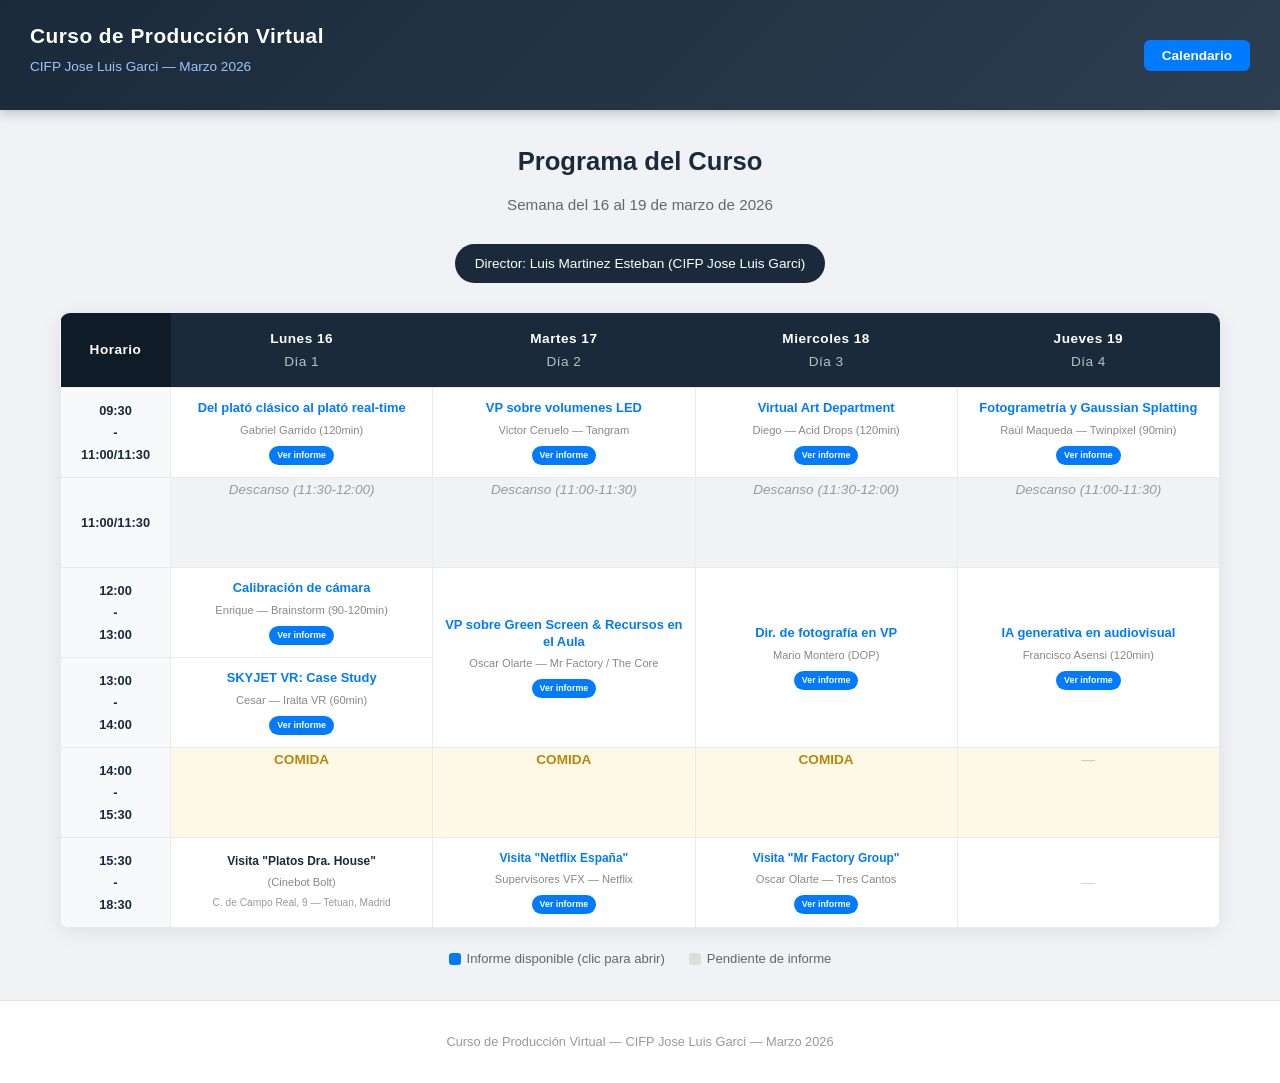
==== commit 592f8561: "Añadir Día 4: Fotogrametría y Gaussian Splatting (Raúl Maqueda) + IA Generativa en Audiovisual (Fran" ====
--- a/index.html
+++ b/index.html
@@ -1,485 +1,10 @@
-<!DOCTYPE
-    
- html>
+<!DOCTYPE html>
 <html lang="es">
 <head>
     <meta charset="UTF-8">
     <meta name="viewport" content="width=device-width, initial-scale=1.0">
     <title>Curso de Producción Virtual - CIFP Jose Luis Garci 2026</title>
-    <style>
-        *, *::before, *::after { box-sizing: border-box; margin: 0; padding: 0; }
-
-        body {
-            font-family: 'Segoe UI', Roboto, Helvetica, Arial, sans-serif;
-            line-height: 1.7;
-            color: #2c3e50;
-            background-color: #f0f2f5;
-        }
-
-        /* ── Top bar ── */
-        .topbar {
-            background: linear-gradient(135deg, #1a2a3a 0%, #2c3e50 100%);
-            color: #fff;
-            padding: 18px 30px;
-            position: sticky;
-            top: 0;
-            z-index: 100;
-            box-shadow: 0 2px 12px rgba(0,0,0,.25);
-        }
-        .topbar h1 {
-            font-size: 1.3em;
-            font-weight: 700;
-            letter-spacing: .5px;
-        }
-        .topbar p { font-size: .85em; color: #a0c4ff; margin-top: 2px; }
-
-        /* ── Day tabs ── */
-        .day-tabs {
-            display: flex;
-            gap: 0;
-            background: #fff;
-            border-bottom: 2px solid #e0e0e0;
-            position: sticky;
-            top: 72px;
-            z-index: 99;
-            box-shadow: 0 1px 4px rgba(0,0,0,.06);
-        }
-        .day-tab {
-            flex: 1;
-            text-align: center;
-            padding: 14px 10px;
-            font-weight: 700;
-            font-size: .95em;
-            cursor: pointer;
-            color: #666;
-            border-bottom: 3px solid transparent;
-            transition: all .2s;
-            background: none;
-            border-top: none; border-left: none; border-right: none;
-        }
-        .day-tab:hover { color: #1a2a3a; background: #f8f9fa; }
-        .day-tab.active { color: #1a2a3a; border-bottom-color: #007bff; background: #f0f6ff; }
-
-        /* ── Layout ── */
-        .layout {
-            display: flex;
-            max-width: 1280px;
-            margin: 0 auto;
-            min-height: calc(100vh - 130px);
-        }
-
-        /* ── Sidebar ── */
-        .sidebar {
-            width: 280px;
-            min-width: 280px;
-            background: #fff;
-            border-right: 1px solid #e0e0e0;
-            padding: 20px 0;
-            position: sticky;
-            top: 115px;
-            height: calc(100vh - 115px);
-            overflow-y: auto;
-        }
-        .sidebar-section { padding: 0 16px; margin-bottom: 20px; }
-        .sidebar-section h3 {
-            font-size: .7em;
-            text-transform: uppercase;
-            letter-spacing: 1.5px;
-            color: #999;
-            margin-bottom: 10px;
-            padding-bottom: 6px;
-            border-bottom: 1px solid #eee;
-        }
-        .talk-btn {
-            display: block;
-            width: 100%;
-            text-align: left;
-            padding: 10px 14px;
-            margin-bottom: 4px;
-            border: none;
-            border-radius: 6px;
-            background: none;
-            cursor: pointer;
-            font-size: .88em;
-            color: #444;
-            transition: all .15s;
-            line-height: 1.4;
-        }
-        .talk-btn:hover { background: #f0f6ff; color: #007bff; }
-        .talk-btn.active { background: #007bff; color: #fff; font-weight: 600; }
-        .talk-btn .speaker { display: block; font-size: .78em; color: #888; margin-top: 2px; }
-        .talk-btn.active .speaker { color: #c8dfff; }
-
-        /* ── Main content ── */
-        .main {
-            flex: 1;
-            padding: 30px 40px 60px;
-            max-width: 900px;
-        }
-
-        .talk-content { display: none; }
-        .talk-content.active { display: block; }
-
-        /* ── Content styling ── */
-        .talk-header {
-            margin-bottom: 30px;
-            padding-bottom: 20px;
-            border-bottom: 3px solid #007bff;
-        }
-        .talk-header h2 { font-size: 1.8em; color: #1a2a3a; margin-bottom: 8px; }
-        .talk-meta { color: #666; font-size: .95em; }
-        .talk-meta strong { color: #444; }
-
-        .section-title {
-            color: #1a2a3a;
-            font-size: 1.35em;
-            margin-top: 40px;
-            margin-bottom: 16px;
-            padding-left: 14px;
-            border-left: 4px solid #007bff;
-        }
-
-        .subsection-title {
-            color: #2c3e50;
-            font-size: 1.1em;
-            margin-top: 28px;
-            margin-bottom: 12px;
-        }
-
-        .executive-summary {
-            font-style: italic;
-            background: #f0f6ff;
-            border-left: 5px solid #007bff;
-            padding: 20px 24px;
-            margin-bottom: 30px;
-            border-radius: 0 6px 6px 0;
-            font-size: .97em;
-        }
-
-        .experience-box {
-            background: #f8faf8;
-            border: 1px solid #d4edda;
-            border-left: 5px solid #28a745;
-            padding: 20px 24px;
-            margin: 24px 0;
-            border-radius: 0 6px 6px 0;
-        }
-        .experience-box-title {
-            font-size: .78em;
-            font-weight: 700;
-            text-transform: uppercase;
-            letter-spacing: 1px;
-            color: #28a745;
-            margin-bottom: 10px;
-        }
-        .experience-box p { margin: 0; font-size: .95em; }
-
-        .tech-concept {
-            background: #f0f4ff;
-            border-left: 4px solid #5b7fb5;
-            padding: 16px 20px;
-            margin: 16px 0;
-            border-radius: 0 6px 6px 0;
-        }
-
-        .content-list {
-            padding-left: 22px;
-            margin: 14px 0;
-        }
-        .content-list li {
-            margin-bottom: 10px;
-            font-size: .95em;
-        }
-        .content-list li b { color: #1a2a3a; }
-
-        .glossary-table {
-            width: 100%;
-            border-collapse: collapse;
-            margin-top: 16px;
-            font-size: .93em;
-        }
-        .glossary-table th {
-            background: #1a2a3a;
-            color: #fff;
-            text-align: left;
-            padding: 12px 16px;
-        }
-        .glossary-table td {
-            padding: 12px 16px;
-            border-bottom: 1px solid #eee;
-        }
-        .glossary-table tr:hover td { background: #f8f9fa; }
-
-        .glossary-grid {
-            display: grid;
-            grid-template-columns: 180px 1fr;
-            gap: 1px;
-            background: #e0e0e0;
-            border-radius: 6px;
-            overflow: hidden;
-            margin-top: 16px;
-            font-size: .93em;
-        }
-        .glossary-grid dt {
-            background: #1a2a3a;
-            color: #a0c4ff;
-            font-weight: 700;
-            padding: 12px 16px;
-        }
-        .glossary-grid dd {
-            background: #fff;
-            padding: 12px 16px;
-            margin: 0;
-        }
-
-        p { margin-bottom: 14px; font-size: .96em; }
-
-        .citation { font-size: .75em; color: #999; vertical-align: super; margin-left: 2px; }
-
-        /* ── Section nav (TOC inside each talk) ── */
-        .section-nav {
-            background: #f8f9fa;
-            border: 1px solid #e9ecef;
-            border-radius: 6px;
-            padding: 16px 20px;
-            margin-bottom: 30px;
-        }
-        .section-nav-title { font-size: .8em; font-weight: 700; color: #999; text-transform: uppercase; letter-spacing: 1px; margin-bottom: 10px; }
-        .section-nav ul { list-style: none; padding: 0; }
-        .section-nav li { margin-bottom: 6px; }
-        .section-nav a { text-decoration: none; color: #007bff; font-size: .9em; font-weight: 500; }
-        .section-nav a:hover { text-decoration: underline; }
-
-        /* ── Back to top ── */
-        .back-top {
-            display: inline-block;
-            margin-top: 40px;
-            padding: 8px 18px;
-            background: #1a2a3a;
-            color: #fff;
-            border-radius: 4px;
-            text-decoration: none;
-            font-size: .85em;
-        }
-        .back-top:hover { background: #007bff; }
-
-        footer {
-            text-align: center;
-            padding: 30px;
-            font-size: .8em;
-            color: #999;
-            border-top: 1px solid #e0e0e0;
-            background: #fff;
-        }
-
-        /* ── Calendar Home ── */
-        .home-view { display: block; }
-        .talks-view { display: none; }
-        .home-view.hidden { display: none; }
-        .talks-view.visible { display: flex; }
-
-        .calendar-wrapper {
-            max-width: 1200px;
-            margin: 30px auto;
-            padding: 0 20px;
-        }
-        .calendar-intro {
-            text-align: center;
-            margin-bottom: 30px;
-        }
-        .calendar-intro h2 {
-            font-size: 1.6em;
-            color: #1a2a3a;
-            margin-bottom: 8px;
-        }
-        .calendar-intro p { color: #666; font-size: .95em; }
-        .calendar-intro .director {
-            display: inline-block;
-            background: #1a2a3a;
-            color: #fff;
-            padding: 8px 20px;
-            border-radius: 20px;
-            font-size: .85em;
-            margin-top: 12px;
-        }
-
-        .cal-table {
-            width: 100%;
-            border-collapse: collapse;
-            background: #fff;
-            box-shadow: 0 4px 20px rgba(0,0,0,.08);
-            border-radius: 10px;
-            overflow: hidden;
-            table-layout: fixed;
-        }
-        .cal-table th {
-            background: #1a2a3a;
-            color: #fff;
-            padding: 14px 10px;
-            font-size: .85em;
-            text-align: center;
-            letter-spacing: .5px;
-        }
-        .cal-table th:first-child {
-            width: 110px;
-            background: #0f1c28;
-        }
-        .cal-table td {
-            padding: 0;
-            border: 1px solid #e8eaed;
-            vertical-align: top;
-            font-size: .85em;
-            height: 90px;
-        }
-        .cal-table td:first-child {
-            text-align: center;
-            font-weight: 700;
-            color: #1a2a3a;
-            font-size: .8em;
-            background: #f8f9fa;
-            vertical-align: middle;
-            padding: 10px 6px;
-        }
-        .cal-cell {
-            display: flex;
-            flex-direction: column;
-            justify-content: center;
-            align-items: center;
-            text-align: center;
-            height: 100%;
-            padding: 10px 8px;
-            transition: all .2s;
-        }
-        .cal-cell.clickable {
-            cursor: pointer;
-            position: relative;
-        }
-        .cal-cell.clickable:hover {
-            background: #e8f4ff;
-            transform: scale(1.02);
-            box-shadow: inset 0 0 0 2px #007bff;
-            border-radius: 4px;
-        }
-        .cal-cell .cal-title {
-            font-weight: 700;
-            color: #1a2a3a;
-            font-size: .95em;
-            line-height: 1.3;
-            margin-bottom: 4px;
-        }
-        .cal-cell.clickable .cal-title { color: #007bff; }
-        .cal-cell .cal-speaker {
-            font-size: .82em;
-            color: #888;
-        }
-        .cal-cell.clickable .cal-badge {
-            display: inline-block;
-            background: #007bff;
-            color: #fff;
-            font-size: .65em;
-            padding: 2px 8px;
-            border-radius: 10px;
-            margin-top: 6px;
-            font-weight: 600;
-        }
-        .cal-break {
-            background: #f0f2f5;
-            text-align: center;
-            vertical-align: middle;
-            color: #999;
-            font-style: italic;
-            font-size: .82em;
-        }
-        .cal-food {
-            background: #fef9e7;
-            text-align: center;
-            vertical-align: middle;
-            font-weight: 700;
-            color: #b8860b;
-            font-size: .9em;
-        }
-        .cal-visit .cal-title { font-size: .88em; }
-        .cal-visit .cal-location { font-size: .75em; color: #999; margin-top: 2px; }
-        .cal-nodata { color: #ccc; }
-
-        .cal-legend {
-            display: flex;
-            gap: 24px;
-            justify-content: center;
-            margin-top: 20px;
-            flex-wrap: wrap;
-        }
-        .cal-legend-item {
-            display: flex;
-            align-items: center;
-            gap: 6px;
-            font-size: .82em;
-            color: #666;
-        }
-        .cal-legend-dot {
-            width: 12px;
-            height: 12px;
-            border-radius: 3px;
-        }
-        .cal-legend-dot.available { background: #007bff; }
-        .cal-legend-dot.pending { background: #ddd; }
-
-        /* ── Responsive ── */
-        @media (max-width: 900px) {
-            .sidebar { display: none; }
-            .main { padding: 20px 16px 40px; }
-            .talk-header h2 { font-size: 1.4em; }
-            .topbar h1 { font-size: 1.1em; }
-            .cal-table { font-size: .75em; }
-            .cal-table th { padding: 8px 4px; font-size: .75em; }
-            .cal-cell { padding: 6px 4px; }
-            .cal-cell .cal-title { font-size: .82em; }
-            .cal-cell .cal-speaker { font-size: .7em; }
-            .cal-table td:first-child { font-size: .7em; width: 60px; }
-            .calendar-wrapper { padding: 0 8px; }
-            .cal-table th:first-child { width: 60px; }
-        }
-
-        /* ── Mobile nav drawer ── */
-        .mobile-menu-btn {
-            display: none;
-            position: fixed;
-            bottom: 20px;
-            right: 20px;
-            z-index: 200;
-            background: #007bff;
-            color: #fff;
-            border: none;
-            border-radius: 50%;
-            width: 56px;
-            height: 56px;
-            font-size: 1.5em;
-            cursor: pointer;
-            box-shadow: 0 4px 12px rgba(0,123,255,.4);
-        }
-        @media (max-width: 900px) {
-            .mobile-menu-btn.visible { display: block; }
-            .sidebar.open {
-                display: block;
-                position: fixed;
-                top: 0; left: 0;
-                width: 300px;
-                height: 100vh;
-                z-index: 150;
-                box-shadow: 4px 0 20px rgba(0,0,0,.3);
-                padding-top: 60px;
-            }
-            .overlay {
-                display: none;
-                position: fixed;
-                top: 0; left: 0;
-                width: 100%; height: 100%;
-                background: rgba(0,0,0,.4);
-                z-index: 140;
-            }
-            .overlay.open { display: block; }
-        }
-    </style>
+    <link rel="stylesheet" href="styles.css">
 </head>
 <body>
 
@@ -497,6 +22,7 @@
     <button class="day-tab active" onclick="switchDay('día1')">Día 1 &mdash; Lunes 16 Marzo</button>
     <button class="day-tab" onclick="switchDay('día2')">Día 2 &mdash; Martes 17 Marzo</button>
     <button class="day-tab" onclick="switchDay('día3')">Día 3 &mdash; Miércoles 18 Marzo</button>
+    <button class="day-tab" onclick="switchDay('día4')">Día 4 &mdash; Jueves 19 Marzo</button>
 </div>
 
 <!-- Mobile menu -->
@@ -550,9 +76,10 @@
                         </div>
                     </td>
                     <td>
-                        <div class="cal-cell">
-                            <div class="cal-title">Fotogrametria y Gaussian Splatting</div>
-                            <div class="cal-speaker">Raul Maqueda &mdash; Twinpixel (90min)</div>
+                        <div class="cal-cell clickable" onclick="showTalk('charla04-1')">
+                            <div class="cal-title">Fotogrametría y Gaussian Splatting</div>
+                            <div class="cal-speaker">Raúl Maqueda &mdash; Twinpixel (90min)</div>
+                            <span class="cal-badge">Ver informe</span>
                         </div>
                     </td>
                 </tr>
@@ -588,10 +115,11 @@
                             <span class="cal-badge">Ver informe</span>
                         </div>
                     </td>
-                    <td>
-                        <div class="cal-cell">
+                    <td rowspan="2">
+                        <div class="cal-cell clickable" onclick="showTalk('charla04-2')" style="height:100%;">
                             <div class="cal-title">IA generativa en audiovisual</div>
                             <div class="cal-speaker">Francisco Asensi (120min)</div>
+                            <span class="cal-badge">Ver informe</span>
                         </div>
                     </td>
                 </tr>
@@ -604,9 +132,6 @@
                             <div class="cal-speaker">Cesar &mdash; Iralta VR (60min)</div>
                             <span class="cal-badge">Ver informe</span>
                         </div>
-                    </td>
-                    <td>
-                        <div class="cal-cell cal-nodata" style="font-style:italic;">(Continuación sesión anterior)</div>
                     </td>
                 </tr>
                 <!-- Comida -->
@@ -704,6 +229,17 @@
                 <span class="speaker">Oscar Olarte &mdash; MR Factory</span>
             </button>
         </div>
+        <div class="sidebar-section" id="sidebar-día4">
+            <h3>Día 4 &mdash; Jueves 19</h3>
+            <button class="talk-btn" onclick="showTalk('charla04-1')">
+                Fotogrametría y Gaussian Splatting
+                <span class="speaker">Raúl Maqueda &mdash; Twinpixel</span>
+            </button>
+            <button class="talk-btn" onclick="showTalk('charla04-2')">
+                IA Generativa en Audiovisual
+                <span class="speaker">Francisco Asensi</span>
+            </button>
+        </div>
     </aside>
 
     <!-- Main Content -->
@@ -712,2834 +248,58 @@
 <!-- ════════════════════════════════════════════════════════════ -->
 <!-- CHARLA 01-1: Gabriel Garrido -->
 <!-- ════════════════════════════════════════════════════════════ -->
-<div class="talk-content active" id="charla01-1">
-    <div class="talk-header">
-        <h2>Del plató clásico al plató real-time</h2>
-        <div class="talk-meta">
-            <strong>Ponente:</strong> Gabriel Garrido &mdash; VFX Supervisor y Especialista en VP<br>
-            <strong>Fecha:</strong> Lunes 16 de marzo de 2026
-        </div>
-    </div>
-
-    <div class="section-nav">
-    <div class="section-nav-title">Contenidos</div>
-    <ul>
-        <li><a href="#c11-summary">Resumen Ejecutivo</a></li>
-        <li><a href="#c11-paradigm">El Cambio de Paradigma: Producción Hibrida</a></li>
-        <li><a href="#c11-preproduction">Preproducción como Pilar Fundamental</a></li>
-        <li><a href="#c11-previs">Previsualización, Scouting Virtual y Techvis</a></li>
-        <li><a href="#c11-volume">El Volumen LED: Tecnologia y Funcionamiento</a></li>
-        <li><a href="#c11-tracking">Sistemas de Tracking de Cámara</a></li>
-        <li><a href="#c11-technical">Conceptos Técnicos Avanzados</a></li>
-        <li><a href="#c11-chroma">Croma vs. LED: Cuando Usar Cada Uno</a></li>
-        <li><a href="#c11-simulcam">Simulcam y Rodaje Hibrido</a></li>
-        <li><a href="#c11-gaussians">Gaussian Splatting y Fotogrametria</a></li>
-        <li><a href="#c11-vehicles">Secuencias de Vehículos y Driver Plates</a></li>
-        <li><a href="#c11-ia">Inteligencia Artificial en VP</a></li>
-        <li><a href="#c11-broadcast">Broadcast y Aplicaciones Extended</a></li>
-        <li><a href="#c11-profiles">Perfiles Profesionales y Equipo</a></li>
-        <li><a href="#c11-philosophy">Filosofia de Trabajo y Logística</a></li>
-        <li><a href="#c11-cases">Casos de Estudio</a></li>
-        <li><a href="#c11-glossary">Glosario de Terminos</a></li>
-    </ul>
-</div>
-
-<div class="executive-summary" id="c11-summary">
-    <h3 class="section-title" style="border:none;padding:0;margin:0 0 12px 0;">Resumen Ejecutivo</h3>
-    <p>Gabriel Garrido, Supervisor de VFX y especialista en Producción Virtual, presenta la VP no como una simple tecnología de pantallas LED, sino como un <b>ecosistema completo que redefine el proceso audiovisual</b>. La tesis central de la charla sostiene que la VP exige un traslado masivo del esfuerzo y presupuesto hacia las etapas tempranas del proyecto &mdash;la preproducción&mdash;, uniendo fases que tradicionalmente estaban separadas. A traves de motores de juego como Unreal Engine, se busca la optimización del rodaje mediante la "bendición" previa de todos los contenidos: encuadres, iluminación, escenarios y secuencias completas. Garrido ilustra su discurso con experiencias directas en producciónes como "El Refugio Atomico", "Berlin" (Netflix), la serie "1899", "La Sociedad de la Nieve" y rodajes en los platos de Canarias y Tres Cantos. También introduce tecnologías emergentes como el Gaussian Splatting, que promete revolucionar la captura de entornos reales, y advierte sobre los nuevos perfiles profesionales que la industria necesita urgentemente.</p>
-</div>
-
-<h3 class="section-title" id="c11-paradigm">El Cambio de Paradigma: Producción Hibrida</h3>
-<p>La Producción Virtual no es solo un volumen LED con actores delante y un fondo en tiempo real. Es un <b>ecosistema mucho mas grande</b> que redescribe el proceso audiovisual completamente y cambia las metodologías de trabajo. Garrido insiste en que la VP une la preproducción y la postproducción en un flujo hibrido donde lo digital convive con lo físico desde las primeras fases.</p>
-<ul class="content-list">
-    <li><b>Redefinición del flujo lineal:</b> En el modelo tradicional, la cadena es lineal: preproducción &rarr; rodaje &rarr; postproducción ("arreglamos las cagadas en post"). En VP, este flujo se rompe: los departamentos de Arte, VFX, Dirección de Fotografia y Producción deben colaborar simultaneamente desde etapas muy tempranas.</li>
-    <li><b>Desplazamiento de costes:</b> El presupuesto que antes se destinaba a postproducción se traslada a preproducción. No es necesariamente mas barato, pero si mas eficiente. Se invierten recursos antes para evitar gastos masivos e imprevistos durante el rodaje y la postproducción.</li>
-    <li><b>Decisiones tempranas y "bendición":</b> El concepto clave es que todo &mdash;encuadres, iluminación, escenarios, secuencias&mdash; debe llegar "bendecido" al día de rodaje. No se puede improvisar en el set de VP.</li>
-    <li><b>Evolución de la retroproyección:</b> Garrido traza una linea histórica desde la retroproyección de los anos 30-50 (escenas de riesgo con fondos proyectados), pasando por "Con la muerte en los talones" de Hitchcock, hasta Tom Cruise en "Oblivion" (2013), donde se construyo un volumen con retroproyección de 210 grados usando panoramicas rodadas en Hawai.</li>
-</ul>
-<div class="experience-box">
-    <div class="experience-box-title">Experiencia en Set: El Desperdicio en Producción Tradicional</div>
-    <p>Garrido destaca un dato alarmante aprendido durante su colaboración con Vancouver Media: el <b>40% del material rodado en "La Casa de Papel" terminaba descartado</b>. Este desperdicio masivo de recursos &mdash;jornadas de trabajo, equipo, logística&mdash; es lo que la VP busca mitigar permitiendo validar planos y secuencias mediante previsualizaciónes precisas antes de gastar recursos en rodaje real. Si las decisiónes llegan acordadas antes, cada departamento sabe exactamente que se necesita.</p>
-</div>
-<div class="experience-box">
-    <div class="experience-box-title">Experiencia Personal: De Chile a Epic Games</div>
-    <p>Gabriel Garrido cuenta su trayectoria personal: desde Chile, sin acceso a formación en VFX, estudio diseño gráfico como camino alternativo. Se fascino con las herramientas usadas en "Jurassic Park", "Terminator" y "Forrest Gump". Tras la pandemia, en febrero de 2021, recibio una invitación de <b>Epic Games</b> para formar parte de su programa de formación: un mes intensivo de aprendizaje en Unreal Engine con 100 participantes (directores, productores, directores de fotografía). Esa experiencia fue clave porque los formadores de Epic eran "diccionarios" de como resolver problemas detectados en rodajes reales.</p>
-</div>
-
-<h3 class="section-title" id="c11-preproduction">Preproducción como Pilar Fundamental</h3>
-<p>Garrido hace especial hincapie en que <b>sin una buena preproducción, la VP no funciona</b>. Cuando las producciónes se saltan esas etapas, los resultados son nefastos. La preproducción en VP abarca procesos muy distintos: previs, techvis, virtual scouting, twins digitales, capturas del mundo real, fotogrametría y preparación del volumen LED.</p>
-<ul class="content-list">
-    <li><b>Fases de preparación del VAD (Virtual Art Department):</b> El departamento de arte virtual no puede llegar el día de rodaje con un asset y "ponerlo en el volumen y ya esta". Se necesitan pruebas, iteraciones y validación, igual que en localizaciónes reales hay visitas artisticas y técnicas.</li>
-    <li><b>Localización artistica vs. técnica:</b> En el mundo virtual pasa exactamente lo mismo: hay que decidir que elementos quitar o anadir ("este arbol quitalo porque interfiere con el actor"), donde poner mas detalle geometrico y si la iluminación concuerda con la visión del director de fotografía.</li>
-    <li><b>Bendición previa obligatoria:</b> "El día de rodaje es para rodar, no para probar." Si un director de fotografía quiere cambiar la posición del sol sin haberlo preparado, "el juguete se rompe" por los tiempos de render y baking necesarios.</li>
-    <li><b>Cámara en preproducción:</b> Es vital disponer de una cámara real durante la preproducción para validar el trabajo del departamento virtual. La calibración entre cámara y volumen (colorimetría, metamerismo) se debe resolver antes del día de rodaje.</li>
-</ul>
-<div class="experience-box">
-    <div class="experience-box-title">Experiencia en Set: La Lucha con los Departamentos de Producción</div>
-    <p>Garrido describe la "gran lucha" con los departamentos de producción tradicionales. El paradigma clásico es tener una cámara el día del rodaje para rodar. Pero en VP, <b>necesitas esa cámara muchisimo antes</b> para hacer pruebas de calibración, validar encuadres y verificar que el contenido virtual funciona correctamente. Convencer a producción de que ese coste anticipado es en realidad un ahorro de postproducción ha sido uno de los mayores retos culturales.</p>
-</div>
-
-<h3 class="section-title" id="c11-previs">Previsualización, Scouting Virtual y Techvis</h3>
-<p>Garrido detalla las herramientas de previsualización como el nucleo del flujo de trabajo en VP:</p>
-<ul class="content-list">
-    <li><b>Virtual Location Scouting:</b> En lugar de enviar a todo el equipo a una localización remota, se capturan fotos, se construye una replica digital mediante fotogrametría y se visita en realidad virtual. Se pueden marcar posiciónes de cámara, angulos, posiciónes de catering, gruas y luces de forma virtual, ahorrando costes de desplazamiento masivos.</li>
-    <li><b>Previs (Previsualización):</b> Para secuencias de acción complejas &mdash;persecuciones, secuencias de coches, escenas de riesgo&mdash; se crean animaciónes previas que validan si la toma funciona, si se necesitan mas planos, y si la secuencia tiene el ritmo adecuado. Es la evolución moderna del storyboard.</li>
-    <li><b>Techvis (Visualización Técnica):</b> Una vez acordada la previsualización artistica, se anade la capa técnica: mediciones exactas del set, posiciónes de gruas, estructuras de luces, dimensiones del decorado. Todo lo que se ha disenado virtualmente debe funcionar luego en el plató de rodaje físico.</li>
-    <li><b>Diseño de set virtual:</b> Se definen las multiples posiciónes dentro de un decorado, teniendo en cuenta que el volumen LED es mas pequeño que el escenario completo. Se planifica como ir moviendo el espacio real dentro del virtual, "recolocando el volumen" a lo largo de toda la secuencia.</li>
-    <li><b>Evolución del storyboard:</b> El storyboard en papel ha sido superado. Ahora existen herramientas que permiten hacer layouts en 3D directamente, y la IA esta empezando a acelerar este proceso (de un dibujo a un layout tridimensional).</li>
-</ul>
-<div class="experience-box">
-    <div class="experience-box-title">Caso: La Sociedad de la Nieve &mdash; Alineación de Fondos con Unreal Engine</div>
-    <p>Para "La Sociedad de la Nieve", el equipo (incluyendo a El Ranchito) <b>creo una aplicación dentro de Unreal Engine</b> que permitia, estando fisicamente en la Sierra de Granada, saber exactamente que fondo de los Andes se veria detras segun la posición de cámara. Se mapeo todo el valle de los Andes mediante fotogrametría y se creo una replica digital. Así, al apuntar la cámara en una dirección concreta en Granada, el sistema mostraba automaticamente la vista correspondiente de la cordillera, garantizando la coherencia visual entre localización real y fondo digital.</p>
-</div>
-
-<h3 class="section-title" id="c11-volume">El Volumen LED: Tecnologia y Funcionamiento</h3>
-<p>El volumen LED es la cara mas visible de la VP, pero Garrido insiste en que es solo una parte del ecosistema. Detalla su funcionamiento técnico:</p>
-<ul class="content-list">
-    <li><b>Construcción modular:</b> Los paneles LED son modulos de aproximadamente 50x50 cm. Dentro de cada modulo hay paneles mas pequenos de 25 cm con LEDs RGB. La construcción puede hacerse "en modo cortina" (montando de abajo mientras la estructura sube) o con estructura fija segun el decorado.</li>
-    <li><b>Pixel Pitch:</b> La distancia entre LEDs define la resolución. Un pitch mas pequeño permite acercar mas la cámara sin que aparezca moare (distorsión visible). El pixel pitch determina la distancia minima de cámara y el diafragma necesario: abrir diafragma ayuda a suavizar el moare.</li>
-    <li><b>Tipos de LED:</b> Por lo general son RGB, pero se esta investigando con blanco frio, blanco calido y la eliminación de dominantes magenta. Esto encarece el producto pero mejora la fidelidad cromatica.</li>
-    <li><b>Procesador LED:</b> Entre el motor de render (Unreal Engine) y la pantalla LED hay un procesador que convierte la señal. Este procesador tiene limitaciones de ancho de banda que afectan la velocidad de fotogramas reproducibles. A mas resolución de pantalla, mas exigencia para el procesador.</li>
-    <li><b>Rodaje en positivo:</b> Se llama "rodar en positivo" cuando se prolonga el decorado real con el virtual. Funciona bien cuando lo virtual es una extensión del espacio físico, pero tiene limitaciones de foco y precisión en la union entre ambos mundos.</li>
-    <li><b>Pantalla curva y volumetria:</b> El volumen LED tipico es una pantalla curva envolvente. Mientras mas elementos reales (atrezo, decorado) tengas delante de la pantalla, mejor funciona la ilusión de profundidad y paralaje.</li>
-    <li><b>Velocidades de rodaje:</b> Rodar a 60 o 120 fps es complejo con LED por el flicker. Garrido ha llegado a rodar hasta 100 fps. Todo depende del tipo de tarjeta gráfica, la conexión con el volumen y si hay que pintar toda la pantalla o solo una porción.</li>
-    <li><b>Control de iluminación desde el volumen:</b> La pantalla LED actua como fuente de luz primaria. Se pueden crear paneles virtuales de iluminación controlados desde el motor: "ponemos aqui un panel de 5.600 K, subele tres stops, bajale dos stops". Pero el volumen no puede replicar todas las calidades de luz (un cenital duro, por ejemplo, requiere canones reales).</li>
-</ul>
-<div class="experience-box">
-    <div class="experience-box-title">Experiencia en Set: Calibración y Puesta en Marcha del Volumen</div>
-    <p>Garrido describe el proceso de montar un volumen: una vez construida la estructura y colocados los paneles, se verifica que no haya aberraciones, que todos los paneles esten perfectamente ajustados y calibrados. Luego el equipo de cámara prueba el tracking viendo si hay alguna imperfección. Destaca una ventaja poetica del volumen: <b>"Atardeceres infinitos &mdash; la hora dorada a todos nos gusta rodar con ella, pero se nos va en un minuto. Aqui la tienes todo el día."</b></p>
-</div>
-
-<h3 class="section-title" id="c11-tracking">Sistemas de Tracking de Cámara</h3>
-<p>El tracking es el sistema que sincroniza el movimiento de la cámara real con la cámara virtual dentro del motor, creando la ilusión de paralaje y profundidad. Garrido detalla las tecnologías principales:</p>
-<ul class="content-list">
-    <li><b>Outside-In (ej: OptiTrack):</b> Pequenas cámaras infrarrojas alrededor del volumen detectan marcadores reflectantes (bolas) montados en una corona sobre la cámara de rodaje. Ventaja: puede rastrear multiples cámaras y actores simultaneamente con el mismo sistema.</li>
-    <li><b>Inside-Out (ej: Mo-Sys StarTracker):</b> Una cámara montada sobre la cámara de rodaje lee una "constelación" única de pegatinas reflectantes en el techo del estudio. Cada metro cuadrado tiene una constelación única, y el sistema la memoriza. Las pegatinas no se pueden mover una vez colocadas.</li>
-    <li><b>Stype (nueva tecnología):</b> Detecta tanto marcas reflectantes (infrarrojo) como puntos de contraste del entorno real (esquinas de puertas, mesas). Si no encuentra los marcadores, usa la realidad como referencia. Incorpora inteligencia artificial.</li>
-    <li><b>TrackMen de Pixotop:</b> Además de la posición de la cámara, detecta por IA el movimiento de personas dentro del espacio, asignandoles un esqueleto virtual. Esto permite que el humano interactue con el entorno virtual en tiempo real.</li>
-    <li><b>Calibración de opticas:</b> El operador de tracking debe calibrar cada óptica (lente) para que la posición de la cámara real corresponda exactamente a su equivalente en el espacio virtual. Sin esta calibración, la composición no funciona.</li>
-    <li><b>Cadena de latencia:</b> La señal viaja: cámara de tracking &rarr; Unreal Engine &rarr; MediaServer &rarr; Procesador LED &rarr; Pantalla. Cada paso consume milisegundos. Si la latencia sube demasiado, aparece un delay visible entre el movimiento de cámara y la respuesta del fondo.</li>
-</ul>
-<div class="experience-box">
-    <div class="experience-box-title">Experiencia en Set: El Conflicto de la Luz Infrarroja en Canarias</div>
-    <p>Durante un rodaje en Canarias con el Director de Fotografia <b>Henry Braham</b> (conocido por "Superman" y "Guardianes de la Galaxia"), se utilizaron luces de tungsteno muy potentes que emitian en un espectro cercano al infrarrojo. Esto <b>interferia directamente con el sistema de tracking</b>, que trabaja por infrarrojo, haciendo que perdiera la señal constantemente. La lección: el director de fotografía debe saber que luces puede usar segun el sistema de tracking instalado, y esto se debe hablar en preproducción. La pantalla LED debe considerarse como una fuente de luz primaria y el equipo de iluminación debe adaptar su material para no "cegar" las cámaras de tracking ni tapar su linea de visión.</p>
-</div>
-<div class="experience-box">
-    <div class="experience-box-title">Experiencia en Set: Henry Braham y la Resistencia al Cambio</div>
-    <p>Garrido relata que Henry Braham, a pesar de su vasta experiencia en grandes producciónes de Hollywood, <b>no le gustaba iluminar con el volumen LED</b> porque venia de la "vieja escuela". Hubo debates intensos en el set sobre como dialogar entre las técnicas de iluminación clasicas y las nuevas posibilidades del LED. Poco a poco, mediante demostraciones practicas (creando paneles de luz virtual, ajustando temperatura de color y stops desde el motor), Braham fue incorporando la nueva metodología. La conclusión: incluso profesionales de primer nivel necesitan un periodo de adaptación y formación.</p>
-</div>
-
-<h3 class="section-title" id="c11-technical">Conceptos Técnicos Avanzados</h3>
-<ul class="content-list">
-    <li><b>Baking de Iluminación:</b> Proceso de "cocinar" (hornear) la luz dentro de las texturas de los objetos 3D. Garrido lo compara con quemarse al sol: "te quemas, te queda la marca; lo mismo con las texturas". Esto hace que el entorno sea mucho mas liviano de procesar en tiempo real (manteniendo 24 fps), pero si se pide cambiar el sol, hay que "cocinarlo de nuevo". El baking produce resultados mas fotorrealistas que la iluminación dinámica en tiempo real, porque los motores de videojuegos optimizan agresivamente la gestion de datos para no caer en renders offline que tardan un día por fotograma.</li>
-    <li><b>Metamerismo:</b> Fenomeno por el cual la cámara percibe los colores de forma distinta al ojo humano. Los procesadores LED trabajan con un estándar de color que la cámara debe saber "leer". Si no se calibra, un color que se ve marron a simple vista puede aparecer verde en cámara. Garrido lo describe como "estan hablando un idioma que tu no entiendes". La solución es la calibración exhaustiva entre cámara y procesador LED durante las visitas técnicas previas al rodaje.</li>
-    <li><b>Paralaje:</b> La percepción de profundidad que se produce cuando los objetos en primer plano se mueven a velocidad distinta que el fondo. Es el elemento clave que hace que el cerebro acepte el volumen LED como un espacio real. Se logra mediante el tracking: al mover la cámara, el fondo virtual responde con el paralaje correcto.</li>
-    <li><b>Frustum:</b> La ventana de alta resolución que sigue el movimiento de la cámara dentro del volumen LED. Solo la porción visible por la cámara se renderiza a maxima calidad, mientras el resto de la pantalla se mantiene en menor resolución para ahorrar recursos de GPU. El frustum cambia dinamicamente segun el encuadre.</li>
-    <li><b>Moare:</b> Distorsión visual que aparece cuando la cámara esta demasiado cerca de la pantalla LED y el sensor resuelve los pixeles individuales. Se controla mediante la combinación de pixel pitch, distancia de cámara y apertura de diafragma.</li>
-    <li><b>Latencia:</b> El retraso acumulado en la cadena de señal entre tracking, motor, procesador y pantalla. Se mide en milisegundos y debe minimizarse para que no haya delay visible entre el movimiento de cámara y la respuesta del fondo.</li>
-    <li><b>Set Extensión:</b> Técnica donde un volumen LED pequeño se extiende digitalmente mas alla de sus limites fisicos mediante composición. La gente de Stype demostro esto en IBC Amsterdam: con un volumen pequeño (suelo y fondo), el set se extiende visualmente de forma convincente.</li>
-    <li><b>Render offline vs. tiempo real:</b> En render offline (cine tradicional CG), un solo fotograma puede tardar horas o un día entero. En tiempo real, el motor debe generar 24 fps como mínimo. Esto obliga a optimizaciónes agresivas (baking, nivel de detalle, etc.) que los artistas 3D deben entender.</li>
-</ul>
-
-<h3 class="section-title" id="c11-chroma">Croma vs. LED: Cuando Usar Cada Uno</h3>
-<p>Garrido deja claro que el croma <b>sigue siendo muy valido</b> y no debe descartarse. Cada tecnología tiene su lugar segun las necesidades de producción:</p>
-<ul class="content-list">
-    <li><b>Ventajas del croma:</b> Mas asequible, permite mayor capacidad de manipulación y modificación en postproducción. Un croma bien planteado en un proyecto mediano puede ser economico y eficiente.</li>
-    <li><b>Ventajas del LED:</b> La pantalla LED actua como fuente de luz real, generando reflejos naturales en la piel, cristales, metales y superficies reflectantes del actor y el decorado. Esto es extremadamente difícil de replicar en composición 2D sobre croma.</li>
-    <li><b>Limitaciones del croma:</b> El resultado visual no es "final in camera" &mdash; requiere trabajo de postproducción para limpiar mates, sombras y bordes. Garrido señala que un croma "plano como un Pantone" es muy difícil de conseguir.</li>
-    <li><b>Limitaciones del LED:</b> Una vez rodado, el tiro esta hecho. Si el fondo no funciona, no puedes cambiarlo tan facilmente como en croma. Además, el coste es significativamente mayor.</li>
-    <li><b>Solución hibrida:</b> Muchas producciónes combinan ambas tecnologías. Se puede rodar en volumen LED hacia un lado y tener croma en el lado opuesto para contraplanos que requieran mas flexibilidad en post.</li>
-</ul>
-
-<h3 class="section-title" id="c11-simulcam">Simulcam y Rodaje Hibrido</h3>
-<p>El <b>Simulcam</b> es una tecnología que permite previsualizar en el set la integración del actor con el fondo digital en tiempo real, aunque se este rodando en croma:</p>
-<ul class="content-list">
-    <li><b>Funcionamiento:</b> El fondo virtual se muestra en baja resolución en el volumen LED detras del actor rodado en croma. No es el resultado final, pero permite al equipo de cámara y al director de fotografía encuadrar e iluminar viendo como sera la composición.</li>
-    <li><b>Beneficio para iluminación:</b> El director de fotografía puede iluminar sabiendo que hay detras del personaje. Si el entorno esta "bendecido" y se sabe que detras hay un bosque, se ilumina acorde. Esto anticipa problemas de composición que antes solo se descubrian en postproducción.</li>
-    <li><b>Ejemplo práctico:</b> Garrido muestra como en una producción, un helicoptero animado se movia de un lado a otro en el fondo del volumen. Al actor le rodaban en croma porque el fondo era baja resolución, pero todo el equipo podia ver la composición y ajustar en consecuencia.</li>
-</ul>
-<div class="experience-box">
-    <div class="experience-box-title">Experiencia en Set: El Tracking Roto a las 4 de la Manana</div>
-    <p>En un rodaje con una celebrity en el que se utilizaba croma con Simulcam, <b>el sistema de tracking dejo de funcionar</b>. La posición de la cámara iba bien y de repente se perdia. El equipo trabajo hasta las 4 de la manana del día anterior al rodaje para solucionarlo. El productor estaba en panico. Finalmente se resolvio, pero Garrido reflexiona: si esto hubiese sido en LED puro (no croma), las consecuencias hubieran sido mucho peores. Trabajar en croma les dio el margen de salvarse porque al menos la composición se podia hacer en post.</p>
-</div>
-
-<h3 class="section-title" id="c11-gaussians">Gaussian Splatting y Fotogrametria</h3>
-<p>Garrido introduce el <b>Gaussian Splatting</b> como la evolución natural de la fotogrametría, una tecnología que esta cambiando radicalmente la captura de entornos reales:</p>
-<ul class="content-list">
-    <li><b>Fotogrametria clásica:</b> Multiples fotos desde distintos angulos que, mediante triangulación de pixeles, generan una malla de poligonos con texturas. Es estatica: no captura reflejos ni transparencias del mundo real. Se usa para Virtual Scouting y creación de assets.</li>
-    <li><b>Gaussian Splatting:</b> En vez de geometría (mallas de poligonos), utiliza "gaussianas" &mdash; esferas de información que contienen posición, color y opacidad. Segun el punto de vista desde el que se observen, estas esferas cambian su luminosidad y apariencia, capturando reflejos y variaciones de luz del mundo real.</li>
-    <li><b>NeRF (precursor):</b> Antes del Gaussian Splatting existia la tecnología NeRF (Neural Radiance Fields), que era mas lenta. Con NeRF se llegaba a duras penas a 24 fps; con Gaussian Splatting se alcanzan 120 fps, solucionando el problema de rendimiento en tiempo real.</li>
-    <li><b>Proceso de captura:</b> Se toman fotos o video desde multiples puntos de vista (con telefono, GoPro o rigs multicamara). Lo importante es la diversidad de angulos. Las fotos se procesan en un software de alineamiento (como RealityCapture de Epic Games), que genera la nube de puntos y posiciónes de cámara. Luego se lleva a un software como <b>Nerfstudio</b> (open source), donde una red neuronal recrea el espacio.</li>
-    <li><b>Limitaciones actuales:</b> En las primeras pruebas con "El Refugio Atomico" solo funcionaba a 8 bits, lo que limitaba la corrección de color. Para "Berlin 2" ya se trabajaba a 10 bits, mejorando significativamente. La re-iluminación es limitada porque las fotos ya contienen información de luz incorporada.</li>
-    <li><b>Software de Bolinga:</b> Garrido colabora como consultor con Bolinga, un equipo de desarrolladores de Canarias que ha llevado esta tecnología al entorno de producción real. También menciona <b>Luma AI</b> como herramienta de captura rápida desde móvil.</li>
-</ul>
-<div class="experience-box">
-    <div class="experience-box-title">Caso: Berlin (Netflix) &mdash; Gaussian Splatting en la Calle Alcala</div>
-    <p>En la serie "Berlin" de Netflix, Garrido y su equipo realizaron la <b>primera incorporación de Gaussian Splatting en una producción de Netflix</b>. Se capturo la calle Alcala de Madrid de noche, con suelo mojado, y se creo un entorno "entrenado" con gaussianas. Esto permitio colocar la cámara virtual donde se quisiese dentro del espacio capturado, logrando reflejos reales en el suelo mojado &mdash; algo que la fotogrametría clásica o los assets 3D no podrian haber conseguido. La secuencia, en la que los protagonistas van en un sidecar (plano contra plano), esta mezclada con placas reales y "pasa bien" porque el Gaussian Splatting aporta un fotorrealismo superior.</p>
-</div>
-
-<h3 class="section-title" id="c11-vehicles">Secuencias de Vehículos y Driver Plates</h3>
-<p>Las secuencias de vehículos son una de las aplicaciónes mas consolidadas del volumen LED:</p>
-<ul class="content-list">
-    <li><b>Driver Plates:</b> Rodaje con un rig de multiples cámaras en 360 grados montado sobre un vehículo homologado. Existen empresas especializadas solo en esto. Se ruedan las calles reales y luego se reproducen en el volumen LED.</li>
-    <li><b>Bases hidraulicas:</b> El vehículo se monta sobre una base que simula el movimiento. Pixomondo ha inventado un sistema hidraulico avanzado donde se puede montar avionetas, coches o cualquier vehículo, controlado en tiempo real por un operador con mando que coordina los movimientos con lo que se ve en pantalla.</li>
-    <li><b>Limitaciones del movimiento:</b> Los planos cortos con el actor "conduciendo" funcionan bien. Pero cuando hay giros amplios del volante, se notan los "baches" en los fondos (discordancia entre el movimiento del fondo y el del vehículo). Garrido menciona que en una película reciente de Jack, este problema era visible.</li>
-    <li><b>Estabilización de imagen:</b> Cuando los driver plates tienen vibraciones, se usan herramientas como la española <b>Mistika</b> (de SGO) para estabilizar. Buenos rigs llevan giroscopos que registran datos de movimiento para corrección posterior.</li>
-</ul>
-
-<h3 class="section-title" id="c11-ia">Inteligencia Artificial en Producción Virtual</h3>
-<p>Garrido aborda el papel creciente de la IA en la producción virtual con una visión pragmatica:</p>
-<ul class="content-list">
-    <li><b>Estado actual:</b> La IA generativa esta mejorando rapidamente pero aun tiene limitaciones de calidad para producción profesional. Los videos generados suelen ser de 8 bits y compresión alta (H.264/H.265), entrenados con fotos de Internet, no con material rodado en cámaras profesionales.</li>
-    <li><b>Uso en Berlin 2:</b> A mediados del proyecto, Netflix autorizo el uso de herramientas de IA tras llegar a un acuerdo con <b>Runway</b>. Antes, la directriz era "nada generativo", aunque los equipos ya hacian conceptos internos con IA.</li>
-    <li><b>Caso de Estocolmo en los anos 50:</b> Para recrear calles de Estocolmo de los anos 50, se usaron herramientas de IA para generar fondos. El resultado requirio mucho trabajo de composición manual para parchear imperfecciones &mdash; especialmente problemas de velocidad constante y empalmes entre clips. Se necesitaban 90 segundos de contenido y solo se lograron 45 mediante empalmes.</li>
-    <li><b>Posición de la industria:</b> "Ha venido para quedarse". Hay debate etico y de propiedad intelectual, pero la tendencia es irreversible. Las herramientas de IA se ven como complemento, no reemplazo: utiles para planos cenitales imposibles, fondos de extensión o primeras aproximaciones que luego se refinan manualmente.</li>
-</ul>
-
-<h3 class="section-title" id="c11-broadcast">Broadcast y Aplicaciones Extendidas</h3>
-<p>Garrido muestra que la VP va mucho mas alla del cine, con aplicaciónes en broadcast y experiencias interactivas:</p>
-<ul class="content-list">
-    <li><b>Broadcast con TrackMen:</b> En platos de televisión, el sistema de tracking detecta humanoides por IA, permitiendo que un presentador interactue con elementos virtuales en tiempo real. Limitado a la zona de pantalla física, pero muy efectivo para contenido en directo.</li>
-    <li><b>Performance Capture en tiempo real:</b> Ejemplo de programas donde una actriz con sensores corporales y un iPhone (con sensor LiDAR) controla un avatar 3D en tiempo real. El avatar replica gestos faciales, movimiento corporal e incluso llanto. La audiencia ve al personaje virtual mientras la actriz actua sola en un plato.</li>
-    <li><b>Versión española &mdash; MAPI:</b> Proyecto de Brainstorm donde un personaje con cabeza virtual se controlaba mediante tracking facial, demostrando la tecnología en producción nacional.</li>
-    <li><b>Experiencia interactiva de Audi:</b> Para el lanzamiento de la gama e-tron, se creo una pantalla interactiva donde el espectador podia controlar lo que sucedia mediante gestos (disparar, cambiar colores de pintura, hacer aparecer elementos). Un sistema de reconocimiento distinguia humanos del entorno y respondia a gestos predefinidos.</li>
-    <li><b>Cinematicas en Unreal Engine:</b> Garrido muestra una cinematica que creo durante la formación de Epic Games, trabajada en tiempo real pero renderizada al final para calidad superior.</li>
-</ul>
-
-<h3 class="section-title" id="c11-profiles">Perfiles Profesionales y Equipo</h3>
-<p>La VP requiere perfiles que no existian en la producción tradicional:</p>
-<ul class="content-list">
-    <li><b>VP Supervisor:</b> Persona en contacto con todo el equipo (directores, DPs, productores) para coordinar y asegurar que todo esta preparado para el día de rodaje.</li>
-    <li><b>Operador de Unreal Engine:</b> El técnico que controla la parte virtual en tiempo real durante el rodaje. Gestionado por Diego (mencionado como futuro ponente en el curso).</li>
-    <li><b>Ingeniero LED:</b> Encargado de la calibración colorimetrica, del procesador LED y de que los paneles trabajen en sintonia con la cámara. Controla el metamerismo y la fidelidad cromatica.</li>
-    <li><b>Operador de Tracking:</b> "Super importante" &mdash; si el tracking no funciona, por muy bonito que sea el fondo, "a tomar por saco". Calibra opticas, calibra el sistema y asegura que la cámara real corresponda exactamente a su posición en el espacio virtual.</li>
-    <li><b>Ingeniero de Sistemas / Red:</b> Gestiona toda la infraestructura de red y procesadores. Debe minimizar la latencia en la cadena de señal.</li>
-    <li><b>Operador DMX:</b> Nuevo perfil que controla la iluminación del set conectada al motor en tiempo real. Puede gestionar luces fisicas desde una mesa DMX vinculada a Unreal Engine, permitiendo cambios de iluminación coordinados con el contenido virtual.</li>
-    <li><b>VAD (Virtual Art Department):</b> Departamento completo encargado de crear y optimizar los entornos 3D, assets y escenarios antes del rodaje.</li>
-</ul>
-
-<h3 class="section-title" id="c11-philosophy">Filosofia de Trabajo y Logística</h3>
-<p>Garrido sintetiza los criterios para decidir cuando usar VP:</p>
-<ul class="content-list">
-    <li><b>Localizaciones imposibles o remotas:</b> Junglas, montañas, espacios historicos que no existen o son inaccesibles.</li>
-    <li><b>Control de clima y hora del día:</b> Atardeceres infinitos, tormentas controladas, condiciones que en exterior son efimeras.</li>
-    <li><b>Secuencias de vehículos:</b> Funcionan "muy muy bien", especialmente con superficies reflectantes.</li>
-    <li><b>Superficies reflectantes:</b> Metacrilatos, armaduras, estilo cyberpunk. El LED genera reflejos naturales que son casi imposibles de replicar en composición.</li>
-    <li><b>Reset de secuencias:</b> Si hay que volver a rodar una secuencia, en VP no cuesta nada volver a montar el entorno (a diferencia de volver a una montaña con 50 personas).</li>
-    <li><b>Cuando NO usarlo:</b> Si el presupuesto no contempla una preproducción solida, es mejor optar por croma o rodaje real. Si el equipo no tiene experiencia con motores en tiempo real (aunque "en un mes lo puedes aprender") y el guion no lo justifica.</li>
-    <li><b>Huella de carbono:</b> La VP reduce significativamente los desplazamientos de equipo. Es mas sostenible que trasladar 50 personas a una isla y volver.</li>
-    <li><b>Inversión real en preproducción:</b> "Si no existe esa pasta, no te metas en VP." El tiempo de preparación del VAD puede ser de dos meses o mas para producciónes complejas.</li>
-</ul>
-
-<h3 class="section-title" id="c11-cases">Casos de Estudio Mencionados</h3>
-<ul class="content-list">
-    <li><b>The Mandalorian (Disney/Epic Games/ILM):</b> Punto revolucionario que demostro que el flujo retroproyección + entorno 3D en tiempo real era viable para producción de alto nivel. Garrido lo usa como referencia para explicar la visualización dentro del volumen.</li>
-    <li><b>El Refugio Atomico (Vancouver Media, Tres Cantos):</b> Serie de los creadores de "Berlin". Primera producción donde Garrido incorporo pruebas de Gaussian Splatting (8 bits). Tuvo un accidente grave con un coche en la sierra que obligo a trasladar el rodaje al volumen LED.</li>
-    <li><b>Berlin / Berlin 2 (Netflix):</b> Uso pionero de Gaussian Splatting en Netflix. Rodaje en Tres Cantos con partes de Sevilla traidas al plato. Autorización de herramientas de IA (Runway) a mediados de producción.</li>
-    <li><b>La Sociedad de la Nieve (El Ranchito):</b> Aplicación en Unreal Engine para alinear fondos de los Andes con la Sierra de Granada. Uso extensivo de fotogrametría y placas rodadas.</li>
-    <li><b>1899 (Netflix, Alemania):</b> Gran despliegue técnico con una base giratoria en el plató (todo el suelo giraba) para facilitar angulos de rodaje en un barco virtual.</li>
-    <li><b>Cloud of Life (Canarias):</b> Rodaje donde se inauguro un sistema de tracking que nadie habia utilizado. Infraestructura que quedo lamentablemente parada.</li>
-    <li><b>Oblivion (2013, Tom Cruise):</b> Ejemplo histórico de volumen con retroproyección. Casa de cristal a 300 metros de altura con panoramicas de 210 grados rodadas en Hawai.</li>
-    <li><b>El Rey Leon (2019, Disney):</b> Uso de volumen de tracking, Simulcam, drones y realidad virtual. Equipos tradicionales aprendiendo a convivir con nueva tecnología.</li>
-</ul>
-
-<h3 class="section-title" id="c11-glossary">Glosario de Terminos</h3>
-<table class="glossary-table">
-    <thead><tr><th>Termino</th><th>Definición</th></tr></thead>
-    <tbody>
-        <tr><td><b>Pixel Pitch</b></td><td>Distancia entre los LEDs de una pantalla. Define la resolución efectiva y la distancia minima a la que puede estar la cámara sin generar moare. A menor pitch, mayor resolución y mayor coste.</td></tr>
-        <tr><td><b>Baking</b></td><td>Proceso de "hornear" la iluminación dentro de las texturas 3D. Produce resultados mas fotorrealistas y livianos de procesar, pero requiere recalculo si se cambian las condiciones de luz.</td></tr>
-        <tr><td><b>Metamerismo</b></td><td>Fenomeno por el que la cámara percibe colores distintos a los que ve el ojo humano, causado por diferencias entre el estándar de color del procesador LED y la respuesta del sensor de cámara. Requiere calibración exhaustiva.</td></tr>
-        <tr><td><b>Paralaje</b></td><td>Percepción de profundidad generada por el movimiento relativo entre objetos cercanos y lejanos. Es el efecto clave que hace que el cerebro acepte el volumen LED como un espacio tridimensional real.</td></tr>
-        <tr><td><b>Frustum</b></td><td>Ventana de alta resolución dentro del volumen LED que sigue dinamicamente el encuadre de la cámara. Solo esta porción se renderiza a maxima calidad para optimizar recursos de GPU.</td></tr>
-        <tr><td><b>Moare</b></td><td>Patron de distorsión visual que aparece cuando el sensor de la cámara resuelve los pixeles individuales de la pantalla LED. Se mitiga con mayor distancia, menor pixel pitch o apertura de diafragma.</td></tr>
-        <tr><td><b>Simulcam</b></td><td>Tecnologia que permite ver en el monitor la composición aproximada (actor + fondo virtual) en tiempo real durante rodaje en croma. Sirve para iluminar y encuadrar, no como resultado final.</td></tr>
-        <tr><td><b>VAD</b></td><td>Virtual Art Department. Departamento encargado de crear los escenarios digitales, assets 3D y entornos virtuales durante la preproducción. Equivalente virtual del departamento de arte tradicional.</td></tr>
-        <tr><td><b>Gaussian Splatting</b></td><td>Tecnologia que representa entornos capturados mediante esferas gaussianas con información de posición, color y opacidad, en lugar de mallas de poligonos. Captura reflejos y variaciones de luz del mundo real. Evolución del NeRF.</td></tr>
-        <tr><td><b>NeRF</b></td><td>Neural Radiance Fields. Tecnologia precursora del Gaussian Splatting que usa redes neuronales para reconstruir escenas 3D a partir de fotos. Mas lenta (llegaba a 24 fps con dificultad).</td></tr>
-        <tr><td><b>Fotogrametria</b></td><td>Técnica de captura del mundo real mediante multiples fotografías que, por triangulación, generan una malla 3D con texturas. Es estatica y no captura reflejos ni transparencias.</td></tr>
-        <tr><td><b>LiDAR</b></td><td>Tecnologia de escaneo laser que mide distancias con precisión metrica. No captura textura ni color como la fotogrametría, pero es mucho mas preciso en medidas. Presente en iPhones recientes.</td></tr>
-        <tr><td><b>Driver Plate</b></td><td>Video 360 grados rodado desde un vehículo en movimiento, utilizado como fondo en secuencias de conducción dentro del volumen LED.</td></tr>
-        <tr><td><b>Previs</b></td><td>Previsualización. Animación simplificada de secuencias para validar encuadres, ritmo y acción antes del rodaje real. Esencial en secuencias complejas de acción.</td></tr>
-        <tr><td><b>Techvis</b></td><td>Visualización técnica. Capa de mediciones exactas (dimensiones del set, posiciónes de gruas, alturas de luces) aplicada sobre la previsualización artistica para garantizar que lo virtual sea replicable en el plató físico.</td></tr>
-        <tr><td><b>DMX</b></td><td>Protocolo de control de iluminación profesional. En VP, permite conectar mesas de iluminación fisicas con el motor de render para coordinar luces reales y virtuales en tiempo real.</td></tr>
-        <tr><td><b>HDRI</b></td><td>High Dynamic Range Image. Foto esferica de alto rango dinámico usada para capturar información completa de iluminación de un entorno. En VP sirve como referencia de luz.</td></tr>
-        <tr><td><b>Procesador LED</b></td><td>Hardware que convierte la señal de video del motor de render al formato nativo de los paneles LED. Gestiona resolución, frecuencia y calibración de color. Es un cuello de botella potencial para la latencia.</td></tr>
-        <tr><td><b>Set Extensión</b></td><td>Técnica de extender digitalmente un decorado físico mas alla de sus limites reales, ya sea en tiempo real (LED) o en postproducción (composición).</td></tr>
-        <tr><td><b>Rodaje en Positivo</b></td><td>Técnica donde el decorado real se prolonga con el entorno virtual del volumen LED, creando una continuidad visual. Funciona mejor cuando la transición es sutil y el foco la disimula.</td></tr>
-    </tbody>
-</table>
-
-<a href="#top" class="back-top">&uarr; Volver arriba</a>&nbsp;&nbsp;<a href="javascript:goHome()" class="back-top" style="background:#007bff;">&#9776; Calendario</a>
-</div>
+<div class="talk-content active" id="charla01-1"></div>
 
 <!-- ════════════════════════════════════════════════════════════ -->
 <!-- CHARLA 01-2: Enrique / Brainstorm -->
 <!-- ════════════════════════════════════════════════════════════ -->
-<div class="talk-content" id="charla01-2">
-    <div class="talk-header">
-        <h2>Calibración de cámara y Tracking</h2>
-        <div class="talk-meta">
-            <strong>Ponente:</strong> Enrique &mdash; Empresa: Brainstorm<br>
-            <strong>Fecha:</strong> Lunes 16 de marzo de 2026
-        </div>
-    </div>
-
-    <div class="section-nav">
-        <div class="section-nav-title">Contenidos</div>
-        <ul>
-            <li><a href="#c12-resumen">Resumen Ejecutivo</a></li>
-            <li><a href="#c12-tracking">El Corazon de la VP: Tracking y Sincronismo</a></li>
-            <li><a href="#c12-genlock">Genlock, Timecode y Sincronización</a></li>
-            <li><a href="#c12-lentes">La Complejidad de la Lente y el Punto Nodal</a></li>
-            <li><a href="#c12-historia">Evolución Histórica: Del Croma al Tiempo Real</a></li>
-            <li><a href="#c12-sgi">La Era Silicon Graphics y el Salto a PC</a></li>
-            <li><a href="#c12-brender">Pre-Render (Brender): La Solución Ingeniosa</a></li>
-            <li><a href="#c12-metodologías">Metodologias de Tracking Actuales</a></li>
-            <li><a href="#c12-freed">El Protocolo FreeD y la Posición Global</a></li>
-            <li><a href="#c12-calibración">Calibración de Lentes y Auto-Calibración</a></li>
-            <li><a href="#c12-green-vs-led">Green Screen vs LED Wall</a></li>
-            <li><a href="#c12-selección">Guia de Selección de Sistemas de Tracking</a></li>
-            <li><a href="#c12-democratización">Democratización y Futuro</a></li>
-            <li><a href="#c12-glosario">Glosario de Terminos</a></li>
-        </ul>
-    </div>
-
-    <div class="executive-summary" id="c12-resumen">
-        <h3 class="section-title" style="border:none;padding:0;margin:0 0 12px 0;">Resumen Ejecutivo</h3>
-        <p>La tesis central de la ponencia establece que el <b>tracking</b> es el cimiento indispensable de la producción virtual moderna. Sin un sistema preciso que comunique la posición (<b>XYZ</b>), orientación (<b>Pan, Tilt, Roll</b>) y campo de visión (<b>FoV</b>) de la cámara física al motor gráfico en tiempo real, la ilusión de la perspectiva se rompe. El ponente traza un recorrido histórico completo desde los primeros cromas de los anos 70 hasta los sistemas markerless actuales, pasando por la era de Silicon Graphics, los trackers artesanales hechos con ratones de bola, y la revolución que supuso el protocolo <b>FreeD</b>. Se subraya que el exito de una integración virtual depende criticamente del <b>Genlock</b> y la sincronización perfecta entre video y datos, y que la elección entre green screen y LED wall depende del tipo de producción (broadcast vs cine). La democratización tecnologica ha reducido costes de 200.000 dolares a 5.000-6.000 euros, abriendo la producción virtual a estudios de cualquier tamano.</p>
-    </div>
-
-    <!-- ─── TRACKING Y SINCRONISMO ─── -->
-    <h3 class="section-title" id="c12-tracking">El Corazon de la VP: Tracking y Sincronismo</h3>
-    <p>El tracking no es simplemente saber donde esta la cámara; es un sistema de seguimiento que informa constantemente la posición <b>XYZ</b> y la orientación <b>PTZ</b> (Pan, Tilt, Zoom/Roll), además del <b>Field of View</b> (FoV) de la cámara física. Esta información permite que la cámara virtual en el motor gráfico replique exactamente el movimiento físico, manteniendo la perspectiva y el punto de vista coherentes con el entorno renderizado.</p>
-    <p>Cuando la cámara física panea a izquierda/derecha, hace tilt arriba/abajo o hace zoom, la cámara virtual dentro del motor gráfico debe replicar ese movimiento con exactitud. Si esta correspondencia no es perfecta, los objetos virtuales "patinan" respecto al mundo real y el espectador detecta inmediatamente el truco.</p>
-
-    <div class="tech-concept">
-        <b>Posición Global vs Posición Relativa:</b> Los primeros sistemas de tracking (basados en encoders de raton) solo proporcionaban <b>posición relativa</b>: al apagar y encender el sistema, se reseteaba a cero y habia que recalibrar manualmente cada sesión. Los sistemas modernos (desde las cabezas roboticas Radamec) usan <b>posición global</b>: el sistema siempre conoce su ubicación absoluta, de modo que al encenderlo sabe inmediatamente donde esta.
-    </div>
-
-    <div class="experience-box">
-        <div class="experience-box-title">Experiencia en Set: El ritual matutino del "cero-cero-cero"</div>
-        <p>En los primeros anos con encoders de posición relativa, cada manana al llegar al estudio, el equipo tenia que resetear manualmente todas las cámaras a posición cero. "¡Venga, cámaras a cero-cero-cero, preparados? ¡Ya!" Era un proceso artesanal y tedioso que habia que repetir cada día antes de empezar a producir.</p>
-    </div>
-
-    <!-- ─── GENLOCK ─── -->
-    <h3 class="section-title" id="c12-genlock">Genlock, Timecode y Sincronización</h3>
-    <p>El <b>Genlock</b> es descrito como el dispositivo mas crítico de toda la cadena de producción virtual. Es un generador de sincronismo que asegura que los datos de video lleguen perfectamente sincronizados con los datos de tracking. Dicta cuando se pinta cada frame y en que momento exacto. Esta sincronización garantiza un movimiento fluido y perfecto donde cada frame tiene una posición de tracking correspondiente.</p>
-
-    <div class="tech-concept">
-        <b>Timestamp (Marca temporal):</b> Cuando el genlock dispara un frame, se registra un código de tiempo único llamado <b>timestamp</b> junto con la posición de tracking. Esto asegura que los datos de tracking y el frame de video esten vinculados para ese instante específico, permitiendo una sincronización perfecta.
-    </div>
-
-    <div class="tech-concept">
-        <b>SDI vs HDMI vs NDI:</b> Para producción virtual seria con movimiento de cámara, el ponente recomienda <b>SDI</b> sobre HDMI o NDI. Los mezcladores modernos tienen generadores de sincronismo integrados: si se pasa la señal de video por el sync del mezclador, llega sincronizada. También se puede usar una señal <b>Black Burst</b> para sincronizar la cabeza de cámara. El Genlock es obligatorio ("si o si") para cualquier producción virtual profesional.
-    </div>
-
-    <div class="experience-box">
-        <div class="experience-box-title">El dilema del Genlock en set</div>
-        <p>Durante la charla surgio una duda sobre la obligatoriedad del Genlock frente a mezcladores modernos con sincronizadores de cuadro integrados. El ponente fue tajante: para producción virtual seria con movimiento, el Genlock es imprescindible. Sin el, aparecen artefactos visuales como el <b>banding</b> (bandas negras en pantalla LED) debido a la falta de sincronia entre el frame rate de la cámara y el de los paneles. Es el mismo artefacto que se ve al grabar una pantalla LED con el móvil. La frecuencia de refresco del LED debe coincidir exactamente con el frame rate de la cámara.</p>
-    </div>
-
-    <!-- ─── LENTES ─── -->
-    <h3 class="section-title" id="c12-lentes">La Complejidad de la Lente y el Punto Nodal</h3>
-    <p>Una lente no es un objeto simple con dos focos; es un sistema complejo de cristales que incluye la <b>lente de foco</b>, la <b>lente de zoom/focal</b>, la <b>lente de macro foco</b> (Back Focus) y otros elementos donde se compone la imagen. Entre ellos se encuentra el <b>punto nodal</b>, que es el lugar exacto donde la imagen se invierte, el centro óptico de la lente donde convergen los rayos de luz.</p>
-    <p>En los inicios de la producción virtual, estos parametros se ignoraban a menudo. No se tenia en cuenta la distorsión, la profundidad de campo ni la posición del punto nodal. Hoy en día son criticos para evitar que los objetos virtuales "patinen" respecto al mundo real. Si la calibración no es perfecta, el desplazamiento (paralaje) no sera natural y el espectador notara el truco.</p>
-
-    <div class="tech-concept">
-        <b>Paralaje (Parallax):</b> La belleza de la producción XR (LED wall) radica en el paralaje: cuando la cámara se mueve, los objetos del entorno virtual se desplazan naturalmente unos respecto a otros, igual que en el mundo real. Con cámaras PTZ solas (sin tracking), este efecto de paralaje se pierde, haciendo el resultado menos convincente.
-    </div>
-
-    <!-- ─── HISTORIA ─── -->
-    <h3 class="section-title" id="c12-historia">Evolución Histórica: Del Croma al Tiempo Real</h3>
-    <p>La historia de la producción virtual tiene un recorrido que abarca mas de cinco decadas, desde los primeros cromas en azul de los anos 70 hasta los sistemas markerless de inteligencia artificial actuales.</p>
-
-    <h3 class="subsection-title">Linea temporal de hitos tecnologicos:</h3>
-    <ul class="content-list">
-        <li><b>Anos 70-80 &mdash; Los pioneros del croma:</b> Uso de mezcladores <b>Grass Valley</b> (el famoso Grass Valley 300) y <b>Sony 1200C</b> para los primeros cromas en azul. Pioneros como <b>Mariano Medina</b> y <b>Jose Antonio Maldonado</b> en meteorologia. "El transparente" era el termino coloquial en la TV española para referirse al mezclador de croma. Programas musicales de los 70-80 ya usaban croma de forma innovadora con loops visuales.</li>
-        <li><b>1983 &mdash; Cosmos de Carl Sagan:</b> Primer entorno virtual visto en televisión. El episodio del "calendario cosmico" mostraba a Sagan caminando por la <b>Biblioteca de Alejandria</b>, un entorno completamente renderizado. La cámara se movia dentro de la escena, algo extraordinario para 1983. No era tiempo real (pre-renderizado), pero fue el precursor de lo que seria la producción virtual.</li>
-        <li><b>Inicio de los 90 &mdash; Silicon Graphics entra en broadcast:</b> Maquinas SGI enormes (2 metros de alto, 90 cm de ancho), originalmente para simulaciónes aeronauticas y militares. Capaces de mover solo 16 MB de textura en tiempo real. Coste: 200.000 dolares (equivalente a mas de 500.000 dolares actuales). El modelo <b>Onyx</b> ofrecio hasta 64 MB de texturas.</li>
-        <li><b>Principios de los 90 &mdash; Brainstorm + Antena 3:</b> Crean la <b>primera producción virtual de la historia de España</b>. La famosa "bola de Antena 3" donde el presentador caminaba alrededor de un globo terraqueo 3D rotatorio.</li>
-        <li><b>Mediados de los 90 &mdash; Cabezas roboticas Radamec:</b> Introducen la posición global y el protocolo serie que se convertiria en FreeD. Se despliegan en las principales cadenas de TV.</li>
-        <li><b>Finales 90-2000s &mdash; FreeD y tracking óptico:</b> Nacimiento del tracking de cámara libre (dolly, grua, Steadicam). Brainstorm trabaja en <b>A.I. Inteligencia Artificial</b> de Spielberg. Los sistemas se expanden internacionalmente a NHK, NASDAQ, RTVE y cadenas en Alemania y Colombia.</li>
-        <li><b>2005-2018 &mdash; Migración a PC:</b> De SGI/Unix a Windows XP Professional. Las GPUs de NVIDIA (fundada por ex-ingenieros de SGI) revolucionan el coste: de 250.000 dolares a 5.000-6.000 euros por sistema. FreeD se convierte en protocolo universal. La Realidad Aumentada se populariza.</li>
-        <li><b>2018-presente &mdash; Era post-pandemia:</b> Boom del streaming. Cámaras PTZ compactas con tracking integrado. Lentes calibradas de fabrica. Auto-calibración con patrones ArUco. Nuevos sistemas markerless (Ncam RedSpy, Stype, Mo-Sys). El debate green screen vs LED wall se intensifica.</li>
-    </ul>
-
-    <div class="experience-box">
-        <div class="experience-box-title">Experiencia en Set: Los Trackers de Bola de Raton</div>
-        <p>En los anos 90 no existian protocolos de datos comerciales. Los primeros sistemas de tracking en <b>Antena 3</b> se fabricaron desmontando <b>ratones de bola</b> de ordenador y conectando sus encoders opticos a los ejes de la cámara. Se usaban cuatro ratones artesanales con gomitas: uno para el Pan, otro para el Tilt, uno para el Foco y otro para el Zoom. Era pura artesania que funcionaba sin tener en cuenta distorsiónes, profundidad de campo ni punto nodal, pero que permitio hitos como la famosa "bola de Antena 3", un globo terraqueo virtual alrededor del cual caminaba el presentador.</p>
-    </div>
-
-    <div class="experience-box">
-        <div class="experience-box-title">Experiencia: La expansión de Antena 3 y los despliegues internacionales</div>
-        <p>Tras el exito inicial, Antena 3 adopto la producción virtual para multiples programas: <b>Informativos</b>, <b>Espejo Público</b>, coberturas electorales y mas. Otras cadenas espanolas como <b>Televisión Española (RTVE)</b> siguieron el ejemplo. Brainstorm se expandio internacionalmente desplegando sistemas en <b>NHK</b> (Japon), <b>NASDAQ</b> (Nueva York, donde estuvieron un periodo muy largo), cadenas en Alemania y Colombia, entre otros paises.</p>
-    </div>
-
-    <!-- ─── SGI ─── -->
-    <h3 class="section-title" id="c12-sgi">La Era Silicon Graphics y el Salto a PC</h3>
-    <p><b>Silicon Graphics (SGI)</b> fue la empresa que hizo posible el 3D en tiempo real para broadcast. Sus maquinas eran enormes (2 metros de alto, 90 cm de ancho), funcionaban con <b>Unix</b> y costaban alrededor de 200.000 dolares. Originalmente disenadas para simulaciónes de aviones, meteorologia y uso militar, fueron adaptadas para televisión. Podian mover solo <b>16 MB de textura</b> en tiempo real, una limitación que impulso soluciones creativas como el Brender.</p>
-
-    <ul class="content-list">
-        <li><b>SGI Onyx:</b> Modelo avanzado que ofrecio hasta 64 MB de texturas. La unidad doble tenia 32 MB (dos sistemas independientes en un chasis).</li>
-        <li><b>Sirius (modulo de SGI):</b> Convertia la salida VGA del ordenador a video broadcast sincronizado (SD). Era el puente entre los gráficos por ordenador y la emisión televisiva.</li>
-        <li><b>Mantenimiento premium:</b> Cuando una maquina SGI se averiaba, llegaba un técnico "como un agente de Men in Black" con maletin, guantes y corbata, cambiaba una placa de circuito y cobraba mas de 5.000 dolares por la visita.</li>
-        <li><b>NVIDIA:</b> Fundada en parte por ex-ingenieros de Silicon Graphics. Desarrollo tarjetas graficas potentes basadas en el conocimiento de SGI. Permitio la migración de Unix a <b>Windows XP Professional</b> y redujo dramaticamente los costes (de 250.000 a 5.000-6.000 euros por sistema).</li>
-    </ul>
-
-    <div class="tech-concept">
-        <b>"Tiempo real" en broadcast:</b> En televisión broadcast europea, "tiempo real" significa <b>50 campos por segundo</b> (sistema PAL). En 1983 esto era imposible; incluso hoy, renders de alta calidad pueden tardar hasta un día por segundo de metraje usando <b>render farms</b> (10-15 ordenadores renderizando simultaneamente). La transición de pre-renderizado a tiempo real fue un cambio fundamental en la industria.
-    </div>
-
-    <div class="experience-box">
-        <div class="experience-box-title">Experiencia: El coste de un plató físico vs virtual</div>
-        <p>Un decorado físico de televisión en Antena 3 podia costar entre 2 y 3 millones de pesetas (12.000-15.000 euros de la epoca, una cantidad significativa en los anos 90). La inversión de 200.000 euros en una maquina SGI se amortizaba en solo 3-4 decorados virtuales. Además, los decorados virtuales no generaban residuos fisicos: los decorados fisicos se tiraban rutinariamente a la basura tras su uso.</p>
-    </div>
-
-    <!-- ─── BRENDER ─── -->
-    <h3 class="section-title" id="c12-brender">Pre-Render (Brender): La Solución Ingeniosa</h3>
-    <p>Ante la limitación de 16 MB de textura de las maquinas SGI, Brainstorm desarrollo un sistema llamado <b>"Brender"</b> (pre-render / background render). La idea era generar offline una imagen panoramica de 360 grados en alta calidad usando renderizadores de ray tracing como <b>RenderMan</b>, y luego cargarla en el sistema en tiempo real como un cilindro de fondo.</p>
-
-    <h3 class="subsection-title">Flujo de trabajo del Brender:</h3>
-    <ul class="content-list">
-        <li>Crear la escena 3D en software especializado: <b>3ds Max</b>, <b>Wavefront</b>, <b>Maya</b>, <b>LightWave</b> o <b>Softimage</b></li>
-        <li>Renderizar una imagen panoramica de 360 grados en alta calidad con ray tracing (RenderMan u otro motor)</li>
-        <li>Cargar la panoramica pre-renderizada en el sistema en tiempo real como un cilindro de fondo</li>
-        <li>Los datos de tracking indican al sistema que porción del panorama de 360 grados mostrar segun la orientación de la cámara</li>
-        <li>Resultado: calidad visual alta manteniendo el limite de 16 MB de textura</li>
-    </ul>
-    <p>El sistema era portable entre formatos y permitia usar fondos de altisima calidad que habrian sido imposibles de generar en tiempo real con el hardware de la epoca.</p>
-
-    <!-- ─── METODOLOGIAS ─── -->
-    <h3 class="section-title" id="c12-metodologías">Metodologias de Tracking Actuales</h3>
-    <p>El ponente clasifica las soluciones actuales segun su tecnología, coste y tipo de producción:</p>
-
-    <h3 class="subsection-title">Sistemas Mecanicos / Roboticos</h3>
-    <ul class="content-list">
-        <li><b>Radamec H435:</b> Primeras cabezas roboticas usadas en broadcast. Originalmente una empresa de <b>robots de alta precisión para radares aeronauticos</b> y aplicaciónes militares. Conectadas por puerto serie (RS-232). Proporcionaban posición global. Coste aproximado: 35.000 euros por tripode con robot.</li>
-        <li><b>Vinten 250e:</b> Tripode de tracking mecánico que ha sobrevivido mas de 30 anos. Extraordinariamente duradero ("dale una patada y sigue funcionando"). Hardware puro sin software: señales transmitidas por transistores en una placa de circuito. Siempre incluia genlock.</li>
-        <li><b>Vinten Steerbot:</b> Pedestal robótico que no solo hace tracking sino que se mueve de forma autonoma controlado por joystick.</li>
-    </ul>
-
-    <h3 class="subsection-title">Tracking Óptico (con Marcas)</h3>
-    <ul class="content-list">
-        <li><b>FreeD (Tracker Óptico de Radamec/Vinten):</b> Primer sistema de tracking de movimiento libre. Usaba una <b>pequeña cámara SD mirando hacia arriba</b> que leia <b>dianas/marcas en el techo</b>, cada una con un patron único. El sistema calculaba la posición segun que dianas podia ver. Descrito como "magico" al instalarse por primera vez.</li>
-        <li><b>Mo-Sys StarTracker:</b> Sistema de tracking óptico con marcadores reflectantes en el techo. Presente fisicamente en la sede del curso.</li>
-        <li><b>Stype:</b> Sistema de tracking basado en análisis de imagen con marcadores. También presente en la sede del curso.</li>
-        <li><b>Motion Analysis (Stormtrack):</b> Sistema de captura de movimiento / tracking que usa bolas reflectantes ("pelotitas").</li>
-    </ul>
-
-    <h3 class="subsection-title">Tracking sin Marcas (Markerless)</h3>
-    <ul class="content-list">
-        <li><b>Ncam:</b> Sistema de tracking inside-out, presente en la sede del curso. Ha evolucionado hacia <b>RedSpy</b>, una nueva generación que usa infrarrojo y lee la escenografía sin necesidad de marcas. Funciona bien para producción virtual.</li>
-        <li><b>Pixotop:</b> Sistema comparable que calcula la posición de la cámara mediante análisis de marcadores.</li>
-        <li><b>Sistemas Trackless:</b> Permiten producción virtual sin hardware de tracking físico, usando solo una pegatina/marcador y análisis por software. Tienen limitaciones significativas: sin paralaje, sin sombras adecuadas, sin reflejos, lo que hace la composición menos realista.</li>
-    </ul>
-
-    <h3 class="subsection-title">Otros Sistemas de Tracking</h3>
-    <ul class="content-list">
-        <li><b>Spider-Cam:</b> Sistema de cámara por cables que incluye tracking para conocer la posición de la cámara durante cobertura deportiva, panoramica y de eventos.</li>
-        <li><b>TouchCam / Touchpoint:</b> Empresa especializada en sincronizar/trackear cualquier cámara estándar (Panasonic, Sony, Canon) anadiendo un pequeño modulo de tracking. Muy util para espacios reducidos.</li>
-        <li><b>Cámaras PTZ modernas:</b> Cámaras Panasonic y Sony PTZ con encoders integrados y metadatos internos. Con perfiles de lente calibrados de fabrica. Ideales para streaming y producciónes de respuesta rápida.</li>
-        <li><b>Sony Venice / FX:</b> Cámaras modernas con sensores de metadatos internos que envian datos de la lente directamente.</li>
-    </ul>
-
-    <div class="experience-box">
-        <div class="experience-box-title">Experiencia en Set: El susto del robot</div>
-        <p>Durante las primeras pruebas con pedestales roboticos (alrededor de 2004), los movimientos del <b>Vinten Steerbot</b> eran tan precisos y "autonomos" que una presentadora confeso sentir miedo: "¡Me va a atacar!" &mdash; ver una cámara moverse sola por el set era alarmante. Hoy, con las aspiradoras Roomba en cada casa, esa tecnología esta totalmente normalizada.</p>
-    </div>
-
-    <!-- ─── FREED ─── -->
-    <h3 class="section-title" id="c12-freed">El Protocolo FreeD y la Posición Global</h3>
-    <p>El <b>FreeD</b> nacio como un dispositivo hardware (de Radamec) que permitia el movimiento libre de cámara (dolly, grua, movimiento tipo Steadicam) en lugar de estar limitado a un tripode fijo. Su protocolo de comunicación se convirtio en el <b>estándar de la industria</b> adoptado por todos los sistemas de tracking.</p>
-
-    <div class="tech-concept">
-        <b>Origen del protocolo FreeD:</b> El protocolo proviene originalmente del protocolo serie de Radamec. En el propio software de Brainstorm, la entrada de tracking se etiquetaba como "Radamec" durante muchas versiones antes de ser renombrada. El protocolo transmite posición XYZ, pan/tilt/roll, y tiene espacios de datos reservados para parametros adicionales futuros.
-    </div>
-
-    <ul class="content-list">
-        <li><b>Transmisión:</b> Posición XYZ + orientación Pan/Tilt/Roll + slots reservados para datos futuros</li>
-        <li><b>Conectividad:</b> Originalmente via puerto serie RS-232, hoy via red</li>
-        <li><b>Adopción:</b> Universal en la industria; todos los sistemas de tracking modernos soportan FreeD</li>
-        <li><b>Posición global:</b> A diferencia de los encoders relativos, los sistemas FreeD siempre conocen su posición absoluta en el espacio</li>
-    </ul>
-
-    <!-- ─── Calibración ─── -->
-    <h3 class="section-title" id="c12-calibración">Calibración de Lentes y Auto-Calibración</h3>
-    <p>Los sistemas modernos incluyen flujos de calibración de lentes que capturan parametros como la <b>distorsión de lente</b>, la <b>variación de longitud focal</b> y otras caracteristicas opticas.</p>
-
-    <h3 class="subsection-title">Flujo de calibración óptica con marcadores de techo:</h3>
-    <ul class="content-list">
-        <li>Colocar <b>marcadores de techo</b> (dianas reflectantes) en el estudio</li>
-        <li>Pasear la cámara por el estudio para que la cámara de tracking (mirando hacia arriba) pueda ver todas las marcas</li>
-        <li>El sistema realiza una calibración "dock" y mapea las posiciónes de los marcadores</li>
-        <li>A partir de ese punto, la cámara conoce su posición mirando hacia las marcas del techo</li>
-        <li>Para <b>sistemas markerless</b> (tipo Ncam/RedSpy): el sistema lee la escenografía física usando infrarrojo, sin necesidad de marcas</li>
-    </ul>
-
-    <h3 class="subsection-title">Auto-calibración con patrones ArUco:</h3>
-    <ul class="content-list">
-        <li>Colocar un patron impreso (<b>marcador ArUco</b>) en el suelo del estudio</li>
-        <li>Apuntar la cámara al patron</li>
-        <li>Hacer clic en un boton del software</li>
-        <li>El sistema calcula automaticamente la posición de la cámara y la distorsión de la lente</li>
-        <li>Ideal para entornos multi-estudio/multi-programa donde las cámaras se mueven entre 5 estudios/programas diferentes en el mismo croma</li>
-    </ul>
-
-    <div class="tech-concept">
-        <b>Perfiles de lente de fabrica:</b> Algunas cámaras y sistemas (como las PTZ de Riedel/Panasonic) vienen con <b>perfiles de lente precalibrados de fabrica</b>. Al conectar la cámara, el sistema carga automaticamente los parametros opticos y esta listo casi inmediatamente. Esto es ideal para streaming y producciónes con tiempo de preparación mínimo.
-    </div>
-
-    <!-- ─── GREEN VS LED ─── -->
-    <h3 class="section-title" id="c12-green-vs-led">Green Screen vs LED Wall</h3>
-    <p>El ponente describe humoristicamente este debate como una batalla en curso comparable a "Mac vs Windows". Su posición es matizada: la elección depende del proposito de la producción.</p>
-
-    <ul class="content-list">
-        <li><b>Broadcast (informativos, programas con multiples cámaras):</b> El green screen es mas práctico porque los muros LED causan problemas con <b>configuraciónes multi-cámara</b>. Los LED walls no soportan facilmente el paralaje multi-cámara (cada cámara ve una perspectiva diferente).</li>
-        <li><b>Cine:</b> La producción con LED (XR) es preferible por la calidad de iluminación, los reflejos naturales en el talento y la inmersión del actor en el entorno.</li>
-        <li><b>Streaming y producciónes rapidas:</b> Los sistemas PTZ con tracking integrado o incluso sistemas trackless pueden ser suficientes para necesidades básicas.</li>
-    </ul>
-
-    <div class="experience-box">
-        <div class="experience-box-title">Experiencia: Brainstorm y A.I. Inteligencia Artificial de Spielberg</div>
-        <p>Brainstorm trabajo en la producción de <b>"A.I. Inteligencia Artificial"</b> de Steven Spielberg. El sistema se uso para mostrar a los actores (en un set de croma verde) una <b>previsualización en tiempo real en baja resolución (low-poly)</b> del entorno virtual, resolviendo el problema de que los actores estuvieran "mas perdidos que un faro en una tortilla" en sets de croma. Además, esto ahorraba un enorme tiempo de render: si una toma era incorrecta, re-renderizar podia tardar horas por frame, así que la previsualización en tiempo real ayudaba a evitar tomas desperdiciadas.</p>
-    </div>
-
-    <!-- ─── SELECCIÓN ─── -->
-    <h3 class="section-title" id="c12-selección">Guia de Selección de Sistemas de Tracking</h3>
-    <p>El ponente presenta una matriz de decisión para elegir sistemas de tracking segun el tipo de producción:</p>
-
-    <table class="glossary-table">
-        <thead><tr><th>Tipo de Producción</th><th>Sistema Recomendado</th></tr></thead>
-        <tbody>
-            <tr><td><b>XR / LED wall con paralaje</b></td><td>Tracking completo (óptico o mecánico). Requiere precisión maxima.</td></tr>
-            <tr><td><b>Broadcast multi-cámara</b></td><td>Tracking mecánico u óptico sobre tripodes. Green screen preferido.</td></tr>
-            <tr><td><b>Virtual simple / streaming</b></td><td>PTZ con tracking integrado o sistemas trackless pueden bastar.</td></tr>
-            <tr><td><b>Exteriores / localización</b></td><td>Sistemas markerless (tipo Ncam/RedSpy) preferidos, ya que no se pueden instalar marcadores en el techo.</td></tr>
-            <tr><td><b>Cine</b></td><td>Tracking óptico o mecánico de alta precisión. LED wall preferido.</td></tr>
-        </tbody>
-    </table>
-
-    <!-- ─── DEMOCRATIZACIÓN ─── -->
-    <h3 class="section-title" id="c12-democratización">Democratización y Futuro</h3>
-    <p>Un tema recurrente en la ponencia es la evolución desde sistemas de mas de 200.000 dolares accesibles solo a 4-5 cadenas principales, hasta sistemas basados en PC de 5.000-6.000 euros que cualquiera puede permitirse. Esta reducción de costes de 50x cambio fundamentalmente quien podia hacer producción virtual, pasando de grandes cadenas de televisión a estudios pequenos y operaciónes de streaming.</p>
-
-    <h3 class="subsection-title">Flujo de trabajo moderno con cámaras PTZ (post-pandemia):</h3>
-    <ul class="content-list">
-        <li>Usar una cámara PTZ moderna (Panasonic, Sony) con encoders integrados y metadatos</li>
-        <li>Conectar un modulo de tracking compacto</li>
-        <li>Los <b>perfiles de lente de fabrica</b> se cargan automaticamente</li>
-        <li>El sistema esta listo casi inmediatamente: conectar la cámara y empezar a producir</li>
-        <li>Ideal para streaming y producciónes de respuesta rápida</li>
-    </ul>
-
-    <div class="tech-concept">
-        <b>Impacto de la pandemia COVID-19:</b> La pandemia cambio fundamentalmente la producción virtual al impulsar un aumento masivo en producciónes de <b>streaming</b>. Empresas que nunca habian considerado la producción virtual de repente la necesitaban. Esto acelero la adopción y el desarrollo de sistemas mas compactos y asequibles.
-    </div>
-
-    <h3 class="subsection-title">Flujo básico de señal en producción virtual moderna:</h3>
-    <ul class="content-list">
-        <li>Un <b>fondo</b> (green screen o LED wall) se coloca detras del talento</li>
-        <li>La <b>cámara</b> captura la escena</li>
-        <li>Los <b>datos de tracking</b> (posición XYZ, orientación PTR, FoV) fluyen al motor gráfico</li>
-        <li>Un <b>genlock</b> sincroniza todas las señales</li>
-        <li>El <b>motor en tiempo real</b> (Unreal Engine, Brainstorm Infinity, etc.) renderiza la escena virtual coincidiendo con la perspectiva de la cámara</li>
-        <li>La salida compuesta combina el metraje real de la cámara con el fondo virtual</li>
-    </ul>
-
-    <!-- ─── GLOSARIO ─── -->
-    <h3 class="section-title" id="c12-glosario">Glosario de Terminos</h3>
-    <table class="glossary-table">
-        <thead><tr><th>Termino</th><th>Definición</th></tr></thead>
-        <tbody>
-            <tr><td><b>Tracking</b></td><td>Sistema de seguimiento que informa la posición (XYZ), orientación (Pan, Tilt, Roll) y campo de visión (FoV) de la cámara física al motor gráfico en tiempo real.</td></tr>
-            <tr><td><b>Genlock</b></td><td>Generador de sincronismo que asegura que todos los dispositivos (cámara, motor gráfico, pantalla) capturen y pinten el frame al unisono. Obligatorio para producción virtual profesional.</td></tr>
-            <tr><td><b>Timestamp</b></td><td>Marca temporal única asociada a cada frame de video y su correspondiente dato de tracking, garantizando la correspondencia exacta entre ambos.</td></tr>
-            <tr><td><b>FreeD</b></td><td>Protocolo de datos de tracking originado en Radamec que se ha convertido en el estándar universal de la industria. Transmite posición XYZ y orientación Pan/Tilt/Roll.</td></tr>
-            <tr><td><b>PTZ</b></td><td>Siglas de Pan (horizontal), Tilt (vertical) y Zoom. Describe tanto el movimiento de cámara como un tipo de cámara robótica.</td></tr>
-            <tr><td><b>Punto Nodal</b></td><td>Centro óptico de la lente donde convergen y se invierten los rayos de luz; crítico para que el fondo virtual no "baile" o "patine" respecto al mundo real.</td></tr>
-            <tr><td><b>Banding</b></td><td>Efecto de bandas negras visibles que aparece cuando la obturación de la cámara no esta sincronizada con la frecuencia de refresco de un panel LED.</td></tr>
-            <tr><td><b>Paralaje (Parallax)</b></td><td>Efecto visual donde los objetos se desplazan unos respecto a otros al mover la cámara, creando sensación de profundidad. Esencial para la credibilidad del entorno virtual.</td></tr>
-            <tr><td><b>Brender</b></td><td>Sistema desarrollado por Brainstorm que usaba imágenes panoramicas de 360 grados pre-renderizadas en alta calidad como fondo en tiempo real, superando las limitaciones de textura del hardware.</td></tr>
-            <tr><td><b>Black Burst</b></td><td>Senal de referencia de video negro utilizada para sincronizar la cabeza de cámara y otros dispositivos en la cadena de producción.</td></tr>
-            <tr><td><b>Posición Global</b></td><td>Capacidad del sistema de tracking de conocer su ubicación absoluta en el espacio en todo momento, sin necesidad de recalibrar al encender.</td></tr>
-            <tr><td><b>Posición Relativa</b></td><td>Sistemas de tracking antiguos que solo median desplazamiento desde un punto cero arbitrario, requiriendo recalibración manual en cada sesión.</td></tr>
-            <tr><td><b>ArUco</b></td><td>Tipo de marcador visual impreso (patron geometrico) usado para auto-calibración automática de la posición de cámara y distorsión de lente.</td></tr>
-            <tr><td><b>Markerless (Sin marcas)</b></td><td>Sistemas de tracking que calculan la posición de la cámara analizando la escena visible o usando infrarrojos, sin necesidad de marcadores fisicos en el techo.</td></tr>
-            <tr><td><b>Inside-Out Tracking</b></td><td>Método de tracking donde la cámara de seguimiento esta montada en la propia cámara de producción y mira hacia el entorno, en lugar de ser un sistema externo que observa la cámara.</td></tr>
-            <tr><td><b>SDI</b></td><td>Serial Digital Interface. Estándar de conexión de video profesional recomendado para producción virtual seria, frente a HDMI o NDI.</td></tr>
-            <tr><td><b>Render Farm</b></td><td>Conjunto de multiples ordenadores (10-15) renderizando simultaneamente para generar imágenes de alta calidad. Un segundo de metraje puede tardar hasta un día en renderizarse.</td></tr>
-            <tr><td><b>Trackless</b></td><td>Sistemas de producción virtual sin hardware de tracking físico, que usan solo marcadores y análisis de software. Tienen limitaciones en paralaje, sombras y reflejos.</td></tr>
-            <tr><td><b>XR (Extended Reality)</b></td><td>Producción virtual con pantallas LED que rodean al talento, permitiendo paralaje real, reflejos naturales e iluminación ambiental coherente.</td></tr>
-            <tr><td><b>Sirius</b></td><td>Modulo de SGI que convertia la salida VGA del ordenador a video broadcast sincronizado (SD), siendo el puente entre gráficos por ordenador y emisión televisiva.</td></tr>
-        </tbody>
-    </table>
-
-    <a href="#top" class="back-top">&uarr; Volver arriba</a>&nbsp;&nbsp;<a href="javascript:goHome()" class="back-top" style="background:#007bff;">&#9776; Calendario</a>
-</div>
+<div class="talk-content" id="charla01-2"></div>
 
 <!-- ════════════════════════════════════════════════════════════ -->
 <!-- CHARLA 01-3: Skyjet VR -->
 <!-- ════════════════════════════════════════════════════════════ -->
-<div class="talk-content" id="charla01-3">
-    <div class="talk-header">
-        <h2>SKYJET VR: Case Study</h2>
-        <div class="talk-meta">
-            <strong>Ponentes:</strong> Cesar (Iralta VR - Innovación y Cofundador) y Alberto Sanchez<br>
-            <strong>Fecha:</strong> Lunes 16 de marzo de 2026
-        </div>
-    </div>
-
-<div class="section-nav">
-    <div class="section-nav-title">Contenidos</div>
-    <ul>
-        <li><a href="#c13-resumen">Resumen Ejecutivo</a></li>
-        <li><a href="#c13-gemelos">Gemelos Digitales y Fotogrametria del IGN</a></li>
-        <li><a href="#c13-captura360">Captura y Postproducción de Video 360</a></li>
-        <li><a href="#c13-optimización">Optimización para Tiempo Real en Unreal Engine</a></li>
-        <li><a href="#c13-materiales">Sistema de Materiales y Vegetación Procedural</a></li>
-        <li><a href="#c13-producción-vp">Producción Virtual en el Plato LED de Mediapro</a></li>
-        <li><a href="#c13-vr-experiencia">Diseño de la Experiencia VR de Skyjet</a></li>
-        <li><a href="#c13-escaneo">Escaneo Digital de Vestuario y Personajes</a></li>
-        <li><a href="#c13-filosofía">Filosofia de Trabajo y Cambio de Paradigma</a></li>
-        <li><a href="#c13-industria">Observaciones sobre la Industria</a></li>
-        <li><a href="#c13-anecdotas">Experiencias y Anecdotas en Producción</a></li>
-        <li><a href="#c13-premios">Premios y Exhibiciones</a></li>
-        <li><a href="#c13-glosario">Glosario de Terminos</a></li>
-    </ul>
-</div>
-
-<div class="executive-summary" id="c13-resumen">
-    <h3 class="section-title" style="border:none;padding:0;margin:0 0 12px 0;">Resumen Ejecutivo</h3>
-    <p>La ponencia presenta el caso de exito de <b>Skyjet VR</b>, una experiencia inmersiva de vuelo desarrollada por <b>Iralta VR</b> (fundada hace 20 anos por Cesar y su hermano Angel) que hibrida la producción virtual en pantallas LED, el video 360 de alta resolución y la interactividad de los motores de videojuegos. Cesar y Alberto Sanchez exponen como el proyecto evoluciono desde una visión creativa propia &mdash;financiada inicialmente por el Ministerio de Cultura y después por Industria y Turismo&mdash; hasta convertirse en un producto galardonado internacionalmente (premio a Mejor Experiencia en <b>United XR</b> de Bruselas y premio <b>AMETIC</b> al mejor uso de VR en promoción turistica).</p>
-    <p>El nucleo técnico del proyecto reside en la creación de <b>gemelos digitales</b> del territorio español a partir de los datos cartograficos del <b>Instituto Geografico Nacional (IGN)</b>, combinados con rodajes aereos en 360 grados con drones y cámaras personalizadas. La tesis principal subraya que la tecnología debe estar siempre al servicio de la narrativa, que la producción virtual exige una transformación profunda en la preproducción (regla de <b>3 a 1</b>: tres días de preparación por cada día de rodaje), y que existe una carencia crítica de técnicos formados para operar estas tecnologías en España.</p>
-</div>
-
-<!-- ─── GEMELOS DIGITALES ─── -->
-<h3 class="section-title" id="c13-gemelos">Gemelos Digitales y Fotogrametria del IGN</h3>
-
-<h4 class="subsection-title">Que es un Gemelo Digital</h4>
-<p>Un gemelo digital consiste en generar un modelo 3D de algo que ya existe fisicamente: una catedral, un parque nacional, una ciudad entera. Se crea mediante <b>fotogrametría</b>, <b>Gaussian Splatting</b> u otras tecnologías de captura disponibles. Existe una financiación europea masiva dirigida a generar gemelos digitales de ciudades, ya que las administraciones municipales se benefician de tener un sistema digital de sus territorios para controlar el catastro con fines fiscales. Para los creadores de contenido, los gemelos digitales permiten crear experiencias de sobrevuelo virtual, contenido para gafas de VR y fondos para producción virtual en pantallas LED.</p>
-
-<h4 class="subsection-title">Colaboración con el Instituto Geografico Nacional</h4>
-<p>El IGN proporcionaba los datos cartograficos del territorio español en forma de <i>tiles</i> (baldosas de datos). Los parques nacionales contaban con escaneos de mayor resolución gracias al programa <b>PNOA</b> (Plan Nacional de Ortofotografía Aerea). El IGN estaba muy interesado en ver sus datos visualizados en 3D en tiempo real, algo que nunca se habia hecho con ese nivel de calidad.</p>
-
-<div class="tech-concept">
-    <b>Problema de la captura cenital:</b> La fotogrametría aerea del IGN se captura desde arriba (cenital), lo que significa que las paredes verticales, acantilados y precipicios aparecen como pixeles estirados y borrosos. La solución fue aplicar <b>materiales procedurales</b> sobre la textura base de fotogrametría para cubrir esos artefactos, mezclando la textura original con materiales de roca y hierba de la libreria de Quixel Megascans.
-</div>
-
-<p>Se desarrollo un <b>flujo de trabajo reutilizable</b>: si un nuevo cliente quiere el Parque Nacional del Teide o la ciudad de Roma, el equipo ya sabe como procesar datos cartograficos para su uso en tiempo real. Las localizaciónes capturadas para Skyjet incluyen el <b>Parque Nacional de Ordesa y Monte Perdido</b> (localización principal), La Sagrada Familia (Barcelona), La Giralda (Sevilla) y regiones de Andalucia, Aragon, Cataluna, Castilla y Leon, Castilla-La Mancha, La Rioja y Pais Vasco.</p>
-
-<!-- ─── CAPTURA 360 ─── -->
-<h3 class="section-title" id="c13-captura360">Captura y Postproducción de Video 360</h3>
-
-<h4 class="subsection-title">Sistemas de Cámara</h4>
-<p>El proyecto utiliza dos tipos de <i>rigs</i> de cámara dependiendo del entorno y la normativa de espacio aereo:</p>
-<ul class="content-list">
-    <li><b>Rig de 8 lentes (GoPro):</b> Cámara personalizada construida junto a un ingeniero ucraniano especificamente para cumplir con las regulaciones aereas de peso y tamano para montaje en drones. Ocho cámaras GoPro dispuestas para captura esferica completa.</li>
-    <li><b>Cámara de 2-4 lentes (180 grados):</b> Versión mas pequeña utilizada en entornos donde el rig grande no podia volar por regulaciones. Captura hemisferica en lugar de esferica completa.</li>
-    <li><b>Cámara tipo Insta360 (la "cámara meta"):</b> Cámara 360 mas grande que no podia montarse en drones en ciertos entornos pero se utilizaba en escenarios naturales controlados.</li>
-</ul>
-
-<h4 class="subsection-title">Proceso de Stitching</h4>
-<p>El <b>stitching</b> (cosido de imágenes) es el proceso de unir todas las tomas separadas de las multiples lentes de la cámara 360 en una única imagen panoramica continua. Se describe como un esfuerzo de postproducción enorme y en gran parte manual. Con la cámara de 8 lentes, el trabajo de stitching se duplica respecto a cámaras con menos lentes. Incluye la estabilización del metraje, particularmente difícil con viento. Muy pocos profesionales se especializan en stitching &mdash; se identifica como una laguna crítica de talento en la industria.</p>
-
-<div class="tech-concept">
-    <b>Imagen equirectangular:</b> La imagen resultante del video 360 es rectangular cuando se aplana, similar a desplegar un mapa del mundo. Cuando se visualiza en gafas de VR o se proyecta en pantallas LED, produce imágenes de muy alta resolución.
-</div>
-
-<!-- ─── Optimización ─── -->
-<h3 class="section-title" id="c13-optimización">Optimización para Tiempo Real en Unreal Engine</h3>
-
-<h4 class="subsection-title">Pipeline de Fotogrametria a Tiempo Real</h4>
-<p>El reto central del proyecto era lograr que un modelo fotogrametrico tuviera la maxima calidad artistica y al mismo tiempo estuviera lo suficientemente optimizado para renderizar en tiempo real dentro de un motor de juegos. El flujo de trabajo completo es:</p>
-<ul class="content-list">
-    <li><b>Recepción de tiles del IGN:</b> Los datos originales del Valle de Ordesa consistian en aproximadamente <b>100 modelos separados</b>.</li>
-    <li><b>Combinación de modelos:</b> Se fusionaron y redujeron a unos <b>20 bloques manejables</b>.</li>
-    <li><b>Reducción de materiales:</b> Cada modelo se redujo a <b>1 o 2 materiales máximo</b>, porque cada material representa un pase de render que debe ejecutarse en cada frame.</li>
-    <li><b>Retopologia / Optimización de malla:</b> Eliminación de vertices innecesarios, especialmente en areas planas con densidad excesiva de vertices.</li>
-    <li><b>Sistema LOD (Level of Detail):</b> Uso del sistema integrado de Unreal Engine que ajusta la densidad de triangulos segun la distancia de la cámara: los objetos cercanos reciben mas triangulos, los lejanos reciben triangulos mas grandes y menos numerosos.</li>
-    <li><b>Aplicación de materiales maestros:</b> Con capas para corregir problemas de textura.</li>
-    <li><b>Vegetación procedural:</b> Sistema automático basado en altitud.</li>
-    <li><b>Testeo e iteración:</b> Hasta alcanzar framerates aceptables.</li>
-</ul>
-
-<!-- ─── MATERIALES ─── -->
-<h3 class="section-title" id="c13-materiales">Sistema de Materiales y Vegetación Procedural</h3>
-
-<h4 class="subsection-title">Material Maestro Multicapa</h4>
-<p>Se creo un <b>material maestro</b> en Unreal Engine con multiples capas que incluian: rocas, hierba, arena, agua y cascadas. La textura base de fotogrametría se combinaba con materiales de libreria (de <b>Quixel Megascans</b>) para cubrir las areas problematicas como acantilados y precipicios. Los materiales se controlaban mediante parametros, permitiendo variación a lo largo del terreno desde un único material maestro con multiples variantes. Este enfoque resuelve el problema de las superficies verticales donde la textura se estira por la captura cenital.</p>
-
-<h4 class="subsection-title">Sistema de Vegetación Procedural</h4>
-<p>Se construyo una herramienta personalizada dentro de Unreal Engine para colocar vegetación de forma procedural. En lugar de posiciónar manualmente cada arbol uno por uno a lo largo de un bosque entero, crearon un sistema que <b>instanciaba arboles segun parametros de altitud y posición</b>. Esto era esencial dada la enorme escala del entorno del Valle de Ordesa, donde la colocación manual habria sido impracticable.</p>
-
-<!-- ─── Producción VIRTUAL ─── -->
-<h3 class="section-title" id="c13-producción-vp">Producción Virtual en el Plato LED de Mediapro</h3>
-
-<h4 class="subsection-title">El Plato de Mediapro</h4>
-<p>Mediapro dispone de un volumen LED descrito como uno de los mejores de España: <b>18 metros de ancho por 6 metros de alto</b>, con paneles laterales y techo. Cuando vieron el contenido de Skyjet (el Parque de Ordesa) en un telefono móvil, propusieron una colaboración: Iralta rodaria un spot utilizando el plató LED de Mediapro para probar sus fondos virtuales.</p>
-
-<h4 class="subsection-title">Frustums vs. Plates</h4>
-<p>Para la producción virtual, el equipo distingue entre dos enfoques fundamentales:</p>
-<ul class="content-list">
-    <li><b>Frustum (3D en tiempo real):</b> Volumen 3D interactivo con <i>parallax</i>. La cámara puede moverse libremente y el fondo responde en tiempo real. Requiere mucha mas optimización pero ofrece maxima flexibilidad.</li>
-    <li><b>Plates (renders pre-renderizados):</b> Renders fijos de alta resolución reproducidos como video. Son "super rapidos" comparados con ejecutar una escena 3D compleja en tiempo real. Para el spot de Skyjet, la mayoria de escenas usaron plates pre-renderizados con calidad maxima de sombras y modelos.</li>
-</ul>
-
-<div class="tech-concept">
-    <b>Decisión crítica del VFX Supervisor:</b> Alberto señala que, aunque el 3D en tiempo real ofrece flexibilidad, muchas veces un <i>plate</i> en super alta resolución es mas eficiente si la cámara no requiere movimientos complejos en el eje Z. El rol del <b>supervisor de VFX</b> es esencial en el plato: decide que necesita tracking, que puede ser un simple plate fijo, y que debe dejarse para postproducción.
-</div>
-
-<h4 class="subsection-title">Tracking de Cámara</h4>
-<p>Se utilizo una <b>Steadicam con sistema de tracking</b> en el volumen LED. Algunas escenas usaron tracking para parallax (movimiento del fondo 3D en respuesta al movimiento de la cámara), pero muchas escenas no lo necesitaban: un simple plate fijo era suficiente. La reflexión clave es que a veces un movimiento de cámara tradicional sin tracking es mejor que anadir complejidad innecesaria.</p>
-
-<h4 class="subsection-title">Reflexiones en el Volumen LED</h4>
-<p>Los paneles LED proporcionan no solo la imagen de fondo sino también <b>reflejos realistas</b> en los elementos de atrezzo (cascos, visores). Los paneles envolventes (paredes y techo) generan iluminación ambiental sobre los actores y sujetos, lo que reduce drasticamente el trabajo de composición en postproducción.</p>
-
-<h4 class="subsection-title">Workflow del Rodaje (Mediapro)</h4>
-<ul class="content-list">
-    <li><b>Preproducción:</b> Crear la escaleta (shot list), determinar que escenas necesitan 3D en tiempo real vs. plates pre-renderizados, definir movimientos de cámara.</li>
-    <li><b>Previsualización:</b> Crear previews en Unreal Engine mostrando posiciónes de cámara virtual y entornos; algunos compositeados en After Effects/Photoshop.</li>
-    <li><b>Preparación de assets:</b> Renderizar plates de fondo en alta resolución; optimizar escenas 3D en tiempo real donde sea necesario.</li>
-    <li><b>Día 1 (tarde):</b> Carga de equipos, montaje, primeras pruebas.</li>
-    <li><b>Día 2:</b> Día completo de pruebas &mdash; verificar todo el contenido en la pantalla LED, comprobar movimientos de cámara, calibrar tracking.</li>
-    <li><b>Día 3:</b> Día de rodaje real.</li>
-</ul>
-
-<!-- ─── EXPERIENCIA VR ─── -->
-<h3 class="section-title" id="c13-vr-experiencia">Diseño de la Experiencia VR de Skyjet</h3>
-
-<h4 class="subsection-title">Concepto y Diseño de Interacción</h4>
-<p>Skyjet se concibio como una experiencia de vuelo con <b>jetpack</b> (no un ala delta), dando al usuario la sensación de vuelo personal propulsado. La experiencia combina una primera sección cargada de adrenalina con una sección mas contemplativa basada en metraje de dron real. Se diseño como experiencia <b>de pie</b> (no tumbado) para un procesamiento mas rápido de usuarios: en el Mobile World Congress procesaron un gran número de personas en 4 días gracias a la rapidez del formato de pie (subir, ponerse las gafas, volar).</p>
-
-<h4 class="subsection-title">Curvas Bezier para la Trayectoria de Vuelo</h4>
-<p>La trayectoria de vuelo usa <b>curvas Bezier</b> para crear transiciónes suaves. Los cambios de dirección y altitud se hacen muy graduales para prevenir el mareo por movimiento. El resultado: una tasa de aceptación del <b>97%</b> en casi 1.500 vuelos con quejas minimas de nauseas.</p>
-
-<h4 class="subsection-title">Experiencia Semi-Guiada</h4>
-<p>Los usuarios tienen libertad parcial para mirar alrededor (el head tracking controla la dirección de la mirada), pero la trayectoria de vuelo los mantiene dentro de un "tunel" para evitar que vuelen hacia areas sin acabar o se estrellen contra montañas. El diseño equilibra la agencia del usuario con una experiencia curada.</p>
-
-<h4 class="subsection-title">Plataforma Física de Simulación</h4>
-<p>Skyjet incluye una <b>plataforma física</b> que se mueve en 3 ejes (X, Y, Z), sincronizada con el movimiento de las gafas de VR. Pesa aproximadamente <b>200 kg</b>. Además, incorpora <b>ventiladores</b> sincronizados con la experiencia para simular la sensación del viento durante el vuelo.</p>
-
-<h4 class="subsection-title">Estrategia Multi-Plataforma</h4>
-<p>Un mismo activo digital se diseño para ser util en multiples contextos: producción virtual en pantallas LED, gafas de VR y realidad aumentada. Por ejemplo, el interior del hangar del avion se recreo en una versión mas realista para los fondos de la pantalla LED, separada de la versión para gafas de VR. Cada plataforma tiene requisitos especificos, pero planificar para todas desde el principio es clave.</p>
-
-<!-- ─── ESCANEO DIGITAL ─── -->
-<h3 class="section-title" id="c13-escaneo">Escaneo Digital de Vestuario y Personajes</h3>
-<p>Para el proyecto se escaneo una actriz y su vestuario utilizando una cabina de fotogrametría en <b>Peris Costumes</b> (Algete, Madrid). La cabina dispone de aproximadamente <b>102 cámaras Sony</b> que disparan simultaneamente para capturar un único instante. El escaneo genera automaticamente un modelo 3D del vestuario completo.</p>
-<ul class="content-list">
-    <li><b>Asset hero (primer plano):</b> Modelo de alta resolución para personajes principales con detalle suficiente para planos cerrados.</li>
-    <li><b>Replicación de multitudes:</b> El mismo escaneo puede usarse a menor resolución para poblar escenas con extras virtuales.</li>
-    <li><b>Pipeline:</b> Se aplica un <i>rig</i> al modelo escaneado y luego se anima para darle vida y movimiento.</li>
-</ul>
-
-<!-- ─── FILOSOFIA ─── -->
-<h3 class="section-title" id="c13-filosofía">Filosofia de Trabajo y Cambio de Paradigma</h3>
-
-<h4 class="subsection-title">La Regla de 3 a 1</h4>
-<p>La producción virtual no es necesariamente mas barata, pero si mas eficiente si se planifica correctamente. Cesar enfatiza la regla de <b>3 a 1</b>: por cada día de rodaje en plató LED, se requieren tres días de preparación previa. Los productores odian pagar 3 días de alquiler de plató para solo 1 día de rodaje, pero es el estándar necesario de la industria.</p>
-
-<h4 class="subsection-title">Choque con la Cultura Publicitaria</h4>
-<p>Esto choca frontalmente con la cultura de la publicidad tradicional, donde los clientes hacen cambios hasta el ultimo momento. La producción virtual requiere un cambio de mentalidad fundamental: todo debe prepararse con antelación. Hay que crear una escaleta, determinar que escenas necesitan 3D, cuales pueden usar pre-renders, y definir movimientos de cámara por adelantado. Las agencias a menudo solicitan tecnología que vieron en algun sitio sin entender sus requisitos ni si encaja en el proyecto.</p>
-
-<h4 class="subsection-title">Tecnologia al Servicio de la Historia</h4>
-<p>La maxima de Cesar: <b>"La tecnología al servicio de la historia"</b>. Nunca usar tecnología solo porque existe o esta de moda. Los proyectos propios de I+D son esenciales: permiten investigar en profundidad sin presión de cliente, construyendo una experiencia que genera retorno cuando llegan los proyectos comerciales.</p>
-
-<h4 class="subsection-title">Formación y Escuela Pública</h4>
-<p>Alberto llego a Iralta hace 4 anos como uno de los mejores estudiantes del instituto donde se imparte esta charla. Llego con ciertos conocimientos pero necesito formación adicional extensa en el puesto de trabajo. Cesar enfatiza que esto ilustra la necesidad de mejor educación formal en estas habilidades, especialmente en la educación pública.</p>
-
-<!-- ─── INDUSTRIA ─── -->
-<h3 class="section-title" id="c13-industria">Observaciones sobre la Industria</h3>
-<ul class="content-list">
-    <li><b>Boom de platos LED con precaución:</b> Muchas regiones en España quieren construir el plató LED mas grande, pero no hay suficientes técnicos formados para operarlos. Construir infraestructura sin personal formado es un riesgo (comparación con la fiebre de los aeropuertos).</li>
-    <li><b>VP no siempre es mas barata:</b> Ahorra dinero en casos especificos (anuncios de coches, localizaciónes imposibles) pero no es universalmente mas barata que la producción tradicional. Requiere una evaluación honesta de cuando tiene sentido.</li>
-    <li><b>Anuncios de coches:</b> Practicamente ningun anuncio de coches se rueda ya en carreteras reales: todos se hacen en volumenes LED porque es mas barato y facil que cerrar carreteras y montar camera cars.</li>
-    <li><b>Integración de IA:</b> Se usa en multiples procesos de producción: mejora de texturas, generación de texturas, organización de producción, asistencia general al flujo de trabajo. Se describe como una herramienta que asiste pero requiere operadores cualificados.</li>
-    <li><b>Problema de la cartografía en la nube:</b> Plataformas como Google Earth cargan tiles desde la nube, causando artefactos visibles de carga/borrosidad durante sobrevuelos: no es adecuado para contenido VR de alta calidad.</li>
-    <li><b>Ecosistema Fortnite/Epic:</b> Unreal Engine se describe como un motor con una curva de aprendizaje muy alta pero extremadamente capaz.</li>
-</ul>
-
-<!-- ─── ANECDOTAS ─── -->
-<h3 class="section-title" id="c13-anecdotas">Experiencias y Anecdotas en Producción</h3>
-
-<div class="experience-box">
-    <div class="experience-box-title">El "incidente" en la Sagrada Familia</div>
-    <p>Durante el rodaje en Barcelona, la complejidad no fue solo técnica sino logística. Mientras estaban operando el dron en la Sagrada Familia, la policia intervino obligandoles a bajar el dispositivo de inmediato. Lo mas surrealista de la anecdota es que, en medio del caos y la tensión con las autoridades, aprovecharon el descuido para <b>robarles las mesas de producción</b> que tenian instaladas en la calle.</p>
-</div>
-
-<div class="experience-box">
-    <div class="experience-box-title">El estres del tiempo real en el plato</div>
-    <p>Cesar describe la tensión que se vive en un plató de VP cuando algo falla. Mientras el equipo de Unreal intenta solucionar un problema o cambiar una luz &mdash;proceso que puede tardar media hora&mdash;, el productor ve como el dinero se esfuma por cada minuto de espera. El equipo esta sentado ante ordenadores y <b>parece que no pasa nada</b>, lo que genera frustración. La solución: planificar exhaustivamente en preproducción que puede y que no puede cambiarse el día del rodaje. Cambios de luz son viables; cambios grandes de 3D, no.</p>
-</div>
-
-<div class="experience-box">
-    <div class="experience-box-title">Ordesa: el parque donde no puedes volar</div>
-    <p>En el Parque Nacional de Ordesa y Monte Perdido es <b>legalmente imposible volar drones</b>. Precisamente por eso crearon el gemelo digital 3D del valle completo: para ofrecer una experiencia de sobrevuelo de un lugar al que los drones no pueden acceder. Lo que empezo como una limitación regulatoria se convirtio en el argumento de venta mas potente del proyecto.</p>
-</div>
-
-<div class="experience-box">
-    <div class="experience-box-title">La llamada de Mediapro</div>
-    <p>Cuando mostraron el contenido de Skyjet (el Parque de Ordesa) en un simple telefono móvil a los responsables de Mediapro, estos quedaron tan impresionados que propusieron una colaboración: Iralta utilizaria el plató LED de Mediapro para rodar un spot y probar sus fondos virtuales. Al no haber un cliente con fecha limite, tuvieron <b>tiempo para investigar y preparar adecuadamente</b>, algo inusual en la industria.</p>
-</div>
-
-<div class="experience-box">
-    <div class="experience-box-title">"El Mapa": televisión en realidad aumentada en directo</div>
-    <p>Antes de Skyjet, uno de los proyectos mas complejos de Iralta fue <b>"El Mapa"</b>, un programa de televisión para TVE (Televisión Española) que utilizaba realidad aumentada en tiempo real. Emplearon el sistema de tracking <b>Mo-Sys</b> y fue el <b>primer programa de televisión del mundo</b> en hacer un concurso en directo con cuatro cámaras y realidad aumentada, con una chica como personaje en AR. Alberto fue una de las personas clave del proyecto.</p>
-</div>
-
-<div class="experience-box">
-    <div class="experience-box-title">La evolución de Alberto: del instituto al plato</div>
-    <p>Alberto Sanchez llego a Iralta hace 4 anos como uno de los mejores alumnos del mismo instituto donde se imparte esta charla. A pesar de llegar con conocimientos solidos, necesito <b>formación adicional extensa</b> en el puesto de trabajo para adaptarse a la realidad de la producción virtual profesional. Cesar utiliza este ejemplo para defender que la educación pública debe mejorar su oferta formativa en estas disciplinas.</p>
-</div>
-
-<div class="experience-box">
-    <div class="experience-box-title">Desafios logisticos de los rodajes con drones por toda España</div>
-    <p>Los rodajes aereos en 360 fueron extraordinariamente complejos a nivel logístico: permisos, clima impredecible y regulaciones estrictas. No se puede volar excesivamente alto en ciudades. Las producciónes grandes deben controlar todo el perimetro de vuelo. Vuelos cancelados por viento, niebla o cambios meteorologicos subitos fueron constantes. Las regiones cubiertas incluyen Andalucia, Aragon, Cataluna, Castilla y Leon, Castilla-La Mancha, La Rioja y Pais Vasco.</p>
-</div>
-
-<div class="experience-box">
-    <div class="experience-box-title">El MVP y la busqueda de financiación</div>
-    <p>El desarrollo de Skyjet siguio varias fases: primero, financiación del <b>Ministerio de Cultura</b> para I+D inicial; después, financiación de <b>Industria y Turismo</b> a traves del programa "ideas de ultima milla" para desarrollar el Producto Mínimo Viable (MVP). Ahora buscan clientes comerciales: oficinas de turismo, instituciones, parques tematicos y centros de visitantes.</p>
-</div>
-
-<!-- ─── PREMIOS ─── -->
-<h3 class="section-title" id="c13-premios">Premios y Exhibiciones</h3>
-<ul class="content-list">
-    <li><b>United XR (Bruselas, diciembre):</b> Premio a "Mejor Experiencia" en la mayor feria de realidad extendida de Europa (fusionada con AWE, la asociación estadounidense de realidad aumentada). No esperaban ganar.</li>
-    <li><b>AMETIC:</b> Mejor experiencia por el uso de VR en promoción turistica.</li>
-    <li><b>FITUR (Madrid):</b> Presentación del proyecto en la Feria Internacional de Turismo.</li>
-    <li><b>Mobile World Congress (Barcelona):</b> Invitados a llevar el proyecto. Gran volumen de usuarios procesados en 4 días.</li>
-    <li><b>NewImages Festival (Francia):</b> Proxima aparición en este festival de VR.</li>
-</ul>
-
-<!-- ─── GLOSARIO ─── -->
-<h3 class="section-title" id="c13-glosario">Glosario de Terminos</h3>
-<dl class="glossary-grid">
-    <dt>Stitching</dt>
-    <dd>Proceso de unir o "coser" las imágenes de multiples lentes para crear una única imagen panoramica o de 360 grados. Es un trabajo de postproducción en gran parte manual.</dd>
-
-    <dt>Gemelo Digital</dt>
-    <dd>Modelo digital 3D preciso de un objeto físico o lugar existente, generado mediante fotogrametría, escaneo laser o Gaussian Splatting.</dd>
-
-    <dt>Fotogrametria</dt>
-    <dd>Técnica de captura que utiliza fotografías desde multiples angulos para reconstruir un modelo 3D de un objeto o entorno real.</dd>
-
-    <dt>Gaussian Splatting</dt>
-    <dd>Tecnologia avanzada de renderizado de escenas 3D a partir de fotografías que permite capturar entornos reales con alta fidelidad luminica mediante nubes de puntos gaussianas.</dd>
-
-    <dt>MVP (Producto Mínimo Viable)</dt>
-    <dd>La versión inicial funcional de Skyjet utilizada para captar inversores, clientes y demostrar el concepto antes de desarrollar el producto completo.</dd>
-
-    <dt>Nanite</dt>
-    <dd>Sistema de geometría virtualizada de Unreal Engine que permite renderizar millones de poligonos en tiempo real optimizando automaticamente el nivel de detalle segun la distancia de cámara.</dd>
-
-    <dt>LOD (Level of Detail)</dt>
-    <dd>Sistema integrado en motores de juegos que ajusta la densidad de triangulos de un modelo 3D segun la distancia a la cámara: mas detalle de cerca, menos de lejos.</dd>
-
-    <dt>Frustum</dt>
-    <dd>En producción virtual, el volumen 3D del entorno virtual que se renderiza y proyecta en la sección de la pantalla LED visible para la cámara, con parallax en tiempo real.</dd>
-
-    <dt>Plate</dt>
-    <dd>Render fijo de alta resolución pre-renderizado que se reproduce como video en la pantalla LED, sin interactividad en tiempo real. Mas rápido pero menos flexible que un frustum.</dd>
-
-    <dt>Parallax</dt>
-    <dd>Efecto de desplazamiento aparente de los objetos en los fondos 3D cuando la cámara se mueve, esencial para la sensación de profundidad en producción virtual.</dd>
-
-    <dt>Equirectangular</dt>
-    <dd>Formato de proyección del video 360 que aplana la esfera en un rectangulo, similar a desplegar un mapa del mundo. Es el formato estándar para contenido VR y video inmersivo.</dd>
-
-    <dt>Retopologia</dt>
-    <dd>Proceso de optimización de malla 3D que consiste en reorganizar y reducir los vertices y poligonos de un modelo para mejorar su rendimiento en tiempo real sin perder calidad visual.</dd>
-
-    <dt>Curvas Bezier</dt>
-    <dd>Curvas matematicas utilizadas para definir trayectorias suaves de vuelo en la experiencia VR, permitiendo transiciónes graduales de dirección y altitud que minimizan el mareo.</dd>
-
-    <dt>PNOA</dt>
-    <dd>Plan Nacional de Ortofotografía Aerea. Programa del IGN que proporciona escaneos de alta resolución del territorio español mediante fotografía aerea sistematica.</dd>
-
-    <dt>Material Maestro (Master Material)</dt>
-    <dd>Sistema de shader en Unreal Engine con multiples capas parametrizables (roca, hierba, arena, agua) que permite generar variaciones de materiales a partir de una única configuración base.</dd>
-
-    <dt>Mo-Sys</dt>
-    <dd>Sistema profesional de tracking de cámara utilizado en producción virtual y realidad aumentada para sincronizar el movimiento físico de la cámara con el entorno virtual en tiempo real.</dd>
-</dl>
-
-<a href="#top" class="back-top">&uarr; Volver arriba</a>&nbsp;&nbsp;<a href="javascript:goHome()" class="back-top" style="background:#007bff;">&#9776; Calendario</a>
-</div>
+<div class="talk-content" id="charla01-3"></div>
 
 <!-- ════════════════════════════════════════════════════════════ -->
 <!-- CHARLA 02-1: Victor Ceruelo / Tangram -->
 <!-- ════════════════════════════════════════════════════════════ -->
-<div class="talk-content" id="charla02-1">
-    <div class="talk-header">
-        <h2>Virtual Production sobre Volumenes LED</h2>
-        <div class="talk-meta">
-            <strong>Ponente:</strong> Victor Ceruelo &mdash; Empresa: Tangram Solutions<br>
-            <strong>Fecha:</strong> Martes 17 de marzo de 2026
-        </div>
-    </div>
-
-<div class="section-nav">
-    <div class="section-nav-title">Contenidos</div>
-    <ul>
-        <li><a href="#c21-resumen">Resumen Ejecutivo</a></li>
-        <li><a href="#c21-led-fundamentals">Fundamentos de Volumenes LED</a></li>
-        <li><a href="#c21-pixel-pitch">Pixel Pitch y Efecto Moire</a></li>
-        <li><a href="#c21-color">Calibración de Color y Profundidad</a></li>
-        <li><a href="#c21-tracking">Sistemas de Tracking</a></li>
-        <li><a href="#c21-iluminación">Iluminación y DMX</a></li>
-        <li><a href="#c21-frustum">Frustum, Parallax y Movimiento de Cámara</a></li>
-        <li><a href="#c21-acústica">Geometria de Pantalla y Acústica</a></li>
-        <li><a href="#c21-suelo">El Problema del Suelo</a></li>
-        <li><a href="#c21-workflow">Workflow Completo de Producción</a></li>
-        <li><a href="#c21-playback">Playback vs. Contenido Interactivo</a></li>
-        <li><a href="#c21-herramientas">Herramientas: Software y Hardware</a></li>
-        <li><a href="#c21-costes">Desglose de Costes</a></li>
-        <li><a href="#c21-viabilidad">Viabilidad del Negocio</a></li>
-        <li><a href="#c21-experiencias">Experiencias en Set</a></li>
-        <li><a href="#c21-filosofía">Filosofia y Principios Clave</a></li>
-        <li><a href="#c21-glosario">Glosario</a></li>
-    </ul>
-</div>
-
-<div class="executive-summary" id="c21-resumen">
-    <h3 class="section-title" style="border:none;padding:0;margin:0 0 12px 0;">Resumen Ejecutivo</h3>
-    <p>Victor Ceruelo, junto a su compañero Cesar (ambos con casi 30 anos de experiencia en la industria), presenta la producción virtual (VP) sobre volumenes LED como un <b>cambio de paradigma completo</b> en la producción audiovisual. La tesis central es que, aunque la inversión inicial es elevada (en torno a 2 millones de euros solo en pantalla), la VP permite un ahorro masivo al trasladar el grueso del trabajo a la preproducción, eliminando costes de postproducción, decorados fisicos y logística de localizaciónes. Se insiste en que <b>no cualquier pantalla LED sirve</b>: las de eventos/conciertos son inadecuadas para cine, y la calidad del hardware, la calibración cromatica y la integración con motores como Unreal Engine son criticos para el exito. La charla cubre desde fundamentos técnicos (pixel pitch, moire, tracking, DMX) hasta anecdotas reales de fracasos y exitos, pasando por un desglose economico detallado y advertencias sobre la viabilidad del negocio.</p>
-</div>
-
-<!-- ═══════ FUNDAMENTOS LED ═══════ -->
-<h3 class="section-title" id="c21-led-fundamentals">Fundamentos de Volumenes LED</h3>
-
-<div class="tech-concept">
-    <b>1. Que es un volumen LED</b><br>
-    Un volumen LED es una instalación de pantallas LED curvadas que sirven como fondo de rodaje, sustituyendo decorados fisicos o croma. Las dimensiones tipicas son del orden de 26 metros de diametro y 6 a 6,5 metros de altura (comparable al escenario de The Mandalorian). Los modulos LED individuales miden aproximadamente 50x50 cm segun el fabricante.
-</div>
-
-<div class="tech-concept">
-    <b>2. Calidad de los paneles: producción fija vs. rental de eventos</b><br>
-    Las pantallas de eventos (conciertos, festivales) sufren un desgaste enorme por el montaje y desmontaje continuo: pixeles muertos, superficies no planas y siliconas derretidas por el calor. Una instalación fija sufre muchisimo menos desgaste. Además, todos los modulos deben ser de la <b>misma hornada de fabricación</b> para garantizar consistencia cromatica. LEDs fabricados meses después, con componentes diferentes, tendran calibraciónes distintas y crearan diferencias visibles en pantalla.
-</div>
-
-<div class="tech-concept">
-    <b>3. Brillo de pantalla y sensibilidad del sensor</b><br>
-    Las pantallas operan a niveles de brillo muy bajos (en torno al 3%) porque el sensor de cámara es mucho mas sensible que el ojo humano. Si el brillo es excesivo, el actor queda sobreexpuesto ("pegado") contra el fondo. Un brillo bajo permite mayor flexibilidad para la iluminación complementaria del DP. La pantalla y el techo LED ya proporcionan luz ambiental que coincide con el entorno virtual.
-</div>
-
-<div class="tech-concept">
-    <b>4. Frecuencia de refresco y lineas de escaneo</b><br>
-    Las pantallas LED tienen una frecuencia de refresco que el sensor de cámara puede captar, provocando lineas de escaneo o banding visibles. Es imprescindible coordinar el ángulo de obturación y la velocidad de la cámara con la frecuencia de refresco de la pantalla.
-</div>
-
-<div class="tech-concept">
-    <b>5. Paneles de techo</b><br>
-    El techo LED proporciona iluminación cenital que coincide con el entorno virtual. Se secciona en partes independientes (tres secciones en la instalación de La Coruna) que pueden elevarse o bajarse individualmente para mantenimiento o para crear diferentes configuraciónes de luz. Cerrar completamente el techo complica el mantenimiento al no poder bajar los paneles.
-</div>
-
-<div class="tech-concept">
-    <b>6. Paneles laterales para reflejos</b><br>
-    Los paneles LED laterales generan reflejos en objetos brillantes (coches, cascos, cabezas calvas, etc.), eliminando la necesidad de que el equipo de VFX cree reflejos manualmente en postproducción. Es una de las grandes ventajas sobre el croma tradicional.
-</div>
-
-<!-- ═══════ PIXEL PITCH Y MOIRE ═══════ -->
-<h3 class="section-title" id="c21-pixel-pitch">Pixel Pitch y Efecto Moire</h3>
-
-<div class="tech-concept">
-    <b>Pixel Pitch</b><br>
-    El pixel pitch es la distancia entre centros de dos pixeles LED contiguos. Para VP cinematográfica se necesita un pitch pequeño porque la cámara esta cerca. Para eventos (conciertos), se acepta un pitch grande porque la distancia de visión es enorme. La pantalla de demostración de Tangram tiene un pixel pitch de 1,9 mm.
-</div>
-
-<div class="tech-concept">
-    <b>La Regla del 2,5x para el Moire</b><br>
-    El efecto moire surge cuando la rejilla de pixeles del sensor de cámara interfiere con la rejilla de pixeles de la pantalla LED. La regla práctica: <b>multiplicar el pixel pitch por 2,5</b> para obtener la distancia minima de la cámara a la pantalla. Con un pitch de 1,9 mm, la distancia minima es de aproximadamente 4,7 metros. El calculo depende también de la distancia focal de la óptica y del ángulo de incidencia. Existen telas difusoras anti-moire como método adicional de prevención.
-</div>
-
-<!-- ═══════ Calibración DE COLOR ═══════ -->
-<h3 class="section-title" id="c21-color">Calibración de Color y Profundidad</h3>
-
-<div class="tech-concept">
-    <b>Calibración del fabricante</b><br>
-    El fabricante de LED realiza una calibración de color inicial que requiere una <b>noche entera a oscuras</b>, con un sensor colocado en el centro de la pantalla. Este proceso garantiza la uniformidad cromatica base de toda la instalación.
-</div>
-
-<div class="tech-concept">
-    <b>Calibración del sistema VP (Pixotope)</b><br>
-    El software Pixotope/disguise puede hacer calibraciónes rapidas adicionales usando patrones mostrados en pantalla, en cuestion de minutos. El sistema puede trabajar en espacio de color <b>Rec. 2020</b> y ajustar la gama cromatica segun las necesidades de la producción (por ejemplo, una película espacial con un rango de color inusual).
-</div>
-
-<div class="tech-concept">
-    <b>Profundidad de color: Broadcast vs. Cine</b><br>
-    Para broadcast, la profundidad de bits estándar es suficiente. Para cine, se necesitan sistemas capaces de hasta <b>12 bits de profundidad de color</b> (producciónes "Triple A"). Conseguir el color correcto en cámara evita costes enormes de corrección en postproducción.
-</div>
-
-<div class="tech-concept">
-    <b>Calibración de opticas</b><br>
-    Cada lente u óptica requiere su propio archivo de calibración para funcionar con el sistema VP. Cambiar de óptica implica recalibración, lo que consume tiempo de producción. Ceruelo enfatiza lo costoso que es tener al equipo parado mientras se recalibra la técnica.
-</div>
-
-<!-- ═══════ TRACKING ═══════ -->
-<h3 class="section-title" id="c21-tracking">Sistemas de Tracking</h3>
-
-<div class="tech-concept">
-    <b>Tracking con marcadores fisicos</b><br>
-    El sistema de tracking es el puente entre el mundo real y el virtual. Se colocan marcadores ("stickers") reflectantes en techo, suelo y paredes a distintas alturas y tamanos. El sensor de la cámara identifica su posición en el espacio 3D para renderizar la perspectiva correcta del entorno virtual.
-</div>
-
-<div class="tech-concept">
-    <b>Pixotope / Practicam (recomendado)</b><br>
-    Pixotope ha absorbido la marca de tracking Practicam. Ceruelo lo describe como la mejor solución de tracking: opera como capa nativa sobre Unreal Engine, evitando perdida de calidad en la transferencia de datos. Incluye una base de datos integrada de perfiles de cámaras y opticas, lo que acelera enormemente la calibración. Se han equipado tres centros de formación con este sistema.
-</div>
-
-<div class="tech-concept">
-    <b>Mo-Sys (problemático)</b><br>
-    Ceruelo posee un Mo-Sys y lo describe como "un dolor de cabeza". El punto cero se desplaza con frecuencia, exigiendo recalibración constante. Genera retrasos significativos en producción. Utiliza marcadores de puntos reflectantes a varias alturas.
-</div>
-
-<div class="tech-concept">
-    <b>STYPE (coste oculto)</b><br>
-    Otro sistema de tracking que parece muy barato inicialmente, pero cobra cantidades elevadas por cada perfil de óptica, haciendo que el coste total sea muy alto.
-</div>
-
-<div class="tech-concept">
-    <b>Tracking sin marcadores (solo pantallas premium)</b><br>
-    Con pantallas de alta gama como Alfalay/ROE, el sistema de tracking puede usar patrones emitidos por la propia pantalla a frecuencias invisibles al ojo humano, eliminando por completo la necesidad de marcadores fisicos. Solo funciona con marcas de pantalla especificas.
-</div>
-
-<div class="tech-concept">
-    <b>HTC Vive (no profesional)</b><br>
-    Algunas personas reutilizan sistemas de tracking de gafas VR para VP. Ceruelo lo desaconseja rotundamente para producción profesional.
-</div>
-
-<!-- ═══════ Iluminación Y DMX ═══════ -->
-<h3 class="section-title" id="c21-iluminación">Iluminación e Integración DMX</h3>
-
-<div class="tech-concept">
-    <b>Control bidireccional DMX</b><br>
-    El sistema funciona de forma bidireccional con el protocolo DMX. El operador en el ordenador controla la iluminación del plató desde el software, y el técnico en la mesa DMX puede controlar el software desde su posición. Esta interconexion permite programar cambios de iluminación sincronizados con la acción en pantalla: por ejemplo, una luz que baja automaticamente cuando un actor pasa por un punto determinado. Esta sincronización es lo que da realismo final a la escena.
-</div>
-
-<div class="tech-concept">
-    <b>Simulación de posición solar</b><br>
-    El software VP permite introducir coordenadas geograficas y especificar una hora del día para simular con precisión la posición del sol. Ejemplo dado por Ceruelo: "Quiero saber como es el sol a las 3 de la tarde en Wellington, Nueva Zelanda."
-</div>
-
-<!-- ═══════ FRUSTUM Y PARALLAX ═══════ -->
-<h3 class="section-title" id="c21-frustum">Frustum, Parallax y Movimiento de Cámara</h3>
-
-<div class="tech-concept">
-    <b>El frustum</b><br>
-    El frustum es la porción del entorno virtual que la cámara esta capturando de la pared LED en un momento dado. Esa region se renderiza a maxima resolución en tiempo real. Esto exige una GPU potente: si la tarjeta gráfica no puede mantener el ritmo, el sistema colapsa.
-</div>
-
-<div class="tech-concept">
-    <b>Parallax y movimiento</b><br>
-    Al mostrar un paisaje amplio (por ejemplo, una montaña), cuando la cámara se mueve, el fondo debe desplazarse correspondientemente. Con una pantalla relativamente pequeña el movimiento de parallax es sutil pero existe, y anade realismo. El tamano del decorado y el entorno virtual deben planificarse en función de los movimientos de cámara previstos.
-</div>
-
-<!-- ═══════ Acústica ═══════ -->
-<h3 class="section-title" id="c21-acústica">Geometria de Pantalla y Desafios Acusticos</h3>
-
-<div class="tech-concept">
-    <b>Curvatura de la pantalla</b><br>
-    La curvatura afecta tanto a la calidad visual como a la acústica. La instalación de La Coruna tenia inicialmente una curvatura de 2,5 grados que los bomberos obligaron a cambiar a 3 grados. A mayor ángulo de cerramiento, mayor reverberación acústica.
-</div>
-
-<div class="tech-concept">
-    <b>Problema acústico: el efecto parabola</b><br>
-    Las paredes LED crean problemas serios de reverberación. En configuraciónes cerradas (especialmente 270 grados), el efecto parabolico hace que un susurro en la pared trasera sea audible desde la posición de rodaje. Las trampas de sonido no caben fisicamente en configuraciónes muy cerradas. Una óptica de 135 mm obligo a la cámara a acercarse tanto que el sonido se convirtio en un problema crítico. Dolby visito una instalación en España y confirmo que la acústica de una configuración de 270 grados seria desastrosa.
-</div>
-
-<!-- ═══════ EL PROBLEMA DEL SUELO ═══════ -->
-<h3 class="section-title" id="c21-suelo">El Problema del Suelo</h3>
-
-<div class="tech-concept">
-    <b>La Regla de Oro: "Rompe la linea"</b><br>
-    La union entre el suelo físico y la pared LED es un problema crítico. No existe continuidad natural porque los puntos de fuga no coinciden: el cerebro humano detecta inmediatamente el error. La solución profesional es <b>siempre "romper" la linea</b> con elementos fisicos (arena, monticulos, rocas, maquinas reales, vegetación) que tapen la transición entre suelo real y pantalla. Si colocas objetos reales en primer plano, el cerebro asume que todo lo que hay detras también es real.
-</div>
-
-<div class="tech-concept">
-    <b>Lo que NO funciona en el suelo</b><br>
-    <ul class="content-list">
-        <li><b>Dar continuidad directa:</b> Intentar que un patron de suelo (por ejemplo, baldosas rojas y blancas) continue del suelo físico a la pantalla es imposible por la geometría de puntos de fuga.</li>
-        <li><b>Poner croma en el suelo:</b> La luz de la pantalla LED contamina el croma verde, haciendo imposible el keying. Ceruelo desafio a que ni siquiera el sistema disguise pudiera resolverlo, ofreciendo pagarlo de su bolsillo.</li>
-        <li><b>Suelo LED (como en Noruega):</b> Funciona para broadcast pero no para cine, porque ilumina a los actores desde abajo de forma antinatural.</li>
-    </ul>
-</div>
-
-<!-- ═══════ WORKFLOW ═══════ -->
-<h3 class="section-title" id="c21-workflow">Workflow Completo de Producción</h3>
-
-<div class="tech-concept">
-    <b>Servicio integral de Tangram (de principio a fin)</b><br>
-    <ol class="content-list">
-        <li><b>Evaluación de viabilidad:</b> Comprobar si el espacio físico es adecuado.</li>
-        <li><b>Ingenieria estructural:</b> Verificar si las cerchas del techo soportan el peso; si no, disenar estructura autoportante.</li>
-        <li><b>Instalación de pantalla:</b> Montar los modulos LED asegurando alineación y planitud.</li>
-        <li><b>Calibración de color (fabricante):</b> Proceso nocturno a oscuras completo con sensor central.</li>
-        <li><b>Calibración del sistema (Pixotope):</b> Calibración rápida basada en patrones, en minutos.</li>
-        <li><b>Configuración de tracking:</b> Colocar marcadores, calibrar el sistema, crear gemelo digital del plato.</li>
-        <li><b>Preproducción:</b> Storyboard, creación de entorno 3D, selección de opticas, planificación de planos.</li>
-        <li><b>Rodaje:</b> Operación en tiempo real con control bidireccional de iluminación DMX.</li>
-    </ol>
-</div>
-
-<div class="tech-concept">
-    <b>Pipeline de creación de entornos 3D</b><br>
-    <ol class="content-list">
-        <li>Modelado en Maya o Blender.</li>
-        <li>Creación/obtención de texturas (Adobe Substance o escaneo).</li>
-        <li>Importación a Unreal Engine.</li>
-        <li>Iluminación y configuración de la escena.</li>
-        <li>Para contenido interactivo: configuración a traves de la capa Pixotope sobre Unreal.</li>
-        <li>Para playback: renderizar como plates y enviar directamente a la pantalla sin la carga de Pixotope.</li>
-    </ol>
-</div>
-
-<div class="tech-concept">
-    <b>Escaneo de localizaciónes con drones</b><br>
-    Se programa la ruta de vuelo del dron (puede repetir el mismo recorrido exacto multiples veces). Se captura durante varios días y horas para obtener condiciones de luz variadas (nublado vs. soleado, diferentes temperaturas de color). Se extraen texturas HDR y se genera geometría 3D que se importa a Unreal Engine.
-</div>
-
-<div class="tech-concept">
-    <b>Gemelo digital del plato</b><br>
-    Dentro de Pixotope se crea una replica digital de las dimensiones fisicas de la pantalla. Esto permite que el entorno virtual se mapee correctamente sobre la geometría física. Sin esto, el operador tendria que hacerlo manualmente.
-</div>
-
-<!-- ═══════ PLAYBACK VS INTERACTIVO ═══════ -->
-<h3 class="section-title" id="c21-playback">Playback vs. Contenido Interactivo</h3>
-
-<div class="tech-concept">
-    <b>Plates / Playback</b><br>
-    Contenido prerenderizado (video o imagen) que se proyecta en la pantalla LED sin tracking ni interacción en tiempo real. Se usa cuando no hay movimiento de cámara y no se necesita parallax. Ejemplo: "La Sociedad de la Nieve" utilizo pantallas LED exclusivamente como plates de playback. Es mucho mas economico en recursos.
-</div>
-
-<div class="tech-concept">
-    <b>Contenido interactivo con tracking</b><br>
-    Entornos renderizados en tiempo real via Unreal Engine que responden a la posición de la cámara. Requiere sistemas de tracking y GPU potente. Proporciona parallax real y es necesario cuando la cámara se mueve. La decisión entre uno y otro depende de si se necesita movimiento de cámara; si no, el playback ahorra recursos significativos.
-</div>
-
-<!-- ═══════ HERRAMIENTAS ═══════ -->
-<h3 class="section-title" id="c21-herramientas">Herramientas: Software y Hardware</h3>
-
-<div class="tech-concept">
-    <b>Software</b><br>
-    <ul class="content-list">
-        <li><b>Unreal Engine</b> (Epic Games) &mdash; Motor de renderizado en tiempo real principal. Tangram es el único reseller oficial de Unreal Engine en la Peninsula Iberica para VP. Superior a Unity para VP por su mejor integración con workflows de producción.</li>
-        <li><b>Pixotope</b> &mdash; Software de control VP que opera como capa nativa sobre Unreal Engine. Proporciona botones de automatización, gestion de escenas y control de parametros en tiempo real. Ha absorbido la marca de tracking Practicam.</li>
-        <li><b>disguise</b> &mdash; Sistema VP alternativo. Mencionado como incapaz de resolver el problema de croma en suelo con contaminación LED.</li>
-        <li><b>Maya</b> &mdash; Herramienta de modelado 3D usada en el pipeline de creación de entornos.</li>
-        <li><b>Blender</b> &mdash; Herramienta de modelado 3D alternativa.</li>
-        <li><b>Adobe Substance</b> &mdash; Usado para creación de texturas.</li>
-        <li><b>Unity</b> &mdash; Motor de juego alternativo, muy usado en videojuegos pero no preferido para VP.</li>
-    </ul>
-</div>
-
-<div class="tech-concept">
-    <b>Hardware &mdash; Cámaras</b><br>
-    <ul class="content-list">
-        <li><b>ARRI</b> &mdash; La cámara que muchos directores de fotografía prefieren. Potencialmente incompatible con ciertas marcas de LED optimizadas solo para Sony.</li>
-        <li><b>Sony Venice</b> &mdash; Mencionada porque ciertas pantallas LED (como las de Sony Crystal LED) solo funcionan correctamente con esta cámara, lo que Ceruelo ve como una limitación grave.</li>
-        <li><b>Canon</b> &mdash; Usada para las pruebas de stop-motion en la pantalla pequeña de Tangram.</li>
-    </ul>
-</div>
-
-<div class="tech-concept">
-    <b>Hardware &mdash; GPUs</b><br>
-    <ul class="content-list">
-        <li><b>NVIDIA RTX 6000 Ada</b> &mdash; Opción profesional para renderizado VP.</li>
-        <li><b>NVIDIA RTX 4090</b> &mdash; Opción prosumer.</li>
-        <li><b>NVIDIA RTX 5090</b> &mdash; Ultima generación; Ceruelo advierte sobre la necesidad de cambiar conectores de alimentación y bromea sobre tener un extintor cerca.</li>
-    </ul>
-</div>
-
-<div class="tech-concept">
-    <b>Hardware &mdash; Pantallas LED</b><br>
-    <ul class="content-list">
-        <li><b>Alfalay / ROE Visual</b> &mdash; Fabricante español con el que Tangram trabaja. Alabado por calidad, fabricación a medida, stock de respaldo etiquetado por cliente, y disposición a fabricar paneles adicionales anos después. Usa LEDs basados en oro para fidelidad cromatica superior y mínimo consumo.</li>
-        <li><b>Samsung</b> &mdash; Mencionado negativamente: una TV gallega instalo paneles con modulos al reves, solo 5 grados de movimiento de cámara util.</li>
-        <li><b>Paneles chinos genericos</b> &mdash; Mencionados negativamente: incapaces de reproducir el amarillo correctamente en cámara.</li>
-        <li><b>Sony Crystal LED</b> &mdash; Negros impresionantes pero solo compatibles con Sony Venice, lo que Ceruelo considera inaceptable.</li>
-    </ul>
-</div>
-
-<!-- ═══════ COSTES ═══════ -->
-<h3 class="section-title" id="c21-costes">Desglose de Costes</h3>
-
-<div class="tech-concept">
-    <b>Inversión inicial y costes operativos</b><br>
-    <table class="glossary-table" style="width:100%">
-        <tr><td style="width:55%"><b>Pantalla LED + instalación</b></td><td>~2.000.000 &euro; (puede ser mas por escasez de componentes)</td></tr>
-        <tr><td><b>Construcción del plató (1.000 m&sup2;)</b></td><td>~1.500.000 &euro; (varia mucho segun zona: Madrid mucho mas caro que zonas rurales)</td></tr>
-        <tr><td><b>Personal mínimo anual (salarios)</b></td><td>~400.000 &euro;</td></tr>
-        <tr><td><b>Electricidad anual (pantalla 20m x 5m)</b></td><td>~72.000 &euro; (reducible con placas solares)</td></tr>
-        <tr><td><b>Alquiler semanal del plato</b></td><td>~27.000 &euro; (en EE.UU. se paga el doble o mas)</td></tr>
-        <tr><td><b>Creación de escenario 3D para VP</b></td><td>10.000-30.000 &euro; (3 semanas, hiperrealista)</td></tr>
-        <tr><td><b>VFX equivalente en croma</b></td><td>70.000-80.000 &euro; (equipo de 10 personas, 3 semanas)</td></tr>
-    </table>
-    <p style="margin-top:10px;">Los costes mensuales y anuales se calculan para una amortización a 5 anos. El porcentaje de beneficio debe sumarse al alquiler, y hay que contar con que no todas las semanas estara el plató ocupado.</p>
-</div>
-
-<!-- ═══════ VIABILIDAD ═══════ -->
-<h3 class="section-title" id="c21-viabilidad">Viabilidad del Negocio</h3>
-
-<div class="tech-concept">
-    <b>Advertencias de Ceruelo sobre montar un plató VP</b><br>
-    <ul class="content-list">
-        <li><b>No montar sin contratos firmados:</b> "Vas a arruinarte tu, a todos tus empleados y a toda tu familia por generaciónes." Sin producción asegurada, la inversión no se amortiza jamas.</li>
-        <li><b>El mercado broadcast no paga lo suficiente:</b> Telemadrid, Antena 3, Mediaset no van a pagar lo que cuesta un plató de estas caracteristicas. Es absurdo montar una pantalla de alta calidad para dar servicio a televisión.</li>
-        <li><b>Los platos privados en España sobreviven</b> atrayendo producción americana. Los clientes portugueses invirtieron 5 millones y sobreviven porque mueven producción continuamente.</li>
-        <li><b>Comparativa con decorados fisicos:</b> Solo las maderas del decorado de La Casa de Papel costaron mas de 300.000 euros, sin contar construcción y mantenimiento. Un entorno 3D equivalente tiene coste de mantenimiento cero.</li>
-    </ul>
-</div>
-
-<!-- ═══════ EXPERIENCIAS EN SET ═══════ -->
-<h3 class="section-title" id="c21-experiencias">Experiencias en Set: Lecciones Aprendidas</h3>
-
-<div class="experience-box">
-    <div class="experience-box-title">El Plato de 270 Grados en Alcorcon (Madrid)</div>
-    <p>Se planeo la mayor pantalla de Europa con una curvatura de 270 grados. El problema fue el efecto parabola acústica: era imposible eliminar la reverberación en un espacio tan cerrado. No cabian trampas de sonido efectivas. Los representantes de Dolby visitaron la instalación y confirmaron que el sonido seria desastroso. El proyecto se detuvo además por problemas con el Ayuntamiento.</p>
-</div>
-
-<div class="experience-box">
-    <div class="experience-box-title">Las Pantallas "Chinas" de la TV Gallega</div>
-    <p>Una televisión de Galicia compro dos pantallas: una de ellas, de fabricación china barata, simplemente no reproducia el amarillo en cámara. Por mas que el director técnico lo intentaba, el color no salia. El problema era que los modulos no estaban preparados para broadcast ni cine. Fue una inversión perdida.</p>
-</div>
-
-<div class="experience-box">
-    <div class="experience-box-title">Los Modulos Samsung Colocados al Reves</div>
-    <p>Otra televisión gallega instalo paneles Samsung para su plató de informativos. Los modulos estaban colocados al reves, con un ángulo de visión de solo 5 grados. Si la cámara se movia un centimetro fuera de ese eje, la imagen desaparecia. Ceruelo: "No todo vale; no cualquier pantalla sirve para broadcast o cine."</p>
-</div>
-
-<div class="experience-box">
-    <div class="experience-box-title">El Videoclip del Nieto de Tony de Blanco</div>
-    <p>Rodaron un videoclip en la pantalla pequeña de la oficina de Tangram (3x2 metros) con el nieto de Tony de Blanco, un chico de 1,98 metros. El chaval "se salia" del volumen constantemente. Tuvieron que combinar tomas con LED y con croma, adelantando al actor al máximo para evitar que su altura rompiera la perspectiva del tracking. Demostración de que la preproducción debe considerar hasta la altura física de los actores.</p>
-</div>
-
-<div class="experience-box">
-    <div class="experience-box-title">El Desastre del Operador de Telefonia</div>
-    <p>Un gran operador de telecomunicaciónes contrato una producción que uso pantallas LED de alquiler de eventos. Tangram advirtio repetidamente que usaran pantallas de calidad cinematográfica. Hicieron caso omiso. Las pantallas de rental tenian una colorimetría horrible: los colores corporativos de la marca (que deben ser perfectamente uniformes) eran irreproducibles. Se gastaron una fortuna en postproducción intentando arreglar el color. La productora nunca volvio a hacer un anuncio con VP.</p>
-</div>
-
-<div class="experience-box">
-    <div class="experience-box-title">La Arena de Playa que No Coincidia</div>
-    <p>Un cliente puso arena de playa real en el suelo para dar continuidad con un entorno de playa mostrado en la pantalla LED. Problema: el color de la arena real era diferente al de la arena virtual. La arena virtual se puede calibrar a cualquier color; la real no. Un fallo clásico de preproducción.</p>
-</div>
-
-<div class="experience-box">
-    <div class="experience-box-title">El Suelo de Baldosas Rojo-Blanco</div>
-    <p>Un cliente intento que un suelo de baldosas rojas y blancas continuara sin cortes del suelo físico a la pantalla LED. Imposible por la geometría de puntos de fuga: el cerebro humano detecta instantaneamente la discontinuidad. El mismo cliente después intento poner croma verde en el suelo para insertar en post. Ceruelo lo declaro imposible por la contaminación luminica de la pantalla LED sobre el verde.</p>
-</div>
-
-<div class="experience-box">
-    <div class="experience-box-title">El Fallo de Tracking por la Cinturon de la Actriz</div>
-    <p>En un rodaje, los stickers reflectantes de tracking estaban colocados a varias alturas y tamanos (pequenos arriba, grandes abajo). Una actriz llevaba un cinturon con marcadores, pero el sistema de tracking no la localizaba porque los marcadores pequenos a la altura de su cintura confundian al sensor. Tuvieron que montarle un tracker Mo-Sys en la cabeza. Ceruelo bromeo con que necesitaria un fisioterapeuta.</p>
-</div>
-
-<div class="experience-box">
-    <div class="experience-box-title">Las Pruebas de Stop-Motion para Pinocho</div>
-    <p>Alguien pregunto si se podia hacer stop-motion con VP sobre volumenes LED. Ceruelo inicialmente dijo que no sabia. En un encuentro del sector, dos equipos de artistas (uno español, otro argentino) realizaron pruebas colocando la mesa de stop-motion frente a la pantalla LED. El hallazgo clave: la pantalla proporcionaba reflejos naturales sobre las figuras de stop-motion. Tangram cometio un error inicial en la posición de la mesa que los artistas corrigieron.</p>
-</div>
-
-<div class="experience-box">
-    <div class="experience-box-title">La Instalación de Portugal (Fabrica de Armas)</div>
-    <p>Los clientes portugueses fueron los primeros que Ceruelo vio llegar con storyboards completos y la preproducción hecha. Invirtieron 5 millones de euros de su bolsillo. Estructura autoportante porque las cerchas del edificio no soportaban el peso. Techo en tres secciones independientes. Curvatura de 2,5 grados cambiada a 3 por los bomberos. Dos meses de plazo para montar pantalla y sistema completo. Tres producciónes completadas rapidamente y ocho mas firmadas: por eso es viable.</p>
-</div>
-
-<div class="experience-box">
-    <div class="experience-box-title">El Demo del Almacen Post-Apocalíptico con Arcade</div>
-    <p>Tangram creo un entorno de demostración (entre tres personas, incluyendo a Gabriel) de un almacen destruido/post-apocalíptico con maquinas arcade. Hecho en Maya, transferido a Unreal Engine, con unos 2 meses de preproducción. Usaron plantas reales y maquinas arcade reales (unas de pie, otras tumbadas) delante de la pantalla. El principio: si el cerebro ve algo real en primer plano, asume que todo lo de detras es real también.</p>
-</div>
-
-<div class="experience-box">
-    <div class="experience-box-title">Real Madrid / Santiago Bernabeu (era COVID)</div>
-    <p>Durante la pandemia, Tangram creo una recreación virtual del estadio Santiago Bernabeu (viejo y nuevo) con multitudes 3D interactivas que respondian al zoom y movimiento de cámara. Llevaron una unidad móvil de broadcasting. Florentino Perez quedo satisfecho con el resultado: podia ver el partido como queria verlo.</p>
-</div>
-
-<div class="experience-box">
-    <div class="experience-box-title">La Propuesta de la "Caja LED" desde Miami</div>
-    <p>Alguien de Miami propuso construir un recinto LED cerrado en forma de caja. Ceruelo considero que no era práctico a menos que el plató superara los 2.000 metros cuadrados. El modelo mental del proponente funcionaba en teoria, pero la evaluación profesional de Ceruelo fue que no funcionaria en la práctica.</p>
-</div>
-
-<!-- ═══════ FILOSOFIA ═══════ -->
-<h3 class="section-title" id="c21-filosofía">Filosofia de Trabajo y Principios Clave</h3>
-
-<div class="tech-concept">
-    <b>Invertir la piramide de producción</b><br>
-    En el modelo clásico, los problemas se resuelven en postproducción ("fix it in post"). En VP, <b>todo debe estar resuelto antes de llegar al set</b>. Si el escenario 3D no es hiperrealista o el storyboard no es preciso, el coste de corregir el error sobre una pantalla LED que cuesta 27.000 euros a la semana es inasumible. La preproducción ES la postproducción.
-</div>
-
-<div class="tech-concept">
-    <b>"Engana al cerebro"</b><br>
-    Coloca objetos reales en primer plano (plantas, maquinaria, escombros, vehículos). Si el cerebro percibe algo real en el foreground, asume que el fondo también lo es. Este principio se aplica en cada producción.
-</div>
-
-<div class="tech-concept">
-    <b>"Rompe siempre"</b><br>
-    Nunca intentes dar continuidad perfecta entre el suelo físico y la pantalla. Rompe la linea de base con elementos fisicos. Si quieres poner arena, pon un monticulo que tape la linea inferior. Si quieres un interior, coloca muebles y atrezzo que corten la transición.
-</div>
-
-<div class="tech-concept">
-    <b>No todo vale para LED</b><br>
-    Pantallas de eventos, rentals, fabricaciones baratas no sirven para cine ni broadcast de calidad. La diferencia entre una pantalla preparada y una que no lo esta es la diferencia entre el exito y el fracaso total de la producción.
-</div>
-
-<div class="tech-concept">
-    <b>La brecha de profesionales</b><br>
-    Hay una escasez crítica de profesionales cualificados en VP. Muchos en LinkedIn dicen saber de VP pero solo conocen Unreal Engine para videojuegos: no saben de cámaras, opticas, iluminación ni workflow de producción en plato. Un buen operador VP necesita <b>ambas competencias</b>: 3D/Unreal y experiencia real en set.
-</div>
-
-<!-- ═══════ GLOSARIO ═══════ -->
-<h3 class="section-title" id="c21-glosario">Glosario de Terminos</h3>
-<dl class="glossary-grid">
-    <dt>Pixel Pitch</dt>
-    <dd>Distancia entre los centros de dos pixeles LED contiguos. Cuanto menor es, mas cerca puede estar la cámara sin ver el punto individual. Se mide en milimetros.</dd>
-
-    <dt>Frustum</dt>
-    <dd>La region de la pantalla LED que la cámara esta capturando en un momento dado y que se renderiza a maxima resolución en tiempo real.</dd>
-
-    <dt>Efecto Moire</dt>
-    <dd>Interferencia visual producida cuando la rejilla de pixeles del sensor de cámara interactua con la rejilla de pixeles de la pantalla LED. Se evita respetando la distancia minima (pitch x 2,5).</dd>
-
-    <dt>Unreal Engine</dt>
-    <dd>Motor gráfico de Epic Games utilizado para renderizar entornos 3D en tiempo real. Es el estándar de facto para producción virtual sobre LED.</dd>
-
-    <dt>Pixotope</dt>
-    <dd>Software de control de VP que opera como capa nativa sobre Unreal Engine. Gestiona escenas, automatizaciónes y tracking. Ha absorbido la marca Practicam.</dd>
-
-    <dt>DMX</dt>
-    <dd>Protocolo de control de iluminación que permite sincronizar de forma bidireccional la luz de la pantalla LED con los focos reales del plato.</dd>
-
-    <dt>Plate / Playback</dt>
-    <dd>Imagen o video prerenderizado proyectado en la pantalla LED sin tracking ni interacción 3D. Se usa cuando no hay movimiento de cámara para ahorrar recursos.</dd>
-
-    <dt>Rec. 2020</dt>
-    <dd>Espacio de color de amplio gamut definido por la UIT para televisión de ultra alta definición. Permite reproducir una gama cromatica mucho mayor que Rec. 709.</dd>
-
-    <dt>Tracking (seguimiento)</dt>
-    <dd>Sistema que determina la posición y orientación de la cámara en el espacio 3D para renderizar la perspectiva correcta del entorno virtual en la pantalla LED.</dd>
-
-    <dt>Mo-Sys</dt>
-    <dd>Sistema de tracking por marcadores reflectantes. Funcional pero propenso a derivas en el punto cero que requieren recalibración frecuente.</dd>
-
-    <dt>Gemelo Digital (Digital Twin)</dt>
-    <dd>Replica virtual de las dimensiones y geometría fisicas de la pantalla LED dentro del software VP, necesaria para que el mapeo del entorno sea correcto.</dd>
-
-    <dt>Set Extensión</dt>
-    <dd>Técnica donde elementos fisicos reales en primer plano se combinan con el entorno virtual de la pantalla LED para crear la ilusión de un espacio mayor.</dd>
-
-    <dt>Hornada de fabricación</dt>
-    <dd>Lote de producción de modulos LED. Los paneles de la misma hornada comparten componentes identicos y calibración cromatica consistente. Mezclar hornadas causa diferencias de color visibles.</dd>
-
-    <dt>4D Scan / Captura Volumétrica</dt>
-    <dd>Escaneo de personas reales en movimiento para generar extras virtuales en el entorno 3D. Funcionan bien en planos medios/lejanos pero no en primer plano.</dd>
-
-    <dt>STYPE</dt>
-    <dd>Sistema de tracking alternativo, barato en hardware base pero con costes elevados por cada perfil de óptica/lente que se necesite calibrar.</dd>
-
-    <dt>Alfalay / ROE Visual</dt>
-    <dd>Fabricante de pantallas LED de alta gama para producción virtual. Sus pantallas permiten tracking sin marcadores fisicos mediante patrones emitidos a frecuencias invisibles.</dd>
-
-    <dt>disguise</dt>
-    <dd>Sistema alternativo de control de producción virtual. Competidor de Pixotope con un enfoque diferente de gestion de escenas y contenido.</dd>
-
-    <dt>Profundidad de Color (Bit Depth)</dt>
-    <dd>Número de bits usados para representar cada canal de color. 8 bits para broadcast; 12 bits para producciónes cinematograficas "Triple A" que requieren maxima fidelidad.</dd>
-
-    <dt>Parallax</dt>
-    <dd>Efecto de desplazamiento relativo de los objetos del fondo virtual cuando la cámara se mueve. Anade realismo y es una de las ventajas del contenido interactivo frente al playback.</dd>
-</dl>
-
-<a href="#top" class="back-top">&uarr; Volver arriba</a>&nbsp;&nbsp;<a href="javascript:goHome()" class="back-top" style="background:#007bff;">&#9776; Calendario</a>
-</div>
+<div class="talk-content" id="charla02-1"></div>
 
 <!-- ════════════════════════════════════════════════════════════ -->
 <!-- CHARLA 02-2: Oscar Olarte / Mr. Factory -->
 <!-- ════════════════════════════════════════════════════════════ -->
-<div class="talk-content" id="charla02-2">
-    <div class="talk-header">
-        <h2>VP sobre Green Screen &amp; Recursos en el Aula</h2>
-        <div class="talk-meta">
-            <strong>Ponente:</strong> Oscar Olarte &mdash; Co-fundador de Mr. Factory y Director de Master en The Core<br>
-            <strong>Fecha:</strong> Martes 17 de marzo de 2026
-        </div>
-    </div>
-
-<div class="section-nav">
-    <div class="section-nav-title">Contenidos</div>
-    <ul>
-        <li><a href="#c22-summary">Resumen Ejecutivo</a></li>
-        <li><a href="#c22-twin">El Concepto de Gemelo Digital</a></li>
-        <li><a href="#c22-real-vs-virtual">Real vs. Virtual: El Challenge de Mr. Factory</a></li>
-        <li><a href="#c22-led-vs-green">Crítica al Volumen LED vs. Croma</a></li>
-        <li><a href="#c22-supervisor">El Rol del Supervisor de VFX</a></li>
-        <li><a href="#c22-history">Historia y Antecedentes de la Producción Virtual</a></li>
-        <li><a href="#c22-cases">Casos de Exito y Producciones</a></li>
-        <li><a href="#c22-workflow">Flujo de Trabajo: Del Croma al Final Pixel</a></li>
-        <li><a href="#c22-escenarios">Tipos de Escenarios Virtuales (2D, 2.5D, Full 3D)</a></li>
-        <li><a href="#c22-color">Infraestructura Técnica y Colorimetria</a></li>
-        <li><a href="#c22-gaussian">Gaussian Splatting y Fotogrametria</a></li>
-        <li><a href="#c22-business">Modelo de Negocio y Estrategia (IA y Datasets)</a></li>
-        <li><a href="#c22-ia">Postura Crítica sobre la Inteligencia Artificial</a></li>
-        <li><a href="#c22-innovation">Innovación y Reingeniería</a></li>
-        <li><a href="#c22-universo">El Concepto de Universo vs. Transmedia</a></li>
-        <li><a href="#c22-education">Filosofia Educativa: Trabajo en Equipo</a></li>
-        <li><a href="#c22-España">España Latente y Productividad en España</a></li>
-        <li><a href="#c22-tools">Herramientas y Software Clave</a></li>
-        <li><a href="#c22-glossary">Glosario Técnico</a></li>
-    </ul>
-</div>
-
-<div class="executive-summary" id="c22-summary">
-    <h3 class="section-title" style="border:none;padding:0;margin:0 0 12px 0;">Resumen Ejecutivo</h3>
-    <p>Oscar Olarte, co-fundador de Mr. Factory y director academico del Master de Producción Virtual en The Core, presenta una visión integral de la producción virtual basada en <b>croma (green screen)</b> como alternativa superior a los volumenes LED para ficción de bajo y medio coste. Su tesis central sostiene que la tecnología debe servir a la narrativa y no al reves, y que el verdadero valor futuro no reside en la infraestructura física sino en la <b>generación de Datasets</b> de alta calidad para entrenar modelos de Inteligencia Artificial. Olarte defiende que el concepto de <b>Gemelo Digital</b> (cámara, óptica, iluminación) es la piedra angular de toda producción virtual coherente, y que el croma ofrece mayor control, menor riesgo operativo y mejor rendimiento cromático que el LED. Con estudios en Yakarta, Sudafrica, Malasia y España, Mr. Factory produce 120 películas al ano y 300 spots, demostrando que es posible rodar 90 minutos de ficción en solo tres días con calidad profesional.</p>
-</div>
-
-<!-- ═══ GEMELO DIGITAL ═══ -->
-<h3 class="section-title" id="c22-twin">El Concepto de Gemelo Digital</h3>
-<p>Para Olarte, hablar de producción virtual es hablar obligatoriamente de <b>gemelo digital</b>. Todo elemento físico del set debe tener su replica exacta en el entorno virtual para que la composición sea coherente e invisible al espectador. Este proceso abarca cuatro capas fundamentales:</p>
-<ul class="content-list">
-    <li><b>Gemelo de la Cámara:</b> Se genera una cámara virtual con identicas especificaciones al cuerpo real: mismo sensor, misma colorimetría, mismo comportamiento. Por ejemplo, si se rueda con una ARRI Alexa S35, la cámara virtual replica exactamente ese sensor.</li>
-    <li><b>Gemelo de la Lente/Óptica:</b> La óptica virtual debe replicar la aberración cromatica, el bokeh, la distorsión y el comportamiento del enfoque de la lente física. Cuando la cámara real enfoca, la virtual lo hace simultaneamente gracias al sistema de tracking.</li>
-    <li><b>Gemelo de la Iluminación:</b> Es fundamental generar gemelos digitales de cada fuente de luz. Si se coloca un Sky Panel en el set físico, se pone un foco virtual idéntico en la misma posición. Las sombras, reflejos y la proyección de luz deben ser consistentes entre el actor real y el entorno virtual.</li>
-    <li><b>Gemelo de la Localización:</b> El escenario virtual replica con exactitud matematica la localización real (o la deseada). Se utilizan técnicas como la fotogrametría de polarización cruzada para capturar entornos con fidelidad submilimetrica.</li>
-</ul>
-<div class="tech-concept">
-    <p><b>Método de verificación:</b> Para validar que el gemelo digital funciona correctamente, se coloca en el set físico un plató de cromo, bolas de VFX (una cromada y una gris) y una carta de color. Si el trabajo de gemelo digital esta bien hecho, las imágenes reales y virtuales seran consistentes y coherentes: las sombras coincidiran, los reflejos seran correctos y los colores se corresponderan entre ambos mundos.</p>
-</div>
-<div class="experience-box">
-    <div class="experience-box-title">Experiencia en Set: Corto del Master en The Core</div>
-    <p>En el master de producción virtual de The Core, los alumnos deben rodar un corto real y otro virtual, y ambos deben coincidir visualmente. Utilizando una Alexa y fotogrametría de polarización cruzada, reconstruyen una casa normal de la sierra en 3D. En las pruebas se demuestra como la luz virtual se mueve consistentemente con la real, las sombras se proyectan de forma coherente y la cámara se desplaza con tracking preciso, logrando que sea imposible distinguir que escena es real y cual virtual.</p>
-</div>
-
-<!-- ═══ REAL VS VIRTUAL CHALLENGE ═══ -->
-<h3 class="section-title" id="c22-real-vs-virtual">Real vs. Virtual: El Challenge de Mr. Factory</h3>
-<p>Olarte defiende que la medida de calidad de la producción virtual debe ser el <b>cine real</b>: la imagen virtual tiene que ser, como mínimo, igual en todos los sentidos a una imagen rodada en localización. Para demostrarlo, Mr. Factory lanzo un "challenge" público:</p>
-<div class="experience-box">
-    <div class="experience-box-title">El Reto Real vs. Virtual</div>
-    <p>Se presentaron 50 fotografías mezclando tomas reales con tomas generadas virtualmente y se pidio a directores de fotografía que identificaran cuales eran 3D y cuales no. El challenge quedo sin respuesta: ningun profesional fue capaz de distinguirlas consistentemente. Este test se convirtio en referencia mundial de lo que es posible alcanzar con producción virtual basada en croma, y fue reconocido por la comunidad internacional, apareciendo en publicaciones como Render Out Son.</p>
-</div>
-<div class="experience-box">
-    <div class="experience-box-title">Reconocimiento: VES Handbook y Virtual Production Partners</div>
-    <p>Olarte fue invitado a escribir el primer capitulo de la "Biblia" de la producción virtual: el <i>Visual Effects Society Handbook of Virtual Production</i>. Alli defendio que el concepto de "Final Pixel" no debe limitarse al LED, ya que el cine siempre se ha revelado en postproducción. Además, Mr. Factory aparece listada como Virtual Production Partner junto a gigantes como NVIDIA, Adobe e Industrial Light &amp; Magic, algo sorprendente para una empresa pequeña española.</p>
-</div>
-
-<!-- ═══ Crítica AL LED ═══ -->
-<h3 class="section-title" id="c22-led-vs-green">Crítica al Volumen LED vs. Croma</h3>
-<p>Olarte presenta una postura abiertamente crítica hacia el uso indiscriminado de volumenes LED, apoyandose en argumentos técnicos, en el paper de Paul Debevec (FMX 2022) y en la opinion de Sol Dibb, Chief Research Officer de Netflix. Su argumento principal: el LED introduce problemas técnicos severos que el croma resuelve de forma mas eficiente para la mayoria de producciónes:</p>
-<div class="tech-concept">
-    <ul class="content-list">
-        <li><b>Color Langosta (Skin Tone Sensations):</b> El LED tiene un TLCI (Televisión Lighting Consistency Index) deficiente al no disponer de doppler white. Esto desvia los tonos de piel hacia tonos rojizos irreales, convirtiendo la piel en "color langosta". Una luz profesional o el sol tienen TLCI cercano a 100; el LED esta muy lejos de eso.</li>
-        <li><b>Contaminación Luminica de los Negros:</b> La propia emisión del LED contamina los negros de la escena. Incluso en instalaciónes de gama altisima como Sony Crystal LED, las antorchas de una escena no brillan como deberian (10.000 nits) y los negros no son verdaderamente negros, sino gris oscuro contaminado.</li>
-        <li><b>Doble Generación:</b> Al rodar una pantalla que ya proyecta una imagen capturada por otra cámara con otra óptica, se genera un conflicto de profundidad de campo. No hay profundidad de campo real, lo que produce problemas de moire y artefactos visuales evidentes.</li>
-        <li><b>Rango Dinámico Comprometido:</b> Los paneles LED estan limitados a unos 1.500 nits con un gamut RGB reducido. El espacio de color esta severamente comprometido comparado con el cine tradicional o las técnicas de croma con gamut ampliado (Rec. 2020).</li>
-        <li><b>Problemas de Moire y Color Banding:</b> Al mover la cámara aparecen artefactos de moire y bordes de color (color fringing). La sincronización entre la frecuencia de refresco del LED y el obturador de la cámara es una pesadilla técnica, ya que el LED solo puede modular su brillo mediante on/off a mayor o menor velocidad.</li>
-        <li><b>Resolución Efectiva Limitada:</b> Cada loseta LED tiene tipicamente 1K de resolución (1024x1024), una resolución muy baja. Mover contenido 4K a traves de losetas de 1K genera perdida de detalle significativa.</li>
-        <li><b>Riesgo Operativo Crítico:</b> Un fallo en el sistema LED puede detener un rodaje millonario. Olarte plantea el escenario: si Tom Cruise viene a rodar unas horas y el LED falla, se enfrenta a una demanda por danos y perjuicios. En cambio, con croma, se puede seguir rodando con marcas fisicas (esparadrapo y cruces) sin interrupción.</li>
-    </ul>
-</div>
-<div class="experience-box">
-    <div class="experience-box-title">Referencia Cientifica: Paul Debevec (FMX 2022)</div>
-    <p>Olarte se apoya en el estudio de Paul Debevec (inventor del HDR Radiance, uno de los cientificos mas importantes en computer graphics) presentado en FMX 2022. Debevec analiza sistematicamente la distorsión óptica, los tonos de piel (skin tone sensations), el rango dinámico y el gamut del LED. Su conclusión: el LED se puede usar, pero requiere correcciones extremadamente sofisticadas que solo un especialista de su nivel puede implementar. Para el 99% de las producciónes, el croma ofrece un resultado superior con menos complicaciones.</p>
-</div>
-<p><b>Casos de uso validos para LED segun Olarte:</b> Escenas de coches (por los reflejos en la carroceria), personajes con armaduras metalicas que necesitan reflejos en tiempo real, y situaciones especificas donde el supervisor de VFX determine que el LED es la mejor solución técnica. Pero nunca debe ser una decisión empresarial indiscriminada.</p>
-
-<!-- ═══ SUPERVISOR VFX ═══ -->
-<h3 class="section-title" id="c22-supervisor">El Rol del Supervisor de VFX</h3>
-<p>Olarte insiste en la importancia crítica de formar <b>supervisores de VFX</b>, que son los profesionales que mas escasean en la industria. El supervisor es el "arquitecto" de los efectos visuales:</p>
-<ul class="content-list">
-    <li><b>Desglose técnico:</b> Recibe el guion y un presupuesto, y determina que se rueda de forma tradicional, que con animatronics, que con prosteticos, que con producción virtual en LED, que con croma, etc.</li>
-    <li><b>Equipo clave del pipeline:</b> El supervisor de VFX trabaja junto al responsable de innovación/I+D y al Technical Director. Estos tres perfiles son fundamentales para decidir que tecnologías se emplean en cada secuencia.</li>
-    <li><b>Pruebas de concepto:</b> Antes de comprometer una producción, el equipo debe realizar pilotos y pruebas de concepto que se validan y presentan al director.</li>
-</ul>
-<p>Olarte pide encarecidamente a las instituciones educativas: <i>"Por favor, formad supervisores, porque no hay. Necesitamos gente de 3D, gente de postproducción, pero sobre todo supervisores de VFX."</i></p>
-
-<!-- ═══ HISTORIA Y ANTECEDENTES ═══ -->
-<h3 class="section-title" id="c22-history">Historia y Antecedentes de la Producción Virtual</h3>
-<p>Olarte realiza un recorrido histórico para demostrar que la producción virtual no es algo nuevo, sino la evolución natural de técnicas centenarias:</p>
-<ul class="content-list">
-    <li><b>Melies y el viaje a la Luna:</b> Desde los origenes del cine, los efectos visuales han sido inseparables de la narrativa cinematográfica.</li>
-    <li><b>Fritz Lang y Metropolis:</b> El glass shot (pintura sobre cristal) fue el antecedente directo de los fondos virtuales.</li>
-    <li><b>Cantando bajo la lluvia (1952):</b> Ejemplo paradigmático de escenografía construida con eficiencia brutal, antecedente de la producción virtual moderna.</li>
-    <li><b>Lampara de Sodio:</b> Técnica histórica de croma que resolvia todos los problemas de extracción de forma elegante.</li>
-    <li><b>Star Wars y el Glass Shot:</b> George Lucas utilizo el glass shot de forma masiva en las trilogias originales.</li>
-    <li><b>Hook (1991):</b> Primera película en utilizar camera mapping/projection mapping para crear la isla de Nunca Jamas.</li>
-    <li><b>Terminator 2 (1991):</b> Olarte trabajo con ordenadores de 33 MHz, 8 MB de RAM y 80 MB de disco duro, usando Electric Image Animation System y After Effects (cuando aun se llamaba CoSA).</li>
-    <li><b>The Walk (2006-2008):</b> Ejemplo de previsualización volumétrica de altisima calidad que permitia al director conocer el encuadre exacto en tiempo real.</li>
-    <li><b>Retroproyección para coches:</b> Técnica clásica con baterias de cine que hoy se reemplaza por LED, pero que Olarte domina con croma y reflejos HDRI.</li>
-</ul>
-<div class="experience-box">
-    <div class="experience-box-title">Experiencia Personal: Los Inicios (1988-2000)</div>
-    <p>Olarte empezo en 1988 con McRenderMan, haciendo animación 3D. En 1991, conocio a William Farrell, presidente de After Effects cuando aun se llamaba CoSA. Trabajo con la Rebel Unit de Macintosh dentro de Industrial Light &amp; Magic, compitiendo con Silicon Graphics. A principios de 2000, monto un gran evento en España invitando a todos los directores de cine, incluyendo al operador de cámara de Almodovar (Juan Maside), para demostrar el potencial de la producción virtual. "Me miraron todos como si estuviera loco", recuerda.</p>
-</div>
-
-<!-- ═══ CASOS DE EXITO ═══ -->
-<h3 class="section-title" id="c22-cases">Casos de Exito y Producciones</h3>
-
-<div class="experience-box">
-    <div class="experience-box-title">Teleportación en Gran Hermano (GH 2017)</div>
-    <p>Mr. Factory fue la <b>primera empresa en el mundo</b> en realizar una teleportación de un presentador en directo en prime time. En Gran Hermano 2017, Jorge Javier Vazquez cruzo una puerta virtual tipo "Stargate" y realizo una entrevista en directo en la casa de Gran Hermano, estando a 50 km de distancia en tiempo real. El proyecto incluia escenarios virtuales, público virtual, realidad aumentada y teleportación. Fue un concurso internacional donde compitieron Stargate Studios y Vizrt, y Mr. Factory gano.</p>
-</div>
-
-<div class="experience-box">
-    <div class="experience-box-title">Ceremonia de Apertura UEFA Champions League - Marshmello (2021)</div>
-    <p>En 2021, Mr. Factory realizo la ceremonia de apertura de la Champions League con el artista Marshmello. Fue un proyecto de producción masiva con plazos extremadamente ajustados. "Fue una locura absoluta. Estuvimos deliberando varios días si aceptarlo o no. Como nos va un poquito el lio, nos metimos en ello." El proyecto fue reconocido internacionalmente y consolido a Mr. Factory como referente en eventos en vivo de gran escala.</p>
-</div>
-
-<div class="experience-box">
-    <div class="experience-box-title">Informativos y Realidad Aumentada de Mediaset (Telecinco)</div>
-    <p>Mr. Factory tiene un contrato con Mediaset para producir toda la realidad aumentada de los informativos de Telecinco. Un equipo de siete personas desarrolla microdocumentales explicativos donde el presentador camina por escenarios recreados digitalmente. Ejemplos notables incluyen la cobertura de la Dana (DANA) con recreación del desbordamiento del barranco, el conflicto de Ucrania donde el presentador "camina" por las calles del conflicto, pasando a Gaza y luego a China en plano secuencia, y la cobertura del fallecimiento del Papa. Todo se graba como falso directo con previsualizaciónes en tiempo real, por capas, con el canal alfa embebido y con telepromter.</p>
-</div>
-
-<div class="experience-box">
-    <div class="experience-box-title">Tornasol Films: Pruebas de Concepto para Cine</div>
-    <p>Con Tornasol Films (la productora que mas cine ha hecho en España, 180 películas), Mr. Factory realizo una prueba de concepto: rodar en un solo día tres escenas de tres películas distintas, incluyendo un interior de cuarto de bano con reflejos. Los cuartos de bano son especialmente dificiles de rodar porque normalmente hay que mover paredes; con croma y reflejos barnizados se resuelve elegantemente. Participaron el director de fotografía David Omedes y Gerardo Herrero, entre otros. El resultado fue presentado como DCP cinematográfico.</p>
-</div>
-
-<div class="experience-box">
-    <div class="experience-box-title">Sky Rojo y La Casa de Papel: Escenas de Coches</div>
-    <p>Mr. Factory realizo las escenas de coches de Sky Rojo y La Casa de Papel usando croma con reflejos HDRI. Para las escenas de conducción, desarrollaron técnicas innovadoras como la proyección con proyector laser para generar sombras dinamicas (arboles, hojas) que aportan realismo y dinamismo a las escenas. También trabajaron con Ignacio Lacosta en el set, donde las proyecciones de reflejos en la espalda de actores en cuartos de bano son algo que "no puedes hacer con LED de forma que se vea la espalda".</p>
-</div>
-
-<div class="experience-box">
-    <div class="experience-box-title">Lanzamiento de PlayStation 5 con El Rubius</div>
-    <p>Para el lanzamiento mundial de PlayStation 5, Mr. Factory monto una experiencia con El Rubius y Segura recreando "En Busca del Arca Perdida" con tecnología de teleportación y realidad aumentada, la misma plataforma usada en Gran Hermano.</p>
-</div>
-
-<div class="experience-box">
-    <div class="experience-box-title">Javier de la Iglesia: Rodaje Complejo con Calavera</div>
-    <p>En una producción con el director Javier de la Iglesia, Mr. Factory monto una calavera de 500 kilos en un plató con 25 metros de alto. Desmontaron toda la infraestructura del plató durante dos días para que especialistas (stunt performers) pudieran colgarse y subir a la calavera, que representaba la cabeza de una estatua de 50 metros. El proyecto combinaba producción virtual con efectos practicos.</p>
-</div>
-
-<div class="experience-box">
-    <div class="experience-box-title">Documental de Amazon y Spots Internacionales</div>
-    <p>Mr. Factory ha producido documentales para Amazon utilizando escenarios full 3D, así como spots para marcas internacionales como Nestle en Italia (combinando escenografía real con nieve fake y suelo construido) y Cobay (anuncio de queso con fotogrametría que conserva el subsurface scattering del producto). También realizan spots de asistencia en carretera usando sliders motorizados para generar paralaje.</p>
-</div>
-
-<div class="experience-box">
-    <div class="experience-box-title">Película en Yakarta y Sudafrica: 90 Minutos en 4 Días</div>
-    <p>Mr. Factory demostro que es posible producir una película completa de 90 minutos en cuatro días en Yakarta con calidad cercana a Hollywood a precio popular, incluyendo preproducción, producción y postproducción. También rodaron y estrenaron una película en Sudafrica recreando la casa de "Parasitos" (Bong Joon-ho) enteramente en 3D. El making-of muestra el flujo desde la grabación en logaritmico hasta la aplicación del croma con Ultimatte.</p>
-</div>
-
-<div class="experience-box">
-    <div class="experience-box-title">La Voz: Escenografía de Realidad Aumentada</div>
-    <p>Para el programa "La Voz", Mr. Factory creo la escenografía de realidad aumentada. Se les pidio especificamente que tuviera aspecto de videojuego para que se notara que era realidad aumentada, no un spot tradicional. La plataforma permitia que mas de 100 artistas realizaran audiciones en un entorno visual inmersivo.</p>
-</div>
-
-<div class="experience-box">
-    <div class="experience-box-title">Maribel Verdu: Escenas de Conducción (2015-2016)</div>
-    <p>En 2015-2016, en la protohistoria de la producción virtual en España, Mr. Factory realizo escenas de conducción con Maribel Verdu para Tornasol Films. Usaron reflejos, sombras y croma, y "la gente lo ha visto y se ha creido que estaba rodando en localización real". Este fue un hito temprano que demostro la viabilidad del croma para ficción cinematográfica.</p>
-</div>
-
-<!-- ═══ FLUJO DE TRABAJO ═══ -->
-<h3 class="section-title" id="c22-workflow">Flujo de Trabajo: Del Croma al Final Pixel</h3>
-<p>La producción virtual basada en croma requiere una preproducción exhaustiva y un flujo de trabajo muy preciso:</p>
-<div class="tech-concept">
-    <ul class="content-list">
-        <li><b>Preproducción (PPM):</b> La Pre-Production Meeting es el momento clave donde se cierran todos los detalles técnicos y creativos. El supervisor de VFX realiza el desglose del guion, asignando cada escena a la técnica mas adecuada.</li>
-        <li><b>Integración Logaritmica:</b> La imagen se graba en perfil logaritmico nativo de cámara. El croma se aplica mejor trabajando en logaritmico, aplicando después los LUTs de corrección para mantener el máximo rango dinámico.</li>
-        <li><b>Rodaje por Capas:</b> Técnica desarrollada por Olarte donde se graba por capas con el canal alfa embebido, permitiendo composición en tiempo real con telepromter para que los presentadores vean la previsualización.</li>
-        <li><b>Sincronización de Cámaras:</b> La cámara virtual replica exactamente el sensor y la óptica física. El sistema de tracking (basado en SynCraft/Scenario con opticas Zeiss) comunica la posición en tiempo real con cero latencia.</li>
-        <li><b>Keying con Ultimatte:</b> El sistema Ultimatte se usa para la extracción de croma con precisión quirurgica. La versión actual de Ultimatte no trabaja en PQ ni en HLG, por lo que se convierte la señal a Rec. 2020 SDR para el keying y después se "infla" la señal de vuelta.</li>
-        <li><b>Verificación con Carta de Color y Bolas VFX:</b> En localización se capturan bolas VFX y carta de color; en el plató virtual se colocan las mismas. La carta de color calibra los blancos y los negros, las bolas verifican la coherencia luminica.</li>
-    </ul>
-</div>
-<p><b>Resiliencia operativa del croma:</b> Olarte subraya que si algo falla en el sistema de tracking, se puede seguir rodando con marcas fisicas (cruces de esparadrapo, puntos de ataque con "chapota navajo" en el suelo). El sistema es totalmente modular y desplegable en minutos con cámaras inalambricas.</p>
-
-<!-- ═══ TIPOS DE ESCENARIOS ═══ -->
-<h3 class="section-title" id="c22-escenarios">Tipos de Escenarios Virtuales (2D, 2.5D, Full 3D)</h3>
-<p>Mr. Factory trabaja con tres niveles de complejidad de escenarios virtuales:</p>
-<ul class="content-list">
-    <li><b>2D (Some Plate):</b> Plates rodados en localización real. Se rueda en exteriores con planos generales, medios y de cobertura. Ideal para fondos estaticos y extensiones de set. Ejemplo: backdrop exterior con sol real para ventanas.</li>
-    <li><b>2.5D (Projection Mapping):</b> Se pinta o captura una imagen y se proyecta sobre una geometría sencilla desde la posición de cámara. Esto genera la ilusión de paralaje sin necesidad de un escenario full 3D. Técnica heredera del camera mapping de "Hook" (1991). Mr. Factory utiliza palmas y capas sin información 3D completa para dar sensación de profundidad.</li>
-    <li><b>Full 3D:</b> Escenarios completamente modelados y renderizados en 3D con simulación física de luz por niveles de energía (V-Ray render). Se generan con fotogrametría, Gaussian Splatting o modelado manual. Permiten movimiento libre de cámara con paralaje real y reflejos coherentes.</li>
-</ul>
-<div class="tech-concept">
-    <p><b>Recomendación de Olarte:</b> Si la escuela dispone de un parking exterior, usarlo como backdrop con sol real es la configuración mas efectiva. Para interiores, pintar el plató de azul (o verde) y hacer los interiores en platócerrado. El sol real da un juego maravilloso de tonos calidos en piel que ningun LED puede replicar. "Luz calida es azul; luz fria es verde. El cielo llega hasta 9.000 grados Kelvin."</p>
-</div>
-
-<!-- ═══ COLORIMETRIA ═══ -->
-<h3 class="section-title" id="c22-color">Infraestructura Técnica y Colorimetria</h3>
-<p>La gestion del color es uno de los puntos mas criticos de la producción virtual de alta gama:</p>
-<ul class="content-list">
-    <li><b>Espacios de Color Ampliados:</b> Trabajar en Rec. 2020 es fundamental porque ofrece un gamut ampliado con mas colores disponibles. La señal RAW de cámaras como Blackmagic se convierte a HLG o Rec. 2020 para maximizar la capacidad cromatica durante el keying.</li>
-    <li><b>Flujo de Color (Workflow):</b> Se graba en RAW o en logaritmico nativo &rarr; se convierte a Rec. 2020 SDR para Ultimatte (que no soporta PQ ni HLG) &rarr; se hace el keying &rarr; se "infla" la señal de vuelta al espacio de color de destino. Se monitoriza en HLG y se graba en 4:4:4.</li>
-    <li><b>El Problema del Azul vs. Verde:</b> Historicamente se prefiere el verde sobre el azul porque los sensores de cámara tienen mayor densidad de pixeles verdes (patron Bayer). Sin embargo, las cámaras actuales representan el azul con suficiente calidad para trabajar con ambos colores. El espacio CIE 1931 muestra que el verde ocupa mayor area del gamut.</li>
-    <li><b>LEDs de 8 Colores:</b> Para iluminación de set, Olarte utiliza exclusivamente paneles con LEDs de 8 colores por pixel (como el ARRI Sky Panel X), no paneles RGB basicos. Esto es crítico porque al pasar de tungsteno a LED se perdio el infrarrojo y el superred, lo que afecta gravemente a los tonos de piel.</li>
-    <li><b>Espectrometro Obligatorio:</b> En todo rodaje profesional se debe usar un espectrometro para medir las fuentes de luz y verificar valores en vectorscopio y forma de onda.</li>
-    <li><b>Reflejos con Plexiglas:</b> Para escenas donde se necesitan reflejos (ventanas, cuartos de bano), se colocan placas de plexiglas sobre el croma. Si no se quieren reflejos, se deja en mate. Se barnizan superficies selectivamente para controlar reflejos.</li>
-</ul>
-<div class="experience-box">
-    <div class="experience-box-title">Gestion del Spill del Croma</div>
-    <p>El spill (contaminación verde) sigue la ley del cuadrado inverso de la distancia: cuanto mas lejos este el actor del fondo verde, menos contaminación recibe. Lo ideal es un platógrande. Si la cámara esta lejos del croma y se interponen alfombras y suelo, la afección es minima. El problema surge cuando el actor se acerca a una ventana (cerca del fondo verde), donde el spill se hace evidente. "Cuanto mas grande el plato, mejor."</p>
-</div>
-
-<!-- ═══ GAUSSIAN SPLATTING ═══ -->
-<h3 class="section-title" id="c22-gaussian">Gaussian Splatting, HDRI y Fotogrametria</h3>
-<p>La captura de escenarios reales para su uso en producción virtual emplea varias técnicas complementarias:</p>
-<ul class="content-list">
-    <li><b>Gaussian Splatting:</b> Técnica de representación de escenas 3D a partir de fotografías que permite capturar entornos reales con alta fidelidad luminica. Mr. Factory lo utiliza en localizaciónes como Sevilla y Cuenca para generar fondos fotorrealistas.</li>
-    <li><b>HDRI (High Dynamic Range Imaging):</b> Siempre que se hace un Gaussian Splatting hay que capturar un HDRI para poder integrar elementos 3D (como personajes o arboles animados) de forma que la luz sea consistente. Sin HDRI, los arboles del splatting estaran quietos (inadmisible) y la luz no sera coherente.</li>
-    <li><b>Técnica de Captura Rápida de HDRI:</b> Olarte desarrollo una técnica propietaria para capturar HDRIs a maxima velocidad, ya que el sol se mueve y la luz cambia constantemente. Se usan de una a tres cámaras: una apuntando arriba (contrapicado 45&deg;), una al centro y una hacia abajo. Con una sola cámara, el operador debe recorrer la localización corriendo en 15 minutos tomando fotos de 50 megapixeles cada una, mientras un compañero va al lado capturando zonas de HDRI.</li>
-    <li><b>Fotogrametria de Polarización Cruzada:</b> Técnica utilizada para capturar escenarios con fidelidad submilimetrica, eliminando reflejos especulares y capturando el albedo puro de las superficies. Se usa para crear los escenarios del master de The Core.</li>
-    <li><b>Subsurface Scattering en Fotogrametria:</b> Incluso para productos publicitarios (como queso en un spot de Cobay), la fotogrametría conserva el subsurface scattering del material, fundamental para que la luz penetre y se disperse correctamente.</li>
-</ul>
-
-<!-- ═══ MODELO DE NEGOCIO ═══ -->
-<h3 class="section-title" id="c22-business">Modelo de Negocio y Estrategia (IA y Datasets)</h3>
-<p>La visión de Mr. Factory trasciende la producción audiovisual clásica para convertirse en una <b>"Factoria de Datasets"</b>:</p>
-<ul class="content-list">
-    <li><b>Datasets como Valor Permanente:</b> Los modelos de IA (GPT, Sora, Runway, etc.) son commodities que iran cambiando y mejorando. Pero los datos de alta calidad (rodajes etiquetados, fotogrametría, captioning) son el valor permanente. El mismo dataset aplicado a un modelo superior dara resultados exponencialmente mejores.</li>
-    <li><b>Estudios = Factorias de Datos:</b> Los estudios de Mr. Factory no son solo infraestructuras para crear propiedad intelectual; son centros de captura y creación de datasets. Cada rodaje genera datos etiquetados que alimentan modelos propios.</li>
-    <li><b>Ficción de Bajo Coste (FTV):</b> El objetivo principal no es el blockbuster de Hollywood sino la telenovela, el daily show, la ficción de bajo coste que mantiene a las cadenas de televisión. Se aplica reingeniería: un formato clásico (FTV/cinetrón) al que se le anade producción virtual para ahorrar costes y tiempos.</li>
-    <li><b>Series Internacionales:</b> Mr. Factory produce 120 películas/ano en Yakarta (90 minutos cada una en 3 días), 300 spots, con estudios en Yakarta, Sudafrica, Malasia e Indonesia. Los escenarios virtuales se generan centralizadamente en España.</li>
-    <li><b>Teleportación de Actores:</b> Con Gaussian Splatting e HDRI, es viable producir series donde un personaje de Yakarta conoce a uno español, viajan, y todo se rueda en estudio teleportando a los actores a localizaciónes de Cuenca, Johannesburgo o Sevilla.</li>
-    <li><b>Preservación del Patrimonio y Turismo:</b> La digitalización de localizaciónes sirve también para preservar patrimonio histórico (proyecto Next Generation de la UE) y para promoción turistica involuntaria (como el caso de la serie rodada en Granada que multiplico el turismo surcoreano). El ejemplo de Assassin's Creed y Notre Dame demuestra el valor de tener activos digitales unicos.</li>
-</ul>
-<div class="tech-concept">
-    <p><b>Las 4 Patas de la IA segun Olarte:</b> La inteligencia artificial no es una sola cosa, sino cuatro: <b>Dataset</b>, <b>Modelo</b>, <b>Computación</b> y <b>Electricidad</b> (huella de carbono). Nadie puede ser experto en las cuatro. Mr. Factory ha elegido el dataset porque es lo que una empresa de rodaje sabe hacer: capturar datos de alta calidad.</p>
-</div>
-
-<!-- ═══ POSTURA Crítica IA ═══ -->
-<h3 class="section-title" id="c22-ia">Postura Crítica sobre la Inteligencia Artificial</h3>
-<p>Olarte, fundador de la Asociación de IA de España y ponente invitado en conferencias de IA en Tokio, presenta un enfoque crítico y matizado:</p>
-<ul class="content-list">
-    <li><b>El Futuro es Hibrido:</b> Ni todo IA ni todo tradicional. La tecnología debe usarse donde tenga sentido segun el caso de uso, no como solución universal.</li>
-    <li><b>Data Set Scraping = Estafa:</b> Las empresas que han entrenado modelos con contenido de Internet sin pagar derechos de autor han cometido un fraude. Si hubieran tenido que producir o licenciar ese contenido, el coste seria inasumible y las suscripciones multiplicarian su precio.</li>
-    <li><b>La "Maquina Tragaperras":</b> Olarte llama a la IA generativa "slot machine": le das enter, esperas 15 minutos, ves lo que sale, no te gusta, vuelves a darle. Es un sumidero de tiempo y dinero.</li>
-    <li><b>Limite de los Datasets:</b> Si hipoteticament solo se pudiera entrenar con contenido hasta 1970, la IA no podria generar hip-hop, por ejemplo. Esto demuestra que sin datasets adecuados, la IA no funciona para contenido nuevo o específico.</li>
-    <li><b>La Realidad de los Proyectos de IA:</b> En 35 anos de carrera, Olarte solo ha tenido dos "no conformidades" (clientes que rechazan y no pagan el trabajo), y ambas fueron en proyectos que el cliente pidio especificamente que fueran hechos con IA.</li>
-    <li><b>No Reemplaza a los Actores:</b> El método Stanislavski, el método Brecht... la profundidad emocional de un actor no se puede entrenar con IA. Usar IA para generar interpretaciones es bajar la calidad sistematicamente.</li>
-    <li><b>Producción en Linea vs. Producción Clásica:</b> En producción clásica se escribe un guion y se produce. Con IA se generan planos aleatorios y cuando encajan se escribe un guion. Es un enfoque invertido que no funciona para narrativa de calidad.</li>
-    <li><b>Regulación (EU AI Act):</b> El reglamento europeo de IA (AI Act 2024, con reglamento en agosto 2026) impondra limitaciones severas. Habra una "travesia del desierto" similar a la que hubo tras la burbuja puntocom.</li>
-</ul>
-
-<!-- ═══ Innovación ═══ -->
-<h3 class="section-title" id="c22-innovation">Innovación y Reingeniería</h3>
-<p>Olarte distingue entre dos estrategias de desarrollo que práctica Mr. Factory:</p>
-<ul class="content-list">
-    <li><b>Innovación:</b> Juntar elementos que ya existen y funcionan para crear algo nuevo. Ejemplo: la dinamita combino nitrogeno, oxigeno y otros componentes conocidos con un proceso nuevo. Mr. Factory combina videojuegos, cine, televisión e IA para crear formatos y productos nuevos.</li>
-    <li><b>Reingeniería:</b> Tomar algo que existe (formato FTV clásico) y anadirle una tecnología nueva (producción virtual) para mejorar eficiencia, coste y calidad.</li>
-    <li><b>Ley de Rendimientos Acelerados (Kurzweil):</b> Detras de la IA y la producción virtual hay una sola cosa: el aumento exponencial de la potencia computacional. Las redes neuronales existen desde los 80, pero la fundación práctica de la IA fue en 2012, cuando Alex Krizhevsky (cofundador de lo que seria OpenAI) corrio algoritmos de deep learning en una GPU con CUDA y obtuvo rendimientos superiores a cualquier otra tecnología.</li>
-    <li><b>El Triangulo Imposible:</b> Solo se pueden elegir dos de tres variables: rápido, barato, buena calidad. Pero en un contexto de aceleración, lo que era "imposible" hace 5 anos hoy es posible. La variable tiempo transforma lo imposible en posible.</li>
-</ul>
-
-<!-- ═══ UNIVERSO VS TRANSMEDIA ═══ -->
-<h3 class="section-title" id="c22-universo">El Concepto de Universo vs. Transmedia</h3>
-<p>Olarte plantea una evolución del concepto de transmedia hacia la creación de <b>universos</b>:</p>
-<ul class="content-list">
-    <li><b>Universo, no Transmedia:</b> En vez de crear una serie y adaptarla a multiples medios (transmedia), se crea un universo completo que se explota a traves de multiples ventanas: series, videojuegos, experiencias inmersivas, merchandising. Star Wars es el ejemplo paradigmático.</li>
-    <li><b>El Universo como Dataset:</b> El universo creado implica datasets, creación de personajes, localizaciónes digitales. Sirve para lo de hoy y para lo de manana. Es un activo permanente.</li>
-    <li><b>Series Interactivas:</b> Netflix ya experimenta con series interactivas ("Elijo Amor"). El modelo de negocio subyacente es el marketplace: el espectador toca la camiseta de un personaje y va al carrito de la compra. La película se convierte en marketplace.</li>
-    <li><b>Omnicasting:</b> La convergencia de televisión, comercio electrónico, videojuegos y redes sociales en super-apps (Apple, Amazon). El contenido debe adaptarse al usuario, no al reves.</li>
-    <li><b>Divorcio Generacional:</b> Hay un divorcio creciente entre generaciónes por la "tasa de información por unidad de tiempo". La Generación Z y Alfa requieren velocidades de consumo muy diferentes a las tradicionales.</li>
-</ul>
-
-<!-- ═══ Educación ═══ -->
-<h3 class="section-title" id="c22-education">Filosofia Educativa: Trabajo en Equipo</h3>
-<p>Como director academico del Master de Producción Virtual en The Core, Olarte tiene una filosofía educativa muy definida que prioriza la simulación de la realidad profesional:</p>
-<ul class="content-list">
-    <li><b>Perfiles Eclecticos:</b> El master mezcla deliberadamente estudiantes de producción, 3D, rodaje y otras disciplinas. No todos son artistas 3D ni todos son productores. Esto fuerza la comunicación interdisciplinar.</li>
-    <li><b>Un Solo Corto, Tres Grupos:</b> Todos los alumnos trabajan en un único cortometraje pero divididos en tres grupos con defensas separadas. El grupo que mejor defienda el trabajo de todo el equipo obtiene la mejor nota.</li>
-    <li><b>Roles Asignados, No Elegidos:</b> Los alumnos deben adoptar roles que no necesariamente desean. Se les fuerza a trabajar con personas que "a lo mejor no les gustan", simulando la realidad profesional.</li>
-    <li><b>Entender el Sufrimiento del Otro:</b> El objetivo es que el de producción entienda las limitaciones del 3D, y el de 3D entienda que el presupuesto no llega. "Vas a entender que no es el gilipollas que esta ahi; vas a entender su problema porque has vivido su sufrimiento."</li>
-    <li><b>PPM Oficial con Venta a Cliente:</b> El master incluye una PPM oficial y una defensa ante un tribunal que simula una cadena de televisión o un estudio. Se invita a profesionales reales de estudios de televisión para que actuen como tribunal.</li>
-    <li><b>Crítica a la Segmentación Educativa:</b> Olarte crítica que la educación audiovisual este segmentada (3D por un lado, producción por otro, rodaje por otro). Su master rompe esa segmentación obligando al trabajo conjunto.</li>
-    <li><b>Autoformación Especializada:</b> La especialización técnica (Unreal Engine, Blender, etc.) se fomenta como autoformación con tutoriales y sesiones magistrales en Telegram. El master se centra en el trabajo en equipo y la práctica en plato.</li>
-</ul>
-<div class="experience-box">
-    <div class="experience-box-title">Experiencia Educativa: El Conflicto Creativo</div>
-    <p>"Empezamos con el guion y cada uno quiere hacer su guion y quiere la gloria para el. Desde ahi, desde 'quiero hacer mi guion' hasta elegir quien es el director... los problemas. Luego dicen: 'Y cuando toco la herramienta? Cuando toco Unreal?' Y yo les digo: 'De momento estamos en la PPM'. Eso es lo mas importante: que aprendan que la preproducción es donde se gana o se pierde una producción."</p>
-</div>
-
-<!-- ═══ España LATENTE ═══ -->
-<h3 class="section-title" id="c22-España">España Latente y Productividad en España</h3>
-<p>Olarte lidera el proyecto "España Latente" desde The Core, una iniciativa pionera:</p>
-<ul class="content-list">
-    <li><b>Formación Remota en Pueblos:</b> Se forma a personas en pueblos de España para trabajar remotamente en proyectos internacionales de producción virtual. Los alumnos de The Core empezaron siendo monitorizados y ahora trabajan con salarios internacionales desde sus pueblos.</li>
-    <li><b>Economia del Modelo:</b> En Madrid una jornada cuesta 400-500 euros; en los pueblos sale a un tercio. Es una situación win-win: ellos viven bien con ese salario y la empresa obtiene productividad competitiva.</li>
-    <li><b>Productividad Española:</b> Los profesionales espanoles son <b>el doble de productivos</b> que los de estudios en Moldavia o India, a pesar de que los salarios en esos paises son mucho menores (salario mínimo en India: 400 euros; en Moldavia: 170 euros). Mr. Factory mide la operación en conjunto, no solo el coste por hora.</li>
-    <li><b>Economia Creativa:</b> España y Brasil son los numeros uno del mundo en economia creativa (36% de los espanoles se dedican a ella). Esto supone una ventaja competitiva natural para el sector audiovisual.</li>
-    <li><b>Centralización en España:</b> Todos los escenarios virtuales para Yakarta, Sudafrica, Malasia e Indonesia se producen en España, y los datasets se envian desde alli para ser transformados aqui.</li>
-</ul>
-
-<!-- ═══ HERRAMIENTAS ═══ -->
-<h3 class="section-title" id="c22-tools">Herramientas y Software Clave</h3>
-<ul class="content-list">
-    <li><b>Unreal Engine:</b> Motor de videojuegos usado como base para la previsualización y rendering en tiempo real de escenarios virtuales.</li>
-    <li><b>Ultimatte:</b> Hardware/software de keying en tiempo real para extracción de croma con precisión profesional. No soporta PQ ni HLG; requiere conversión a Rec. 2020 SDR.</li>
-    <li><b>JetSet (Lightcraft):</b> Aplicación de tracking y previsualización creada por Elliot Mack, el pionero de la producción virtual. Funciona incluso en móvil como tracker. Tiene tres versiones, incluyendo una profesional con Ultimatte integrado por unos 500 euros.</li>
-    <li><b>SynCraft Scenario:</b> Sistema de tracking que utiliza puntos del sensor (similar a LIDAR Bonjourr en 3D) para trackear la cámara en tiempo real sin necesidad de marcas fisicas visibles.</li>
-    <li><b>Mr. Box (Mixed Reality Box):</b> Sistema modular y desplegable de Mr. Factory para producción virtual portátil. Incluye cámaras inalambricas, tracking SynCraft y latencia cero. Se despliega en minutos en cualquier localización.</li>
-    <li><b>V-Ray (Chaos):</b> Motor de render por simulación de energía física. Usado para generar escenarios con fidelidad fotorrealista offline.</li>
-    <li><b>Blender:</b> Software 3D open source usado por los alumnos del master para generar escenarios y gemelos digitales.</li>
-    <li><b>Proside / Rosco Lite Panels:</b> Sistemas modulares de croma para montar cicloramas rapidamente, incluso en escuelas. Permiten contrapicados y son aptos para exteriores.</li>
-    <li><b>ARRI Sky Panel X:</b> Panel LED de 8 colores por pixel (incluyendo infrarrojo y superred), crítico para la correcta reproducción de tonos de piel en set.</li>
-</ul>
-
-<!-- ═══ GLOSARIO ═══ -->
-<h3 class="section-title" id="c22-glossary">Glosario Técnico</h3>
-<dl class="glossary-grid">
-    <dt>Gemelo Digital</dt>
-    <dd>Replica virtual exacta de un elemento físico (cámara, lente, luz, localización) que garantiza la coherencia visual entre el mundo real y el virtual en una producción.</dd>
-
-    <dt>Final Pixel</dt>
-    <dd>Concepto donde la imagen final se obtiene directamente en cámara durante el rodaje. Olarte argumenta que el cine nunca ha sido "final pixel" puro, ya que siempre ha existido un proceso de revelado o postproducción.</dd>
-
-    <dt>TLCI (Televisión Lighting Consistency Index)</dt>
-    <dd>Indice que mide la calidad de la reproducción cromatica de una fuente de luz para sensores de cámara. El sol y luces profesionales tienen TLCI cercano a 100; los LEDs de pantalla tienen valores significativamente inferiores.</dd>
-
-    <dt>Skin Tone Sensations / Color Langosta</dt>
-    <dd>Efecto por el cual las pantallas LED con TLCI deficiente desvian los tonos de piel hacia tonos rojizos irreales, dandoles aspecto de "langosta". Causado por la ausencia de doppler white en los LEDs.</dd>
-
-    <dt>Gaussian Splatting</dt>
-    <dd>Técnica de representación de escenas 3D a partir de fotografías que utiliza primitivas gaussianas para reconstruir entornos reales con alta fidelidad luminica y geometrica.</dd>
-
-    <dt>HDRI (High Dynamic Range Imaging)</dt>
-    <dd>Captura de imágenes con rango dinámico extendido (360 grados) que registra la información luminica completa de una escena. Imprescindible para integrar elementos 3D en fondos de Gaussian Splatting.</dd>
-
-    <dt>Tracking</dt>
-    <dd>Sistema que comunica en tiempo real la posición y orientación exacta de la cámara física a la cámara virtual. Tecnologias como SynCraft Scenario o JetSet permiten tracking con cero latencia.</dd>
-
-    <dt>Ultimatte</dt>
-    <dd>Hardware/software profesional de keying en tiempo real para extraer el croma con maxima precisión. Trabaja en Rec. 2020 SDR y requiere conversión de señales HLG o PQ.</dd>
-
-    <dt>PPM (Pre-Production Meeting)</dt>
-    <dd>Reunion de preproducción donde se cierran todos los detalles técnicos, creativos y presupuestarios antes de comenzar el rodaje. Es el momento mas crítico de toda producción virtual.</dd>
-
-    <dt>Projection Mapping / Camera Mapping</dt>
-    <dd>Técnica 2.5D donde una imagen se proyecta sobre geometría simple desde la posición de cámara, generando ilusión de paralaje sin necesidad de un escenario full 3D. Inventada para "Hook" (1991).</dd>
-
-    <dt>Glass Shot</dt>
-    <dd>Técnica clásica donde se pinta parte de la escena sobre un cristal colocado frente a la cámara, integrando elementos ficticios con el set real. Antecedente directo de los fondos virtuales, usado extensivamente en Star Wars y Metropolis.</dd>
-
-    <dt>Spill</dt>
-    <dd>Contaminación de color verde (o azul) que el fondo de croma refleja sobre los actores y objetos del set. Se reduce aumentando la distancia al fondo y colocando alfombras o suelo oscuro.</dd>
-
-    <dt>Rec. 2020</dt>
-    <dd>Espacio de color ampliado que ofrece un gamut mucho mayor que Rec. 709. Fundamental en VP porque permite capturar verdes de croma mas puros y mantener mayor fidelidad cromatica en el keying.</dd>
-
-    <dt>HLG (Hybrid Log-Gamma)</dt>
-    <dd>Estándar de transferencia para alto rango dinámico (HDR) compatible con monitores SDR. Mr. Factory monitoriza en HLG y convierte a Rec. 2020 SDR para el proceso de keying con Ultimatte.</dd>
-
-    <dt>Fotogrametria de Polarización Cruzada</dt>
-    <dd>Técnica avanzada de captura 3D que utiliza filtros polarizadores cruzados para eliminar reflejos especulares y capturar el albedo puro de las superficies, obteniendo modelos con fidelidad submilimetrica.</dd>
-
-    <dt>Dataset</dt>
-    <dd>Conjunto de datos etiquetados (imágenes, rodajes, fotogrametría, captioning) que se usan para entrenar modelos de inteligencia artificial. Segun Olarte, el dataset es el valor permanente frente a los modelos que cambian.</dd>
-
-    <dt>Subsurface Scattering</dt>
-    <dd>Fenomeno físico por el cual la luz penetra un material translucido (piel, cera, queso) y se dispersa internamente antes de salir. Crítico para el realismo en fotogrametría y rendering de productos y personajes.</dd>
-
-    <dt>Doble Generación</dt>
-    <dd>Problema técnico del LED: al rodar con una cámara una imagen que ya fue capturada por otra cámara/óptica y proyectada en pantalla, se genera un conflicto de profundidad de campo, moire y degradación de calidad.</dd>
-
-    <dt>Supervisor de VFX</dt>
-    <dd>Profesional que actua como "arquitecto" de los efectos visuales de una producción. Recibe el guion y presupuesto, y determina que técnica (LED, croma, prosteticos, animatronics, rodaje tradicional) es optima para cada secuencia.</dd>
-
-    <dt>Ley de Kurzweil (Rendimientos Acelerados)</dt>
-    <dd>Teoria de Ray Kurzweil que sostiene que el progreso tecnologico crece de forma exponencial. Olarte la usa para explicar que lo que hoy es "imposible" sera posible en meses, convirtiendo lo imposible en una variable de tiempo.</dd>
-</dl>
-
-<a href="#top" class="back-top">&uarr; Volver arriba</a>&nbsp;&nbsp;<a href="javascript:goHome()" class="back-top" style="background:#007bff;">&#9776; Calendario</a>
-</div>
+<div class="talk-content" id="charla02-2"></div>
 
 <!-- ════════════════════════════════════════════════════════════ -->
 <!-- CHARLA 02-3: Visita Netflix - VP sobre Volumenes LED -->
 <!-- ════════════════════════════════════════════════════════════ -->
-<div class="talk-content" id="charla02-3">
-    <div class="talk-header">
-        <h2>VP sobre Volumenes LED</h2>
-        <div class="talk-meta">
-            <strong>Ponentes:</strong> Supervisores de VFX de Netflix España<br>
-            <strong>Ubicación:</strong> Visita a Netflix España &mdash; Madrid Content City<br>
-            <strong>Fecha:</strong> Martes 17 de marzo de 2026
-        </div>
-    </div>
-
-    <div class="section-nav">
-        <div class="section-nav-title">Contenidos</div>
-        <ul>
-            <li><a href="#c23-resumen">Resumen Ejecutivo</a></li>
-            <li><a href="#c23-espacio">El Espacio Físico: Configuración del Volumen</a></li>
-            <li><a href="#c23-versatilidad">Versatilidad y Tipos de Contenido</a></li>
-            <li><a href="#c23-integración">Integración Técnica: Hardware y Software</a></li>
-            <li><a href="#c23-color">Color, Metamerismo y Calibración</a></li>
-            <li><a href="#c23-sensor">El Sensor, la Lente y la Senal RAW</a></li>
-            <li><a href="#c23-flujo">Colaboración Interdepartamental y Roles</a></li>
-            <li><a href="#c23-lineup">Jornada de Calibración (Line-Up Day)</a></li>
-            <li><a href="#c23-fps">Frame Rate y Formatos de Entrega</a></li>
-            <li><a href="#c23-sostenibilidad">Sostenibilidad y Beneficios Operativos</a></li>
-            <li><a href="#c23-experiencia">Experiencias en Set</a></li>
-            <li><a href="#c23-glosario">Glosario de Terminos</a></li>
-        </ul>
-    </div>
-
-    <div class="executive-summary" id="c23-resumen">
-        <h3 class="section-title" style="border:none;padding:0;margin:0 0 12px 0;">Resumen Ejecutivo</h3>
-        <p>Los supervisores de VFX de Netflix España reciben al grupo en las instalaciónes de Madrid Content City, donde se opera un volumen LED de 30m x 6m a 180 grados. La sesión combina una presentación teorica con una demostración práctica en vivo, abordando la totalidad del flujo de trabajo de la Producción Virtual mediante volumenes LED: desde la configuración física del espacio y las tipologías de contenido (2D, 2.5D, 3D), pasando por la calibración cromatica (metamerismo, ST 2084, transformación de gamut), el registro del material (RAW vs. logaritmico), la sincronización de hardware (Genlock, Media Player, tracking), hasta los roles del personal clave en set y la filosofía de colaboración interdepartamental. Se enfatiza que la VP no es una simple sustitución del croma, sino un cambio de paradigma completo que requiere calibración técnica exhaustiva entre hardware, software y todos los equipos humanos del set.</p>
-    </div>
-
-    <!-- ─── ESPACIO Físico ─── -->
-    <h3 class="section-title" id="c23-espacio">El Espacio Físico: Configuración del Volumen</h3>
-    <p>El estudio de Netflix dispone de una pantalla principal de <b>30m x 6m</b> en semicirculo de <b>180 grados</b>. En el momento de la visita se estaba utilizando una configuración reducida de <b>10m x 4m</b> con <b>techo LED</b> que permite generar reflejos e iluminación cenital sobre los objetos del decorado. Los paneles estan montados sobre <b>ruedas</b>, lo que permite reconfigurar el espacio rapidamente: entrar y sacar decorados, ajustar la curvatura o reducir las dimensiones segun cada producción.</p>
-    <p>Se explica que la industria ha evolucionado desde los espacios enormes estilo "The Mandalorian" (volumenes gigantes con enorme inversión) hacia <b>configuraciónes versatiles y modulares</b>. El objetivo es adaptar el tamano del volumen al tipo de producción:</p>
-    <ul class="content-list">
-        <li><b>Secuencias de conducción:</b> Pantalla alargada y estrecha, solo lo que se ve por las ventanillas del vehículo. No se justifica el gasto de una pantalla completa.</li>
-        <li><b>Escenas de interior con "ventana":</b> Una pantalla detras de un ventanal puede ser suficiente si la cámara no se acerca demasiado.</li>
-        <li><b>Producciones con decorados grandes:</b> Se usa la pantalla completa de 30x6m con el semicirculo.</li>
-    </ul>
-    <div class="tech-concept">
-        <b>Equilibrio entre pixel pitch, distancia y coste</b><br>
-        Cuanto mas pequeño el pixel pitch, mayor resolución pero también mayor coste y mayor carga de procesado (mas pixeles en el mismo espacio físico). Hay que encontrar el equilibrio: la cámara debe estar lo suficientemente lejos como para que la pantalla quede <b>fuera de la profundidad de campo</b> (manteniendo la ilusión de "ventana"), pero lo suficientemente cerca para que la pantalla cubra el ángulo de visión necesario. Si el pixel pitch es grande, la distancia minima de enfoque aumenta, pero se necesita menos potencia de procesado.
-    </div>
-
-    <!-- ─── VERSATILIDAD Y TIPOS DE CONTENIDO ─── -->
-    <h3 class="section-title" id="c23-versatilidad">Versatilidad y Tipos de Contenido</h3>
-
-    <h4 class="subsection-title">Live Grading en tiempo real</h4>
-    <p>Durante la demostración, se mostro como un mismo fondo (una escena diurna de las <b>Torres de Madrid</b> con gran detalle) podia transformarse rapidamente en un <b>atardecer</b> o en una <b>escena nocturna</b> mediante ajustes de Live Grading en vivo. Esto elimina la necesidad de volver a localizaciónes multiples veces y permite comprimir los planes de rodaje. Se pueden hacer explosiones de luz, cambios de ambiente y transiciónes de hora del día sin recargar contenido, solo ajustando parametros.</p>
-
-    <h4 class="subsection-title">Tipologias de Contenido: 2D, 2.5D y 3D</h4>
-    <ul class="content-list">
-        <li><b>2D (Plates):</b> Imágenes planas proyectadas sin información de profundidad. Ideales cuando la cámara esta estatica o se necesita solo un fondo de "ventana". Es la opción mas ligera en recursos.</li>
-        <li><b>2.5D (Capas):</b> Imágenes preparadas por capas separadas. En el ejemplo de las Torres de Madrid, cada torre estaba preparada individualmente como una capa, lo que permite un ligero efecto de profundidad sin un entorno 3D completo. También se mencionan las palmeras como elementos 2D sin información de paralaje colocados en capas.</li>
-        <li><b>3D (Unreal Engine):</b> Necesario cuando la cámara requiere <b>información de paralaje y distancia real</b>. El fondo reacciona en tiempo real al movimiento de la lente mediante sistemas de tracking. Implica mayor carga de procesado, mas equipamiento de hardware, mas personal y mayor coste. Se recurre a ello cuando hay movimientos complejos de cámara que exigen que la perspectiva del fondo se actualice con el punto de vista.</li>
-    </ul>
-    <p>Se destaca que muchas producciónes <b>no necesitan 3D</b>: trabajar con plates 2D o 2.5D bien preparados es mas eficiente si la cámara no va a tener movimientos de paralaje significativos. Un plate en 3D ofrece flexibilidad (mover el sol, cambiar temperatura de color facilmente en Unreal), pero un plate 2D bien rodado puede resolver la misma escena con menos recursos.</p>
-
-    <div class="tech-concept">
-        <b>Secuencias de conducción como estándar industrial</b><br>
-        Se señala que las secuencias de conducción en coches son ya un <b>estándar extendido</b> en la industria para el uso de volumenes LED. Cuando la escena es un exterior visto desde dentro del vehículo, el LED funciona especialmente bien porque los fondos estan alejados y difuminados, y la pantalla proporciona reflejos naturales sobre las superficies cromadas de la carroceria (algo imposible con croma verde).
-    </div>
-
-    <!-- ─── Integración Técnica ─── -->
-    <h3 class="section-title" id="c23-integración">Integración Técnica: Hardware y Software</h3>
-    <p>Se presenta un diagrama que muestra la <b>integración técnica y colaborativa</b> entre todos los equipos del set. La ponencia insiste en que da igual la tipología de contenido (2D, 2.5D o 3D): todos los elementos del sistema deben estar perfectamente sincronizados.</p>
-
-    <h4 class="subsection-title">El contenido debe comportarse como la realidad</h4>
-    <p>El contenido digital proyectado en el volumen LED debe <b>comportarse exactamente igual que el entorno físico</b>: las fuentes de luz de la pantalla deben integrarse de manera realista con los objetos fisicos del decorado, y todo debe ser capturado coherentemente por la cámara. Si no se ha realizado un <b>alineamiento geometrico</b> correcto (calcular distancias entre objetos fisicos, cámara y pantalla), aparecen artefactos visuales. Si la sincronización no es precisa, se produce <b>banding</b> (lineas negras) porque los fotogramas de la cámara no coinciden con los ciclos de refresco de los paneles LED.</p>
-
-    <h4 class="subsection-title">Componentes del sistema</h4>
-    <ul class="content-list">
-        <li><b>Media Player:</b> El dispositivo que reproduce o administra el material que se proyecta en las pantallas. Controla las entradas de señal, el tamano de imagen y la resolución.</li>
-        <li><b>Procesador LED:</b> Recibe la señal del Media Player y la convierte en instrucciones para cada modulo de la pantalla. Gestiona el <b>pixel pitch</b>, el <b>brillo</b>, la <b>frecuencia de escaneo</b> y la sincronización.</li>
-        <li><b>Genlock:</b> Sistema de sincronización que garantiza que la cámara y la pantalla capturen y reproduzcan el frame exactamente al mismo tiempo. Sin Genlock, aparece banding.</li>
-        <li><b>Sistema de Tracking (opcional):</b> Solo necesario para contenido 3D. En el estudio de Netflix se disponia de <b>Stype</b> (sistema lateral). Requiere calibración óptica para que la cámara virtual "entienda" donde esta la cámara física en el mundo 3D.</li>
-    </ul>
-
-    <!-- ─── COLOR Y METAMERISMO ─── -->
-    <h3 class="section-title" id="c23-color">Color, Metamerismo y Calibración</h3>
-    <p>Esta fue la sección mas técnica y extensa de la ponencia, con demostración práctica incluida.</p>
-
-    <h4 class="subsection-title">El problema fundamental del espectro LED</h4>
-    <p>Las pantallas LED estan compuestas por pixeles RGB (rojo, verde, azul). Cuando se mezclan estos tres colores, pueden generar blanco y una gama de colores, pero <b>no cubren todo el espectro visible</b>. Entre los picos de emisión del rojo, verde y azul existen "valles" donde no hay información de color. Esto genera el fenomeno del <b>metamerismo</b>: dos colores que parecen iguales bajo una luz pueden diferir completamente bajo otra. Cuando una superficie blanca del decorado refleja la luz LED, puede parecer correcta al ojo pero la cámara (cuyo sensor tiene una respuesta espectral diferente) puede registrar colores falseados, especialmente en los <b>tonos de piel</b> de los actores.</p>
-
-    <h4 class="subsection-title">Transformación de color (Gamut Mapping)</h4>
-    <p>La solución es realizar una <b>transformación de color</b> que mapee el gamut (triangulo de colores) de la pantalla LED dentro del gamut que la cámara es capaz de capturar. En la demostración se mostro visualmente como el triangulo de color del LED es <b>mucho mas pequeño</b> que el del sensor de la cámara. El proceso consiste en:</p>
-    <ul class="content-list">
-        <li>Identificar el gamut real de la pantalla LED (no confiar en valores de fabrica).</li>
-        <li>Identificar el gamut del sensor de la cámara específica que se va a usar.</li>
-        <li>Aplicar una transformación que haga que los colores de la pantalla se reproduzcan <b>dentro de lo que la cámara registra de forma natural</b>, para que los colores restantes respondan de manera coherente con los elementos fisicos del set.</li>
-    </ul>
-
-    <h4 class="subsection-title">Estándar ST 2084 (Perceptual Quantizer)</h4>
-    <p>Se utiliza el estándar <b>ST 2084</b> como función de transferencia para HDR. Este estándar mapea la información de luminancia en <b>valores absolutos de nits</b>:</p>
-    <ul class="content-list">
-        <li>Un valor digital de 1.0 corresponde a <b>10,000 nits</b>.</li>
-        <li>La relación es lineal y predecible: si una luna en la escena tiene un valor que corresponde a 200 nits, se reproducira exactamente a <b>200 nits</b> en la pantalla.</li>
-        <li>Esto permite <b>previsualizar en un monitor HDR</b> exactamente como se vera el contenido en el volumen LED, antes de ir al estudio.</li>
-        <li>Si algo se "clipea" (supera el rango), se puede detectar y corregir en la fase de preparación.</li>
-    </ul>
-
-    <h4 class="subsection-title">Calibración de la temperatura de color</h4>
-    <p>Los valores de fabrica de las pantallas (tipicamente <b>6500K o 3500K</b>) no son fiables. Se debe verificar y ajustar la temperatura de color real de cada pantalla con instrumentación. Se menciono que a veces las pantallas vienen configuradas a 6500K pero en realidad estan emitiendo a 5000K, lo que desajusta toda la cadena de color.</p>
-
-    <div class="experience-box">
-        <div class="experience-box-title">Los dos cambios de paradigma en España</div>
-        <p><b>Primer nivel (error comun):</b> Muchas empresas espanolas cometieron el error de simplemente "encender la pantalla y rodar", confiando en que la imagen se veria bien. El resultado era cromaticamente incorrecto: la respuesta del color en cámara no coincidio con lo que el ojo veia.</p>
-        <p><b>Segundo nivel (práctica actual):</b> Consiste en calibrar el sistema completo para mapear todo el espectro visible que la cámara puede captar, asegurandose de que la pantalla LED reproduce los colores <b>exactamente dentro de lo que el sensor es capaz de registrar</b>. Existen herramientas especificas de calibración que han evolucionado significativamente en los ultimos anos para facilitar este proceso.</p>
-    </div>
-
-    <!-- ─── SENSOR Y RAW ─── -->
-    <h3 class="section-title" id="c23-sensor">El Sensor, la Lente y la Senal RAW</h3>
-    <p>Esta sección surgio de las preguntas del público durante la demostración y genero una explicación detallada del recorrido de la luz desde la pantalla hasta el archivo final.</p>
-
-    <h4 class="subsection-title">Recorrido de la señal</h4>
-    <ul class="content-list">
-        <li><b>1. La pantalla emite luz</b> que llega al decorado físico, a los actores y directamente a la cámara.</li>
-        <li><b>2. La luz cruza la lente</b> y llega al sensor. La lente introduce sus propias caracteristicas (aberración cromatica, distorsión, bokeh).</li>
-        <li><b>3. El sensor captura de forma empirica</b>, sin ninguna curva específica. Registra los valores de luz tal como llegan, de forma lineal.</li>
-        <li><b>4. La cámara convierte esos valores</b> a un formato digital. Las cámaras profesionales registran en <b>RAW</b>, que son valores de 16 bits o superiores sin procesar.</li>
-        <li><b>5. Las curvas logaritmicas</b> (como LogC de ARRI) se aplican <b>después</b>, como codificación para comprimir la información de rango dinámico en un archivo manejable.</li>
-    </ul>
-
-    <h4 class="subsection-title">Por que registrar en RAW</h4>
-    <p>Se recomienda registrar siempre en <b>RAW sin LUTs aplicadas</b> en la captura, para que el material sea lo mas "limpio y reversible" posible. Esto asegura que:</p>
-    <ul class="content-list">
-        <li>El fondo digital y los elementos fisicos del set <b>respondan de la misma manera</b> en el archivo.</li>
-        <li>La maxima información de rango dinámico se preserve para la postproducción.</li>
-        <li>El colorista tenga la mayor flexibilidad posible en DI (Digital Intermediate).</li>
-    </ul>
-    <p>Sin embargo, se reconoce que en producciónes con <b>limitaciones de almacenamiento</b> se hacen concesiones (formatos comprimidos), lo que reduce la capacidad de ajuste posterior. Si la producción cambia de dirección creativa y se rodo con material comprimido, "puede que no lleguemos a donde queriamos".</p>
-
-    <div class="tech-concept">
-        <b>Cámaras aprobadas por Netflix</b><br>
-        Se menciono que Netflix tiene una lista de <b>cámaras aprobadas</b> que cumplen sus estándares técnicos de calidad. El material entregado debe cumplir especificaciones estrictas de formato, espacio de color y resolución. Todo el equipo de postproducción (DI, corrección de color) debe utilizar el mismo "lenguaje contenedor" de espacios de color para que la cadena sea consistente hasta la entrega final.
-    </div>
-
-    <!-- ─── COLABORACIÓN ─── -->
-    <h3 class="section-title" id="c23-flujo">Colaboración Interdepartamental y Roles en el Set</h3>
-    <p>La VP exige que el Director de Fotografia (DoP) y el equipo de VFX trabajen de la mano desde la preproducción. El lenguaje del DoP (grados Kelvin, stocks, diafragma, nivel de brillo, dirección de la luz) debe <b>traducirse a parametros digitales</b> que el operador del volumen LED pueda ajustar en tiempo real. Esta traducción de lenguajes es uno de los mayores retos organizativos.</p>
-    <p>Se destaca que las pantallas LED no fueron disenadas originalmente para producción cinematográfica, sino para eventos. Por tanto, hay que <b>adaptar las capacidades técnicas</b> de esta herramienta a las exigencias del lenguaje cinematográfico.</p>
-
-    <h4 class="subsection-title">Personal clave en el set</h4>
-    <ul class="content-list">
-        <li><b>Supervisor de Volumen:</b> Responsable de que todo el sistema funcione: hardware, software, sincronización, calibración y coordinación entre equipos. Es el "director técnico" del volumen LED.</li>
-        <li><b>Playback / Media Operator:</b> Gestiona el contenido que se reproduce en las pantallas. Controla la resolución, el pixel pitch, el brillo, la frecuencia de escaneo y la sincronización (Genlock). También gestiona el tamano de imagen y se asegura de que las entradas de señal son correctas.</li>
-        <li><b>Supervisor de VFX:</b> Trabaja junto al DoP para definir el look final. En España es comun que los equipos generadores de contenido digital sean externos al estudio (a diferencia de otras regiones donde el estudio tiene su propio equipo de contenido). Debe entregar el material de manera rigurosa.</li>
-        <li><b>Colorista en set (On-Set Grading):</b> Realiza el Live Grading durante el rodaje. Manipula directamente la exposición, el color y el contraste del contenido digital, asegurandose de que los <b>LUTs aplicados al contenido digital</b> se integran correctamente con lo que la cámara esta capturando. Debe trabajar codo a codo con el DoP: cuando el DoP pide "subeme el brillo" o "llevalo a un valor mas calido", la respuesta debe ser inmediata.</li>
-        <li><b>Director de Fotografia (DoP):</b> Decide el look final de la imagen. Es quien elige la cámara, las opticas, y define la intención estetica. Todos los ajustes del volumen deben responder a sus indicaciones.</li>
-    </ul>
-
-    <!-- ─── LINE-UP DAY ─── -->
-    <h3 class="section-title" id="c23-lineup">Jornada de Calibración (Line-Up Day)</h3>
-    <p>Antes de cada bloque de rodaje se dedica <b>una jornada completa</b> (o mas, segun la complejidad) exclusivamente a calibrar todo el sistema. El proceso incluye:</p>
-    <ul class="content-list">
-        <li>Traer las <b>opticas reales</b> que se van a usar en el rodaje.</li>
-        <li>Calibrar la <b>luminancia</b> de la pantalla para las escenas previstas.</li>
-        <li>Ajustar la <b>exposición, el color y el contraste</b> del contenido digital.</li>
-        <li>Verificar que el material <b>responde correctamente en cámara</b> (monitorizar la señal con forma de onda y vectorscopio para confirmar valores absolutos).</li>
-        <li>Comprobar que el DoP tiene el <b>rango dinámico suficiente</b> para llevar la imagen a postproducción.</li>
-        <li>Si se va a usar <b>contenido 3D con tracking</b>: calibrar las opticas para que la cámara virtual "entienda" donde esta la cámara física en el espacio 3D (en Netflix se dispone de sistema <b>Stype</b> lateral).</li>
-        <li>Preparar simultaneamente el contenido de la <b>siguiente jornada</b> de rodaje mientras se rueda la actual.</li>
-    </ul>
-    <p>Esta jornada es <b>imprescindible</b> para que el rodaje después fluya al ritmo de una producción normal. Sin ella, cada cambio de plano o de decorado implicaria tiempos muertos inaceptables.</p>
-
-    <div class="tech-concept">
-        <b>Monitorización en set: lo que ves con los ojos no es lo que ve la cámara</b><br>
-        Se insistio en que la percepción visual humana y la del sensor de la cámara son diferentes. Lo que parece correcto a ojo puede estar cromaticamente desajustado en la señal de la cámara. Por eso es crítico monitorizar siempre la señal de salida de la cámara (no el ojo) para tomar decisiónes de iluminación y color. Los monitores de referencia externos pueden mostrar un valor y la pantalla otro; el contraste y la exposición deben verificarse en la señal real.
-    </div>
-
-    <!-- ─── FPS ─── -->
-    <h3 class="section-title" id="c23-fps">Frame Rate y Formatos de Entrega</h3>
-    <p>La decisión del frame rate no es solo creativa, sino de producción y distribución:</p>
-    <ul class="content-list">
-        <li><b>24 fps:</b> Estándar cinematográfico. Preferido para producciónes destinadas a salas de cine.</li>
-        <li><b>25 fps:</b> Estándar de televisión europeo. Las cadenas y plataformas en Europa (como Movistar) emiten a 25 fps.</li>
-        <li><b>23.976 fps:</b> Variante que la mayoria de dispositivos modernos ya aceptan.</li>
-        <li><b>30 fps:</b> Estándar de televisión estadounidense (NTSC).</li>
-    </ul>
-    <p>Se menciono que el material rodado en EEUU para Netflix suele ser a 30 fps tanto dentro como fuera del volumen LED. La decisión debe tomarse al inicio de la producción porque una conversión posterior (como la de 24 a 25 fps que se hizo en La Casa de Papel para Movistar) anade complejidad y puede degradar el resultado.</p>
-
-    <!-- ─── SOSTENIBILIDAD ─── -->
-    <h3 class="section-title" id="c23-sostenibilidad">Sostenibilidad y Beneficios Operativos</h3>
-    <ul class="content-list">
-        <li><b>Reducción de desplazamientos:</b> Se evitan viajes masivos a localizaciónes naturales (camiones, catering, alojamiento), reduciendo la huella de carbono y los costes logisticos.</li>
-        <li><b>Rodaje con menores de edad:</b> La legislación limita estrictamente los horarios de rodaje para menores. El volumen LED permite respetar estos horarios en un entorno controlado, sin depender de la luz natural ni de condiciones meteorologicas.</li>
-        <li><b>Impacto territorial reducido:</b> Se minimiza el impacto sobre localizaciónes naturales y entornos protegidos.</li>
-        <li><b>Mejora para actores:</b> Los actores trabajan en un entorno inmersivo real en lugar de un fondo verde, lo que mejora sus interpretaciones y su experiencia en el set.</li>
-        <li><b>Aceleración de postproducción:</b> Los editores ven desde el primer momento como va a ser el material final. Esto es especialmente valioso en <b>series rodadas en bloques</b> con multiples directores y montadores simultaneos, donde la coherencia visual entre episodios es crítica.</li>
-        <li><b>Superficies cromadas:</b> La integración visual sobre superficies reflectantes (carrocerias, cristales, armaduras) es <b>enormemente superior</b> con LED que con croma verde, ya que la pantalla genera reflejos reales que la cámara captura directamente.</li>
-    </ul>
-
-    <!-- ─── EXPERIENCIAS EN SET ─── -->
-    <h3 class="section-title" id="c23-experiencia">Experiencias en Set: Lecciones Aprendidas</h3>
-    <div class="experience-box">
-        <div class="experience-box-title">El Caso de Asturias (2019)</div>
-        <p>En una producción ambientada en comisarias en Asturias, se utilizo un gran ventanal con pantallas LED mostrando una ciudad por detras. Al no estar nunca muy pegados a la pantalla, la ilusión de "ventana" funcionaba perfectamente. Se recuerda esta producción como ejemplo de que, incluso con tecnología de hace anos, una correcta planificación de la distancia y la óptica permite mantener la ilusión sin inversiones desproporcionadas. El pixel pitch de la epoca era mayor, pero al mantener la cámara alejada con una óptica adecuada, el resultado era convincente.</p>
-    </div>
-    <div class="experience-box">
-        <div class="experience-box-title">Superficies cromadas y puntos de tracking</div>
-        <p>Se advierte sobre el uso de puntos de tracking fisicos en el set: en superficies cromadas como la carroceria de un coche, los puntos de track se reflejan y arruinan la integración visual. La recomendación es optar por sistemas de tracking alternativos que no requieran marcas visibles (como el sistema <b>Stype</b> instalado lateralmente en el estudio de Netflix, que no necesita pegatinas en el techo o el suelo del set). Si el proyecto no requiere tracking 3D (es solo un plate 2D), no hace falta instalar ningun sistema de tracking, simplificando el setup.</p>
-    </div>
-    <div class="experience-box">
-        <div class="experience-box-title">La Casa de Papel y los FPS</div>
-        <p>Para la ultima temporada de La Casa de Papel, estrenada en Movistar (donde todo se emite a 25 fps), se tuvo que realizar una conversión de 24 a 25 fotogramas en <b>todas las temporadas</b>. El estándar de 24 fps no se transmite directamente a traves de los canales de televisión europeos convencionales, lo que forzo la conversión. Esta anecdota subraya la importancia de decidir el frame rate al inicio de la producción, no al final.</p>
-    </div>
-    <div class="experience-box">
-        <div class="experience-box-title">Demostración en vivo: ajuste de diafragma</div>
-        <p>Durante la sesión práctica, se demostro en directo que cuando todos los elementos estan bien calibrados, <b>el sistema funciona de forma exacta</b>: al ajustar el diafragma de la cámara, la respuesta de la pantalla LED se comporta identicamente a como se comportaria un fondo real. Se insistio en que "esto no es una percepción, funciona exacto" cuando la calibración es correcta.</p>
-    </div>
-    <div class="experience-box">
-        <div class="experience-box-title">Modulos LED danados y mantenimiento</div>
-        <p>Ante una pregunta del público sobre pixeles muertos, se explico que cuando un modulo LED presenta suficientes pixeles danados (el umbral depende del fabricante, pero ronda los 16 pixeles por modulo), se <b>sustituye el modulo completo</b> en lugar de repararlo. Los modulos estan disenados para ser intercambiables rapidamente y estar operativos para la siguiente jornada de rodaje.</p>
-    </div>
-
-    <!-- ─── GLOSARIO ─── -->
-    <h3 class="section-title" id="c23-glosario">Glosario de Terminos</h3>
-    <table class="glossary-table">
-        <thead><tr><th>Termino</th><th>Definición</th></tr></thead>
-        <tbody>
-            <tr><td><b>Paralaje</b></td><td>Cambio aparente en la posición de un objeto en el fondo respecto al frente cuando el observador (cámara) se mueve. Determina si se necesita contenido 3D o basta un plate 2D.</td></tr>
-            <tr><td><b>Metamerismo</b></td><td>Fenomeno donde dos muestras de color parecen coincidir bajo una iluminación pero difieren bajo otra. Crítico en volumenes LED porque los pixeles RGB no cubren todo el espectro visible.</td></tr>
-            <tr><td><b>Gamut</b></td><td>Triangulo de colores que un dispositivo es capaz de reproducir o capturar. El gamut del LED es mas pequeño que el del sensor, lo que exige una transformación de color.</td></tr>
-            <tr><td><b>ST 2084 (PQ)</b></td><td>Estándar de función de transferencia para HDR que mapea luminancia en valores absolutos de nits. Un valor de 1.0 = 10,000 nits. Permite previsualizar exactamente el brillo del volumen en un monitor HDR.</td></tr>
-            <tr><td><b>Live Grading</b></td><td>Ajuste de color en tiempo real sobre el contenido de la pantalla durante el rodaje. Permite cambiar de día a noche, modificar la temperatura de color o ajustar el contraste sin recargar fondos.</td></tr>
-            <tr><td><b>Genlock</b></td><td>Sincronización de la frecuencia de cuadro entre la cámara y la pantalla LED. Sin Genlock aparece banding (lineas negras) porque los fotogramas de la cámara no coinciden con los ciclos de refresco de los paneles.</td></tr>
-            <tr><td><b>Media Player</b></td><td>Dispositivo que reproduce y administra el material proyectado en las pantallas LED. Gestiona las entradas de señal, resoluciónes y formatos.</td></tr>
-            <tr><td><b>Frecuencia de escaneo</b></td><td>Velocidad a la que los paneles LED actualizan su imagen. Debe ser compatible con el frame rate de la cámara para evitar artefactos.</td></tr>
-            <tr><td><b>Line-Up Day</b></td><td>Jornada previa al rodaje dedicada exclusivamente a calibrar pantallas, opticas, tracking, color y luminancia. Imprescindible para que el rodaje fluya.</td></tr>
-            <tr><td><b>Plate</b></td><td>Imagen o video 2D proyectado en la pantalla sin profundidad 3D. Tipologias: 2D (plano único) o 2.5D (capas separadas).</td></tr>
-            <tr><td><b>RAW</b></td><td>Formato de grabación sin curvas de codificación aplicadas. Preserva la maxima información del sensor (16+ bits) para la postproducción.</td></tr>
-            <tr><td><b>LogC / Logaritmico</b></td><td>Curva de codificación que comprime la información de rango dinámico del sensor en un archivo manejable. Se aplica después de la captura RAW, no durante.</td></tr>
-            <tr><td><b>Stype</b></td><td>Sistema de tracking óptico lateral instalado en el estudio de Netflix. Permite que la cámara virtual replique la posición de la cámara física sin necesidad de marcas en el suelo o techo.</td></tr>
-            <tr><td><b>Pixel Pitch</b></td><td>Distancia entre los centros de dos pixeles LED adyacentes. Determina la resolución de la pantalla y la distancia minima de enfoque de la cámara.</td></tr>
-        </tbody>
-    </table>
-
-    <a href="#top" class="back-top">&uarr; Volver arriba</a>&nbsp;&nbsp;<a href="javascript:goHome()" class="back-top" style="background:#007bff;">&#9776; Calendario</a>
-</div>
+<div class="talk-content" id="charla02-3"></div>
 
 
 <!-- ════════════════════════════════════════════════════════════ -->
 <!-- CHARLA 03-1: Diego / Acid Drops - Virtual Art Department -->
 <!-- ════════════════════════════════════════════════════════════ -->
-<div class="talk-content" id="charla03-1">
-<div class="talk-header">
-        <h2 class="talk-title">Charla 03-1: Virtual Art Department (VAD) y Pipeline Técnico</h2>
-        <div class="talk-meta">
-            <strong>Ponente:</strong> Diego &mdash; Acid Drops<br>
-            <strong>Fecha:</strong> Miércoles 18 de marzo de 2026
-        </div>
-      </div>
-      
-<div class="section-nav">
-    <div class="section-nav-title">Contenidos</div>
-    <ul>
-        <li><a href="#c31-resumen">Resumen Ejecutivo</a></li>
-        <li><a href="#c31-vad">El VAD: Virtual Art Department</a></li>
-        <li><a href="#c31-perfiles">Perfiles Profesionales del VAD</a></li>
-        <li><a href="#c31-tipologias">Tipologías de Entornos Virtuales</a></li>
-        <li><a href="#c31-rendimiento">Equilibrio entre Calidad Visual y Rendimiento</a></li>
-        <li><a href="#c31-iluminacion">Iluminación Bakeada vs. Dinámica (Lumen)</a></li>
-        <li><a href="#c31-shaders">Shaders, Texturas Virtuales y Transparencias</a></li>
-        <li><a href="#c31-pcg">Generación Procedural de Vegetación (PCG y Voxelización)</a></li>
-        <li><a href="#c31-nanite">Nanite, LODs y Gestión de Geometría</a></li>
-        <li><a href="#c31-tracking">Tracking de Cámara: Retracker, Mo-Sys y HTC Vive</a></li>
-        <li><a href="#c31-calibracion">Calibración de Lentes y Protocolo FreeD</a></li>
-        <li><a href="#c31-frustum">Inner Frustum, Outer Frustum y Proyección LED</a></li>
-        <li><a href="#c31-infraestructura">Infraestructura LED: GenLock, nDisplay y Multi-Nodo</a></li>
-        <li><a href="#c31-perforce">Control de Versiones: Perforce y Switchboard</a></li>
-        <li><a href="#c31-nomenclatura">Nomenclaturas, Templates y Gestión de Assets</a></li>
-        <li><a href="#c31-croma">Croma en Contexto de Producción Virtual</a></li>
-        <li><a href="#c31-ar">Elementos AR y Set Extension</a></li>
-        <li><a href="#c31-driving">Driving Plates y Escenarios Procedurales</a></li>
-        <li><a href="#c31-color">Calibración de Color y Pantallas LED</a></li>
-        <li><a href="#c31-experiencias">Experiencias de Producción</a></li>
-        <li><a href="#c31-glosario">Glosario Técnico</a></li>
-    </ul>
-</div>
-
-<div class="executive-summary" id="c31-resumen">
-    <h3 class="section-title" style="border:none;padding:0;margin:0 0 12px 0;">Resumen Ejecutivo</h3>
-    <p>Diego, de la empresa <b>Acid Drops</b>, presenta una charla eminentemente técnica y práctica sobre el funcionamiento del <b>Virtual Art Department (VAD)</b>, la creación de entornos virtuales, la optimización de rendimiento en Unreal Engine y la gestión integral de proyectos de producción virtual. Acid Drops se dedica a la dirección técnica, la creación de entornos 3D y la integración en estudios, asesorando desde la instalación de volúmenes LED hasta la operación en set. La charla abarca desde la composición del equipo humano del VAD (4-7 personas con perfiles de supervisión VP, dirección técnica, modelado, texturizado, iluminación y efectos en tiempo real) hasta los detalles más granulares de la infraestructura: sistemas de tracking (Retracker, Mo-Sys, HTC Vive), calibración de lentes mediante protocolo FreeD, sincronización GenLock, renderizado multi-nodo con nDisplay, control de versiones con Perforce y optimizaciones clave como iluminación bakeada, texturas virtuales, generación procedural de vegetación con PCG y voxelización. Diego incluye una demostración en vivo del sistema completo funcionando con Switchboard y realiza una defensa contundente de la preproducción como fase donde deben tomarse las decisiones críticas.</p>
-</div>
-
-<h3 class="section-title" id="c31-vad">El VAD: Virtual Art Department</h3>
-<p>El VAD es el equipo responsable de hacer posible todo lo que se ve dentro de las pantallas LED y los entornos virtuales de una producción. Diego explica que, aunque inicialmente Acid Drops era solo un departamento artístico dedicado a la infoarquitectura, la realidad del mercado les obligó a cubrir perfiles técnicos adicionales: infraestructura, pantallas, tracking y cámaras. Sin ese conocimiento transversal, resulta imposible llevar a cabo una producción virtual completa.</p>
-<ul class="content-list">
-    <li><b>Origen en infoarquitectura:</b> Acid Drops proviene del mundo de la imagen fija, vídeo y aplicaciones de VR para arquitectura. Parte del equipo son arquitectos de formación, lo que les dio una base sólida en modelado de entornos y espacios.</li>
-    <li><b>Migración al cine y televisión:</b> Progresivamente fueron migrando hacia la creación de escenarios para cine, televisión, publicidad y eventos en directo.</li>
-    <li><b>Asesoría a estudios:</b> Han encontrado un nicho de negocio asesorando a estudios que quieren meterse en producción virtual, evaluando sus necesidades, espacio, tiros de cámara y presupuesto disponible.</li>
-    <li><b>Doble vertiente:</b> Con Doctora House hacen la parte de publicidad; con otras empresas cubren cine y broadcast.</li>
-</ul>
-
-<div class="experience-box">
-    <div class="experience-box-title">Experiencia Profesional: El Nicho de la Consultoría VP</div>
-    <p>Diego describe cómo Acid Drops ha identificado un nicho de negocio rentable en la <b>asesoría técnica a estudios</b> que quieren incorporar producción virtual. El rango económico varía enormemente según las necesidades del espacio, los tiros de cámara posibles y el tipo de producción, por lo que cada caso requiere un análisis personalizado antes de recomendar una inversión.</p>
-</div>
-
-<h3 class="section-title" id="c31-perfiles">Perfiles Profesionales del VAD</h3>
-<p>El equipo del VAD suele oscilar entre <b>4 y 7 personas</b>, dependiendo de la plataforma y la producción. Algunas productoras exigen un número mínimo de profesionales en el VAD como condición para adjudicar el proyecto.</p>
-<ul class="content-list">
-    <li><b>VP Supervisor:</b> Persona con conocimiento general tanto de la parte artística (generación de entornos) como de la parte técnica (infraestructura, cámaras, LEDs, tracking). Es el perfil que conecta todos los departamentos.</li>
-    <li><b>Director técnico:</b> Centrado en la infraestructura: redes, resoluciones y refrescos de pantallas, sincronización de nodos y que todo el sistema funcione correctamente.</li>
-    <li><b>Modeladores y texturizadores:</b> Crean los assets 3D del escenario virtual con las especificaciones de calidad y rendimiento necesarias.</li>
-    <li><b>Artistas de iluminación:</b> Trabajan la iluminación virtual en coordinación estrecha con el director de fotografía.</li>
-    <li><b>Artistas de efectos en tiempo real:</b> Especializados en sistemas de partículas y efectos que funcionen a 60 fps sin reventar la GPU. No es lo mismo que hacer VFX tradicional.</li>
-</ul>
-
-<div class="experience-box">
-    <div class="experience-box-title">Realidad del Mercado: Perfiles que se Solapan</div>
-    <p>Diego reconoce que en la práctica, el equipo del VAD acaba cubriendo funciones que no le corresponden estrictamente. Hay proyectos donde llegas y los perfiles técnicos ya están cubiertos por el estudio o la productora, pero <b>en otros no hay nada montado</b> y tienes que tener un conocimiento base para ponerlo en marcha, saber diagnosticar problemas y saber a quién llamar en cada momento.</p>
-</div>
-
-<h3 class="section-title" id="c31-tipologias">Tipologías de Entornos Virtuales</h3>
-<p>Diego clasifica los entornos virtuales según varios ejes que determinan las decisiones técnicas y artísticas del proyecto:</p>
-<ul class="content-list">
-    <li><b>Interiores vs. exteriores:</b> Los interiores presentan problemas de iluminación porque la luz rebota mucho y el motor no tiene capacidad de procesamiento infinita; las zonas de sombra tienden a irse a negro. Los exteriores (4 km &times; 4 km con vegetación) suponen un reto de rendimiento por la cantidad de geometría.</li>
-    <li><b>Interactivos vs. estáticos:</b> Los interactivos requieren programación para lanzar eventos en tiempo real (rótulos 3D, animaciones activadas por consola MIDI o Steam Deck). Los estáticos pueden tener mayor carga visual al no necesitar interactividad.</li>
-    <li><b>Full 3D:</b> Libertad total de movimiento de cámara sin limitación de tracking. Es la opción más costosa en rendimiento pero la más flexible.</li>
-    <li><b>Plates (planos con paralaje):</b> Imágenes en capas que dan sensación de profundidad. Muy rápidos de producir pero no se pueden re-iluminar y los movimientos extremos de cámara revelan el truco.</li>
-    <li><b>Gaussian Splatting:</b> Funciona similar a la fotogrametría en la toma de datos. Ofrece más rango de movimiento que los plates pero tampoco permite re-iluminación fiable. Diego recomienda capturar múltiples condiciones de luz (mañana y atardecer por separado) en lugar de intentar re-iluminar por software.</li>
-</ul>
-
-<div class="experience-box">
-    <div class="experience-box-title">Opinión Técnica: Re-iluminar Gaussian Splatting</div>
-    <p>Diego es contundente: re-iluminar un Gaussian Splat a día de hoy es <b>ciencia ficción en términos prácticos</b>. Existen soluciones en el mercado que intentan crear una malla simplificada para calcular rebotes de iluminación y reflejos, pero el resultado visual no convence. Su recomendación es capturar las fotografías en las condiciones de luz que se necesiten y montarlos como escenarios independientes.</p>
-</div>
-
-<h3 class="section-title" id="c31-rendimiento">Equilibrio entre Calidad Visual y Rendimiento</h3>
-<p>Para que un entorno mantenga el equilibrio entre calidad visual y rendimiento en tiempo real (mínimo 55-60 fps), Diego identifica <b>cuatro factores clave</b>:</p>
-<ul class="content-list">
-    <li><b>Modularidad:</b> Utilizar objetos repetidos combinados creativamente para que no se note la repetición. El 80-90% de los objetos deberían ser modulares, con decals y efectos para romper la repetición. Menos materiales únicos significa mejor rendimiento.</li>
-    <li><b>Iluminación bakeada:</b> Imprimir la iluminación y los reflejos en texturas. Se calcula una vez, se almacena en la GPU y deja de calcularse frame a frame, ahorrando un 30-40% de rendimiento.</li>
-    <li><b>Shaders sencillos:</b> Preferir cuatro o cinco shaders específicos por tipología de objeto en lugar de uno universal que calcule nodos innecesarios en cada frame.</li>
-    <li><b>Control de vértices y objetos:</b> El número de actores (objetos) en la escena es lo que más condiciona el rendimiento. Es mejor tener pocos actores con muchos materiales que muchos actores con un solo material.</li>
-</ul>
-
-<div class="tech-concept">
-    <p><b>Principio fundamental:</b> En Unreal Engine, el rendimiento de la GPU es finito. Cada decisión técnica implica elegir en qué se invierte ese presupuesto de procesamiento. Si ahorras en iluminación mediante baking, puedes gastar ese margen en VFX o en mayor complejidad visual donde realmente importa.</p>
-</div>
-
-<h3 class="section-title" id="c31-iluminacion">Iluminación Bakeada vs. Dinámica (Lumen)</h3>
-<p>Diego explica en detalle la tensión entre los dos sistemas de iluminación disponibles en Unreal Engine 5:</p>
-<ul class="content-list">
-    <li><b>Lumen (iluminación dinámica):</b> Es la punta de lanza de Unreal Engine 5, viene activado por defecto. Calcula rebotes de iluminación y reflejos frame a frame. Produce resultados excelentes pero consume mucho rendimiento.</li>
-    <li><b>Iluminación bakeada:</b> En UE5 viene deshabilitada por defecto y hay que activarla manualmente. Consiste en calcular la iluminación una vez e imprimirla en texturas (lightmaps). Epic lo considera &laquo;el pasado&raquo;, pero en producción virtual sigue siendo fundamental.</li>
-    <li><b>Flujo de trabajo recomendado:</b> Hacer toda la preproducción con iluminación dinámica hasta que el director de fotografía dé el visto bueno. Una vez cerrada la iluminación, pasar a bakeado para liberar rendimiento.</li>
-    <li><b>Lightmap Density:</b> Modo de visualización en Unreal que muestra mediante colores qué elementos tienen más o menos resolución de lightmap. La zona central (donde transcurre la acción) debe tener más resolución; las zonas lejanas pueden tener menos.</li>
-    <li><b>Problema del bakeado:</b> Si la resolución del lightmap es insuficiente, las sombras muestran píxeles y aliasing. Hay que distribuir la resolución estratégicamente.</li>
-    <li><b>Esferas de reflejo (Reflection Capture Spheres):</b> En lugar de calcular reflejos dinámicos constantemente, se distribuyen esferas por la escena que capturan una imagen 360&deg; estática en cada punto. Es un reflejo estático (no refleja objetos en movimiento), pero ahorra rendimiento enorme.</li>
-    <li><b>Planar Reflections:</b> Sistema heredado de UE4 que permite reflejos dinámicos en superficies planas como suelos. Se usa selectivamente en los elementos más susceptibles de recibir reflejos dinámicos.</li>
-</ul>
-
-<div class="experience-box">
-    <div class="experience-box-title">Detalle Técnico: El Coste de los Reflejos</div>
-    <p>Diego describe los reflejos como un truco de trilero: las esferas de reflejo capturan la escena estáticamente, por lo que si pasa un avión, no se va a reflejar. Pero el ahorro de rendimiento justifica el engaño. Para los suelos, donde los reflejos son más evidentes, se puede usar un <b>Planar Reflection</b> que sí es dinámico, pero solo en esa superficie concreta.</p>
-</div>
-
-<h3 class="section-title" id="c31-shaders">Shaders, Texturas Virtuales y Transparencias</h3>
-<p>Los materiales y shaders son otro factor crítico de rendimiento que Diego aborda con detalle práctico:</p>
-<ul class="content-list">
-    <li><b>Complejidad de shaders:</b> Se calculan frame a frame. Unreal tiene un modo de visualización (Shader Complexity) que muestra mediante una escala de color (verde a blanco pasando por rojo) lo costoso que es cada material.</li>
-    <li><b>Transparencias:</b> Los elementos transparentes son los que más consumen en tiempo real. Un píxel transparente obliga a renderizar dos veces: la superficie y lo que hay detrás. Superponer múltiples capas de vidrio o agua revienta el rendimiento.</li>
-    <li><b>Vidrios y láminas de agua:</b> Son los dos elementos que más penalizan. Hay que hacer un uso comedido y evitar superponerlos.</li>
-    <li><b>Texturas virtuales (Virtual Textures):</b> Sistema que, en lugar de cargar la textura entera, la divide en trocitos y carga solo las zonas visibles. Reduce enormemente el consumo en escenarios con superficies grandes, pero puede generar artefactos de flickering cuando la cámara se mueve rápido.</li>
-    <li><b>Overdraw:</b> Efecto de renderizar el mismo píxel múltiples veces por capas superpuestas. Los modos de visualización de Unreal muestran esto como un mapa de calor.</li>
-</ul>
-
-<div class="tech-concept">
-    <p><b>Regla práctica:</b> Siempre que se usen texturas muy grandes o superficies extensas, activar las texturas virtuales. El pequeño coste en artefactos ocasionales compensa ampliamente la ganancia de rendimiento, especialmente cuando se añade vegetación encima que disimula cualquier imperfección.</p>
-</div>
-
-<h3 class="section-title" id="c31-pcg">Generación Procedural de Vegetación (PCG y Voxelización)</h3>
-<p>Uno de los avances técnicos más importantes que Diego destaca es el sistema de generación procedural de vegetación, que ha supuesto un antes y un después para Acid Drops:</p>
-<ul class="content-list">
-    <li><b>PCG (Procedural Content Generation):</b> Sistema de Unreal Engine basado en nodos que permite generar distribuciones de árboles, rocas y vegetación sobre splines (abiertas o cerradas). Una vez montado, es totalmente flexible: mover la spline desplaza toda la masa vegetal, cambiar su forma la adapta, y un camino intermedio hace desaparecer la vegetación automáticamente.</li>
-    <li><b>Antes del PCG (Foliage Tool):</b> Se pintaba manualmente con un pincel. Funcional pero lento y poco flexible.</li>
-    <li><b>Voxelización de vegetación:</b> Innovación clave de Epic Games. Las hojas de los árboles ya no usan texturas con opacidad (que generaban overdraw masivo con millones de árboles) sino que son geometría maciza. A cierta distancia de la cámara, los árboles se transforman en vóxeles (píxeles tridimensionales, cubitos) que a distancia resultan indistinguibles de la geometría real.</li>
-    <li><b>Mallas esqueléticas para vegetación:</b> Los árboles ya no son mallas estáticas con movimiento de viento por shader, sino mallas con huesos que se mueven con animación esquelética. El sistema de voxelización maneja millones de huesos eficientemente.</li>
-    <li><b>Resultado de rendimiento:</b> Con texturas virtuales, PCG y voxelización, Acid Drops consigue 60 fps con una RTX 5070 (gama buena pero no la más alta) en escenarios exteriores de gran extensión.</li>
-    <li><b>Distancia de voxelización configurable:</b> Se puede establecer a qué distancia de la cámara comienza la voxelización, ajustándolo según el plano para que la geometría cercana sea siempre pura.</li>
-</ul>
-
-<div class="experience-box">
-    <div class="experience-box-title">Aplicación Comercial: Driving Plates Procedurales</div>
-    <p>Acid Drops ha descubierto que una de las formas más rentables de amortizar un estudio LED es la producción de <b>driving plates</b> (fondos para escenas de vehículos). Con los escenarios procedurales, pueden renderizar cámaras 360&deg; o 180&deg; por carreteras virtuales y ofrecerlas en múltiples condiciones: día, noche, lluvia, nieve, atardecer, otoño, invierno, verano. Todo está parametrizado y cambiarlo es cuestión de un clic.</p>
-</div>
-
-<h3 class="section-title" id="c31-nanite">Nanite, LODs y Gestión de Geometría</h3>
-<p>Diego presenta su posición sobre los sistemas de gestión de geometría, reconociendo que difiere de la tendencia general:</p>
-<ul class="content-list">
-    <li><b>Nanite:</b> Sistema de gestión de geometría de Unreal Engine que divide la malla en clusters que cambian de tamaño según la distancia a cámara. Permite usar geometría de millones de polígonos sin que estén todos en memoria simultáneamente.</li>
-    <li><b>Artefactos de Nanite:</b> El cambio dinámico de clusters puede generar pop-ups visuales, similares a los antiguos LODs pero más sutiles.</li>
-    <li><b>LODs (Levels of Detail):</b> Sistema clásico ya en desuso general, sustituido por Nanite. Pasaba de una resolución a otra con saltos visibles.</li>
-    <li><b>Filosofía de Diego (vieja escuela):</b> Prefiere optimizar manualmente y usar baking de detalle en texturas (normal maps, occlusion maps). Si toda la información de detalle de la malla de alta resolución se transfiere a mapas de la malla de baja resolución, el resultado es más ligero de renderizar. Nanite se reserva para objetos que realmente lo necesitan (una estatua en primer plano, por ejemplo).</li>
-    <li><b>Prerequisito de calidad:</b> Todo este sistema exige ser buen artista 3D: los objetos deben tener un buen UV unwrap. Si la geometría está mal desplegada, al bakear la iluminación aparecen zonas negras donde el motor no sabe cómo pintar la luz.</li>
-</ul>
-
-<h3 class="section-title" id="c31-tracking">Tracking de Cámara: Retracker, Mo-Sys y HTC Vive</h3>
-<p>Diego realiza una comparativa práctica de los sistemas de tracking disponibles en el mercado, con énfasis en las soluciones que usa Acid Drops:</p>
-<ul class="content-list">
-    <li><b>Retracker (Blix + Fix):</b> Sistema económico (~5.000&euro;) que Acid Drops utiliza habitualmente. Consta de dos partes: Blix (posición y rotación mediante cámaras estéreo que detectan puntos en el espacio) y Fix (información de lente). Funciona a 500 fps de tracking. Requiere una constelación de marcadores en el espacio para la referencia.</li>
-    <li><b>Mo-Sys:</b> Sistema de gama profesional utilizado en estudios grandes. Tiene su propio software y genera la información completa (posición, rotación y lente) por un solo puerto FreeD, simplificando la integración.</li>
-    <li><b>HTC Vive:</b> Sistema que funciona al revés: cámaras (base stations) alrededor de la cámara que detectan su posición y rotación. Coste similar (~5.000&euro;). Campo de visión de 30 grados.</li>
-    <li><b>Sistemas profesionales de gama alta:</b> Entre 25.000 y 100.000&euro;. La diferencia principal con los económicos es la precisión, el drifting (deriva) y que sacan toda la información por un solo puerto.</li>
-    <li><b>Problema del Retracker:</b> Depende de las condiciones de iluminación para detectar los puntos de la constelación. Si bajan las condiciones de luz, puede perder el tracking. Los sistemas caros reconocen puntos del propio espacio sin necesidad de constelación.</li>
-</ul>
-
-<div class="experience-box">
-    <div class="experience-box-title">Demostración en Vivo: Tracking con Retracker</div>
-    <p>Diego realiza una demostración en directo con el escenario del ático de los Beatles, mostrando cómo funciona el tracking completo: la cámara estéreo en blanco y negro recoge posición y rotación, los motores Tilta Nano 2 controlan foco y zoom, y todo se combina dentro de Unreal Engine. Muestra el software propio de Retracker donde se ve que está generando <b>500 frames por segundo</b> de datos de posición (porque no está bloqueado al framerate del sistema) y la confianza del tracking basada en el número de puntos detectados.</p>
-</div>
-
-<div class="experience-box">
-    <div class="experience-box-title">Consejo Práctico: Portabilidad del Sistema</div>
-    <p>Acid Drops no tiene estudio propio, van de estudio en estudio. Por eso necesitan un sistema que se plante y funcione rápidamente. El Retracker cumple esa función pero requiere un tiempo de calibración. Cuando llegas a un estudio profesional bien montado, ya tienen su propio sistema de tracking instalado. Donde más útil resulta un sistema portátil es <b>en estudios de croma</b>, donde no suele haber infraestructura de tracking.</p>
-</div>
-
-<h3 class="section-title" id="c31-calibracion">Calibración de Lentes y Protocolo FreeD</h3>
-<p>La calibración de lentes es uno de los procesos más importantes y, según Diego, el que <b>nunca quieren pagar las productoras</b>:</p>
-<ul class="content-list">
-    <li><b>Protocolo FreeD:</b> Estándar de comunicación para datos de tracking. Acid Drops recibe la información por dos puertos independientes: el 40.000 para posición y rotación, y el 38.800 para datos de lente. Dentro de Unreal se combinan en una sola cámara virtual.</li>
-    <li><b>Curva de foco:</b> Los valores de lente llegan normalizados (de 0 a 1). El artista debe remapear estos valores a distancias reales: 0 = punto de foco más cercano (por ejemplo, 46 cm), 1 = distancia máxima (por ejemplo, 25 m). Entre medias, se toman varios puntos para generar una curva precisa.</li>
-    <li><b>Curva de zoom:</b> Mismo proceso que el foco pero para la distancia focal. Las lentes zoom son más complicadas de calibrar que las fijas porque requieren dos curvas simultáneas.</li>
-    <li><b>Distorsión de lente:</b> La calibración también define la distorsión óptica para que la imagen de Unreal se distorsione igual que la imagen que entra por la lente física.</li>
-    <li><b>Iris:</b> Se puede registrar también como un tercer valor, pero requiere un motor adicional. Un truco es reasignar el motor de zoom para controlar el iris en ópticas fijas.</li>
-    <li><b>Punto nodal:</b> Punto donde se forma la imagen dentro de la lente. Es crucial encontrarlo con precisión porque la cámara virtual en Unreal debe posicionarse exactamente en ese punto. El software de Retracker tiene un sistema con checker para calcular este punto (por ejemplo: 17 cm en X, 2 cm en Y, 0.5 cm en Z respecto al eje del tracker).</li>
-    <li><b>Base de datos de lentes:</b> Con el tiempo hay que ir construyendo un archivo de calibraciones por cada óptica para no repetir el proceso cada vez.</li>
-</ul>
-
-<div class="experience-box">
-    <div class="experience-box-title">Frustración Profesional: La Calibración que Nadie Quiere Pagar</div>
-    <p>Diego lo dice abiertamente: <b>la calibración de color, lentes y tracking nunca se la quieren pagar</b>. Cada cambio de lente requiere una nueva calibración (o recuperar una previamente almacenada). Las lentes zoom son significativamente más costosas de calibrar que las fijas. Sin embargo, sin esta calibración, todo lo demás falla: el paralaje no coincide, el foco virtual no se corresponde con el físico y la distorsión rompe la integración.</p>
-</div>
-
-<h3 class="section-title" id="c31-frustum">Inner Frustum, Outer Frustum y Proyección LED</h3>
-<p>Diego explica los conceptos fundamentales de cómo Unreal Engine proyecta la imagen sobre la pantalla LED:</p>
-<ul class="content-list">
-    <li><b>Inner Frustum:</b> La porción de la pantalla LED que ve la cámara en su encuadre actual. Se renderiza a máxima calidad y se actualiza con el tracking en tiempo real.</li>
-    <li><b>Outer Frustum:</b> Todo lo que la cámara no ve directamente pero que sigue iluminando la escena y los actores. Se renderiza a menor calidad o con contenido estático.</li>
-    <li><b>Proyección y deformación:</b> Unreal Engine proyecta el contenido virtual sobre la geometría de la pantalla LED como una proyección de fachada. Si la pantalla es curva, el frame se deforma para que, visto a través de la cámara, parezca correcto. La deformación puede ser extrema cuando la cámara está muy cerca o en ángulos pronunciados.</li>
-    <li><b>Datos necesarios:</b> Para que la proyección funcione, Unreal necesita saber la resolución máxima de la pantalla LED y sus dimensiones físicas exactas.</li>
-</ul>
-
-<h3 class="section-title" id="c31-infraestructura">Infraestructura LED: GenLock, nDisplay y Multi-Nodo</h3>
-<p>La parte más técnica de la charla aborda la infraestructura necesaria para un volumen LED profesional:</p>
-<ul class="content-list">
-    <li><b>GenLock (generador de sincronismo):</b> Dispositivo que genera una señal de sincronización maestra a la que se conectan todos los elementos: la controladora LED (por SDI/BNC), la cámara (para sincronizar el obturador) y Unreal Engine (para generar frames al mismo ritmo). Todo debe funcionar al mismo framerate (25, 30 o 60 fps).</li>
-    <li><b>Controladora LED:</b> Hardware al que se conecta el nodo de renderizado por HDMI. A efectos del sistema operativo, el LED es una pantalla más de Windows. Se configura con la resolución máxima y el framerate deseado.</li>
-    <li><b>nDisplay:</b> Sistema nativo de Unreal Engine para lanzar contenido a múltiples pantallas. Cada pantalla (cada &laquo;4K&raquo;) requiere un nodo de renderizado independiente.</li>
-    <li><b>Configuración multi-nodo:</b> Para pantallas grandes (por ejemplo, 30 m &times; 8 m como la de Netflix) se necesitan múltiples nodos. Netflix tenía aproximadamente 6 nodos: 4 para la parte central con más potencia y los laterales con menos.</li>
-    <li><b>Máquina master:</b> Un ordenador adicional que no renderiza directamente sino que permite hacer modificaciones en el proyecto. Los cambios se sincronizan automáticamente a todos los nodos mediante Perforce.</li>
-    <li><b>Tarjetas gráficas profesionales:</b> Para configuraciones multi-nodo se requieren NVIDIA Quadro (A5000, A6000) en lugar de gráficas de consumo. Son las únicas que NVIDIA permite sincronizar mediante tarjetas Quadro Sync que reciben la señal de GenLock.</li>
-    <li><b>NVIDIA Mosaic:</b> Aplicación que hace que múltiples pantallas funcionen como una sola pantalla de Windows, necesaria para la sincronización visual.</li>
-    <li><b>Cuatro sincronías necesarias:</b> LED, cámara, nodos de Unreal y sistema de tracking. Todos deben funcionar al mismo pulso.</li>
-</ul>
-
-<div class="experience-box">
-    <div class="experience-box-title">Experiencia Real: Multi-Nodo en Portugal</div>
-    <p>Diego cuenta que tuvieron que montar un sistema multi-nodo en Portugal con un LED de 25 metros por 6-7 metros. El principal problema fue la <b>sincronización de shaders</b>: aunque todo estaba perfecto a nivel de datos, los shaders no se compilaban en el mismo instante exacto en todos los nodos, provocando que las nubes se cortaran al pasar de una pantalla a otra. Estos problemas requieren muchas pruebas y tiempo de preproducción que habitualmente no se concede.</p>
-</div>
-
-<div class="experience-box">
-    <div class="experience-box-title">Realidad vs. Expectativa: Cada Estudio es Diferente</div>
-    <p>Diego advierte que <b>cada setup es diferente y cada estudio presenta sus propias particularidades</b>. Las productoras quieren que llegues, enchufes y funcione todo, pero cambiar un solo elemento puede desestabilizar todo el sistema. Pasar de un solo nodo a cuatro nodos es un cambio radical que complejiza enormemente la infraestructura.</p>
-</div>
-
-<h3 class="section-title" id="c31-perforce">Control de Versiones: Perforce y Switchboard</h3>
-<p>El control de versiones es un tema al que Diego dedica una atención especial por su criticidad en producción virtual:</p>
-<ul class="content-list">
-    <li><b>Necesidad básica:</b> Incluso trabajando en solitario, un control de versiones proporciona un histórico de cambios para poder revertir errores. Cuando hay 7 artistas en un proyecto, es imprescindible para evitar duplicaciones y conflictos.</li>
-    <li><b>Perforce:</b> El único sistema de control de versiones integrado nativamente con nDisplay y Switchboard de Unreal Engine. Requiere montar un servidor físico en una máquina local, lo cual es complejo pero necesario para producción virtual profesional.</li>
-    <li><b>Ventaja exclusiva de Perforce:</b> Cuando está sincronizado con Switchboard, cualquier cambio en el master se actualiza automáticamente en todos los nodos sin necesidad de hacer push/pull manual. Es como una sesión multijugador de videojuego.</li>
-    <li><b>Switchboard:</b> Aplicación de Unreal Engine que gestiona el lanzamiento de nDisplay y la sincronización con Perforce. Muestra la versión actual del proyecto y permite sincronizar todos los nodos.</li>
-    <li><b>Alternativa para equipos pequeños &mdash; Anchorpoint (Diversión):</b> Sistema de control de versiones en la nube para hasta 5 usuarios, sin necesidad de montar servidor. Ofrece 100 GB de almacenamiento. Proyectos de Unreal suelen pesar entre 8-50 GB. Ideal para quienes empiezan.</li>
-    <li><b>Soluciones por encima de Unreal:</b> Disguise, Pixotope, Brainstorm (Aximmetry) ofrecen estas funcionalidades ya integradas, pero con menos flexibilidad que el Unreal nativo.</li>
-</ul>
-
-<div class="tech-concept">
-    <p><b>Red dedicada obligatoria:</b> Diego insiste en que la red del estudio debe ser exclusiva para el sistema de producción virtual. No puede haber tráfico de oficina (correos, WhatsApp) en la misma red. Se necesita un switch específico con los puertos controlados. La mayoría de problemas en producción se deben a que <b>la red no está controlada</b>.</p>
-</div>
-
-<h3 class="section-title" id="c31-nomenclatura">Nomenclaturas, Templates y Gestión de Assets</h3>
-<p>La organización del proyecto es un tema que Diego aborda con pragmatismo:</p>
-<ul class="content-list">
-    <li><b>Nomenclatura de assets:</b> Todos los elementos (texturas, geometrías, niveles) deben seguir un sistema de nombres consistente. Ejemplo: <code>T_NombreObjeto_C</code> para textura de color. Permite buscar <code>_C</code> y encontrar todas las texturas de color del proyecto. Epic tiene su propia documentación de nomenclaturas recomendadas, pero en la práctica cada estudio tiene la suya.</li>
-    <li><b>Purgado y migración de proyectos:</b> Unreal tiene una funcionalidad llamada Migrate que permite extraer un nivel con todas sus dependencias a un proyecto vacío. Esto limpia todo el material no utilizado (assets de FAB descargados y no usados, texturas sobrantes, geometrías descartadas).</li>
-    <li><b>Almacenamiento por duplicado:</b> Acid Drops guarda sus proyectos en un NAS físico y en Drive en la nube. El NAS hace copias de seguridad periódicas de Drive.</li>
-    <li><b>Template propio de Acid Drops:</b> Han creado un template personalizado de Unreal Engine con todos los plugins necesarios ya activados (BlackMagic SDI, protocolo FreeD, Switchboard, nDisplay), más sus plugins propios. Incluye las configuraciones de pantallas LED de los estudios con los que trabajan habitualmente (García, Doctora House, Portugal). Acelera enormemente el arranque de nuevos proyectos y la incorporación de personal nuevo.</li>
-</ul>
-
-<div class="experience-box">
-    <div class="experience-box-title">Innovación Interna: Plugins Propios y Consolas MIDI</div>
-    <p>Iván, compañero de Diego en Acid Drops, se ha especializado en <b>Blueprints</b> (el sistema de programación visual de Unreal) y ha desarrollado plugins que permiten controlar parámetros de la escena mediante consolas MIDI: faders para el giro del sol, ruedecillas para la velocidad de una animación, botones para lanzar eventos. Son muy baratos en rendimiento y aportan enorme flexibilidad en set. Para programación compleja recurren a programadores de C++ (el lenguaje nativo de Unreal), aunque son escasos.</p>
-</div>
-
-<h3 class="section-title" id="c31-croma">Croma en Contexto de Producción Virtual</h3>
-<p>Diego explica cómo el croma se integra dentro del ecosistema de producción virtual como herramienta complementaria al LED:</p>
-<ul class="content-list">
-    <li><b>Composición en tiempo real:</b> Dentro de Unreal Engine se puede hacer una composición de capas: fondo virtual + imagen de cámara (plate) + recorte por software + elementos digitales por delante. Esto se denomina composición en tiempo real.</li>
-    <li><b>Inner Frustum verde:</b> Se puede configurar el inner frustum del LED para que sea verde (croma), manteniendo el outer frustum con contenido virtual que genera luz y reflejos sobre los actores. La ventaja es que combinas la iluminación ambiental del LED con la capacidad de recorte del croma.</li>
-    <li><b>Limitaciones del croma LED:</b> El verde generado por el LED no es tan puro como un buen ciclorama de croma dedicado, y puede tener reflejos del contenido circundante. Pero tiene la ventaja de incluir marcadores de tracking traqueados para facilitar el match-moving posterior.</li>
-    <li><b>Croma en tiempo real bien hecho:</b> Requiere iluminación muy uniforme (&laquo;planita, planita, planita&raquo;) para que el software recorte limpiamente. Las sombras en el suelo son problemáticas porque el croma se oscurece y el keyer pierde información.</li>
-    <li><b>Previsualización casi píxel final:</b> Un buen croma en VP permite ver el resultado casi definitivo en rodaje, reduciendo la postproducción significativamente.</li>
-</ul>
-
-<div class="experience-box">
-    <div class="experience-box-title">Referencia: Óscar Olarte y Croma en Tiempo Real</div>
-    <p>Diego menciona a <b>Óscar Olarte</b> como referente en croma espectacular con composición en tiempo real. Su equipo usa <b>Mo-Sys</b> como sistema de tracking con su propio software, haciendo el keying en directo y sacando pases separados (fondo, composición, mate). El resultado permite hacer prácticamente una edición y montaje el mismo día del rodaje.</p>
-</div>
-
-<h3 class="section-title" id="c31-ar">Elementos AR y Set Extension</h3>
-<p>Diego describe dos técnicas adicionales que complementan el volumen LED:</p>
-<ul class="content-list">
-    <li><b>Elementos AR (Realidad Aumentada):</b> Objetos virtuales que se renderizan por delante de todo (LED + actores). Solo se ven en el monitor de la cámara, están trackeados y responden al foco, zoom e iris. Se usan principalmente en broadcast: títulos flotantes, gráficos 3D delante de la mesa del presentador. En cine tiene menos uso porque la integración fotorrealista es más evidente.</li>
-    <li><b>Set Extension:</b> Cuando la cámara desafora (sale del área del LED), la zona fuera de la pantalla se rellena con contenido digital renderizado en Unreal. Requiere un mate preciso (LED en negro, resto en blanco) y una <b>segunda calibración de color</b> para igualar la parte digital con la parte física del LED, usando cartas de color.</li>
-    <li><b>Brainstorm y AR:</b> Brainstorm ha sido pionero en AR para televisión. Tenía su propio motor de render pero ha tenido que integrar Unreal Engine porque se veía inferior visualmente. Su rotuladora sigue siendo superior a cualquier solución nativa de Unreal.</li>
-    <li><b>Otras soluciones: Aximmetrix, Pixotope, Zero Density:</b> Alternativas comerciales para broadcast con AR integrado, generalmente caras y orientadas a grandes cadenas de televisión.</li>
-</ul>
-
-<h3 class="section-title" id="c31-driving">Driving Plates y Escenarios Procedurales</h3>
-<p>La producción de driving plates es una de las aplicaciones más rentables que Diego identifica para amortizar un estudio LED:</p>
-<ul class="content-list">
-    <li><b>Renderizado offline de plates:</b> No es necesario ejecutar el escenario en tiempo real para driving plates. Se renderiza una cámara 360&deg; o 180&deg; recorriendo una carretera virtual y el estudio simplemente proyecta el vídeo resultante.</li>
-    <li><b>Parametrización total:</b> Gracias a los escenarios procedurales, se pueden generar versiones del mismo recorrido en múltiples condiciones: día, noche, lluvia, nieve, atardecer, cualquier estación del año. Cambiar de una condición a otra es prácticamente un clic.</li>
-    <li><b>Rentabilidad para estudios:</b> Los estudios LED son caros de mantener y necesitan amortizarse rápidamente. Los driving plates son una fuente de ingresos constante porque la demanda de escenas de vehículos es muy alta en publicidad y ficción.</li>
-    <li><b>Precaución con reflejos:</b> Si los tótems laterales y el techo del LED tienen resolución menor que la pantalla principal, pueden verse los píxeles en los reflejos del coche. Lo ideal es que todo tenga resolución similar.</li>
-</ul>
-
-<h3 class="section-title" id="c31-color">Calibración de Color y Pantallas LED</h3>
-<p>Diego aborda las particularidades de la gestión del brillo y color en las pantallas LED:</p>
-<ul class="content-list">
-    <li><b>Brillo al 100%:</b> Las pantallas LED deben funcionar al máximo brillo porque el 80% de la iluminación de la escena proviene del LED. Bajar el brillo compromete la iluminación de los actores.</li>
-    <li><b>Control de exposición por cámara:</b> Los stops de luz se controlan desde los parámetros de la cámara (apertura de diafragma), no desde la pantalla. Si no hay motor de iris físico, el valor se fija en el proyecto.</li>
-    <li><b>Luz exterior que rebota:</b> Hay que tener cuidado de que las luces físicas adicionales no reboten contra el LED, porque lavan la imagen de la pantalla.</li>
-    <li><b>Calibración con cartas de color:</b> Imprescindible para igualar la respuesta de color entre la pantalla LED y la cámara, especialmente cuando se combinan zonas LED con set extension digital.</li>
-</ul>
-
-<h3 class="section-title" id="c31-experiencias">Experiencias de Producción</h3>
-
-<div class="experience-box">
-    <div class="experience-box-title">Caso: Producción en Portugal &mdash; LED de 25 m &times; 7 m</div>
-    <p>Acid Drops tuvo que montar por primera vez un sistema completo multi-nodo con Perforce y Switchboard para un LED de grandes dimensiones en Portugal. El proyecto les obligó a aprender y dominar todo el flujo de infraestructura profesional, desde las tarjetas Quadro Sync hasta la sincronización de shaders entre nodos.</p>
-</div>
-
-<div class="experience-box">
-    <div class="experience-box-title">Caso: Doctora House &mdash; Publicidad y Eventos</div>
-    <p>Acid Drops trabaja regularmente con Doctora House para la parte de publicidad, donde los tótems laterales y el techo tenían resolución mucho menor que el LED principal. Esto puede ser un problema para driving plates si los reflejos del coche capturan los píxeles del techo.</p>
-</div>
-
-<div class="experience-box">
-    <div class="experience-box-title">Caso: CIFP José Luis Garci &mdash; Setup Educativo</div>
-    <p>Diego realiza la demostración en directo en el propio centro educativo, con una pantalla de un solo 4K y un solo nodo. Explica que este es el setup más sencillo y el más habitual: un solo nodo conectado directamente a la controladora LED por HDMI. El template propio de Acid Drops ya incluye la configuración de esta pantalla específica.</p>
-</div>
-
-<div class="experience-box">
-    <div class="experience-box-title">Filosofía: La Preproducción como Inversión</div>
-    <p>Diego defiende que la producción virtual funciona mucho mejor cuando se invierte adecuadamente en preproducción, pero el problema comercial es que <b>no puedes venderle al cliente que el 60% del tiempo se va a preproducción y que luego la producción cueste lo mismo</b>. Cambiar la mentalidad de la industria, donde las decisiones siempre se tomaban cuando ya no había ni tiempo ni dinero, sigue siendo el mayor reto cultural.</p>
-</div>
-
-<h3 class="section-title" id="c31-glosario">Glosario Técnico</h3>
-<table class="glossary-table">
-    <thead><tr><th>Término</th><th>Definición</th></tr></thead>
-    <tbody>
-        <tr><td><b>VAD</b></td><td>Virtual Art Department. Equipo encargado de crear los entornos virtuales, gestionar la infraestructura técnica y operar el sistema en set durante la producción.</td></tr>
-        <tr><td><b>Retracker</b></td><td>Sistema de tracking de cámara económico (~5.000&euro;) compuesto por Blix (posición/rotación mediante cámaras estéreo) y Fix (datos de lente). Funciona por detección de puntos en una constelación de marcadores.</td></tr>
-        <tr><td><b>Mo-Sys</b></td><td>Sistema de tracking profesional de gama alta que integra posición, rotación y datos de lente en un solo flujo FreeD. Utilizado en estudios de broadcast y producciones de alto presupuesto.</td></tr>
-        <tr><td><b>FreeD</b></td><td>Protocolo estándar de comunicación para datos de tracking de cámara (posición, rotación, información de lente). Transmite por red IP a puertos específicos (típicamente 40.000 para posición y 38.800 para lente).</td></tr>
-        <tr><td><b>Punto Nodal</b></td><td>Punto exacto dentro de la lente donde se forma la imagen. La cámara virtual en Unreal Engine debe posicionarse en este punto para que la perspectiva coincida. Se calibra con un checker pattern.</td></tr>
-        <tr><td><b>GenLock</b></td><td>Generador de sincronismo que produce una señal maestra a la que se sincronizan todos los elementos del sistema: LED, cámara, nodos de render y tracking. Garantiza que todos operan al mismo framerate.</td></tr>
-        <tr><td><b>nDisplay</b></td><td>Sistema nativo de Unreal Engine para renderizar contenido en múltiples pantallas sincronizadas. Cada pantalla requiere un nodo de renderizado independiente.</td></tr>
-        <tr><td><b>Switchboard</b></td><td>Aplicación de Unreal Engine que gestiona el lanzamiento de nDisplay y la sincronización con Perforce. Permite controlar todos los nodos desde una interfaz centralizada.</td></tr>
-        <tr><td><b>Perforce</b></td><td>Sistema de control de versiones con acuerdo exclusivo con Epic Games para la integración con Switchboard/nDisplay. Permite sincronización automática de cambios en tiempo real entre todos los nodos.</td></tr>
-        <tr><td><b>Inner Frustum</b></td><td>Porción de la pantalla LED que coincide con el encuadre actual de la cámara. Se renderiza a máxima calidad y se actualiza en tiempo real con el tracking.</td></tr>
-        <tr><td><b>Outer Frustum</b></td><td>Zona de la pantalla LED fuera del encuadre de la cámara. Proporciona iluminación ambiental y reflejos sobre los actores y el decorado físico.</td></tr>
-        <tr><td><b>Lumen</b></td><td>Sistema de iluminación global dinámica de Unreal Engine 5 que calcula rebotes de luz y reflejos frame a frame. Produce resultados fotorrealistas pero consume mucho rendimiento.</td></tr>
-        <tr><td><b>Iluminación Bakeada</b></td><td>Técnica de pre-calcular la iluminación e imprimirla en texturas (lightmaps). Reduce entre un 30-40% el consumo de GPU pero no permite cambios dinámicos de luz posteriores.</td></tr>
-        <tr><td><b>Nanite</b></td><td>Sistema de gestión de geometría de UE5 que divide mallas en clusters que cambian de resolución según la distancia a cámara. Permite usar geometría de millones de polígonos sin cargar todo en memoria.</td></tr>
-        <tr><td><b>Texturas Virtuales</b></td><td>Sistema que divide texturas grandes en tiles y carga solo las zonas visibles en cada momento. Reduce drásticamente el consumo de memoria de textura en escenarios extensos.</td></tr>
-        <tr><td><b>PCG</b></td><td>Procedural Content Generation. Sistema de nodos de Unreal Engine para generar distribuciones de vegetación, rocas y elementos sobre splines de forma procedural y totalmente flexible.</td></tr>
-        <tr><td><b>Voxelización</b></td><td>Técnica de Epic Games que convierte árboles lejanos en vóxeles (cubitos 3D) para eliminar el overdraw de hojas con transparencia. Reduce drásticamente el coste de renderizado de vegetación masiva.</td></tr>
-        <tr><td><b>Overdraw</b></td><td>Efecto de renderizar el mismo píxel múltiples veces por capas superpuestas (especialmente transparencias). Se visualiza en Unreal como un mapa de calor.</td></tr>
-        <tr><td><b>Shader Complexity</b></td><td>Modo de visualización de Unreal que muestra el coste de cada material en escala de color (verde = barato, rojo = caro, blanco = muy caro). Las transparencias aparecen en blanco.</td></tr>
-        <tr><td><b>Lightmap Density</b></td><td>Modo de visualización que muestra la resolución de los lightmaps mediante colores. Permite distribuir la resolución de iluminación bakeada estratégicamente.</td></tr>
-        <tr><td><b>Blueprint</b></td><td>Sistema de programación visual de Unreal Engine basado en nodos, accesible para artistas sin conocimientos de C++. Permite programar interactividad, controles MIDI y lógica de eventos.</td></tr>
-        <tr><td><b>Quadro Sync</b></td><td>Tarjeta adicional de NVIDIA para gráficas profesionales (Quadro/A-series) que permite sincronizar el renderizado de múltiples GPUs al mismo frame mediante señal de GenLock.</td></tr>
-        <tr><td><b>NVIDIA Mosaic</b></td><td>Funcionalidad de NVIDIA que permite que múltiples pantallas físicas funcionen como una sola pantalla lógica de Windows, necesaria para configuraciones multi-nodo.</td></tr>
-        <tr><td><b>Driving Plate</b></td><td>Vídeo 360&deg; o 180&deg; pre-renderizado de un recorrido por una carretera virtual, proyectado en un LED para escenas de vehículos. Se puede parametrizar para diferentes condiciones atmosféricas y horarias.</td></tr>
-        <tr><td><b>Set Extension</b></td><td>Técnica que rellena con contenido digital las zonas donde la cámara desafora más allá del LED. Requiere mate y calibración de color independiente.</td></tr>
-        <tr><td><b>Reflection Capture Sphere</b></td><td>Esferas distribuidas por la escena que capturan una imagen 360&deg; estática en su posición. Los objetos reflectantes usan esa información como reflejo, ahorrando el cálculo dinámico frame a frame.</td></tr>
-        <tr><td><b>Planar Reflection</b></td><td>Sistema de reflejo dinámico aplicado a superficies planas (típicamente suelos). Más costoso que las esferas pero produce reflejos en tiempo real.</td></tr>
-        <tr><td><b>Tilta Nano 2</b></td><td>Sistema de motores de foco y zoom compacto que transmite información por USB. Se conecta a un adaptador USB-C a Lemo para alimentar los encoders de lente en el sistema de tracking.</td></tr>
-        <tr><td><b>Migrate</b></td><td>Funcionalidad de Unreal Engine que extrae un nivel con todas sus dependencias a un proyecto vacío, eliminando assets no utilizados y limpiando el proyecto.</td></tr>
-        <tr><td><b>Gaussian Splatting</b></td><td>Técnica de representación 3D basada en esferas gaussianas que permite capturar entornos reales con mayor rango de movimiento que los plates, pero sin posibilidad fiable de re-iluminación.</td></tr>
-        <tr><td><b>AR (Realidad Aumentada en VP)</b></td><td>Elementos virtuales renderizados por delante de la imagen de cámara (delante del LED y los actores), trackeados en tiempo real. Usado principalmente en broadcast para rótulos y gráficos 3D.</td></tr>
-    </tbody>
-</table>
-
-<a href="#c31-top" class="back-top">&uarr; Volver al inicio de la charla</a>&nbsp;&nbsp;<a href="#top" class="back-top">&uarr; Volver arriba</a>&nbsp;&nbsp;<a href="javascript:goHome()" class="back-top" style="background:#007bff;">&#9776; Calendario</a>
-
-      
-</div>
+<div class="talk-content" id="charla03-1"></div>
 
 <!-- ════════════════════════════════════════════════════════════ -->
 <!-- CHARLA 03-2: Mario Montero - Dir. Fotografia en VP -->
 <!-- ════════════════════════════════════════════════════════════ -->
-<div class="talk-content" id="charla03-2">
-<div class="talk-header">
-        <h2 class="talk-title">Charla 03-2: Dirección de Fotografía en Producción Virtual</h2>
-        <div class="talk-meta">
-            <strong>Ponente:</strong> Mario Montero &mdash; Director de Fotografía<br>
-            <strong>Fecha:</strong> Miércoles 18 de marzo de 2026
-        </div>
-      </div>
-      
-<div class="section-nav">
-    <div class="section-nav-title">Contenidos</div>
-    <ul>
-        <li><a href="#c32-resumen">Resumen Ejecutivo</a></li>
-        <li><a href="#c32-parenostre">Caso de Estudio: &ldquo;Pare Nostre&rdquo; &mdash; Primera Pel&iacute;cula 100% VP en Espa&ntilde;a</a></li>
-        <li><a href="#c32-led-vs-croma">LED vs. Croma: Criterios de Decisi&oacute;n</a></li>
-        <li><a href="#c32-emanacion">El Problema de la Emanaci&oacute;n de Luz del LED</a></li>
-        <li><a href="#c32-optica">Calibraci&oacute;n de &Oacute;pticas y Lentes</a></li>
-        <li><a href="#c32-foco">Foco y Pantallas LED: El Problema de la Visibilidad de P&iacute;xeles</a></li>
-        <li><a href="#c32-profundidad">Profundidad de Campo y Control de Diafragma</a></li>
-        <li><a href="#c32-skylight">Concepto de Skylight y Dise&ntilde;o Lum&iacute;nico Narrativo</a></li>
-        <li><a href="#c32-croma-temp">T&eacute;cnica de Variaci&oacute;n de Temperatura de Color en Croma</a></li>
-        <li><a href="#c32-reflejos">Reflejos en Producci&oacute;n Virtual</a></li>
-        <li><a href="#c32-totems">T&oacute;tems e Iluminaci&oacute;n Din&aacute;mica Multip&iacute;xel</a></li>
-        <li><a href="#c32-plates">Plates vs. 3D vs. LED: Enfoques de Producci&oacute;n</a></li>
-        <li><a href="#c32-interior-exterior">Interior vs. Exterior: Observaciones Pr&aacute;cticas</a></li>
-        <li><a href="#c32-camaras">C&aacute;maras, &Oacute;pticas y Equipamiento</a></li>
-        <li><a href="#c32-workflow">Flujo de Trabajo del Director de Fotograf&iacute;a en VP</a></li>
-        <li><a href="#c32-alcaine">Mentor&iacute;a de Jos&eacute; Luis Alcaine y Filosof&iacute;a Fotogr&aacute;fica</a></li>
-        <li><a href="#c32-granvia">Proyecto Futuro: Gran V&iacute;a A&ntilde;os 40</a></li>
-        <li><a href="#c32-glosario">Glosario de T&eacute;rminos</a></li>
-    </ul>
-</div>
-
-<div class="executive-summary" id="c32-resumen">
-    <h3 class="section-title" style="border:none;padding:0;margin:0 0 12px 0;">Resumen Ejecutivo</h3>
-    <p>Mario Montero, Director de Fotograf&iacute;a, comparte su experiencia en <b>&ldquo;Pare Nostre&rdquo;</b>, la primera pel&iacute;cula rodada al 100% en producci&oacute;n virtual en Espa&ntilde;a (y posiblemente en Europa), dirigida por Manuel (Manel) Huerga y producida por Mediapro. La charla pivota sobre las decisiones cr&iacute;ticas del DOP cuando trabaja con pantallas LED y croma simult&aacute;neamente: cu&aacute;ndo elegir cada tecnolog&iacute;a, c&oacute;mo la emanaci&oacute;n de luz del LED condiciona los interiores, por qu&eacute; no se debe hacer foco directo sobre las pantallas, y c&oacute;mo el diafragma y la elecci&oacute;n de &oacute;pticas afectan a la integraci&oacute;n del fondo virtual. Montero detalla tambi&eacute;n t&eacute;cnicas innovadoras como la variaci&oacute;n de temperatura de color del croma verde, el uso de t&oacute;tems, la iluminaci&oacute;n multip&iacute;xel din&aacute;mica, y su filosof&iacute;a heredada del maestro Jos&eacute; Luis Alcaine: la observaci&oacute;n diaria de la luz real como fundamento de toda cinematograf&iacute;a. La sesi&oacute;n ofrece una visi&oacute;n extremadamente pr&aacute;ctica y honesta, incluyendo los errores y limitaciones encontradas durante el rodaje.</p>
-</div>
-
-<h3 class="section-title" id="c32-parenostre">Caso de Estudio: &ldquo;Pare Nostre&rdquo; &mdash; Primera Pel&iacute;cula 100% VP en Espa&ntilde;a</h3>
-<p>&ldquo;Pare Nostre&rdquo; narra el esc&aacute;ndalo pol&iacute;tico de Jordi Pujol en Catalu&ntilde;a. Dirigida por Manel Huerga y producida por Mediapro, se rod&oacute; &iacute;ntegramente en producci&oacute;n virtual &mdash; con <b>pantalla LED y croma verde disponibles simult&aacute;neamente</b> en el mismo estudio de Mediapro en Barcelona. La historia transcurre aproximadamente en un d&iacute;a con flashbacks, ambientada principalmente en el interior de la casa de Pujol, con secuencias de coches, exteriores de pueblo y un funeral.</p>
-<ul class="content-list">
-    <li><b>Duraci&oacute;n del rodaje:</b> Aproximadamente 5 semanas (casi 4 y algo), frente a lo que hubiera sido un rodaje considerablemente m&aacute;s largo en producci&oacute;n tradicional.</li>
-    <li><b>Preiluminaci&oacute;n virtual:</b> Mario pas&oacute; un mes y medio iluminando todos los decorados virtuales en Unreal Engine antes del rodaje principal.</li>
-    <li><b>Un solo decorado f&iacute;sico:</b> Solo se construy&oacute; f&iacute;sicamente el pasillo/vest&iacute;bulo. Todo lo dem&aacute;s era virtual. Los elementos f&iacute;sicos se limitaban a lo que los actores tocaban: mesa, sof&aacute;, sillas, televisi&oacute;n, cama, l&aacute;mparas.</li>
-    <li><b>Suelos verdes:</b> Todos los suelos en los sets de croma eran verdes y se reemplazaron en postproducci&oacute;n, un proceso que result&oacute; enormemente complejo.</li>
-    <li><b>Metodolog&iacute;a dual:</b> Se saltaba constantemente entre LED y croma seg&uacute;n lo que funcionaba mejor para cada secuencia. Las secuencias de coches se hicieron en LED; los interiores de la casa principalmente en croma.</li>
-    <li><b>Desbordamiento de presupuesto:</b> Los costes de limpieza de croma y composici&oacute;n en VFX se dispararon respecto a las estimaciones iniciales, especialmente en las primeras fases cuando el equipo a&uacute;n estaba aprendiendo.</li>
-</ul>
-<div class="experience-box">
-    <div class="experience-box-title">Experiencia en Set: El Despacho de Jordi Pujol &mdash; Dise&ntilde;o Lum&iacute;nico Narrativo</div>
-    <p>Mario dise&ntilde;&oacute; la casa virtual con intenci&oacute;n narrativa: orient&oacute; el edificio para que el <b>despacho de Pujol mirara al norte</b> (sin sol directo), creando una atm&oacute;sfera fr&iacute;a y austera que representaba los oscuros manejos pol&iacute;ticos. Las zonas de estar miraban al sur, con luz m&aacute;s c&aacute;lida y luminosa. La transici&oacute;n temporal (del d&iacute;a a la noche) se planific&oacute; secuencia por secuencia, como un reloj, para que la progresi&oacute;n de la luz contara la historia.</p>
-</div>
-<div class="experience-box">
-    <div class="experience-box-title">Experiencia en Set: Secuencias de Coches &mdash; La Gran Eficiencia del LED</div>
-    <p>Las secuencias de coches fueron donde el LED brill&oacute; con diferencia. En <b>un solo d&iacute;a</b>, Mario rod&oacute; aproximadamente cinco situaciones distintas de coches en Barcelona: taxi nocturno, conducci&oacute;n diurna por Paseo de Gracia, y m&aacute;s. Cambiaba de d&iacute;a a noche en cuesti&oacute;n de cuatro minutos. En localizaci&oacute;n real, esto habr&iacute;a requerido una semana completa como m&iacute;nimo. Los reflejos naturales del LED en los cristales del coche eran impresionantes y se capturaban directamente en c&aacute;mara.</p>
-</div>
-<div class="experience-box">
-    <div class="experience-box-title">Experiencia en Set: La Secuencia de Tortura &mdash; Croma al Extremo</div>
-    <p>La escena de interrogatorio/tortura se rod&oacute; <b>completamente en croma verde</b>, incluyendo el suelo sobre el que el actor estaba tumbado. Mario utiliz&oacute; diafragma m&aacute;ximo abierto para aislar al sujeto, con iluminaci&oacute;n fluorescente fr&iacute;a que generaba un tono cl&iacute;nico y opresivo. Intencionadamente permiti&oacute; un toque de spill verde en las sombras para a&ntilde;adir a la atm&oacute;sfera enfermiza de la escena.</p>
-</div>
-<div class="experience-box">
-    <div class="experience-box-title">Experiencia en Set: La Deconstrucci&oacute;n Final &mdash; Revelar la Mentira</div>
-    <p>El final de la pel&iacute;cula fue una decisi&oacute;n art&iacute;stica de Manel Huerga: <b>deconstruir literalmente el set</b>, revelando el estudio detr&aacute;s de la producci&oacute;n virtual. El croma verde se pint&oacute; de negro para que durante la revelaci&oacute;n no se viera el verde. El personaje sale de su mundo ficticio y el espectador ve el plat&oacute; real donde se rod&oacute;, en una jugada narrativa reminiscente de &ldquo;The Matrix&rdquo;.</p>
-</div>
-
-<h3 class="section-title" id="c32-led-vs-croma">LED vs. Croma: Criterios de Decisi&oacute;n</h3>
-<p>La gran lecci&oacute;n pr&aacute;ctica de &ldquo;Pare Nostre&rdquo; fue definir <b>cu&aacute;ndo usar cada tecnolog&iacute;a</b>. Mario lleg&oacute; a conclu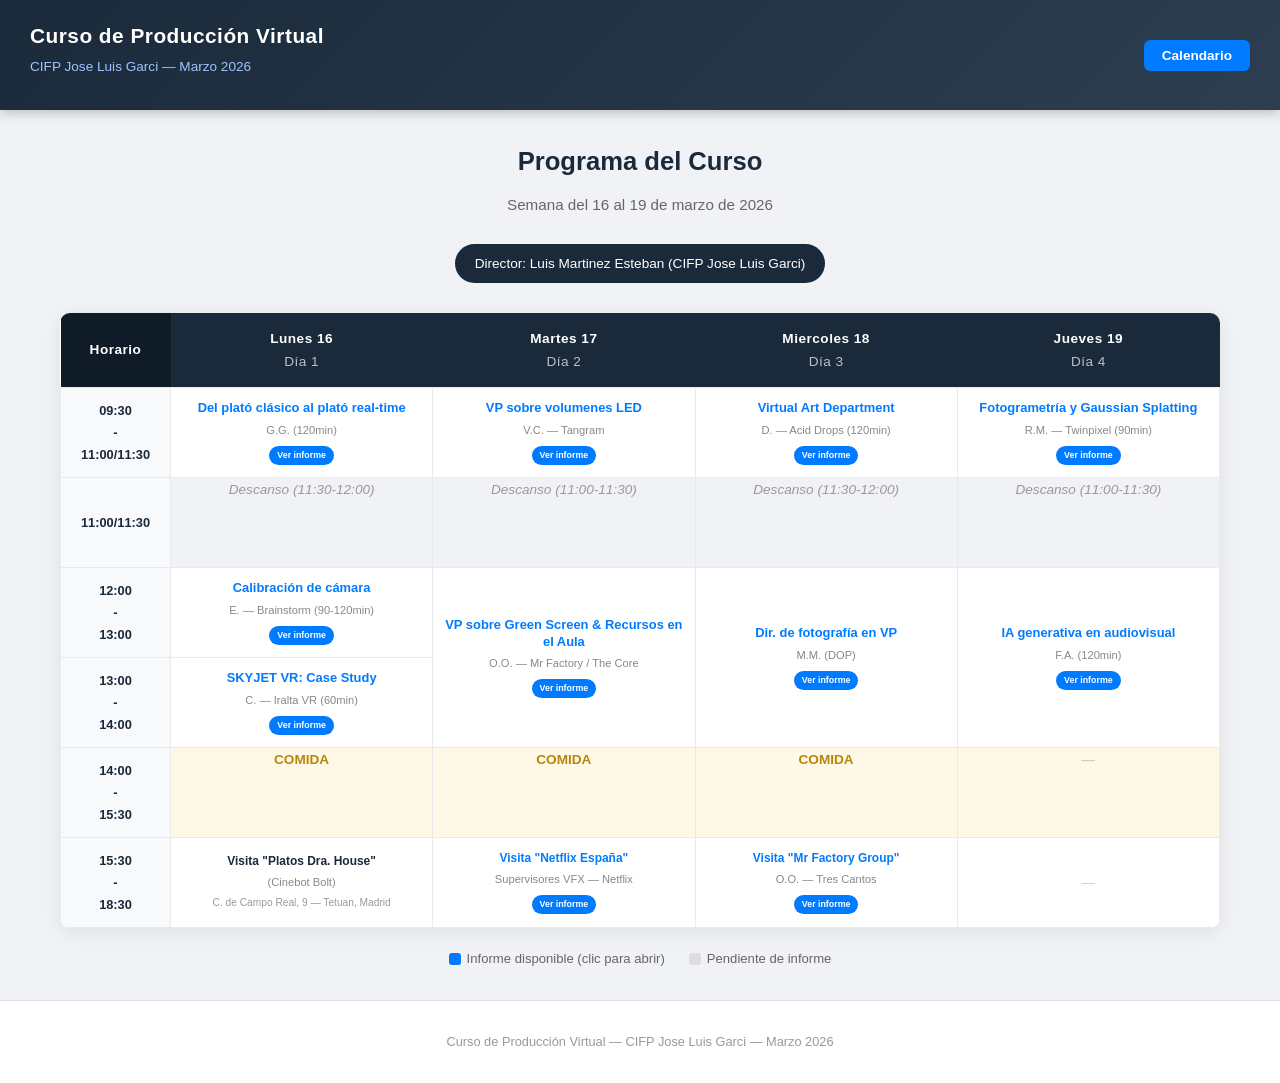
==== commit a468dbef: "Anonimizar ponentes: sustituir nombres por iniciales en todas las páginas Co-Authored-By: Claude Son" ====
--- a/index.html
+++ b/index.html
@@ -57,28 +57,28 @@
                     <td>
                         <div class="cal-cell clickable" onclick="showTalk('charla01-1')">
                             <div class="cal-title">Del plató clásico al plató real-time</div>
-                            <div class="cal-speaker">Gabriel Garrido (120min)</div>
+                            <div class="cal-speaker">G.G. (120min)</div>
                             <span class="cal-badge">Ver informe</span>
                         </div>
                     </td>
                     <td>
                         <div class="cal-cell clickable" onclick="showTalk('charla02-1')">
                             <div class="cal-title">VP sobre volumenes LED</div>
-                            <div class="cal-speaker">Victor Ceruelo &mdash; Tangram</div>
+                            <div class="cal-speaker">V.C. &mdash; Tangram</div>
                             <span class="cal-badge">Ver informe</span>
                         </div>
                     </td>
                     <td>
                         <div class="cal-cell clickable" onclick="showTalk('charla03-1')">
                             <div class="cal-title">Virtual Art Department</div>
-                            <div class="cal-speaker">Diego &mdash; Acid Drops (120min)</div>
+                            <div class="cal-speaker">D. &mdash; Acid Drops (120min)</div>
                             <span class="cal-badge">Ver informe</span>
                         </div>
                     </td>
                     <td>
                         <div class="cal-cell clickable" onclick="showTalk('charla04-1')">
                             <div class="cal-title">Fotogrametría y Gaussian Splatting</div>
-                            <div class="cal-speaker">Raúl Maqueda &mdash; Twinpixel (90min)</div>
+                            <div class="cal-speaker">R.M. &mdash; Twinpixel (90min)</div>
                             <span class="cal-badge">Ver informe</span>
                         </div>
                     </td>
@@ -97,28 +97,28 @@
                     <td>
                         <div class="cal-cell clickable" onclick="showTalk('charla01-2')">
                             <div class="cal-title">Calibración de cámara</div>
-                            <div class="cal-speaker">Enrique &mdash; Brainstorm (90-120min)</div>
+                            <div class="cal-speaker">E. &mdash; Brainstorm (90-120min)</div>
                             <span class="cal-badge">Ver informe</span>
                         </div>
                     </td>
                     <td rowspan="2">
                         <div class="cal-cell clickable" onclick="showTalk('charla02-2')" style="height:100%;">
                             <div class="cal-title">VP sobre Green Screen &amp; Recursos en el Aula</div>
-                            <div class="cal-speaker">Oscar Olarte &mdash; Mr Factory / The Core</div>
+                            <div class="cal-speaker">O.O. &mdash; Mr Factory / The Core</div>
                             <span class="cal-badge">Ver informe</span>
                         </div>
                     </td>
                     <td rowspan="2">
                         <div class="cal-cell clickable" onclick="showTalk('charla03-2')" style="height:100%;">
                             <div class="cal-title">Dir. de fotografía en VP</div>
-                            <div class="cal-speaker">Mario Montero (DOP)</div>
+                            <div class="cal-speaker">M.M. (DOP)</div>
                             <span class="cal-badge">Ver informe</span>
                         </div>
                     </td>
                     <td rowspan="2">
                         <div class="cal-cell clickable" onclick="showTalk('charla04-2')" style="height:100%;">
                             <div class="cal-title">IA generativa en audiovisual</div>
-                            <div class="cal-speaker">Francisco Asensi (120min)</div>
+                            <div class="cal-speaker">F.A. (120min)</div>
                             <span class="cal-badge">Ver informe</span>
                         </div>
                     </td>
@@ -129,7 +129,7 @@
                     <td>
                         <div class="cal-cell clickable" onclick="showTalk('charla01-3')">
                             <div class="cal-title">SKYJET VR: Case Study</div>
-                            <div class="cal-speaker">Cesar &mdash; Iralta VR (60min)</div>
+                            <div class="cal-speaker">C. &mdash; Iralta VR (60min)</div>
                             <span class="cal-badge">Ver informe</span>
                         </div>
                     </td>
@@ -162,7 +162,7 @@
                     <td>
                         <div class="cal-cell cal-visit clickable" onclick="showTalk('charla03-3')">
                             <div class="cal-title">Visita "Mr Factory Group"</div>
-                            <div class="cal-speaker">Oscar Olarte &mdash; Tres Cantos</div>
+                            <div class="cal-speaker">O.O. &mdash; Tres Cantos</div>
                             <span class="cal-badge">Ver informe</span>
                         </div>
                     </td>
@@ -188,26 +188,26 @@
             <h3>Día 1 &mdash; Lunes 16</h3>
             <button class="talk-btn active" onclick="showTalk('charla01-1')">
                 Del plató clásico al plató real-time
-                <span class="speaker">Gabriel Garrido</span>
+                <span class="speaker">G.G.</span>
             </button>
             <button class="talk-btn" onclick="showTalk('charla01-2')">
                 Calibración de cámara y Tracking
-                <span class="speaker">Enrique &mdash; Brainstorm</span>
+                <span class="speaker">E. &mdash; Brainstorm</span>
             </button>
             <button class="talk-btn" onclick="showTalk('charla01-3')">
                 SKYJET VR: Case Study
-                <span class="speaker">Cesar &amp; Alberto &mdash; Iralta VR</span>
+                <span class="speaker">C. &amp; A.S. &mdash; Iralta VR</span>
             </button>
         </div>
         <div class="sidebar-section" id="sidebar-día2">
             <h3>Día 2 &mdash; Martes 17</h3>
             <button class="talk-btn" onclick="showTalk('charla02-1')">
                 VP sobre Volumenes LED
-                <span class="speaker">Victor Ceruelo &mdash; Tangram</span>
+                <span class="speaker">V.C. &mdash; Tangram</span>
             </button>
             <button class="talk-btn" onclick="showTalk('charla02-2')">
                 VP sobre Green Screen &amp; Educación
-                <span class="speaker">Oscar Olarte &mdash; Mr. Factory</span>
+                <span class="speaker">O.O. &mdash; Mr. Factory</span>
             </button>
             <button class="talk-btn" onclick="showTalk('charla02-3')">
                 VP sobre Volumenes LED (Netflix)
@@ -218,26 +218,26 @@
             <h3>Día 3 &mdash; Miércoles 18</h3>
             <button class="talk-btn" onclick="showTalk('charla03-1')">
                 VAD y Pipeline Técnico
-                <span class="speaker">Diego &mdash; Acid Drops</span>
+                <span class="speaker">D. &mdash; Acid Drops</span>
             </button>
             <button class="talk-btn" onclick="showTalk('charla03-2')">
                 Dirección de Fotografía en VP
-                <span class="speaker">Mario Montero &mdash; DOP</span>
+                <span class="speaker">M.M. &mdash; DOP</span>
             </button>
             <button class="talk-btn" onclick="showTalk('charla03-3')">
                 Visita MR Factory Group
-                <span class="speaker">Oscar Olarte &mdash; MR Factory</span>
+                <span class="speaker">O.O. &mdash; MR Factory</span>
             </button>
         </div>
         <div class="sidebar-section" id="sidebar-día4">
             <h3>Día 4 &mdash; Jueves 19</h3>
             <button class="talk-btn" onclick="showTalk('charla04-1')">
                 Fotogrametría y Gaussian Splatting
-                <span class="speaker">Raúl Maqueda &mdash; Twinpixel</span>
+                <span class="speaker">R.M. &mdash; Twinpixel</span>
             </button>
             <button class="talk-btn" onclick="showTalk('charla04-2')">
                 IA Generativa en Audiovisual
-                <span class="speaker">Francisco Asensi</span>
+                <span class="speaker">F.A.</span>
             </button>
         </div>
     </aside>
@@ -246,12 +246,12 @@
     <main class="main">
 
 <!-- ════════════════════════════════════════════════════════════ -->
-<!-- CHARLA 01-1: Gabriel Garrido -->
+<!-- CHARLA 01-1: G.G. -->
 <!-- ════════════════════════════════════════════════════════════ -->
 <div class="talk-content active" id="charla01-1"></div>
 
 <!-- ════════════════════════════════════════════════════════════ -->
-<!-- CHARLA 01-2: Enrique / Brainstorm -->
+<!-- CHARLA 01-2: E. / Brainstorm -->
 <!-- ════════════════════════════════════════════════════════════ -->
 <div class="talk-content" id="charla01-2"></div>
 
@@ -261,12 +261,12 @@
 <div class="talk-content" id="charla01-3"></div>
 
 <!-- ════════════════════════════════════════════════════════════ -->
-<!-- CHARLA 02-1: Victor Ceruelo / Tangram -->
+<!-- CHARLA 02-1: V.C. / Tangram -->
 <!-- ════════════════════════════════════════════════════════════ -->
 <div class="talk-content" id="charla02-1"></div>
 
 <!-- ════════════════════════════════════════════════════════════ -->
-<!-- CHARLA 02-2: Oscar Olarte / Mr. Factory -->
+<!-- CHARLA 02-2: O.O. / Mr. Factory -->
 <!-- ════════════════════════════════════════════════════════════ -->
 <div class="talk-content" id="charla02-2"></div>
 
@@ -277,12 +277,12 @@
 
 
 <!-- ════════════════════════════════════════════════════════════ -->
-<!-- CHARLA 03-1: Diego / Acid Drops - Virtual Art Department -->
+<!-- CHARLA 03-1: D. / Acid Drops - Virtual Art Department -->
 <!-- ════════════════════════════════════════════════════════════ -->
 <div class="talk-content" id="charla03-1"></div>
 
 <!-- ════════════════════════════════════════════════════════════ -->
-<!-- CHARLA 03-2: Mario Montero - Dir. Fotografia en VP -->
+<!-- CHARLA 03-2: M.M. - Dir. Fotografia en VP -->
 <!-- ════════════════════════════════════════════════════════════ -->
 <div class="talk-content" id="charla03-2"></div>
 
@@ -292,12 +292,12 @@
 <div class="talk-content" id="charla03-3"></div>
 
 <!-- ════════════════════════════════════════════════════════════ -->
-<!-- CHARLA 04-1: Raúl Maqueda / Twinpixel - Fotogrametría -->
+<!-- CHARLA 04-1: R.M. / Twinpixel - Fotogrametría -->
 <!-- ════════════════════════════════════════════════════════════ -->
 <div class="talk-content" id="charla04-1"></div>
 
 <!-- ════════════════════════════════════════════════════════════ -->
-<!-- CHARLA 04-2: Francisco Asensi - IA Generativa -->
+<!-- CHARLA 04-2: F.A. - IA Generativa -->
 <!-- ════════════════════════════════════════════════════════════ -->
 <div class="talk-content" id="charla04-2"></div>
 
